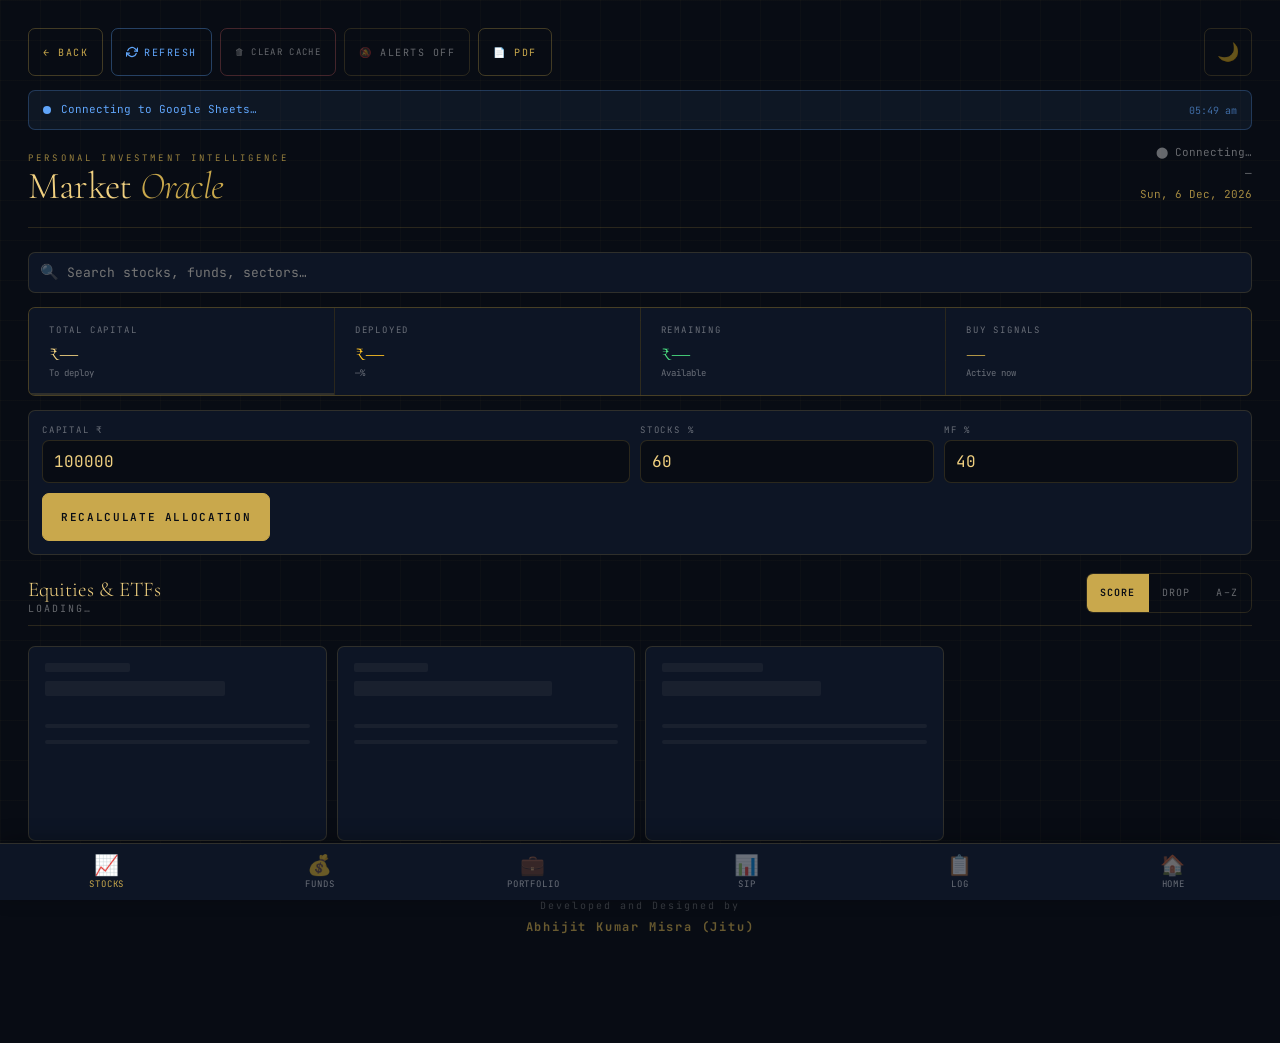
==== index.html @ 78a0cca8 "Add files via upload" ====
<!DOCTYPE html>
<html lang="en">
<head>
<meta charset="UTF-8">
<meta name="viewport" content="width=device-width, initial-scale=1.0, maximum-scale=1.0, user-scalable=no">
<meta name="theme-color" content="#080c14" id="themeColorMeta">
<meta name="apple-mobile-web-app-capable" content="yes">
<meta name="apple-mobile-web-app-status-bar-style" content="black-translucent">
<meta name="apple-mobile-web-app-title" content="Market Oracle">
<title>Market Oracle — Abhijit Kumar Misra</title>
<link rel="manifest" href="manifest.json">
<script>
// Issue #14 fix — apply theme before first paint to prevent flash
(function(){
  var t=localStorage.getItem('mo_theme');
  if(t==='light') document.documentElement.setAttribute('data-theme','light');
})();
</script>
<link href="https://fonts.googleapis.com/css2?family=Cormorant+Garamond:ital,wght@0,300;0,400;0,600;1,300&family=JetBrains+Mono:wght@300;400;500&display=swap" rel="stylesheet">
<style>
/* ── TOKENS: DARK THEME ─────────────────────────────────────── */
:root{
  --bg:#080c14;--bg2:#0d1525;--bg3:#111d30;
  --border:rgba(201,168,76,0.18);
  --gold:#c9a84c;--gold2:#f0d080;
  --dim:rgba(255,255,255,0.38);--text:#e8e0d0;
  --green:#00e676;--green2:#4ade80;
  --yellow:#fbbf24;--red:#f87171;--blue:#60a5fa;
  --card-bg:var(--bg2);
  --mono:'JetBrains Mono',monospace;
  --serif:'Cormorant Garamond',serif;
  --radius:7px;--tap:48px;
  --shadow:0 4px 24px rgba(0,0,0,0.45);
}
/* ── LIGHT THEME ─────────────────────────────────────────────── */
[data-theme="light"]{
  --bg:#f0ede6;--bg2:#faf8f4;--bg3:#ffffff;
  --border:rgba(139,101,30,0.18);
  --gold:#8b651e;--gold2:#6b4e12;
  --dim:rgba(0,0,0,0.42);--text:#1a1410;
  --green:#1a7a3f;--green2:#1e6b38;
  --yellow:#b45309;--red:#b91c1c;--blue:#1d4ed8;
  --card-bg:#ffffff;
  --shadow:0 4px 24px rgba(0,0,0,0.10);
}
[data-theme="light"] body::before{
  background-image:
    linear-gradient(rgba(139,101,30,0.04)1px,transparent 1px),
    linear-gradient(90deg,rgba(139,101,30,0.04)1px,transparent 1px);
}

/* ── RESET ──────────────────────────────────────────────────── */
*,*::before,*::after{box-sizing:border-box;margin:0;padding:0;-webkit-tap-highlight-color:transparent}
html{scroll-behavior:smooth;-webkit-text-size-adjust:100%}
body{
  background:var(--bg);color:var(--text);
  font-family:var(--mono);font-size:14px;
  min-height:100vh;overflow-x:hidden;
  -webkit-font-smoothing:antialiased;
  transition:background 0.3s,color 0.3s;
  padding-bottom:72px; /* space for bottom nav */
}
body::before{
  content:'';position:fixed;inset:0;
  background-image:
    linear-gradient(rgba(201,168,76,0.03)1px,transparent 1px),
    linear-gradient(90deg,rgba(201,168,76,0.03)1px,transparent 1px);
  background-size:40px 40px;pointer-events:none;z-index:0;
  transition:opacity 0.3s;
}
button,a{-webkit-tap-highlight-color:transparent;touch-action:manipulation}
input,select{font-size:16px!important}
@media(prefers-reduced-motion:reduce){*{animation-duration:0.01ms!important;transition-duration:0.01ms!important}}

/* ── LAYOUT ─────────────────────────────────────────────────── */
.app{position:relative;z-index:1;max-width:1400px;margin:0 auto;padding:14px 12px 20px}
@media(min-width:600px){.app{padding:20px 20px 20px}}
@media(min-width:1024px){.app{padding:28px 28px 28px}}

/* ── PULL TO REFRESH ────────────────────────────────────────── */
.ptr-indicator{
  display:flex;align-items:center;justify-content:center;gap:8px;
  height:0;overflow:hidden;transition:height 0.2s;
  font-size:11px;color:var(--dim);letter-spacing:0.1em;
}
.ptr-indicator.active{height:40px}
.ptr-spin{animation:spin 1s linear infinite}
@keyframes spin{to{transform:rotate(360deg)}}
@keyframes pulse{0%,100%{opacity:1}50%{opacity:0.3}}
@keyframes fadeUp{from{opacity:0;transform:translateY(12px)}to{opacity:1;transform:translateY(0)}}
@keyframes shimmer{to{transform:translateX(100%)}}
@keyframes slideDown{from{opacity:0;transform:translateY(-8px)}to{opacity:1;transform:translateY(0)}}

/* ── TOP BAR ────────────────────────────────────────────────── */
.top-bar{
  display:flex;align-items:center;gap:8px;
  margin-bottom:14px;flex-wrap:wrap;
}
.nav-btn{
  display:inline-flex;align-items:center;justify-content:center;gap:6px;
  background:transparent;border:1px solid var(--border);color:var(--dim);
  font-family:var(--mono);font-size:10px;letter-spacing:0.15em;
  text-transform:uppercase;padding:0 14px;height:var(--tap);
  border-radius:var(--radius);cursor:pointer;text-decoration:none;
  transition:all 0.2s;white-space:nowrap;
}
.nav-btn:active{opacity:0.7;transform:scale(0.96)}
.nav-btn.back{border-color:rgba(201,168,76,0.3);color:var(--gold)}
.nav-btn.refresh{border-color:rgba(96,165,250,0.35);color:var(--blue)}
.nav-btn.refresh.spinning svg{animation:spin 0.8s linear infinite}
.theme-btn{
  margin-left:auto;background:transparent;border:1px solid var(--border);
  color:var(--dim);font-size:18px;width:var(--tap);height:var(--tap);
  border-radius:var(--radius);cursor:pointer;transition:all 0.2s;
  display:flex;align-items:center;justify-content:center;
}
.theme-btn:active{transform:scale(0.92)}

/* ── CONNECTION BAR ─────────────────────────────────────────── */
.conn-bar{
  display:flex;align-items:center;gap:10px;
  padding:10px 14px;border-radius:var(--radius);
  margin-bottom:12px;font-size:11px;border:1px solid;
  transition:all 0.35s;min-height:40px;
}
.conn-bar.connected{background:rgba(0,230,118,0.07);border-color:rgba(0,230,118,0.25);color:var(--green2)}
.conn-bar.loading{background:rgba(96,165,250,0.07);border-color:rgba(96,165,250,0.25);color:var(--blue)}
.conn-bar.error{background:rgba(248,113,113,0.07);border-color:rgba(248,113,113,0.25);color:var(--red)}
.conn-dot{width:8px;height:8px;border-radius:50%;flex-shrink:0}
.conn-bar.connected .conn-dot{background:var(--green);box-shadow:0 0 8px var(--green);animation:pulse 2s infinite}
.conn-bar.loading .conn-dot{background:var(--blue);animation:pulse 0.6s infinite}
.conn-bar.error .conn-dot{background:var(--red)}
.conn-msg{flex:1;line-height:1.4}
.conn-time{font-size:10px;opacity:0.6;flex-shrink:0}

/* ── AGE WARNING ─────────────────────────────────────────────── */
.age-warn{display:none;background:rgba(248,113,113,0.08);border:1px solid rgba(248,113,113,0.25);border-radius:var(--radius);padding:10px 14px;margin-bottom:12px;font-size:11px;color:var(--red);line-height:1.5}
.age-warn.show{display:block}

/* ── HEADER ─────────────────────────────────────────────────── */
header{display:flex;flex-direction:column;gap:6px;padding-bottom:16px;border-bottom:1px solid var(--border);margin-bottom:18px}
@media(min-width:600px){header{flex-direction:row;align-items:flex-end;justify-content:space-between;padding-bottom:22px;margin-bottom:24px}}
.brand-eyebrow{font-size:9px;letter-spacing:0.35em;text-transform:uppercase;color:var(--gold);opacity:0.75;margin-bottom:3px}
h1{font-family:var(--serif);font-size:30px;font-weight:300;letter-spacing:-0.02em;line-height:1;color:var(--gold2)}
@media(min-width:600px){h1{font-size:38px}}
h1 em{font-style:italic;color:var(--gold)}
.header-meta{font-size:11px;color:var(--dim);line-height:1.9}
@media(min-width:600px){.header-meta{text-align:right}}
.live-dot{display:inline-block;width:7px;height:7px;background:var(--green);border-radius:50%;margin-right:5px;box-shadow:0 0 8px var(--green);animation:pulse 2s infinite}

/* ── SEARCH BAR ──────────────────────────────────────────────── */
.search-wrap{position:relative;margin-bottom:14px}
.search-input{
  width:100%;background:var(--bg2);border:1px solid var(--border);
  color:var(--text);font-family:var(--mono);font-size:13px!important;
  padding:11px 14px 11px 38px;border-radius:var(--radius);outline:none;
  transition:border-color 0.2s;
}
.search-input:focus{border-color:var(--gold)}
.search-icon{position:absolute;left:12px;top:50%;transform:translateY(-50%);color:var(--dim);pointer-events:none;font-size:15px}
.search-clear{position:absolute;right:12px;top:50%;transform:translateY(-50%);background:none;border:none;color:var(--dim);cursor:pointer;font-size:16px;padding:4px;display:none}
.search-clear.show{display:block}

/* ── CAPITAL BANNER ─────────────────────────────────────────── */
.capital-banner{display:grid;grid-template-columns:1fr 1fr;gap:1px;background:var(--border);border:1px solid var(--border);border-radius:var(--radius);margin-bottom:14px;overflow:hidden}
@media(min-width:600px){.capital-banner{grid-template-columns:repeat(4,1fr)}}
.cap-cell{background:var(--card-bg);padding:13px 14px;position:relative;transition:background 0.3s}
@media(min-width:600px){.cap-cell{padding:16px 20px}}
.cap-label{font-size:9px;letter-spacing:0.2em;text-transform:uppercase;color:var(--dim);margin-bottom:5px}
.cap-value{font-family:var(--serif);font-size:20px;font-weight:300;color:var(--gold2);line-height:1}
@media(min-width:600px){.cap-value{font-size:24px}}
.cap-value.green{color:var(--green2)}.cap-value.yellow{color:var(--yellow)}.cap-value.gold{color:var(--gold)}
.cap-sub{font-size:9px;color:var(--dim);margin-top:2px}
.cap-bar{position:absolute;bottom:0;left:0;right:0;height:2px;background:var(--border)}
.cap-bar-fill{height:100%;background:linear-gradient(90deg,var(--gold),var(--gold2));transition:width 1s cubic-bezier(0.4,0,0.2,1)}

/* ── CAPITAL EDITOR ─────────────────────────────────────────── */
.cap-edit{background:var(--card-bg);border:1px solid var(--border);border-radius:var(--radius);padding:13px;margin-bottom:18px;transition:background 0.3s}
.cap-fields{display:grid;grid-template-columns:1fr 1fr;gap:10px;margin-bottom:10px}
@media(min-width:480px){.cap-fields{grid-template-columns:2fr 1fr 1fr}}
.cap-field label{font-size:9px;letter-spacing:0.2em;color:var(--dim);text-transform:uppercase;display:block;margin-bottom:4px}
.cap-input{width:100%;background:var(--bg);border:1px solid var(--border);color:var(--gold2);font-family:var(--mono);padding:10px 11px;border-radius:var(--radius);outline:none;transition:border-color 0.2s,background 0.3s}
.cap-input:focus{border-color:var(--gold)}

/* ── BUTTONS ────────────────────────────────────────────────── */
.btn{display:inline-flex;align-items:center;justify-content:center;background:transparent;border:1px solid var(--gold);color:var(--gold);font-family:var(--mono);font-size:11px;letter-spacing:0.15em;text-transform:uppercase;padding:0 18px;height:var(--tap);border-radius:var(--radius);cursor:pointer;transition:all 0.2s;white-space:nowrap;width:100%}
.btn:active{opacity:0.75;transform:scale(0.97)}
.btn.primary{background:var(--gold);color:#080c14;font-weight:600}
.btn.primary:active{background:var(--gold2)}
@media(min-width:480px){.btn{width:auto}}

/* ── SECTION HEAD ───────────────────────────────────────────── */
.section-head{display:flex;flex-direction:column;gap:8px;margin-bottom:12px;padding-bottom:10px;border-bottom:1px solid var(--border)}
@media(min-width:600px){.section-head{flex-direction:row;align-items:baseline;flex-wrap:wrap;gap:12px}}
.section-title{font-family:var(--serif);font-size:19px;font-weight:300;color:var(--gold2)}
@media(min-width:600px){.section-title{font-size:21px}}
.section-badge{font-size:10px;letter-spacing:0.2em;color:var(--dim);text-transform:uppercase}
.section-actions{display:flex;gap:8px;align-items:center;flex-wrap:wrap}
@media(min-width:600px){.section-actions{margin-left:auto}}

/* ── SORT TABS ──────────────────────────────────────────────── */
.sort-tabs{display:flex;border:1px solid var(--border);border-radius:var(--radius);overflow:hidden}
.sort-tab{background:transparent;border:none;color:var(--dim);font-family:var(--mono);font-size:10px;letter-spacing:0.12em;text-transform:uppercase;padding:0 13px;height:38px;cursor:pointer;transition:all 0.15s}
.sort-tab.active{background:var(--gold);color:#080c14;font-weight:600}
.sort-tab:active{opacity:0.7}

/* ── CARDS GRID ─────────────────────────────────────────────── */
.cards-grid{display:grid;grid-template-columns:1fr;gap:10px;margin-bottom:36px}
@media(min-width:520px){.cards-grid{grid-template-columns:repeat(2,1fr)}}
@media(min-width:860px){.cards-grid{grid-template-columns:repeat(3,1fr)}}
@media(min-width:1200px){.cards-grid{grid-template-columns:repeat(4,1fr)}}

/* ── CARD ───────────────────────────────────────────────────── */
.card{
  background:var(--card-bg);border:1px solid var(--border);
  border-radius:var(--radius);overflow:hidden;
  transition:transform 0.2s,box-shadow 0.2s,background 0.3s;
  animation:fadeUp 0.4s ease both;
  box-shadow:var(--shadow);
}
@media(hover:hover){.card:hover{transform:translateY(-2px);box-shadow:0 10px 36px rgba(0,0,0,0.5);border-color:rgba(201,168,76,0.32)}}
[data-theme="light"] .card:hover{box-shadow:0 8px 28px rgba(0,0,0,0.14)}
.card.strong-buy{border-left:3px solid var(--green)}.card.buy{border-left:3px solid var(--green2)}
.card.watch{border-left:3px solid var(--yellow)}.card.avoid{border-left:3px solid var(--red)}
.card-top{padding:13px 14px 10px;border-bottom:1px solid var(--border);display:flex;justify-content:space-between;align-items:flex-start;gap:8px}
.card-symbol{font-size:10px;color:var(--gold);letter-spacing:0.15em}
.card-name{font-family:var(--serif);font-size:15px;color:var(--text);margin-top:2px;line-height:1.25}
.card-sector{font-size:10px;color:var(--dim);margin-top:2px}
.card-age{font-size:9px;color:var(--dim);opacity:0.5;margin-top:1px}
.signal-badge{font-size:9px;font-weight:600;letter-spacing:0.07em;padding:5px 9px;border-radius:3px;white-space:nowrap;text-transform:uppercase;flex-shrink:0;line-height:1}
.signal-badge.strong-buy{background:rgba(0,230,118,0.13);color:var(--green);border:1px solid rgba(0,230,118,0.28)}
.signal-badge.buy{background:rgba(74,222,128,0.10);color:var(--green2);border:1px solid rgba(74,222,128,0.22)}
.signal-badge.watch{background:rgba(251,191,36,0.10);color:var(--yellow);border:1px solid rgba(251,191,36,0.22)}
.signal-badge.avoid{background:rgba(248,113,113,0.10);color:var(--red);border:1px solid rgba(248,113,113,0.22)}
.card-body{padding:12px 14px}
.metrics-row{display:grid;grid-template-columns:repeat(3,1fr);gap:10px;margin-bottom:11px}
.metric-label{font-size:9px;letter-spacing:0.15em;color:var(--dim);text-transform:uppercase;margin-bottom:2px}
.metric-value{font-size:13px;color:var(--text)}
.metric-value.up{color:var(--green2)}.metric-value.down{color:var(--red)}.metric-value.gold{color:var(--gold)}
.score-row{display:flex;align-items:center;gap:10px;margin-bottom:11px}
.score-label{font-size:9px;color:var(--dim);width:50px;flex-shrink:0}
.score-track{flex:1;height:5px;background:rgba(128,128,128,0.15);border-radius:3px;overflow:hidden}
.score-fill{height:100%;border-radius:3px;transition:width 1.1s cubic-bezier(0.4,0,0.2,1)}
.score-num{font-size:13px;font-weight:500;width:28px;text-align:right}
.range-row{margin-bottom:11px}
.range-label{font-size:9px;color:var(--dim);letter-spacing:0.15em;margin-bottom:4px}
.range-track{height:4px;background:rgba(128,128,128,0.15);border-radius:2px;position:relative;margin:3px 0}
.range-fill{position:absolute;top:0;height:100%;background:linear-gradient(90deg,var(--red),var(--yellow),var(--green));border-radius:2px;width:100%}
.range-cursor{position:absolute;top:-4px;width:3px;height:12px;background:var(--gold2);border-radius:1px;transform:translateX(-50%)}
.range-ends{display:flex;justify-content:space-between;font-size:9px;color:var(--dim);margin-top:2px}
.card-footer{padding:9px 14px;background:rgba(0,0,0,0.12);display:flex;justify-content:space-between;align-items:center;border-top:1px solid var(--border)}
[data-theme="light"] .card-footer{background:rgba(0,0,0,0.04)}
.alloc-val{font-size:12px;color:var(--gold);font-weight:500}
.alloc-sub{font-size:9px;color:var(--dim);display:block}
.invest-btn{font-family:var(--mono);font-size:10px;letter-spacing:0.08em;text-transform:uppercase;padding:0 13px;height:34px;border-radius:4px;cursor:pointer;transition:all 0.15s;white-space:nowrap;border:1px solid}
.invest-btn:active{transform:scale(0.95)}
/* Signal-specific invest button styles */
.invest-btn.do-invest{background:rgba(0,230,118,0.08);border-color:rgba(0,230,118,0.28);color:var(--green2)}
.invest-btn.do-invest:active{background:rgba(0,230,118,0.2)}
.invest-btn.do-watch{background:rgba(251,191,36,0.08);border-color:rgba(251,191,36,0.28);color:var(--yellow)}
.invest-btn.do-watch:active{background:rgba(251,191,36,0.18)}
.invest-btn.do-avoid{background:rgba(248,113,113,0.06);border-color:rgba(248,113,113,0.2);color:var(--red);opacity:0.7}
/* Score reason row */
.reason-row{display:flex;flex-wrap:wrap;gap:5px;margin-bottom:10px}
.reason-pill{font-size:9px;padding:3px 8px;border-radius:12px;border:1px solid var(--border);color:var(--dim);background:rgba(128,128,128,0.07);white-space:nowrap}
.reason-pill.good{border-color:rgba(74,222,128,0.3);color:var(--green2);background:rgba(74,222,128,0.06)}
.reason-pill.bad{border-color:rgba(248,113,113,0.3);color:var(--red);background:rgba(248,113,113,0.06)}
.reason-pill.neutral{border-color:rgba(251,191,36,0.3);color:var(--yellow);background:rgba(251,191,36,0.06)}
/* Action row in footer */
.card-action-wrap{display:flex;flex-direction:column;align-items:flex-end;gap:4px}
.card-action-hint{font-size:9px;color:var(--dim);opacity:0.7;text-align:right;max-width:130px;line-height:1.3}

/* ── SECTOR SUMMARY ─────────────────────────────────────────── */
.sector-bar{margin-bottom:20px}
.sector-title{font-size:10px;letter-spacing:0.2em;text-transform:uppercase;color:var(--dim);margin-bottom:8px}
.sector-pills{display:flex;flex-wrap:wrap;gap:6px}
.sector-pill{font-size:10px;padding:5px 11px;border-radius:20px;border:1px solid var(--border);color:var(--dim);background:var(--bg2);transition:background 0.3s}
.sector-pill.highlight{border-color:var(--gold);color:var(--gold);background:rgba(201,168,76,0.08)}

/* ── SKELETON ───────────────────────────────────────────────── */
.skel{background:var(--card-bg);border:1px solid var(--border);border-radius:var(--radius);padding:16px;height:195px;position:relative;overflow:hidden}
.skel::after{content:'';position:absolute;inset:0;background:linear-gradient(90deg,transparent,rgba(128,128,128,0.06),transparent);animation:shimmer 1.3s infinite;transform:translateX(-100%)}
.skel-line{background:rgba(128,128,128,0.1);border-radius:2px;margin-bottom:9px}

/* ── LOG TABLE ──────────────────────────────────────────────── */
.log-section{margin-top:36px;margin-bottom:12px}
.log-scroll{overflow-x:auto;-webkit-overflow-scrolling:touch;border-radius:var(--radius);border:1px solid var(--border)}
.log-table{width:100%;border-collapse:collapse;font-size:11px;min-width:500px}
.log-table th{text-align:left;padding:9px 12px;font-size:9px;letter-spacing:0.2em;text-transform:uppercase;color:var(--dim);border-bottom:1px solid var(--border);white-space:nowrap;background:var(--bg2);transition:background 0.3s}
.log-table td{padding:9px 12px;border-bottom:1px solid rgba(128,128,128,0.08)}
.log-table tr:last-child td{border-bottom:none}
.log-table tr:hover td{background:rgba(201,168,76,0.04)}

/* ── EMPTY STATE ────────────────────────────────────────────── */
.empty{text-align:center;padding:44px 20px;color:var(--dim);grid-column:1/-1}
.empty-icon{font-size:30px;margin-bottom:8px}
.empty p{font-family:var(--serif);font-size:15px;line-height:1.6}

/* ── BOTTOM NAV ─────────────────────────────────────────────── */
.bottom-nav{
  position:fixed;bottom:0;left:0;right:0;z-index:500;
  background:var(--bg2);border-top:1px solid var(--border);
  display:flex;align-items:stretch;
  padding-bottom:env(safe-area-inset-bottom,0px);
  transition:background 0.3s;
  box-shadow:0 -4px 20px rgba(0,0,0,0.3);
}
[data-theme="light"] .bottom-nav{box-shadow:0 -4px 20px rgba(0,0,0,0.08)}
.bnav-btn{
  flex:1;display:flex;flex-direction:column;align-items:center;justify-content:center;
  gap:3px;background:transparent;border:none;
  color:var(--dim);font-family:var(--mono);font-size:9px;
  letter-spacing:0.1em;text-transform:uppercase;
  padding:10px 4px;cursor:pointer;transition:color 0.2s;
  min-height:56px;text-decoration:none;
}
.bnav-btn:active{opacity:0.6}
.bnav-btn.active{color:var(--gold)}
.bnav-btn.active .bnav-icon{color:var(--gold)}
.bnav-icon{font-size:20px;line-height:1}
.bnav-dot{
  position:absolute;top:8px;right:calc(50% - 16px);
  width:7px;height:7px;background:var(--green);
  border-radius:50%;box-shadow:0 0 6px var(--green);
  animation:pulse 2s infinite;display:none;
}
.bnav-dot.show{display:block}

/* ── SECTIONS (tab content) ─────────────────────────────────── */
.tab-section{display:none}
.tab-section.active{display:block;animation:fadeUp 0.3s ease}

/* ── TOAST ──────────────────────────────────────────────────── */
#toast{
  position:fixed;bottom:72px;left:50%;
  transform:translateX(-50%) translateY(20px);
  background:var(--bg3);border:1px solid var(--gold);
  color:var(--gold2);font-size:12px;padding:11px 20px;
  border-radius:var(--radius);opacity:0;
  transition:all 0.3s cubic-bezier(0.4,0,0.2,1);
  z-index:9999;pointer-events:none;max-width:88vw;
  text-align:center;box-shadow:var(--shadow);
}
#toast.show{transform:translateX(-50%) translateY(0);opacity:1}

/* ── FOOTER ─────────────────────────────────────────────────── */
.footer-brand{text-align:center;margin-top:36px;padding:18px 0 4px;border-top:1px solid var(--border);font-size:10px;color:var(--dim);opacity:0.5;letter-spacing:0.2em;line-height:1.9}
.footer-brand strong{color:var(--gold);font-weight:700;display:block;font-size:12px;letter-spacing:0.15em;margin-top:1px;opacity:1}

/* ── SIP OVERLAY ────────────────────────────────────────────── */
#sipOverlay{display:none;position:fixed;inset:0;background:var(--bg);z-index:2000;overflow-y:auto;-webkit-overflow-scrolling:touch;transition:background 0.3s}
.sip-inner{max-width:800px;margin:0 auto;padding:18px 12px 100px}
@media(min-width:600px){.sip-inner{padding:32px 24px 100px}}
.sip-head{display:flex;justify-content:space-between;align-items:flex-start;margin-bottom:20px;padding-bottom:18px;border-bottom:1px solid var(--border)}
.sip-eyebrow{font-size:9px;letter-spacing:0.3em;color:var(--gold);opacity:0.75;text-transform:uppercase;margin-bottom:5px}
.sip-title{font-family:var(--serif);font-size:26px;font-weight:300;color:var(--gold2);line-height:1}
@media(min-width:480px){.sip-title{font-size:32px}}
.sip-title em{font-style:italic;color:var(--gold)}
.sip-results{display:grid;grid-template-columns:1fr;gap:1px;background:var(--border);border:1px solid var(--border);border-radius:var(--radius);overflow:hidden;margin-bottom:20px}
@media(min-width:480px){.sip-results{grid-template-columns:repeat(3,1fr)}}
.sip-cell{background:var(--card-bg);padding:14px 16px;transition:background 0.3s}
.sip-cell-label{font-size:9px;letter-spacing:0.2em;text-transform:uppercase;color:var(--dim);margin-bottom:7px}
.sip-cell-value{font-family:var(--serif);font-size:22px;font-weight:300;line-height:1}
@media(min-width:480px){.sip-cell-value{font-size:26px}}
.sip-cell-sub{font-size:10px;color:var(--dim);margin-top:3px}
.sip-form{display:grid;grid-template-columns:1fr 1fr;gap:11px;margin-bottom:18px}
@media(min-width:600px){.sip-form{grid-template-columns:repeat(4,1fr)}}
.sip-field label{font-size:9px;letter-spacing:0.2em;color:var(--dim);text-transform:uppercase;display:block;margin-bottom:4px}
.sip-input{width:100%;background:var(--bg);border:1px solid var(--border);color:var(--text);font-family:var(--mono);padding:11px 12px;border-radius:var(--radius);outline:none;transition:border-color 0.2s,background 0.3s}
.sip-input:focus{border-color:var(--gold)}
.sip-presets{display:flex;flex-wrap:wrap;gap:7px;margin-bottom:20px}
.sip-preset{background:transparent;border:1px solid var(--border);color:var(--dim);font-family:var(--mono);font-size:10px;padding:8px 12px;border-radius:var(--radius);cursor:pointer;transition:all 0.15s}
.sip-preset:active{border-color:var(--gold);color:var(--gold)}
.sip-table-wrap{overflow-x:auto;-webkit-overflow-scrolling:touch;border-radius:var(--radius);border:1px solid var(--border);margin-bottom:20px}
.sip-section-title{font-family:var(--serif);font-size:16px;color:var(--gold2);font-weight:300;margin-bottom:11px;padding-bottom:9px;border-bottom:1px solid var(--border)}
.disclaimer{background:rgba(201,168,76,0.04);border:1px solid rgba(201,168,76,0.12);border-radius:var(--radius);padding:13px;font-size:11px;color:var(--dim);line-height:1.7}

/* ── VS LUMPSUM ─────────────────────────────────────────────── */
.vs-grid{display:grid;grid-template-columns:1fr 1fr;gap:1px;background:var(--border);border:1px solid var(--border);border-radius:var(--radius);overflow:hidden;margin-bottom:20px}
.vs-cell{background:var(--card-bg);padding:14px 16px;text-align:center;transition:background 0.3s}
.vs-label{font-size:9px;letter-spacing:0.2em;text-transform:uppercase;color:var(--dim);margin-bottom:7px}
.vs-value{font-family:var(--serif);font-size:20px;font-weight:300}
.vs-sub{font-size:10px;color:var(--dim);margin-top:3px}
.vs-winner{border-bottom:2px solid var(--green2)}
/* ── PORTFOLIO ───────────────────────────────────────────────── */
.port-banner{display:grid;grid-template-columns:1fr 1fr;gap:1px;background:var(--border);border:1px solid var(--border);border-radius:var(--radius);margin-bottom:16px;overflow:hidden}
@media(min-width:600px){.port-banner{grid-template-columns:repeat(4,1fr)}}
.port-cell{background:var(--card-bg);padding:13px 14px;transition:background 0.3s}
.port-label{font-size:9px;letter-spacing:0.2em;text-transform:uppercase;color:var(--dim);margin-bottom:5px}
.port-value{font-family:var(--serif);font-size:22px;font-weight:300;color:var(--gold2);line-height:1}
.port-value.green{color:var(--green2)}.port-value.gold{color:var(--gold)}
.port-value.profit{color:var(--green2)}.port-value.loss{color:var(--red)}
.port-sub{font-size:9px;color:var(--dim);margin-top:2px}
.port-add-wrap{background:var(--card-bg);border:1px solid var(--border);border-radius:var(--radius);padding:14px;margin-bottom:20px;transition:background 0.3s}
.port-form{display:grid;grid-template-columns:1fr 1fr;gap:10px;margin-bottom:12px}
@media(min-width:600px){.port-form{grid-template-columns:repeat(3,1fr)}}
@media(min-width:900px){.port-form{grid-template-columns:repeat(6,1fr)}}
.port-field label{font-size:9px;letter-spacing:0.2em;color:var(--dim);text-transform:uppercase;display:block;margin-bottom:4px}
.pt-profit{color:var(--green2)}.pt-loss{color:var(--red)}
.pt-del{background:transparent;border:none;color:var(--dim);font-size:14px;cursor:pointer;padding:4px 6px;border-radius:3px;transition:color 0.15s}
.pt-del:hover{color:var(--red)}
</style>
</head>
<body>
<div class="app">

  <!-- PULL TO REFRESH -->
  <div class="ptr-indicator" id="ptrIndicator">
    <svg class="ptr-spin" width="14" height="14" viewBox="0 0 24 24" fill="none" stroke="currentColor" stroke-width="2.5"><path d="M23 4v6h-6"/><path d="M1 20v-6h6"/><path d="M3.51 9a9 9 0 0 1 14.85-3.36L23 10M1 14l4.64 4.36A9 9 0 0 0 20.49 15"/></svg>
    Refreshing…
  </div>

  <!-- TOP BAR -->
  <div class="top-bar">
    <a class="nav-btn back" href="https://jitu85.github.io/Abhijit-Misra/" target="_blank">← Back</a>
    <button class="nav-btn refresh" id="refreshBtn" onclick="fetchLiveData(true)">
      <svg width="12" height="12" viewBox="0 0 24 24" fill="none" stroke="currentColor" stroke-width="2.5" stroke-linecap="round">
        <path d="M23 4v6h-6"/><path d="M1 20v-6h6"/>
        <path d="M3.51 9a9 9 0 0 1 14.85-3.36L23 10M1 14l4.64 4.36A9 9 0 0 0 20.49 15"/>
      </svg>
      Refresh
    </button>
    <button class="nav-btn" onclick="clearCache()" style="font-size:9px;color:var(--dim);border-color:rgba(248,113,113,0.25)">🗑 Clear Cache</button>
    <button class="nav-btn" id="notifBtn" onclick="toggleNotif()" style="border-color:var(--border);color:var(--dim)">🔕 Alerts Off</button>
    <button class="nav-btn" onclick="exportPDF()" style="border-color:rgba(201,168,76,0.3);color:var(--gold)">📄 PDF</button>
    <button class="theme-btn" id="themeBtn" onclick="toggleTheme()" title="Toggle theme">🌙</button>
  </div>

  <!-- CONNECTION BAR -->
  <div class="conn-bar loading" id="connBar">
    <div class="conn-dot"></div>
    <div class="conn-msg" id="connMsg">Connecting to Google Sheets…</div>
    <div class="conn-time" id="connTime"></div>
  </div>

  <!-- AGE WARNING -->
  <div class="age-warn" id="ageWarn"></div>

  <!-- HEADER -->
  <header>
    <div>
      <div class="brand-eyebrow">Personal Investment Intelligence</div>
      <h1>Market <em>Oracle</em></h1>
    </div>
    <div class="header-meta">
      <div id="liveStatus">⬤ Connecting…</div>
      <div id="lastRefreshTime">—</div>
      <div id="currentTime" style="color:var(--gold);opacity:0.8"></div>
    </div>
  </header>

  <!-- SEARCH -->
  <div class="search-wrap">
    <span class="search-icon">🔍</span>
    <input class="search-input" id="searchInput" type="search" placeholder="Search stocks, funds, sectors…" oninput="handleSearch(this.value)" autocomplete="off">
    <button class="search-clear" id="searchClear" onclick="clearSearch()">✕</button>
  </div>

  <!-- CAPITAL BANNER -->
  <div class="capital-banner">
    <div class="cap-cell">
      <div class="cap-label">Total Capital</div>
      <div class="cap-value" id="capTotal">₹—</div>
      <div class="cap-sub">To deploy</div>
      <div class="cap-bar"><div class="cap-bar-fill" id="deployedBar" style="width:0%"></div></div>
    </div>
    <div class="cap-cell">
      <div class="cap-label">Deployed</div>
      <div class="cap-value yellow" id="capDeployed">₹—</div>
      <div class="cap-sub" id="capDeployedPct">—%</div>
    </div>
    <div class="cap-cell">
      <div class="cap-label">Remaining</div>
      <div class="cap-value green" id="capRemaining">₹—</div>
      <div class="cap-sub">Available</div>
    </div>
    <div class="cap-cell">
      <div class="cap-label">Buy Signals</div>
      <div class="cap-value gold" id="capSignals">—</div>
      <div class="cap-sub">Active now</div>
    </div>
  </div>

  <!-- CAPITAL EDITOR -->
  <div class="cap-edit">
    <div class="cap-fields">
      <div class="cap-field">
        <label>Capital ₹</label>
        <input class="cap-input" id="totalCapital" type="number" value="100000" inputmode="numeric">
      </div>
      <div class="cap-field">
        <label>Stocks %</label>
        <input class="cap-input" id="stockPct" type="number" value="60" min="0" max="100" inputmode="numeric">
      </div>
      <div class="cap-field">
        <label>MF %</label>
        <input class="cap-input" id="mfPct" type="number" value="40" min="0" max="100" inputmode="numeric">
      </div>
    </div>
    <button class="btn primary" onclick="recalcCapital()">Recalculate Allocation</button>
  </div>

  <!-- TAB: STOCKS -->
  <div class="tab-section active" id="tab-stocks">
    <div class="section-head">
      <div>
        <div class="section-title">Equities &amp; ETFs</div>
        <div class="section-badge" id="stockCount">Loading…</div>
      </div>
      <div class="section-actions">
        <div class="sort-tabs">
          <button class="sort-tab active" onclick="sortSection('stocks','score',this)">Score</button>
          <button class="sort-tab" onclick="sortSection('stocks','drop',this)">Drop</button>
          <button class="sort-tab" onclick="sortSection('stocks','name',this)">A–Z</button>
        </div>
      </div>
    </div>
    <div class="sector-bar" id="stockSectors"></div>
    <div class="cards-grid" id="stockCards">
      <div class="skel"><div class="skel-line" style="height:9px;width:32%"></div><div class="skel-line" style="height:15px;width:68%;margin-top:8px"></div><div class="skel-line" style="height:4px;width:100%;margin-top:28px"></div><div class="skel-line" style="height:4px;width:100%;margin-top:12px"></div></div>
      <div class="skel"><div class="skel-line" style="height:9px;width:28%"></div><div class="skel-line" style="height:15px;width:75%;margin-top:8px"></div><div class="skel-line" style="height:4px;width:100%;margin-top:28px"></div><div class="skel-line" style="height:4px;width:100%;margin-top:12px"></div></div>
      <div class="skel"><div class="skel-line" style="height:9px;width:38%"></div><div class="skel-line" style="height:15px;width:60%;margin-top:8px"></div><div class="skel-line" style="height:4px;width:100%;margin-top:28px"></div><div class="skel-line" style="height:4px;width:100%;margin-top:12px"></div></div>
    </div>
  </div>

  <!-- TAB: MUTUAL FUNDS -->
  <div class="tab-section" id="tab-mf">
    <div class="section-head">
      <div>
        <div class="section-title">Mutual Funds</div>
        <div class="section-badge" id="mfCount">Loading…</div>
      </div>
      <div class="section-actions">
        <div class="sort-tabs">
          <button class="sort-tab active" onclick="sortSection('mfs','score',this)">Score</button>
          <button class="sort-tab" onclick="sortSection('mfs','cagr',this)">CAGR</button>
          <button class="sort-tab" onclick="sortSection('mfs','name',this)">A–Z</button>
        </div>
      </div>
    </div>
    <div class="sector-bar" id="mfCategories"></div>
    <div class="cards-grid" id="mfCards">
      <div class="skel"><div class="skel-line" style="height:9px;width:24%"></div><div class="skel-line" style="height:15px;width:82%;margin-top:8px"></div><div class="skel-line" style="height:4px;width:100%;margin-top:28px"></div><div class="skel-line" style="height:4px;width:100%;margin-top:12px"></div></div>
      <div class="skel"><div class="skel-line" style="height:9px;width:28%"></div><div class="skel-line" style="height:15px;width:78%;margin-top:8px"></div><div class="skel-line" style="height:4px;width:100%;margin-top:28px"></div><div class="skel-line" style="height:4px;width:100%;margin-top:12px"></div></div>
      <div class="skel"><div class="skel-line" style="height:9px;width:20%"></div><div class="skel-line" style="height:15px;width:88%;margin-top:8px"></div><div class="skel-line" style="height:4px;width:100%;margin-top:28px"></div><div class="skel-line" style="height:4px;width:100%;margin-top:12px"></div></div>
    </div>
  </div>

  <!-- TAB: LOG -->
  <div class="tab-section" id="tab-log">
    <div class="log-section">
      <div class="section-head">
        <div>
          <div class="section-title">Decision Log</div>
          <div class="section-badge" id="logCount">0 entries</div>
        </div>
        <div class="section-actions">
          <button class="btn" style="height:36px;font-size:10px" onclick="clearLocalLog()">Clear Local</button>
        <button class="btn" style="height:36px;font-size:10px;border-color:var(--blue);color:var(--blue)" onclick="exportLogCSV()">⬇ Export CSV</button>
        </div>
      </div>
      <div class="log-scroll">
        <table class="log-table">
          <thead><tr><th>Time</th><th>Type</th><th>Name</th><th>Price</th><th>Score</th><th>Signal</th><th>Action</th></tr></thead>
          <tbody id="logBody"></tbody>
        </table>
      </div>
      <div class="empty" id="logEmpty">
        <div class="empty-icon">📋</div>
        <p>No decisions yet.<br>Tap Invest on any card to record.</p>
      </div>
    </div>
  </div>

  <!-- TAB: PORTFOLIO -->
  <div class="tab-section" id="tab-portfolio">

    <!-- PORTFOLIO SUMMARY BANNER -->
    <div class="port-banner">
      <div class="port-cell">
        <div class="port-label">Total Invested</div>
        <div class="port-value" id="pt_invested">₹0</div>
        <div class="port-sub">Across all holdings</div>
      </div>
      <div class="port-cell">
        <div class="port-label">Current Value</div>
        <div class="port-value green" id="pt_value">₹0</div>
        <div class="port-sub">At live prices</div>
      </div>
      <div class="port-cell">
        <div class="port-label">Total P&amp;L</div>
        <div class="port-value" id="pt_pnl">₹0</div>
        <div class="port-sub" id="pt_pnl_pct">0.00%</div>
      </div>
      <div class="port-cell">
        <div class="port-label">Holdings</div>
        <div class="port-value gold" id="pt_count">0</div>
        <div class="port-sub">Instruments</div>
      </div>
    </div>

    <!-- ADD HOLDING FORM -->
    <div class="port-add-wrap">
      <div class="section-head" style="margin-bottom:12px">
        <div>
          <div class="section-title">Add Holding</div>
          <div class="section-badge">Enter your actual investment</div>
        </div>
      </div>
      <div class="port-form">
        <div class="port-field">
          <label>Type</label>
          <select id="pt_type" class="cap-input" onchange="updatePortSymbolHint()">
            <option value="Stock">Stock / ETF</option>
            <option value="MF">Mutual Fund</option>
          </select>
        </div>
        <div class="port-field">
          <label>Symbol / AMFI Code</label>
          <input id="pt_symbol" class="cap-input" placeholder="e.g. NSE:RELIANCE or 122639" autocomplete="off">
        </div>
        <div class="port-field">
          <label>Name</label>
          <input id="pt_name" class="cap-input" placeholder="e.g. Reliance Industries">
        </div>
        <div class="port-field">
          <label>Buy Price ₹</label>
          <input id="pt_buyprice" class="cap-input" type="number" inputmode="decimal" placeholder="2450.00">
        </div>
        <div class="port-field">
          <label>Quantity / Units</label>
          <input id="pt_qty" class="cap-input" type="number" inputmode="decimal" placeholder="10">
        </div>
        <div class="port-field">
          <label>Buy Date</label>
          <input id="pt_date" class="cap-input" type="date">
        </div>
      </div>
      <button class="btn primary" style="margin-top:4px" onclick="addHolding()">+ Add to Portfolio</button>
    </div>

    <!-- HOLDINGS TABLE -->
    <div class="section-head" style="margin-top:24px">
      <div>
        <div class="section-title">My Holdings</div>
        <div class="section-badge" id="pt_holdings_count">0 holdings</div>
      </div>
      <div class="section-actions">
        <button class="btn" style="height:36px;font-size:10px;border-color:var(--gold);color:var(--gold)" onclick="exportPDF()">📄 PDF Report</button>
        <button class="btn" style="height:36px;font-size:10px;border-color:var(--blue);color:var(--blue)" onclick="exportPortfolioCSV()">⬇ Export CSV</button>
        <button class="btn" style="height:36px;font-size:10px" onclick="clearPortfolio()">Clear All</button>
      </div>
    </div>

    <div class="log-scroll">
      <table class="log-table" id="ptTable">
        <thead>
          <tr>
            <th>Name</th>
            <th>Type</th>
            <th>Buy ₹</th>
            <th>Qty</th>
            <th>Invested</th>
            <th>Current ₹</th>
            <th>Value</th>
            <th>P&amp;L</th>
            <th>Return %</th>
            <th>Signal</th>
            <th></th>
          </tr>
        </thead>
        <tbody id="ptBody"></tbody>
      </table>
    </div>
    <div class="empty" id="ptEmpty">
      <div class="empty-icon">💼</div>
      <p>No holdings yet.<br>Add your first investment above.</p>
    </div>

  </div><!-- /tab-portfolio -->

  <!-- FOOTER -->
  <div class="footer-brand">
    Developed and Designed by
    <strong>Abhijit Kumar Misra (Jitu)</strong>
  </div>

</div><!-- .app -->

<!-- BOTTOM NAV -->
<nav class="bottom-nav">
  <button class="bnav-btn active" id="bn-stocks" onclick="showTab('stocks')">
    <div class="bnav-icon">📈</div>
    <span>Stocks</span>
    <div class="bnav-dot" id="stockDot"></div>
  </button>
  <button class="bnav-btn" id="bn-mf" onclick="showTab('mf')">
    <div class="bnav-icon">💰</div>
    <span>Funds</span>
    <div class="bnav-dot" id="mfDot"></div>
  </button>
  <button class="bnav-btn" id="bn-portfolio" onclick="showTab('portfolio')">
    <div class="bnav-icon">💼</div>
    <span>Portfolio</span>
  </button>
  <button class="bnav-btn" id="bn-sip" onclick="openSIP()">
    <div class="bnav-icon">📊</div>
    <span>SIP</span>
  </button>
  <button class="bnav-btn" id="bn-log" onclick="showTab('log')">
    <div class="bnav-icon">📋</div>
    <span>Log</span>
  </button>
  <a class="bnav-btn" href="https://jitu85.github.io/Abhijit-Misra/" target="_blank">
    <div class="bnav-icon">🏠</div>
    <span>Home</span>
  </a>
</nav>

<!-- SIP OVERLAY -->
<div id="sipOverlay">
  <div class="sip-inner">
    <div class="sip-head">
      <div>
        <div class="sip-eyebrow">Systematic Investment Plan</div>
        <div class="sip-title">SIP <em>Calculator</em></div>
      </div>
      <button class="btn" onclick="closeSIP()" style="height:42px;min-width:76px;flex-shrink:0">✕ Close</button>
    </div>

    <div class="sip-form">
      <div class="sip-field"><label>Monthly SIP ₹</label><input class="sip-input" id="sip_amount" type="number" value="5000" inputmode="numeric" oninput="calcSIP()"></div>
      <div class="sip-field"><label>Annual Return %</label><input class="sip-input" id="sip_rate" type="number" value="12" step="0.5" inputmode="decimal" oninput="calcSIP()"></div>
      <div class="sip-field"><label>Period (Years)</label><input class="sip-input" id="sip_years" type="number" value="10" inputmode="numeric" oninput="calcSIP()"></div>
      <div class="sip-field"><label>Step-Up % / Year</label><input class="sip-input" id="sip_stepup" type="number" value="0" step="5" inputmode="decimal" oninput="calcSIP()"></div>
    </div>

    <div class="sip-results">
      <div class="sip-cell"><div class="sip-cell-label">Amount Invested</div><div class="sip-cell-value" id="sip_invested" style="color:var(--text)">₹0</div><div class="sip-cell-sub" id="sip_months_label">over 0 months</div></div>
      <div class="sip-cell"><div class="sip-cell-label">Estimated Wealth</div><div class="sip-cell-value" id="sip_wealth" style="color:var(--green2)">₹0</div><div class="sip-cell-sub">Corpus at maturity</div></div>
      <div class="sip-cell"><div class="sip-cell-label">Estimated Gains</div><div class="sip-cell-value" id="sip_gains" style="color:var(--gold)">₹0</div><div class="sip-cell-sub" id="sip_gain_pct">0% ROI</div></div>
    </div>

    <!-- SIP vs LUMPSUM -->
    <div class="sip-section-title">SIP vs Lump Sum Comparison</div>
    <div class="vs-grid">
      <div class="vs-cell" id="vs_sip_cell">
        <div class="vs-label">SIP Corpus</div>
        <div class="vs-value" id="vs_sip" style="color:var(--green2)">₹0</div>
        <div class="vs-sub">Monthly instalments</div>
      </div>
      <div class="vs-cell" id="vs_ls_cell">
        <div class="vs-label">Lump Sum Corpus</div>
        <div class="vs-value" id="vs_ls" style="color:var(--blue)">₹0</div>
        <div class="vs-sub">One-time investment</div>
      </div>
    </div>
    <div id="vs_verdict" style="font-size:11px;color:var(--dim);margin-bottom:20px;padding:10px 14px;border-radius:var(--radius);background:rgba(201,168,76,0.05);border:1px solid var(--border)"></div>

    <div class="sip-section-title">Growth Visualisation</div>
    <div id="sipChart" style="margin-bottom:20px;background:var(--card-bg);border:1px solid var(--border);border-radius:var(--radius);padding:14px 10px 6px;min-height:140px"></div>

    <div class="sip-section-title">Year-by-Year Projection</div>
    <div class="sip-table-wrap">
      <table class="log-table">
        <thead><tr><th>Year</th><th>Annual SIP</th><th>Total Invested</th><th>Corpus</th><th>Gains</th><th>ROI %</th></tr></thead>
        <tbody id="sipTableBody"></tbody>
      </table>
    </div>

    <div class="sip-section-title">Goal-Based SIP — How much do I need to invest?</div>
    <div style="display:grid;grid-template-columns:1fr 1fr;gap:11px;margin-bottom:20px;background:var(--card-bg);border:1px solid var(--border);border-radius:var(--radius);padding:16px">
      <div class="sip-field">
        <label>Target Corpus ₹</label>
        <input class="sip-input" id="goal_amount" type="number" placeholder="e.g. 5000000" inputmode="numeric" oninput="calcGoalSIP(parseFloat(document.getElementById('sip_rate').value)||12, parseInt(document.getElementById('sip_years').value)||10)">
      </div>
      <div class="sip-field">
        <label>Monthly SIP Needed</label>
        <div id="goal_monthly" style="font-family:var(--serif);font-size:22px;color:var(--gold2);font-weight:300;padding-top:8px">Enter target above</div>
      </div>
    </div>

    <div class="sip-section-title">Quick Scenarios</div>
    <div class="sip-presets">
      <button class="sip-preset" onclick="sipPreset(5000,12,10,0)">₹5K · 10Y · 12%</button>
      <button class="sip-preset" onclick="sipPreset(10000,12,15,10)">₹10K · 15Y + 10% step-up</button>
      <button class="sip-preset" onclick="sipPreset(25000,15,20,0)">₹25K · 20Y · 15%</button>
      <button class="sip-preset" onclick="sipPreset(50000,18,25,10)">₹50K · 25Y · 18% + 10%</button>
      <button class="sip-preset" onclick="sipPreset(1000,12,30,0)">₹1K · 30Y (power of time)</button>
    </div>

    <div class="disclaimer">⚠️ <strong style="color:var(--gold)">Disclaimer:</strong> These are approximate projections based on a constant assumed return rate. Actual mutual fund returns vary with market conditions. Past performance is not indicative of future results. Please consult a SEBI-registered financial adviser before making any investment decision.</div>

    <div class="footer-brand" style="margin-top:32px">Developed and Designed by <strong>Abhijit Kumar Misra (Jitu)</strong></div>
  </div>
</div>

<div id="toast"></div>

<script>
'use strict';
// ================================================================
//  CONSTANTS
// ================================================================
const WEB_APP_URL  = 'https://script.google.com/macros/s/AKfycbx_LTPZ_alAT0q623_aO3DSGJ4WTe9xzoJ-u1sh1vQLVNWlaubkBrM5ruiQ_yUCs9RX/exec';
const SCORE_STRONG = 80;
const SCORE_BUY    = 65;
const SCORE_WATCH  = 45;
const FETCH_TIMEOUT= 30000;
const MAX_RETRIES  = 3;
const LOG_LIMIT    = 100;
const LS_LOG='mo_log',LS_CAP='mo_cap',LS_CACHE='mo_cache',LS_THEME='mo_theme';

// ================================================================
//  STATE
// ================================================================
let liveData=null;
let localLog=safeParseLS(LS_LOG,[]);
let capLocal=safeParseLS(LS_CAP,{total:100000,stockPct:60,mfPct:40});
let sortState={stocks:'score',mfs:'score'};
let currentTab='stocks',searchQ='',_jpTimer=null,_retryCount=0,_searchTimer=null;
let isDark=localStorage.getItem(LS_THEME)!=='light';

function safeParseLS(key,fb){try{const v=localStorage.getItem(key);return v?JSON.parse(v):fb;}catch(e){return fb;}}
function safeSaveLS(key,val){try{localStorage.setItem(key,JSON.stringify(val));return true;}catch(e){console.warn('LS quota:',key);return false;}}

// ================================================================
//  BOOT
// ================================================================
(function boot(){
  // Validate and clear corrupted cache before anything else
  const raw=localStorage.getItem(LS_CACHE);
  if(raw){
    try{
      const p=JSON.parse(raw);
      if(!p||!p.timestamp||(!Array.isArray(p.stocks)&&!Array.isArray(p.mfs))){
        localStorage.removeItem(LS_CACHE);
        console.warn('Market Oracle: corrupted cache cleared on boot');
      }
    } catch(e){
      localStorage.removeItem(LS_CACHE);
      console.warn('Market Oracle: unparseable cache cleared on boot');
    }
  }
  applyTheme(isDark);
  document.getElementById('totalCapital').value=capLocal.total;
  document.getElementById('stockPct').value=capLocal.stockPct;
  document.getElementById('mfPct').value=capLocal.mfPct;
  updateTime();setInterval(updateTime,60000);
  calcSIP();initPullToRefresh();initSwipeGestures();fetchLiveData(false);
})();

// ── THEME ────────────────────────────────────────────────────────
function applyTheme(dark){
  isDark=dark;
  document.documentElement.setAttribute('data-theme',dark?'dark':'light');
  document.getElementById('themeBtn').textContent=dark?'🌙':'☀️';
  document.getElementById('themeColorMeta').content=dark?'#080c14':'#f0ede6';
  safeSaveLS(LS_THEME,dark?'dark':'light');
}
function toggleTheme(){applyTheme(!isDark);haptic();toast(isDark?'🌙 Dark mode':'☀️ Light mode');}

// ── HAPTIC #15 ────────────────────────────────────────────────────
function haptic(ms=10){try{navigator.vibrate?.(ms);}catch(e){}}

// ── SWIPE GESTURES #16 ───────────────────────────────────────────
function initSwipeGestures(){
  let x0=0;
  const tabs=['stocks','mf'];
  document.addEventListener('touchstart',e=>{x0=e.touches[0].clientX;},{passive:true});
  document.addEventListener('touchend',e=>{
    const dx=e.changedTouches[0].clientX-x0;
    if(Math.abs(dx)<80)return;
    const i=tabs.indexOf(currentTab);
    if(dx<0&&i<tabs.length-1){showTab(tabs[i+1]);haptic();}
    else if(dx>0&&i>0){showTab(tabs[i-1]);haptic();}
  },{passive:true});
}

// ── PULL TO REFRESH ───────────────────────────────────────────────
function initPullToRefresh(){
  let startY=0,pulling=false;
  document.addEventListener('touchstart',e=>{startY=e.touches[0].clientY;},{passive:true});
  document.addEventListener('touchmove',e=>{
    if(window.scrollY===0&&e.touches[0].clientY-startY>60&&!pulling){
      pulling=true;document.getElementById('ptrIndicator').classList.add('active');
    }
  },{passive:true});
  document.addEventListener('touchend',()=>{
    if(pulling){pulling=false;document.getElementById('ptrIndicator').classList.remove('active');haptic(20);fetchLiveData(true);}
  },{passive:true});
}

// ── JSONP FETCH with retry #24 ───────────────────────────────────
// ── Fixed callback name — survives Google redirect ────────────────
// Dynamic names like __mo_cb_1234567 get lost when Google silently
// redirects script.google.com → script.googleusercontent.com.
// A fixed named function on window is always available.
const JSONP_CB = 'marketOracleCallback';

function fetchLiveData(forceRefresh, _attempt){
  const attempt = _attempt || 1;
  if(attempt > MAX_RETRIES){
    spinning(false);
    useCacheOrError('Could not reach Google Sheets after '+MAX_RETRIES+' attempts.');
    return;
  }
  if(attempt===1){
    setConn('loading', forceRefresh?'Fetching latest prices…':'Connecting to Google Sheets…');
    spinning(true);
  } else {
    setConn('loading','Retrying… (attempt '+attempt+'/'+MAX_RETRIES+')');
  }

  // Remove any previous JSONP script tag
  const old = document.getElementById('__mo_jsonp');
  if(old) old.remove();

  // Clear previous timer
  if(_jpTimer) clearTimeout(_jpTimer);

  // Build URL with fixed callback name
  const url = WEB_APP_URL
    + '?callback=' + JSONP_CB
    + '&action='   + (forceRefresh?'refresh':'read')
    + '&t='        + Date.now();

  // Timeout — 20s per attempt, then retry with backoff
  _jpTimer = setTimeout(()=>{
    const el = document.getElementById('__mo_jsonp');
    if(el) el.remove();
    window[JSONP_CB] = null;
    setTimeout(()=>fetchLiveData(forceRefresh, attempt+1), attempt*2000);
  }, 20000);

  // Define callback BEFORE injecting script tag — fixed name survives redirect
  window[JSONP_CB] = function(data){
    clearTimeout(_jpTimer);
    spinning(false);
    const el = document.getElementById('__mo_jsonp');
    if(el) el.remove();
    window[JSONP_CB] = null;
    try{
      if(!data || data.error){
        useCacheOrError((data&&data.message)||'Apps Script returned an error');
        return;
      }
      liveData = data;
      safeSaveLS(LS_CACHE, data);
      renderAll();
      const ts = new Date(data.timestamp);
      setConn('connected','🟢 Live · Google Sheets');
      document.getElementById('lastRefreshTime').textContent =
        'Updated '+ts.toLocaleTimeString('en-IN',{hour:'2-digit',minute:'2-digit'});
      document.getElementById('liveStatus').innerHTML =
        '<span class="live-dot"></span>Live';
      checkAge(ts);
      toast('✓ '+(liveData.stocks||[]).length+' stocks · '+(liveData.mfs||[]).length+' funds loaded');
      markSignalDots(liveData);
    } catch(err){
      console.error('Market Oracle render error:',err);
      setConn('error','✗ Render error: '+err.message+' — tap Refresh');
      toast('❌ '+err.message);
    }
  };

  // Inject script tag — browser executes JSONP response
  const script    = document.createElement('script');
  script.id       = '__mo_jsonp';
  script.async    = true;
  script.src      = url;
  script.onerror  = ()=>{
    clearTimeout(_jpTimer);
    window[JSONP_CB] = null;
    setTimeout(()=>fetchLiveData(forceRefresh, attempt+1), attempt*2000);
  };
  document.head.appendChild(script);
}
function useCacheOrError(msg){
  const raw=localStorage.getItem(LS_CACHE);
  if(raw){
    try{
      const parsed=JSON.parse(raw);
      // Validate cache has expected structure
      if(!parsed||typeof parsed!=='object'||!parsed.timestamp){
        throw new Error('Invalid cache structure');
      }
      liveData=parsed;
      renderAll();
      setConn('error','⚠ '+msg+' — showing cached data');
      checkAge(new Date(parsed.timestamp));
    } catch(e){
      // Cache is corrupted — wipe it and show clean error
      localStorage.removeItem(LS_CACHE);
      setConn('error','✗ Cache was corrupted and has been cleared. Tap Refresh to reload live data.');
      document.getElementById('stockCards').innerHTML=emptyHtml('Cache cleared — tap ⟳ Refresh to load live data');
      document.getElementById('mfCards').innerHTML=emptyHtml('Cache cleared — tap ⟳ Refresh to load live data');
      toast('🗑 Corrupted cache cleared — tap Refresh');
    }
  } else {
    setConn('error','✗ '+msg+' — tap Refresh to retry');
    document.getElementById('stockCards').innerHTML=emptyHtml('Tap ⟳ Refresh to load live data');
    document.getElementById('mfCards').innerHTML=emptyHtml('Tap ⟳ Refresh to load live data');
  }
}
function clearCache(){
  localStorage.removeItem(LS_CACHE);
  liveData=null;
  haptic(15);
  toast('🗑 Cache cleared — fetching fresh data…');
  setTimeout(()=>fetchLiveData(false),400);
}

function checkAge(ts){
  const h=(Date.now()-ts)/3600000,el=document.getElementById('ageWarn');
  if(h>2){el.className='age-warn show';el.textContent='⚠ Data is '+(h<24?Math.round(h)+'h':Math.round(h/24)+'d')+' old — pull down or tap Refresh.';}
  else el.className='age-warn';
}
function markSignalDots(data){
  document.getElementById('stockDot').className='bnav-dot'+((data.stocks||[]).some(s=>Number(s.score||0)>=SCORE_BUY)?' show':'');
  document.getElementById('mfDot').className='bnav-dot'+((data.mfs||[]).some(m=>Number(m.score||0)>=SCORE_BUY)?' show':'');
}

// ── CAPITAL ALLOCATION #5 ─────────────────────────────────────────
function computeAllocs(stocks,mfs){
  const tot=capLocal.total||100000;
  allocGroup(stocks,tot*(capLocal.stockPct||60)/100);
  allocGroup(mfs,   tot*(capLocal.mfPct||40)/100);
}
function allocGroup(items,budget){
  items.forEach(i=>i._alloc=0);
  const el=items.filter(i=>Number(i.score||0)>=SCORE_BUY);
  const total=el.reduce((s,i)=>s+Number(i.score||0),0);
  if(!total)return;
  el.forEach(i=>{i._alloc=Math.round((Number(i.score)/total)*budget);});
}

// ── RENDER ────────────────────────────────────────────────────────
function renderAll(){
  if(!liveData)return;
  // Defensive: handle case where stocks/mfs might be nested in capital
  if(!Array.isArray(liveData.stocks) && Array.isArray(liveData.capital?.stocks)){
    liveData.stocks = liveData.capital.stocks;
  }
  if(!Array.isArray(liveData.mfs) && Array.isArray(liveData.capital?.mfs)){
    liveData.mfs = liveData.capital.mfs;
  }
  // Ensure stocks and mfs are always arrays
  if(!Array.isArray(liveData.stocks)) liveData.stocks=[];
  if(!Array.isArray(liveData.mfs))    liveData.mfs=[];
  if(!Array.isArray(liveData.log))    liveData.log=[];

  computeAllocs(liveData.stocks, liveData.mfs);
  renderBanner();
  renderStocks();
  renderMFs();
  renderLog();
}

function renderBanner(){
  const cap = liveData.capital||{};
  const tot = capLocal.total || Number(cap.total)||0;
  // deployed may be an object from formula error — coerce safely
  const dep = typeof cap.deployed==='number' ? cap.deployed :
              typeof cap.deployed==='object' ? 0 : Number(cap.deployed)||0;
  const pct = tot>0 ? Math.round(dep/tot*100) : 0;
  const sigs= [...(liveData.stocks||[]),...(liveData.mfs||[])]
              .filter(x=>Number(x.score||0)>=SCORE_BUY).length;
  set('capTotal',    fmt(tot));
  set('capDeployed', fmt(dep));
  set('capDeployedPct', pct+'%');
  set('capRemaining', fmt(Math.max(0,tot-dep)));
  set('capSignals',  String(sigs));
  document.getElementById('deployedBar').style.width=pct+'%';
}
function renderStocks(){
  let arr=[...(liveData?.stocks||[])];
  if(searchQ)arr=arr.filter(s=>
    sanitize(s.name).toLowerCase().includes(searchQ)||
    sanitize(s.symbol).toLowerCase().includes(searchQ)||
    sanitize(s.sector||'').toLowerCase().includes(searchQ));
  arr=sortArr(arr,sortState.stocks); // #1 fix: 2 args only
  set('stockCount',arr.length+' instruments');
  renderSectorPills('stockSectors',[...new Set((liveData?.stocks||[]).map(s=>s.sector).filter(Boolean))]);
  document.getElementById('stockCards').innerHTML=arr.length?arr.map(stockCard).join(''):emptyHtml(searchQ?'No results for "'+searchQ+'"':'Run Refresh All in Apps Script');
}
function renderMFs(){
  let arr=[...(liveData?.mfs||[])];
  if(searchQ)arr=arr.filter(m=>
    sanitize(m.name).toLowerCase().includes(searchQ)||
    sanitize(m.category||'').toLowerCase().includes(searchQ)||
    String(m.code||'').includes(searchQ));
  arr=sortArr(arr,sortState.mfs); // #1 fix: 2 args only
  set('mfCount',arr.length+' schemes');
  renderSectorPills('mfCategories',[...new Set((liveData?.mfs||[]).map(m=>m.category).filter(Boolean))]);
  document.getElementById('mfCards').innerHTML=arr.length?arr.map(mfCard).join(''):emptyHtml(searchQ?'No results for "'+searchQ+'"':'Run Refresh All in Apps Script');
}
function renderSectorPills(id,sectors){
  const el=document.getElementById(id);if(!sectors.length){el.innerHTML='';return;}
  el.innerHTML='<div class="sector-title">Filter by sector</div><div class="sector-pills">'+
    sectors.map(s=>`<span class="sector-pill ${searchQ===s.toLowerCase()?'highlight':''}" onclick="filterBySector(${JSON.stringify(s)})">${sanitize(s)}</span>`).join('')+'</div>';
}
function filterBySector(s){
  const q=s.toLowerCase();searchQ=searchQ===q?'':q;
  document.getElementById('searchInput').value=searchQ;
  document.getElementById('searchClear').className='search-clear'+(searchQ?' show':'');
  if(liveData){renderStocks();renderMFs();}
}
function emptyHtml(msg){return`<div class="empty"><div class="empty-icon">📊</div><p>${sanitize(msg)}</p></div>`;}

// ── SORT #1 fix: clean 2-arg function ─────────────────────────────
function sortSection(type,by,btn){
  sortState[type]=by;
  btn.closest('.sort-tabs').querySelectorAll('.sort-tab').forEach(t=>t.classList.remove('active'));
  btn.classList.add('active');haptic(6);
  if(liveData){if(type==='stocks')renderStocks();else renderMFs();}
}
function sortArr(arr,by){
  const c=[...arr];
  if(by==='score')return c.sort((a,b)=>Number(b.score||0)-Number(a.score||0));
  if(by==='name') return c.sort((a,b)=>(a.name||'').localeCompare(b.name||''));
  if(by==='drop') return c.sort((a,b)=>{const d=x=>x.high52&&x.price?((x.high52-x.price)/x.high52*100):0;return d(b)-d(a);});
  if(by==='cagr') return c.sort((a,b)=>Number(b.cagr1y||0)-Number(a.cagr1y||0));
  return c;
}

// ── SEARCH #9 debounce ────────────────────────────────────────────
function handleSearch(val){
  document.getElementById('searchClear').className='search-clear'+(val?' show':'');
  clearTimeout(_searchTimer);
  _searchTimer=setTimeout(()=>{searchQ=val.toLowerCase().trim();if(liveData){renderStocks();renderMFs();}},150);
}
function clearSearch(){
  searchQ='';document.getElementById('searchInput').value='';
  document.getElementById('searchClear').className='search-clear';
  clearTimeout(_searchTimer);if(liveData){renderStocks();renderMFs();}
}

// ── TABS ──────────────────────────────────────────────────────────
function showTab(name){
  currentTab=name;
  document.querySelectorAll('.tab-section').forEach(s=>s.classList.remove('active'));
  document.querySelectorAll('.bnav-btn').forEach(b=>b.classList.remove('active'));
  document.getElementById('tab-'+name)?.classList.add('active');
  document.getElementById('bn-'+name)?.classList.add('active');
  window.scrollTo({top:0,behavior:'smooth'});
}

// ── LOG ───────────────────────────────────────────────────────────
function renderLog(){
  const sheetLog=(liveData?.log||[]).map(e=>({...e,src:'sheet'}));
  const all=[...localLog,...sheetLog].sort((a,b)=>new Date(b.time)-new Date(a.time)).slice(0,80);
  set('logCount',all.length+' entries');
  const body=document.getElementById('logBody'),empty=document.getElementById('logEmpty');
  if(!all.length){body.innerHTML='';empty.style.display='block';return;}
  empty.style.display='none';
  body.innerHTML=all.map(e=>`<tr>
    <td style="color:var(--dim);white-space:nowrap">${fmtTime(e.time)}</td>
    <td>${sanitize(e.type||'')}</td>
    <td><strong>${sanitize(e.code||e.symbol||'')}</strong><br>
      <span style="color:var(--dim);font-size:10px">${sanitize(trunc(e.name||'',20))}</span></td>
    <td style="color:var(--gold)">₹${sanitize(String(e.price||'—'))}</td>
    <td style="color:${scol(Number(e.score||0))}">${Number(e.score||0)}</td>
    <td style="white-space:nowrap">${sanitize(e.signal||'—')}</td>
    <td style="color:var(--green2)">${sanitize(e.action||'')}</td>
  </tr>`).join('');
}
function recordInvest(type,code,name,price,score){
  haptic(15);
  const sg=sigInfo(score);
  localLog.unshift({time:new Date().toISOString(),type,code,name,
    price:Number(price).toFixed(2),score,signal:sg.icon+' '+sg.label,action:'🟢 INVESTED',src:'local'});
  const trimmed=localLog.slice(0,LOG_LIMIT);
  if(safeSaveLS(LS_LOG,trimmed))localLog=trimmed;
  renderLog();toast('✓ Recorded: '+name);
}
function clearLocalLog(){if(!confirm('Clear local investment log?'))return;localLog=[];localStorage.removeItem(LS_LOG);renderLog();toast('Local log cleared');}

// ── CAPITAL #22 validated ─────────────────────────────────────────
function recalcCapital(){
  const rawTotal=parseFloat(document.getElementById('totalCapital').value);
  const rawStock=parseFloat(document.getElementById('stockPct').value);
  const rawMF   =parseFloat(document.getElementById('mfPct').value);
  if(isNaN(rawTotal)||rawTotal<=0){toast('❌ Capital must be positive');return;}
  if(isNaN(rawStock)||rawStock<0||rawStock>100){toast('❌ Stocks % must be 0–100');return;}
  if(isNaN(rawMF)||rawMF<0||rawMF>100){toast('❌ MF % must be 0–100');return;}
  if(rawStock+rawMF>100){toast('❌ Stocks%+MF% cannot exceed 100%');return;}
  capLocal={total:rawTotal,stockPct:rawStock,mfPct:rawMF};
  safeSaveLS(LS_CAP,capLocal);if(liveData)renderAll();haptic(10);toast('Capital updated');
}

// ── SIP CALCULATOR ────────────────────────────────────────────────
function openSIP(){document.getElementById('sipOverlay').style.display='block';document.body.style.overflow='hidden';calcSIP();haptic(10);}
function closeSIP(){document.getElementById('sipOverlay').style.display='none';document.body.style.overflow='';}
function sipPreset(a,r,y,s){set('sip_amount',a);set('sip_rate',r);set('sip_years',y);set('sip_stepup',s);calcSIP();haptic(6);}
function calcSIP(){
  const monthly=parseFloat(document.getElementById('sip_amount').value)||0;
  const rate   =parseFloat(document.getElementById('sip_rate').value)||12;
  const years  =parseInt(document.getElementById('sip_years').value)||10;
  const stepup =parseFloat(document.getElementById('sip_stepup').value)||0;
  const r=rate/12/100;
  let corpus=0,invested=0,rows='',sip=monthly;
  for(let y=1;y<=years;y++){
    const yrSIP=sip*12;
    for(let m=0;m<12;m++){corpus=(corpus+sip)*(1+r);invested+=sip;}
    const gains=corpus-invested;
    const roi=invested>0?((gains/invested)*100).toFixed(1):0;
    rows+=`<tr><td>Yr ${y}</td><td>₹${Math.round(yrSIP).toLocaleString('en-IN')}</td><td>₹${Math.round(invested).toLocaleString('en-IN')}</td><td style="color:var(--green2)">₹${Math.round(corpus).toLocaleString('en-IN')}</td><td style="color:var(--gold)">₹${Math.round(gains).toLocaleString('en-IN')}</td><td style="color:${gains>0?'var(--green2)':'var(--red)'}">${roi}%</td></tr>`;
    if(stepup>0)sip*=(1+stepup/100);
  }
  const gains=corpus-invested,roi=invested>0?((gains/invested)*100).toFixed(1):0;
  set('sip_invested','₹'+Math.round(invested).toLocaleString('en-IN'));
  set('sip_wealth','₹'+Math.round(corpus).toLocaleString('en-IN'));
  set('sip_gains','₹'+Math.round(gains).toLocaleString('en-IN'));
  set('sip_months_label','over '+(years*12)+' months');
  set('sip_gain_pct',roi+'% ROI');
  document.getElementById('sipTableBody').innerHTML=rows;
  // #2 fix — fair lump sum: same principal invested at start
  const lsCorpus=invested*Math.pow(1+rate/100,years);
  const sipWins=corpus>lsCorpus;
  set('vs_sip','₹'+Math.round(corpus).toLocaleString('en-IN'));
  set('vs_ls','₹'+Math.round(lsCorpus).toLocaleString('en-IN'));
  document.getElementById('vs_sip_cell').className='vs-cell'+(sipWins?' vs-winner':'');
  document.getElementById('vs_ls_cell').className='vs-cell'+(sipWins?'':'vs-winner');
  set('vs_verdict',sipWins
    ?'✅ SIP wins by ₹'+Math.round(Math.abs(corpus-lsCorpus)).toLocaleString('en-IN')+' — rupee cost averaging beats lump sum over '+years+' years.'
    :'✅ Lump Sum wins by ₹'+Math.round(Math.abs(lsCorpus-corpus)).toLocaleString('en-IN')+' — investing ₹'+Math.round(invested).toLocaleString('en-IN')+' upfront compounds longer.');
  calcGoalSIP(rate,years);
  setTimeout(drawSIPChart,50); // draw after DOM updates
}
// #30 Goal-based reverse SIP
function calcGoalSIP(rate,years){
  const goalEl=document.getElementById('goal_amount');if(!goalEl)return;
  const goal=parseFloat(goalEl.value)||0;
  if(!goal){set('goal_monthly','Enter target above');return;}
  const r=rate/12/100,n=years*12;
  const needed=goal*r/(Math.pow(1+r,n)-1);
  set('goal_monthly','₹'+Math.round(needed).toLocaleString('en-IN')+' / month');
}

// ================================================================
//  SCORE REASON PILLS
// ================================================================
function stockReasons(s){
  const r=[],p=Number(s.price||0),h=Number(s.high52||0),l=Number(s.low52||0),pe=Number(s.pe||0);
  if(h&&l&&h>l){const pos=(p-l)/(h-l)*100;
    if(pos<=25)r.push({t:'Near 52W low ✓',c:'good'});
    else if(pos<=55)r.push({t:'Mid 52W range',c:'neutral'});
    else r.push({t:'Near 52W high',c:'bad'});}
  if(h&&p){const drop=((h-p)/h*100);
    if(drop>=30)r.push({t:'−'+drop.toFixed(0)+'% from peak ✓',c:'good'});
    else if(drop>=15)r.push({t:'−'+drop.toFixed(0)+'% correction',c:'neutral'});
    else r.push({t:'−'+drop.toFixed(0)+'% from peak',c:'bad'});}
  if(pe>0){
    if(pe<=15)r.push({t:'P/E '+pe+' (low) ✓',c:'good'});
    else if(pe<=28)r.push({t:'P/E '+pe+' (fair)',c:'neutral'});
    else r.push({t:'P/E '+pe+' (high)',c:'bad'});}
  return r;
}
function mfReasons(m){
  const r=[],nav=Number(m.nav||0),l=Number(m.low1y||0),h=Number(m.high1y||0);
  const c1=Number(m.cagr1y||0),c3=Number(m.cagr3y||0);
  if(h&&l&&h>l){const pos=(nav-l)/(h-l)*100;
    if(pos<=25)r.push({t:'Near 1Y low ✓',c:'good'});
    else if(pos<=55)r.push({t:'Mid 1Y range',c:'neutral'});
    else r.push({t:'Near 1Y high',c:'bad'});}
  if(c1){if(c1>=18)r.push({t:'1Y CAGR '+c1.toFixed(1)+'% ✓',c:'good'});
    else if(c1>=10)r.push({t:'1Y CAGR '+c1.toFixed(1)+'%',c:'neutral'});
    else r.push({t:'1Y CAGR '+c1.toFixed(1)+'% (low)',c:'bad'});}
  if(c3){if(c3>=14)r.push({t:'3Y CAGR '+c3.toFixed(1)+'% ✓',c:'good'});
    else if(c3>=8)r.push({t:'3Y CAGR '+c3.toFixed(1)+'%',c:'neutral'});
    else r.push({t:'3Y CAGR '+c3.toFixed(1)+'% (low)',c:'bad'});}
  return r;
}
function reasonPills(reasons){
  if(!reasons.length)return'';
  return'<div class="reason-row">'+reasons.map(r=>`<span class="reason-pill ${r.c}">${sanitize(r.t)}</span>`).join('')+'</div>';
}

// ================================================================
//  INVEST FOOTER — signal-aware, no Invest button for AVOID
// ================================================================
function investFooter(type,code,name,price,sc,sg){
  const c=escQ(code||''),n=escQ(name||'');
  const alloc=sg.cls!=='avoid'?`<div><div class="alloc-val">${price>0&&sg.cls!=='avoid'?fmt(sc):'₹0'}</div><span class="alloc-sub">suggested</span></div>`:'<div></div>';
  if(sg.cls==='strong-buy')return alloc+`<div class="card-action-wrap"><button class="invest-btn do-invest" onclick="recordInvest('${type}','${c}','${n}',${price},${sc})">✓ Record Investment</button><span class="card-action-hint">Score ${sc}/100 — Strong entry signal</span></div>`;
  if(sg.cls==='buy')return alloc+`<div class="card-action-wrap"><button class="invest-btn do-invest" onclick="recordInvest('${type}','${c}','${n}',${price},${sc})">✓ Record Investment</button><span class="card-action-hint">Score ${sc}/100 — Good entry point</span></div>`;
  if(sg.cls==='watch')return alloc+`<div class="card-action-wrap"><button class="invest-btn do-watch" onclick="recordInvest('${type}','${c}','${n}',${price},${sc})">⏳ Add to Watchlist</button><span class="card-action-hint">Score ${sc}/100 — Wait for better entry</span></div>`;
  return'<div></div><div class="card-action-wrap"><span class="card-action-hint" style="color:var(--red);opacity:1;font-size:10px">Score '+sc+'/100<br>Not recommended now</span></div>';
}

// ================================================================
//  CARD HTML
// ================================================================
function stockCard(s,i){
  const sc=Number(s.score||0),sg=sigInfo(sc),col=scol(sc);
  const drop=s.high52&&s.price?((s.high52-s.price)/s.high52*100).toFixed(1):'—';
  const pos=(s.high52&&s.low52&&s.high52>s.low52)?clamp((Number(s.price)-s.low52)/(s.high52-s.low52)*100,5,95):50;
  const age=s.updated?ageLabel(s.updated):'';
  const pills=reasonPills(stockReasons(s));
  return`<div class="card ${sg.cls}" style="animation-delay:${Math.min(i,7)*0.05}s">
  <div class="card-top"><div style="min-width:0">
    <div class="card-symbol">${sanitize(s.symbol||'')}</div>
    <div class="card-name">${sanitize(s.name||'')}</div>
    <div class="card-sector">${sanitize(s.sector||'')}</div>
    ${age?`<div class="card-age">${age}</div>`:''}
  </div><div class="signal-badge ${sg.cls}">${sg.icon}&nbsp;${sg.label}</div></div>
  <div class="card-body">
    <div class="metrics-row">
      <div><div class="metric-label">Price</div><div class="metric-value gold">₹${s.price?Number(s.price).toLocaleString('en-IN'):'—'}</div></div>
      <div><div class="metric-label">P/E</div><div class="metric-value">${s.pe||'—'}</div></div>
      <div><div class="metric-label">Drop</div><div class="metric-value ${parseFloat(drop)>15?'up':'down'}">${drop}%</div></div>
    </div>
    ${pills}
    <div class="range-row"><div class="range-label">52W Range</div>
      <div class="range-track"><div class="range-fill"></div><div class="range-cursor" style="left:${pos}%"></div></div>
      <div class="range-ends"><span>₹${s.low52?Number(s.low52).toLocaleString('en-IN'):'—'}</span><span>₹${s.high52?Number(s.high52).toLocaleString('en-IN'):'—'}</span></div>
    </div>
    <div class="score-row"><div class="score-label">Buy Score</div>
      <div class="score-track"><div class="score-fill" style="width:${sc}%;background:${col}"></div></div>
      <div class="score-num" style="color:${col}">${sc}</div>
    </div>
  </div>
  <div class="card-footer">${investFooter('Stock',s.symbol,s.name,s.price||0,sc,sg)}</div>
</div>`;
}

function mfCard(m,i){
  const sc=Number(m.score||0),sg=sigInfo(sc),col=scol(sc);
  const pos=(m.high1y&&m.low1y&&m.high1y>m.low1y)?clamp((Number(m.nav)-m.low1y)/(m.high1y-m.low1y)*100,5,95):50;
  const age=m.updated?ageLabel(m.updated):'';
  const pills=reasonPills(mfReasons(m));
  return`<div class="card ${sg.cls}" style="animation-delay:${Math.min(i,7)*0.05}s">
  <div class="card-top"><div style="min-width:0">
    <div class="card-symbol">AMFI · ${sanitize(String(m.code||''))}</div>
    <div class="card-name">${sanitize(m.name||'')}</div>
    <div class="card-sector">${sanitize(m.category||'')}</div>
    ${age?`<div class="card-age">NAV ${age}</div>`:''}
  </div><div class="signal-badge ${sg.cls}">${sg.icon}&nbsp;${sg.label}</div></div>
  <div class="card-body">
    <div class="metrics-row">
      <div><div class="metric-label">NAV</div><div class="metric-value gold">₹${m.nav||'—'}</div></div>
      <div><div class="metric-label">1Y CAGR</div><div class="metric-value ${Number(m.cagr1y||0)>=12?'up':'down'}">${m.cagr1y?Number(m.cagr1y).toFixed(1)+'%':'—'}</div></div>
      <div><div class="metric-label">3Y CAGR</div><div class="metric-value ${Number(m.cagr3y||0)>=10?'up':'down'}">${m.cagr3y?Number(m.cagr3y).toFixed(1)+'%':'—'}</div></div>
    </div>
    ${pills}
    <div class="range-row"><div class="range-label">1Y NAV Range</div>
      <div class="range-track"><div class="range-fill"></div><div class="range-cursor" style="left:${pos}%"></div></div>
      <div class="range-ends"><span>₹${m.low1y||'—'}</span><span>₹${m.high1y||'—'}</span></div>
    </div>
    <div class="score-row"><div class="score-label">Buy Score</div>
      <div class="score-track"><div class="score-fill" style="width:${sc}%;background:${col}"></div></div>
      <div class="score-num" style="color:${col}">${sc}</div>
    </div>
  </div>
  <div class="card-footer">${investFooter('MF',m.code,m.name,m.nav||0,sc,sg)}</div>
</div>`;
}

// ================================================================
//  ENHANCEMENT #13 — SIP Growth Chart (SVG sparkline)
// ================================================================
function drawSIPChart(){
  const monthly=parseFloat(document.getElementById('sip_amount').value)||0;
  const rate   =parseFloat(document.getElementById('sip_rate').value)||12;
  const years  =parseInt(document.getElementById('sip_years').value)||10;
  const stepup =parseFloat(document.getElementById('sip_stepup').value)||0;
  const r=rate/12/100;
  let corpus=0,invested=0,sip=monthly;
  const pts=[],inv=[];
  for(let y=1;y<=years;y++){
    for(let m=0;m<12;m++){corpus=(corpus+sip)*(1+r);invested+=sip;}
    pts.push(corpus);inv.push(invested);
    if(stepup>0)sip*=(1+stepup/100);
  }
  const el=document.getElementById('sipChart');
  if(!el)return;
  const W=el.clientWidth||320,H=120;
  const max=Math.max(...pts),min=0;
  const px=(v,i)=>Math.round((i/(years-1||1))*W);
  const py=v=>Math.round(H-((v-min)/(max-min||1))*H*0.9)-4;
  const corpusPath=pts.map((v,i)=>(i===0?'M':'L')+px(v,i)+' '+py(v)).join(' ');
  const investPath=inv.map((v,i)=>(i===0?'M':'L')+px(v,i)+' '+py(v)).join(' ');
  el.innerHTML=`<svg width="100%" height="${H+20}" viewBox="0 0 ${W} ${H+20}" style="overflow:visible">
    <defs>
      <linearGradient id="cg" x1="0" y1="0" x2="0" y2="1">
        <stop offset="0%" stop-color="var(--green2)" stop-opacity="0.3"/>
        <stop offset="100%" stop-color="var(--green2)" stop-opacity="0"/>
      </linearGradient>
    </defs>
    <path d="${corpusPath} L${W} ${H} L0 ${H} Z" fill="url(#cg)"/>
    <path d="${investPath}" fill="none" stroke="var(--gold)" stroke-width="1.5" stroke-dasharray="4 3" opacity="0.7"/>
    <path d="${corpusPath}" fill="none" stroke="var(--green2)" stroke-width="2"/>
    <text x="4" y="${H+14}" font-size="9" fill="var(--green2)" font-family="var(--mono)">Corpus</text>
    <text x="60" y="${H+14}" font-size="9" fill="var(--gold)" font-family="var(--mono)">─ ─ Invested</text>
    <text x="${W-2}" y="${H+14}" font-size="9" fill="var(--dim)" font-family="var(--mono)" text-anchor="end">Yr ${years}</text>
  </svg>`;
}

// ================================================================
//  ENHANCEMENT #12 — Export Decision Log as CSV
// ================================================================
function exportLogCSV(){
  if(!localLog.length&&!(liveData?.log||[]).length){toast('No log entries to export');return;}
  const sheetLog=(liveData?.log||[]).map(e=>({...e,src:'sheet'}));
  const all=[...localLog,...sheetLog].sort((a,b)=>new Date(b.time)-new Date(a.time));
  const header='Time,Type,Symbol/Code,Name,Price/NAV,Score,Signal,Action\n';
  const rows=all.map(e=>[
    fmtTime(e.time),e.type||'',e.code||e.symbol||'',
    (e.name||'').replace(/,/g,' '),e.price||'',e.score||'',
    (e.signal||'').replace(/,/g,' '),(e.action||'').replace(/,/g,' ')
  ].join(',')).join('\n');
  const blob=new Blob([header+rows],{type:'text/csv'});
  const url=URL.createObjectURL(blob);
  const a=document.createElement('a');
  a.href=url;a.download='MarketOracle_Log_'+new Date().toISOString().slice(0,10)+'.csv';
  document.body.appendChild(a);a.click();document.body.removeChild(a);
  URL.revokeObjectURL(url);
  toast('✓ Log exported as CSV');haptic(15);
}

// ================================================================
//  PORTFOLIO TRACKER #18
// ================================================================
const LS_PORT = 'mo_portfolio';
let portfolio  = safeParseLS(LS_PORT, []);

function updatePortSymbolHint(){
  const type = document.getElementById('pt_type').value;
  document.getElementById('pt_symbol').placeholder =
    type === 'MF' ? 'AMFI Code e.g. 122639' : 'e.g. NSE:RELIANCE';
}

function addHolding(){
  const type     = document.getElementById('pt_type').value;
  const symbol   = document.getElementById('pt_symbol').value.trim();
  const name     = document.getElementById('pt_name').value.trim();
  const buyPrice = parseFloat(document.getElementById('pt_buyprice').value);
  const qty      = parseFloat(document.getElementById('pt_qty').value);
  const date     = document.getElementById('pt_date').value;

  if(!symbol)    { toast('❌ Symbol or AMFI Code required'); return; }
  if(!name)      { toast('❌ Name required'); return; }
  if(!buyPrice||buyPrice<=0){ toast('❌ Buy price must be positive'); return; }
  if(!qty||qty<=0)          { toast('❌ Quantity must be positive'); return; }

  const holding = {
    id      : Date.now(),
    type, symbol, name,
    buyPrice, qty,
    date    : date || new Date().toISOString().slice(0,10),
    invested: Math.round(buyPrice * qty * 100) / 100,
  };

  portfolio.push(holding);
  safeSaveLS(LS_PORT, portfolio);
  renderPortfolio();
  haptic(15);
  toast('✓ Added: ' + name);

  // Clear form
  ['pt_symbol','pt_name','pt_buyprice','pt_qty','pt_date'].forEach(id=>{
    const el=document.getElementById(id); if(el) el.value='';
  });
}

function removeHolding(id){
  portfolio = portfolio.filter(h => h.id !== id);
  safeSaveLS(LS_PORT, portfolio);
  renderPortfolio();
  haptic(10);
  toast('Holding removed');
}

function clearPortfolio(){
  if(!confirm('Clear all portfolio holdings? This cannot be undone.')) return;
  portfolio = [];
  localStorage.removeItem(LS_PORT);
  renderPortfolio();
  toast('Portfolio cleared');
}

// ── GET LIVE PRICE FOR A HOLDING ──────────────────────────────────
function getLivePrice(holding){
  if(!liveData) return null;
  if(holding.type === 'Stock'){
    const match = (liveData.stocks||[]).find(s =>
      s.symbol && s.symbol.toUpperCase() === holding.symbol.toUpperCase());
    return match ? Number(match.price||0) : null;
  } else {
    const match = (liveData.mfs||[]).find(m =>
      String(m.code||'').trim() === String(holding.symbol||'').trim());
    return match ? Number(match.nav||0) : null;
  }
}

// ── GET LIVE SIGNAL FOR A HOLDING ────────────────────────────────
function getLiveSignal(holding){
  if(!liveData) return null;
  if(holding.type === 'Stock'){
    const match = (liveData.stocks||[]).find(s =>
      s.symbol && s.symbol.toUpperCase() === holding.symbol.toUpperCase());
    return match ? match.signal : null;
  } else {
    const match = (liveData.mfs||[]).find(m =>
      String(m.code||'').trim() === String(holding.symbol||'').trim());
    return match ? match.signal : null;
  }
}

// ── RENDER PORTFOLIO ──────────────────────────────────────────────
function renderPortfolio(){
  const body   = document.getElementById('ptBody');
  const empty  = document.getElementById('ptEmpty');
  const count  = document.getElementById('pt_holdings_count');

  count.textContent = portfolio.length + ' holdings';

  if(!portfolio.length){
    body.innerHTML = '';
    empty.style.display = 'block';
    updatePortBanner(0,0);
    return;
  }
  empty.style.display = 'none';

  let totalInvested = 0, totalValue = 0;

  body.innerHTML = portfolio.map(h => {
    const livePrice  = getLivePrice(h);
    const liveSignal = getLiveSignal(h);
    const invested   = h.buyPrice * h.qty;
    const curPrice   = livePrice || h.buyPrice; // fallback to buy price if no live data
    const curValue   = curPrice * h.qty;
    const pnl        = curValue - invested;
    const pnlPct     = invested > 0 ? (pnl/invested*100) : 0;
    const isProfit   = pnl >= 0;

    totalInvested += invested;
    totalValue    += curValue;

    const priceDisplay = livePrice
      ? `₹${Number(livePrice).toLocaleString('en-IN')}`
      : `<span style="color:var(--dim);font-size:10px">—</span>`;

    const signalDisplay = liveSignal
      ? `<span style="font-size:10px">${sanitize(liveSignal)}</span>`
      : `<span style="color:var(--dim);font-size:10px">—</span>`;

    return `<tr>
      <td>
        <strong style="font-size:12px">${sanitize(h.name)}</strong><br>
        <span style="color:var(--dim);font-size:10px">${sanitize(h.symbol)} · ${sanitize(h.date)}</span>
      </td>
      <td style="font-size:11px">${sanitize(h.type)}</td>
      <td style="color:var(--gold)">₹${Number(h.buyPrice).toLocaleString('en-IN')}</td>
      <td>${Number(h.qty).toLocaleString('en-IN')}</td>
      <td>₹${Math.round(invested).toLocaleString('en-IN')}</td>
      <td>${priceDisplay}</td>
      <td style="color:var(--text)">₹${Math.round(curValue).toLocaleString('en-IN')}</td>
      <td class="${isProfit?'pt-profit':'pt-loss'}">
        ${isProfit?'+':''}₹${Math.round(pnl).toLocaleString('en-IN')}
      </td>
      <td class="${isProfit?'pt-profit':'pt-loss'}" style="font-weight:500">
        ${isProfit?'+':''}${pnlPct.toFixed(2)}%
      </td>
      <td>${signalDisplay}</td>
      <td><button class="pt-del" onclick="removeHolding(${h.id})" title="Remove">🗑</button></td>
    </tr>`;
  }).join('');

  updatePortBanner(totalInvested, totalValue);
}

function updatePortBanner(invested, value){
  const pnl    = value - invested;
  const pnlPct = invested > 0 ? (pnl/invested*100) : 0;
  const isProfit = pnl >= 0;

  set('pt_invested', fmt(invested));
  set('pt_value',    fmt(value));
  set('pt_count',    String(portfolio.length));

  const pnlEl    = document.getElementById('pt_pnl');
  const pnlPctEl = document.getElementById('pt_pnl_pct');
  if(pnlEl){
    pnlEl.textContent = (isProfit?'+':'')+fmt(pnl);
    pnlEl.className   = 'port-value '+(isProfit?'profit':'loss');
  }
  if(pnlPctEl){
    pnlPctEl.textContent = (isProfit?'+':'')+pnlPct.toFixed(2)+'%';
    pnlPctEl.style.color = isProfit?'var(--green2)':'var(--red)';
  }

  const valEl = document.getElementById('pt_value');
  if(valEl) valEl.className = 'port-value '+(isProfit?'green':'loss');
}

// ================================================================
//  EXPORT HELPERS — with branding
// ================================================================
function csvBranding(){
  return 'Market Oracle — Personal Investment Dashboard\n' +
    'Developed and Designed by: Abhijit Kumar Misra (Jitu)\n' +
    'Website: https://jitu85.github.io/market\n' +
    'Generated: ' + new Date().toLocaleString('en-IN') + '\n' +
    'Disclaimer: For personal reference only. Not financial advice.\n\n';
}
function csvCell(s){ const v=String(s||'').replace(/"/g,'""'); return (v.includes(',')||v.includes('"'))?'"'+v+'"':v; }
function today(){ return new Date().toISOString().slice(0,10); }
function downloadCSV(data, filename){
  const blob=new Blob(['\uFEFF'+data],{type:'text/csv;charset=utf-8'});
  const url=URL.createObjectURL(blob);
  const a=document.createElement('a');
  a.href=url; a.download=filename+'.csv';
  document.body.appendChild(a); a.click();
  document.body.removeChild(a); URL.revokeObjectURL(url);
  toast('✓ Exported: '+filename+'.csv'); haptic(15);
}

// ── PORTFOLIO CSV with branding ───────────────────────────────────
function exportPortfolioCSV(){
  if(!portfolio.length){ toast('No holdings to export'); return; }
  const hdr = 'Name,Type,Symbol,Buy Price,Qty,Invested,Current Price,Current Value,P&L,Return %,Buy Date\n';
  const rows = portfolio.map(h=>{
    const lp=getLivePrice(h)||h.buyPrice, cv=lp*h.qty;
    const pnl=cv-(h.buyPrice*h.qty);
    const ret=h.buyPrice>0?(pnl/(h.buyPrice*h.qty)*100).toFixed(2):0;
    return [csvCell(h.name),h.type,h.symbol,h.buyPrice,h.qty,
      Math.round(h.buyPrice*h.qty),lp,Math.round(cv),Math.round(pnl),ret,h.date].join(',');
  }).join('\n');
  downloadCSV(csvBranding()+hdr+rows, 'MarketOracle_Portfolio_'+today());
}

// ── DECISION LOG CSV with branding ───────────────────────────────
function exportLogCSV(){
  const sheetLog=(liveData?.log||[]).map(e=>({...e,src:'sheet'}));
  const all=[...localLog,...sheetLog].sort((a,b)=>new Date(b.time)-new Date(a.time));
  if(!all.length){ toast('No log entries to export'); return; }
  const hdr='Time,Type,Symbol,Name,Price,Score,Signal,Action\n';
  const rows=all.map(e=>[
    fmtTime(e.time),e.type||'',e.code||e.symbol||'',
    csvCell(e.name||''),e.price||'',e.score||'',
    csvCell((e.signal||'').replace(/[⚡✅👁⛔🟢]/g,'')),
    csvCell(e.action||'')
  ].join(',')).join('\n');
  downloadCSV(csvBranding()+hdr+rows, 'MarketOracle_Log_'+today());
}

// ================================================================
//  #19 — BROWSER PUSH NOTIFICATIONS
// ================================================================
const LS_NOTIF='mo_notif';
let notifEnabled=localStorage.getItem(LS_NOTIF)==='true';

async function toggleNotif(){
  haptic(10);
  if(!('Notification' in window)){ toast('⚠ Notifications not supported'); return; }
  if(notifEnabled && Notification.permission==='granted'){
    notifEnabled=false; safeSaveLS(LS_NOTIF,false);
    toast('🔕 Notifications disabled'); updateNotifBtn(); return;
  }
  if(Notification.permission==='denied'){
    toast('⚠ Blocked in browser settings — please enable manually'); return;
  }
  const perm=await Notification.requestPermission();
  if(perm==='granted'){
    notifEnabled=true; safeSaveLS(LS_NOTIF,true);
    sendNotif('Market Oracle','✅ Notifications active — you will be alerted on buy signals.','📈');
    toast('✅ Notifications enabled');
  } else {
    notifEnabled=false; toast('Notifications not granted');
  }
  updateNotifBtn();
}

function updateNotifBtn(){
  const btn=document.getElementById('notifBtn');
  if(!btn)return;
  const on=notifEnabled && Notification.permission==='granted';
  btn.textContent=on?'🔔 Alerts On':'🔕 Alerts Off';
  btn.style.borderColor=on?'var(--green2)':'var(--border)';
  btn.style.color=on?'var(--green2)':'var(--dim)';
}

function sendNotif(title,body,icon='📈'){
  if(!notifEnabled||Notification.permission!=='granted')return;
  try{
    new Notification(title,{body,tag:'market-oracle',renotify:true,
      icon:'data:image/svg+xml,<svg xmlns="http://www.w3.org/2000/svg" viewBox="0 0 100 100"><text y="80" font-size="80">'+icon+'</text></svg>'});
  }catch(e){}
}

function checkAndNotify(data){
  if(!notifEnabled||Notification.permission!=='granted')return;
  const sb=[...(data.stocks||[]),...(data.mfs||[])].filter(x=>Number(x.score||0)>=SCORE_STRONG);
  const b =[...(data.stocks||[]),...(data.mfs||[])].filter(x=>Number(x.score||0)>=SCORE_BUY&&Number(x.score||0)<SCORE_STRONG);
  if(sb.length){
    sendNotif('⚡ Strong Buy Signal — Market Oracle',
      sb.map(x=>x.name||x.symbol||x.code).slice(0,3).join(', ')+(sb.length>3?' +'+(sb.length-3)+' more':''),'⚡');
  } else if(b.length){
    sendNotif('✅ Buy Signal — Market Oracle',
      b.map(x=>x.name||x.symbol||x.code).slice(0,3).join(', ')+(b.length>3?' +'+(b.length-3)+' more':''),'✅');
  }
}

// ================================================================
//  #20 — PDF INVESTMENT REPORT
// ================================================================
function exportPDF(){
  const now=new Date().toLocaleString('en-IN');
  let portRows='',portTotInv=0,portTotVal=0;
  portfolio.forEach(h=>{
    const lp=getLivePrice(h)||h.buyPrice,cv=lp*h.qty;
    const pnl=cv-(h.buyPrice*h.qty);
    const ret=h.buyPrice>0?(pnl/(h.buyPrice*h.qty)*100).toFixed(2):0;
    portTotInv+=h.buyPrice*h.qty; portTotVal+=cv;
    const c=pnl>=0?'#1a7a3f':'#b91c1c';
    portRows+=`<tr><td>${h.name}<br><small style="color:#888">${h.symbol} · ${h.date}</small></td><td>${h.type}</td><td>₹${Number(h.buyPrice).toLocaleString('en-IN')}</td><td>${h.qty}</td><td>₹${Math.round(h.buyPrice*h.qty).toLocaleString('en-IN')}</td><td>₹${lp?Number(lp).toLocaleString('en-IN'):'—'}</td><td>₹${Math.round(cv).toLocaleString('en-IN')}</td><td style="color:${c};font-weight:600">${pnl>=0?'+':''}₹${Math.round(pnl).toLocaleString('en-IN')}</td><td style="color:${c};font-weight:600">${pnl>=0?'+':''}${ret}%</td></tr>`;
  });
  if(!portRows) portRows='<tr><td colspan="9" style="text-align:center;color:#888;padding:20px">No holdings recorded</td></tr>';

  let sRows='',mRows='';
  (liveData?.stocks||[]).forEach(s=>{
    const sc=Number(s.score||0),sg=sigInfo(sc);
    const c=sc>=SCORE_BUY?'#1a7a3f':sc>=SCORE_WATCH?'#b45309':'#b91c1c';
    sRows+=`<tr><td>${s.symbol||''}</td><td>${s.name||''}</td><td>${s.sector||''}</td><td>₹${s.price?Number(s.price).toLocaleString('en-IN'):'—'}</td><td>${s.pe||'—'}</td><td><span style="background:${c};color:#fff;padding:2px 8px;border-radius:3px;font-size:10px">${sg.icon} ${sg.label}</span></td><td style="font-weight:700;color:${c}">${sc}/100</td></tr>`;
  });
  (liveData?.mfs||[]).forEach(m=>{
    const sc=Number(m.score||0),sg=sigInfo(sc);
    const c=sc>=SCORE_BUY?'#1a7a3f':sc>=SCORE_WATCH?'#b45309':'#b91c1c';
    mRows+=`<tr><td>${m.code||''}</td><td>${m.name||''}</td><td>${m.category||''}</td><td>₹${m.nav||'—'}</td><td>${m.cagr1y?Number(m.cagr1y).toFixed(1)+'%':'—'}</td><td><span style="background:${c};color:#fff;padding:2px 8px;border-radius:3px;font-size:10px">${sg.icon} ${sg.label}</span></td><td style="font-weight:700;color:${c}">${sc}/100</td></tr>`;
  });
  if(!sRows) sRows='<tr><td colspan="7" style="text-align:center;color:#888;padding:16px">No data — refresh dashboard first</td></tr>';
  if(!mRows) mRows='<tr><td colspan="7" style="text-align:center;color:#888;padding:16px">No data — refresh dashboard first</td></tr>';

  const pnl=portTotVal-portTotInv;
  const ret=portTotInv>0?(pnl/portTotInv*100).toFixed(2):0;
  const pc=pnl>=0?'#1a7a3f':'#b91c1c';

  const html=`<!DOCTYPE html><html><head><meta charset="UTF-8">
<title>Market Oracle Report ${today()}</title>
<style>
*{box-sizing:border-box;margin:0;padding:0}
body{font-family:'Segoe UI',Arial,sans-serif;font-size:12px;color:#1a1410;background:#fff;padding:32px}
.cover{text-align:center;padding:36px 0 28px;border-bottom:3px solid #c9a84c;margin-bottom:24px}
.logo{font-size:34px;font-weight:300;font-family:Georgia,serif;color:#6b4e12;letter-spacing:-1px}
.logo em{font-style:italic;color:#c9a84c}
.brand{font-size:13px;color:#888;margin-top:6px;letter-spacing:2px}
.brand strong{color:#6b4e12;font-weight:700}
.meta{font-size:11px;color:#aaa;margin-top:6px}
.disc{font-size:10px;color:#bbb;margin-top:6px;font-style:italic}
h2{font-family:Georgia,serif;font-size:17px;font-weight:400;color:#6b4e12;margin:22px 0 10px;padding-bottom:5px;border-bottom:1px solid #e8e0d0}
.sum{display:grid;grid-template-columns:repeat(4,1fr);gap:8px;margin-bottom:18px}
.sc{background:#faf8f4;border:1px solid #e8e0d0;border-radius:4px;padding:10px 12px}
.sl{font-size:9px;letter-spacing:2px;text-transform:uppercase;color:#888;margin-bottom:4px}
.sv{font-family:Georgia,serif;font-size:19px;font-weight:400;color:#6b4e12}
.sv.p{color:#1a7a3f}.sv.l{color:#b91c1c}
table{width:100%;border-collapse:collapse;margin-bottom:14px;font-size:11px}
th{background:#080c14;color:#f0d080;padding:7px 8px;text-align:left;font-size:9px;letter-spacing:1.5px;text-transform:uppercase}
td{padding:7px 8px;border-bottom:1px solid #f0ede6;vertical-align:middle}
tr:nth-child(even) td{background:#faf8f4}
.foot{text-align:center;margin-top:28px;padding-top:14px;border-top:1px solid #e8e0d0;font-size:10px;color:#aaa}
.foot strong{color:#6b4e12}
@media print{body{padding:16px}}
</style></head><body>
<div class="cover">
  <div class="logo">Market <em>Oracle</em></div>
  <div class="brand">Developed and Designed by <strong>Abhijit Kumar Misra (Jitu)</strong></div>
  <div class="meta">Investment Report &nbsp;·&nbsp; Generated ${now}</div>
  <div class="disc">For personal reference only. Not financial advice. Consult a SEBI-registered adviser before investing.</div>
</div>
<h2>Portfolio Summary</h2>
<div class="sum">
  <div class="sc"><div class="sl">Total Invested</div><div class="sv">₹${Math.round(portTotInv).toLocaleString('en-IN')}</div></div>
  <div class="sc"><div class="sl">Current Value</div><div class="sv ${pnl>=0?'p':'l'}">₹${Math.round(portTotVal).toLocaleString('en-IN')}</div></div>
  <div class="sc"><div class="sl">Total P&amp;L</div><div class="sv ${pnl>=0?'p':'l'}">${pnl>=0?'+':''}₹${Math.round(pnl).toLocaleString('en-IN')}</div></div>
  <div class="sc"><div class="sl">Overall Return</div><div class="sv ${pnl>=0?'p':'l'}">${pnl>=0?'+':''}${ret}%</div></div>
</div>
<h2>Holdings — P&amp;L Detail</h2>
<table><thead><tr><th>Name</th><th>Type</th><th>Buy ₹</th><th>Qty</th><th>Invested</th><th>Current ₹</th><th>Value</th><th>P&amp;L</th><th>Return</th></tr></thead><tbody>${portRows}</tbody></table>
<h2>Equity &amp; ETF Watchlist</h2>
<table><thead><tr><th>Symbol</th><th>Name</th><th>Sector</th><th>Price ₹</th><th>P/E</th><th>Signal</th><th>Score</th></tr></thead><tbody>${sRows}</tbody></table>
<h2>Mutual Fund Watchlist</h2>
<table><thead><tr><th>Code</th><th>Scheme Name</th><th>Category</th><th>NAV ₹</th><th>1Y CAGR</th><th>Signal</th><th>Score</th></tr></thead><tbody>${mRows}</tbody></table>
<div class="foot">Market Oracle &nbsp;·&nbsp; <strong>Abhijit Kumar Misra (Jitu)</strong> &nbsp;·&nbsp;
jitu85.github.io/market &nbsp;·&nbsp; Generated ${now}</div>
</body></html>`;

  const win=window.open('','_blank');
  if(!win){ toast('⚠ Allow popups for PDF export'); return; }
  win.document.write(html); win.document.close();
  setTimeout(()=>{ win.focus(); win.print(); },600);
  toast('📄 PDF report ready — use Print → Save as PDF'); haptic(15);
}

// ================================================================
//  CONNECT NOTIFICATIONS + PORTFOLIO TO LIVE REFRESH
// ================================================================
const _origMarkDots=markSignalDots;
function markSignalDots(data){ _origMarkDots(data); checkAndNotify(data); }

const _origRenderAll=renderAll;
function renderAll(){ _origRenderAll(); if(portfolio.length)renderPortfolio(); }

// ================================================================
//  HELPERS
// ================================================================
function sanitize(s){return String(s||'').replace(/&/g,'&amp;').replace(/</g,'&lt;').replace(/>/g,'&gt;').replace(/"/g,'&quot;').replace(/'/g,'&#39;');}
function escQ(s){return String(s||'').replace(/'/g,"\\'");}
function sigInfo(s){if(s>=SCORE_STRONG)return{label:'STRONG BUY',cls:'strong-buy',icon:'⚡'};if(s>=SCORE_BUY)return{label:'BUY',cls:'buy',icon:'✅'};if(s>=SCORE_WATCH)return{label:'WATCH',cls:'watch',icon:'👁'};return{label:'AVOID',cls:'avoid',icon:'⛔'};}
function scol(s){if(s>=SCORE_STRONG)return'var(--green)';if(s>=SCORE_BUY)return'var(--green2)';if(s>=SCORE_WATCH)return'var(--yellow)';return'var(--red)';}
function fmt(n){return n?'₹'+Math.round(n).toLocaleString('en-IN'):'₹0';}
function set(id,v){const el=document.getElementById(id);if(!el)return;if(el.tagName==='INPUT'||el.tagName==='SELECT')el.value=v;else el.textContent=v;}
function fmtTime(t){try{const d=new Date(t);return d.toLocaleDateString('en-IN',{day:'numeric',month:'short'})+' '+d.toLocaleTimeString('en-IN',{hour:'2-digit',minute:'2-digit'});}catch(e){return t||'';}}
function ageLabel(iso){try{const diff=(Date.now()-new Date(iso))/60000;if(diff<60)return Math.round(diff)+'m ago';if(diff<1440)return Math.round(diff/60)+'h ago';return new Date(iso).toLocaleDateString('en-IN');}catch(e){return '';}}
function trunc(s,n){return String(s||'').length>n?String(s).slice(0,n)+'…':String(s||'');}
function clamp(v,a,b){return Math.min(b,Math.max(a,v));}
function updateTime(){set('currentTime',new Date().toLocaleDateString('en-IN',{weekday:'short',day:'numeric',month:'short',year:'numeric'}));}
function setConn(state,msg){const b=document.getElementById('connBar');if(!b)return;b.className='conn-bar '+state;set('connMsg',msg);set('connTime',new Date().toLocaleTimeString('en-IN',{hour:'2-digit',minute:'2-digit'}));}
function spinning(on){document.getElementById('refreshBtn')?.classList.toggle('spinning',on);}
function toast(msg){const el=document.getElementById('toast');if(!el)return;el.textContent=msg;el.classList.add('show');setTimeout(()=>el.classList.remove('show'),3000);}

// ================================================================
//  BOOT
// ================================================================
(function init(){
  renderPortfolio();
  updateNotifBtn();
  if('serviceWorker' in navigator) navigator.serviceWorker.register('sw.js').catch(()=>{});
})();
</script>
</body>
</html>
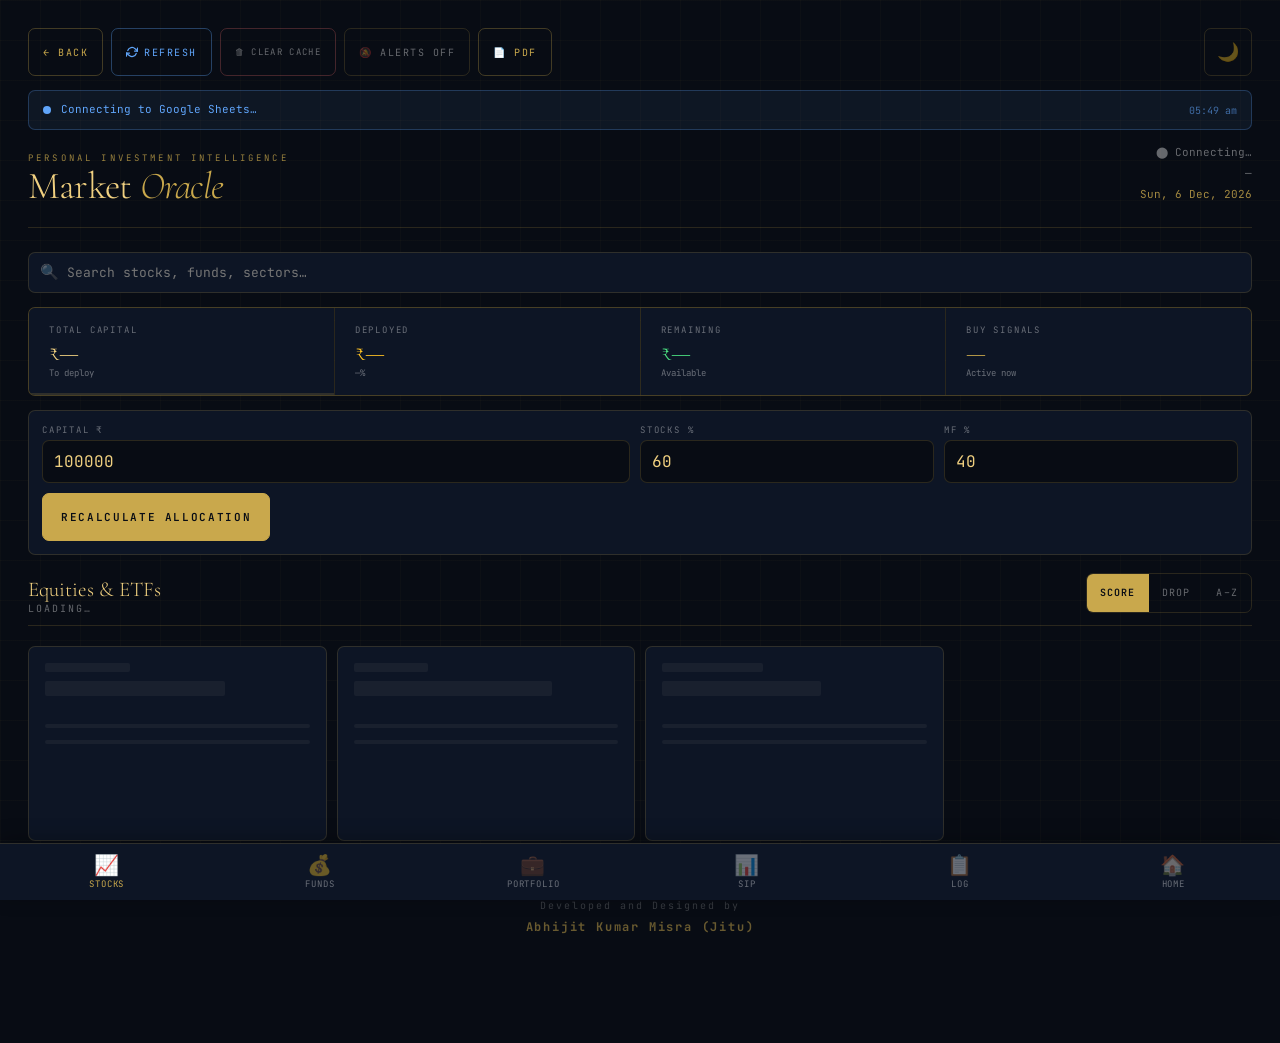
==== commit 44eb03a2: "Add files via upload" ====
--- a/index.html
+++ b/index.html
@@ -802,7 +802,7 @@
 // ================================================================
 //  CONSTANTS
 // ================================================================
-const WEB_APP_URL  = 'https://script.google.com/macros/s/AKfycbx_LTPZ_alAT0q623_aO3DSGJ4WTe9xzoJ-u1sh1vQLVNWlaubkBrM5ruiQ_yUCs9RX/exec';
+const WEB_APP_URL  = 'https://script.google.com/macros/s/AKfycbx12Imd-9SJ_-wh4NbaY2Xd62oTQQ_Gd_vsKi6ixq5SiJ9zMv193qlMKXcvtPyD2cCg/exec';
 const SCORE_STRONG = 80;
 const SCORE_BUY    = 65;
 const SCORE_WATCH  = 45;
@@ -892,89 +892,120 @@
 }
 
 // ── JSONP FETCH with retry #24 ───────────────────────────────────
-// ── Fixed callback name — survives Google redirect ────────────────
-// Dynamic names like __mo_cb_1234567 get lost when Google silently
-// redirects script.google.com → script.googleusercontent.com.
-// A fixed named function on window is always available.
+// ================================================================
+//  FETCH STRATEGY — Dual mode: fetch() first, JSONP fallback
+//  fetch() works when Apps Script sends CORS headers (it does).
+//  JSONP is the fallback if fetch() is blocked by the browser.
+// ================================================================
 const JSONP_CB = 'marketOracleCallback';
 
-function fetchLiveData(forceRefresh, _attempt){
+async function fetchLiveData(forceRefresh, _attempt){
   const attempt = _attempt || 1;
   if(attempt > MAX_RETRIES){
     spinning(false);
-    useCacheOrError('Could not reach Google Sheets after '+MAX_RETRIES+' attempts.');
+    useCacheOrError('Could not reach Google Sheets after ' + MAX_RETRIES + ' attempts.');
     return;
   }
-  if(attempt===1){
-    setConn('loading', forceRefresh?'Fetching latest prices…':'Connecting to Google Sheets…');
+
+  if(attempt === 1){
+    setConn('loading', forceRefresh ? 'Fetching latest prices…' : 'Connecting to Google Sheets…');
     spinning(true);
   } else {
-    setConn('loading','Retrying… (attempt '+attempt+'/'+MAX_RETRIES+')');
+    setConn('loading', 'Retrying… (attempt ' + attempt + '/' + MAX_RETRIES + ')');
   }
 
-  // Remove any previous JSONP script tag
+  const base = WEB_APP_URL
+    + '?action=' + (forceRefresh ? 'refresh' : 'read')
+    + '&t=' + Date.now();
+
+  // ── Strategy 1: fetch() with no-cors mode ────────────────────
+  // Google Apps Script follows a redirect which strips CORS headers.
+  // We use no-cors to get an opaque response, then fall to JSONP
+  // which returns actual data via script tag execution.
+
+  // ── Strategy 2: JSONP via script tag ─────────────────────────
+  // This is the reliable method for Apps Script + GitHub Pages.
+  // We use a fixed callback name that survives Google's redirect.
+  jsonpFetch(base, attempt, forceRefresh);
+}
+
+function jsonpFetch(base, attempt, forceRefresh){
+  // Remove previous script tag
   const old = document.getElementById('__mo_jsonp');
   if(old) old.remove();
-
-  // Clear previous timer
   if(_jpTimer) clearTimeout(_jpTimer);
 
-  // Build URL with fixed callback name
-  const url = WEB_APP_URL
-    + '?callback=' + JSONP_CB
-    + '&action='   + (forceRefresh?'refresh':'read')
-    + '&t='        + Date.now();
-
-  // Timeout — 20s per attempt, then retry with backoff
+  const url = base + '&callback=' + JSONP_CB;
+
+  // Timeout
   _jpTimer = setTimeout(()=>{
     const el = document.getElementById('__mo_jsonp');
     if(el) el.remove();
     window[JSONP_CB] = null;
-    setTimeout(()=>fetchLiveData(forceRefresh, attempt+1), attempt*2000);
-  }, 20000);
-
-  // Define callback BEFORE injecting script tag — fixed name survives redirect
+    setTimeout(()=>fetchLiveData(forceRefresh, attempt + 1), attempt * 3000);
+  }, 25000);
+
+  // Fixed global callback — always available, survives any redirect
   window[JSONP_CB] = function(data){
     clearTimeout(_jpTimer);
     spinning(false);
     const el = document.getElementById('__mo_jsonp');
     if(el) el.remove();
     window[JSONP_CB] = null;
-    try{
-      if(!data || data.error){
-        useCacheOrError((data&&data.message)||'Apps Script returned an error');
-        return;
-      }
-      liveData = data;
-      safeSaveLS(LS_CACHE, data);
-      renderAll();
-      const ts = new Date(data.timestamp);
-      setConn('connected','🟢 Live · Google Sheets');
-      document.getElementById('lastRefreshTime').textContent =
-        'Updated '+ts.toLocaleTimeString('en-IN',{hour:'2-digit',minute:'2-digit'});
-      document.getElementById('liveStatus').innerHTML =
-        '<span class="live-dot"></span>Live';
-      checkAge(ts);
-      toast('✓ '+(liveData.stocks||[]).length+' stocks · '+(liveData.mfs||[]).length+' funds loaded');
-      markSignalDots(liveData);
-    } catch(err){
-      console.error('Market Oracle render error:',err);
-      setConn('error','✗ Render error: '+err.message+' — tap Refresh');
-      toast('❌ '+err.message);
-    }
+    handleData(data);
   };
 
-  // Inject script tag — browser executes JSONP response
   const script    = document.createElement('script');
   script.id       = '__mo_jsonp';
   script.async    = true;
+  script.defer    = false;
   script.src      = url;
-  script.onerror  = ()=>{
+  script.onerror  = function(){
     clearTimeout(_jpTimer);
+    spinning(false);
     window[JSONP_CB] = null;
-    setTimeout(()=>fetchLiveData(forceRefresh, attempt+1), attempt*2000);
+    setTimeout(()=>fetchLiveData(forceRefresh, attempt + 1), attempt * 3000);
   };
   document.head.appendChild(script);
+}
+
+function handleData(data){
+  try{
+    if(!data || data.error){
+      useCacheOrError((data && data.message) || 'Apps Script returned an error');
+      return;
+    }
+
+    // Normalise — stocks/mfs may be at top level or inside capital
+    if(!Array.isArray(data.stocks) && Array.isArray(data.capital && data.capital.stocks)){
+      data.stocks = data.capital.stocks;
+    }
+    if(!Array.isArray(data.mfs) && Array.isArray(data.capital && data.capital.mfs)){
+      data.mfs = data.capital.mfs;
+    }
+    data.stocks = Array.isArray(data.stocks) ? data.stocks : [];
+    data.mfs    = Array.isArray(data.mfs)    ? data.mfs    : [];
+    data.log    = Array.isArray(data.log)    ? data.log    : [];
+
+    liveData = data;
+    safeSaveLS(LS_CACHE, data);
+    renderAll();
+
+    const ts = new Date(data.timestamp);
+    setConn('connected', '🟢 Live · Google Sheets');
+    document.getElementById('lastRefreshTime').textContent =
+      'Updated ' + ts.toLocaleTimeString('en-IN', {hour:'2-digit', minute:'2-digit'});
+    document.getElementById('liveStatus').innerHTML =
+      '<span class="live-dot"></span>Live';
+    checkAge(ts);
+    toast('✓ ' + data.stocks.length + ' stocks · ' + data.mfs.length + ' funds loaded');
+    markSignalDots(data);
+
+  } catch(err){
+    console.error('Market Oracle render error:', err);
+    setConn('error', '✗ Render error: ' + err.message + ' — tap Refresh');
+    toast('❌ ' + err.message);
+  }
 }
 function useCacheOrError(msg){
   const raw=localStorage.getItem(LS_CACHE);
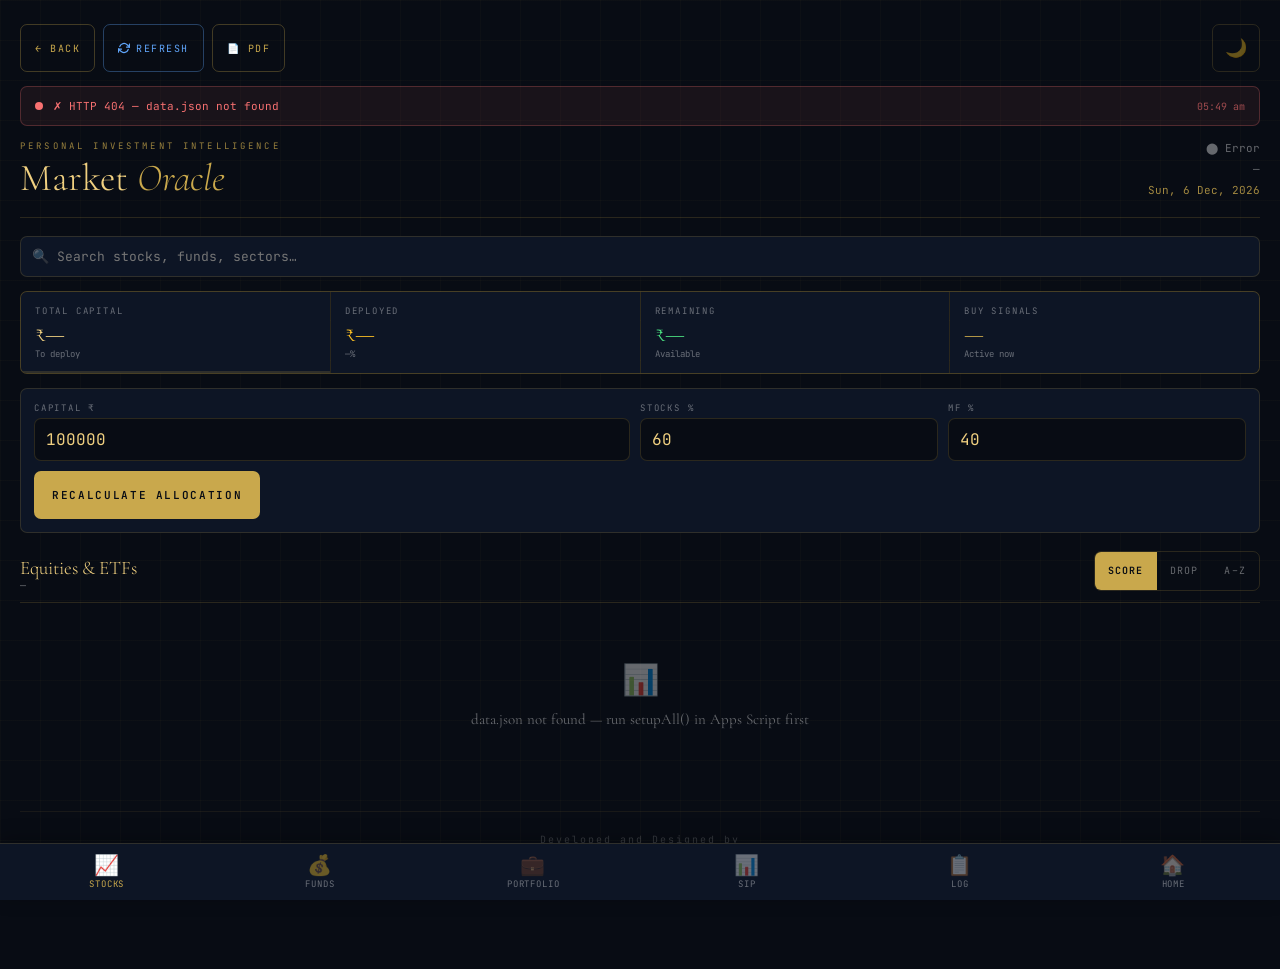
==== commit b5768d01: "Add files via upload" ====
--- a/index.html
+++ b/index.html
@@ -2,23 +2,16 @@
 <html lang="en">
 <head>
 <meta charset="UTF-8">
-<meta name="viewport" content="width=device-width, initial-scale=1.0, maximum-scale=1.0, user-scalable=no">
-<meta name="theme-color" content="#080c14" id="themeColorMeta">
+<meta name="viewport" content="width=device-width,initial-scale=1,maximum-scale=1,user-scalable=no">
+<meta name="theme-color" content="#080c14" id="themeColor">
 <meta name="apple-mobile-web-app-capable" content="yes">
-<meta name="apple-mobile-web-app-status-bar-style" content="black-translucent">
-<meta name="apple-mobile-web-app-title" content="Market Oracle">
 <title>Market Oracle — Abhijit Kumar Misra</title>
-<link rel="manifest" href="manifest.json">
 <script>
-// Issue #14 fix — apply theme before first paint to prevent flash
-(function(){
-  var t=localStorage.getItem('mo_theme');
-  if(t==='light') document.documentElement.setAttribute('data-theme','light');
-})();
+// Apply theme before paint — prevents flash
+(function(){ if(localStorage.getItem('mo_theme')==='light') document.documentElement.setAttribute('data-theme','light'); })();
 </script>
-<link href="https://fonts.googleapis.com/css2?family=Cormorant+Garamond:ital,wght@0,300;0,400;0,600;1,300&family=JetBrains+Mono:wght@300;400;500&display=swap" rel="stylesheet">
+<link href="https://fonts.googleapis.com/css2?family=Cormorant+Garamond:ital,wght@0,300;0,400;1,300&family=JetBrains+Mono:wght@300;400;500&display=swap" rel="stylesheet">
 <style>
-/* ── TOKENS: DARK THEME ─────────────────────────────────────── */
 :root{
   --bg:#080c14;--bg2:#0d1525;--bg3:#111d30;
   --border:rgba(201,168,76,0.18);
@@ -26,773 +19,454 @@
   --dim:rgba(255,255,255,0.38);--text:#e8e0d0;
   --green:#00e676;--green2:#4ade80;
   --yellow:#fbbf24;--red:#f87171;--blue:#60a5fa;
-  --card-bg:var(--bg2);
   --mono:'JetBrains Mono',monospace;
   --serif:'Cormorant Garamond',serif;
-  --radius:7px;--tap:48px;
-  --shadow:0 4px 24px rgba(0,0,0,0.45);
-}
-/* ── LIGHT THEME ─────────────────────────────────────────────── */
-[data-theme="light"]{
-  --bg:#f0ede6;--bg2:#faf8f4;--bg3:#ffffff;
+  --r:7px;--tap:48px;
+}
+[data-theme=light]{
+  --bg:#f0ede6;--bg2:#faf8f4;--bg3:#fff;
   --border:rgba(139,101,30,0.18);
   --gold:#8b651e;--gold2:#6b4e12;
   --dim:rgba(0,0,0,0.42);--text:#1a1410;
   --green:#1a7a3f;--green2:#1e6b38;
   --yellow:#b45309;--red:#b91c1c;--blue:#1d4ed8;
-  --card-bg:#ffffff;
-  --shadow:0 4px 24px rgba(0,0,0,0.10);
-}
-[data-theme="light"] body::before{
-  background-image:
-    linear-gradient(rgba(139,101,30,0.04)1px,transparent 1px),
-    linear-gradient(90deg,rgba(139,101,30,0.04)1px,transparent 1px);
-}
-
-/* ── RESET ──────────────────────────────────────────────────── */
+}
 *,*::before,*::after{box-sizing:border-box;margin:0;padding:0;-webkit-tap-highlight-color:transparent}
-html{scroll-behavior:smooth;-webkit-text-size-adjust:100%}
-body{
-  background:var(--bg);color:var(--text);
-  font-family:var(--mono);font-size:14px;
-  min-height:100vh;overflow-x:hidden;
-  -webkit-font-smoothing:antialiased;
-  transition:background 0.3s,color 0.3s;
-  padding-bottom:72px; /* space for bottom nav */
-}
-body::before{
-  content:'';position:fixed;inset:0;
-  background-image:
-    linear-gradient(rgba(201,168,76,0.03)1px,transparent 1px),
-    linear-gradient(90deg,rgba(201,168,76,0.03)1px,transparent 1px);
-  background-size:40px 40px;pointer-events:none;z-index:0;
-  transition:opacity 0.3s;
-}
+html{-webkit-text-size-adjust:100%}
+body{background:var(--bg);color:var(--text);font-family:var(--mono);font-size:14px;min-height:100vh;overflow-x:hidden;-webkit-font-smoothing:antialiased;padding-bottom:68px}
+body::before{content:'';position:fixed;inset:0;background:linear-gradient(rgba(201,168,76,0.03)1px,transparent 1px),linear-gradient(90deg,rgba(201,168,76,0.03)1px,transparent 1px);background-size:40px 40px;pointer-events:none;z-index:0}
 button,a{-webkit-tap-highlight-color:transparent;touch-action:manipulation}
 input,select{font-size:16px!important}
-@media(prefers-reduced-motion:reduce){*{animation-duration:0.01ms!important;transition-duration:0.01ms!important}}
-
-/* ── LAYOUT ─────────────────────────────────────────────────── */
 .app{position:relative;z-index:1;max-width:1400px;margin:0 auto;padding:14px 12px 20px}
-@media(min-width:600px){.app{padding:20px 20px 20px}}
-@media(min-width:1024px){.app{padding:28px 28px 28px}}
-
-/* ── PULL TO REFRESH ────────────────────────────────────────── */
-.ptr-indicator{
-  display:flex;align-items:center;justify-content:center;gap:8px;
-  height:0;overflow:hidden;transition:height 0.2s;
-  font-size:11px;color:var(--dim);letter-spacing:0.1em;
-}
-.ptr-indicator.active{height:40px}
-.ptr-spin{animation:spin 1s linear infinite}
+@media(min-width:600px){.app{padding:24px 20px}}
+
+/* TOP BAR */
+.topbar{display:flex;gap:8px;margin-bottom:14px;flex-wrap:wrap;align-items:center}
+.tbtn{display:inline-flex;align-items:center;justify-content:center;gap:6px;background:transparent;border:1px solid var(--border);color:var(--dim);font-family:var(--mono);font-size:10px;letter-spacing:0.15em;text-transform:uppercase;padding:0 14px;height:var(--tap);border-radius:var(--r);cursor:pointer;text-decoration:none;transition:all 0.2s;white-space:nowrap}
+.tbtn:active{opacity:0.7;transform:scale(0.96)}
+.tbtn.back{border-color:rgba(201,168,76,0.3);color:var(--gold)}
+.tbtn.refresh{border-color:rgba(96,165,250,0.35);color:var(--blue)}
+.tbtn.refresh.spin svg{animation:spin 0.8s linear infinite}
+.tbtn.pdf{border-color:rgba(201,168,76,0.3);color:var(--gold)}
+.theme-btn{background:transparent;border:1px solid var(--border);color:var(--dim);font-size:18px;width:var(--tap);height:var(--tap);border-radius:var(--r);cursor:pointer;display:flex;align-items:center;justify-content:center;margin-left:auto}
 @keyframes spin{to{transform:rotate(360deg)}}
 @keyframes pulse{0%,100%{opacity:1}50%{opacity:0.3}}
-@keyframes fadeUp{from{opacity:0;transform:translateY(12px)}to{opacity:1;transform:translateY(0)}}
+@keyframes fadeUp{from{opacity:0;transform:translateY(10px)}to{opacity:1;transform:translateY(0)}}
 @keyframes shimmer{to{transform:translateX(100%)}}
-@keyframes slideDown{from{opacity:0;transform:translateY(-8px)}to{opacity:1;transform:translateY(0)}}
-
-/* ── TOP BAR ────────────────────────────────────────────────── */
-.top-bar{
-  display:flex;align-items:center;gap:8px;
-  margin-bottom:14px;flex-wrap:wrap;
-}
-.nav-btn{
-  display:inline-flex;align-items:center;justify-content:center;gap:6px;
-  background:transparent;border:1px solid var(--border);color:var(--dim);
-  font-family:var(--mono);font-size:10px;letter-spacing:0.15em;
-  text-transform:uppercase;padding:0 14px;height:var(--tap);
-  border-radius:var(--radius);cursor:pointer;text-decoration:none;
-  transition:all 0.2s;white-space:nowrap;
-}
-.nav-btn:active{opacity:0.7;transform:scale(0.96)}
-.nav-btn.back{border-color:rgba(201,168,76,0.3);color:var(--gold)}
-.nav-btn.refresh{border-color:rgba(96,165,250,0.35);color:var(--blue)}
-.nav-btn.refresh.spinning svg{animation:spin 0.8s linear infinite}
-.theme-btn{
-  margin-left:auto;background:transparent;border:1px solid var(--border);
-  color:var(--dim);font-size:18px;width:var(--tap);height:var(--tap);
-  border-radius:var(--radius);cursor:pointer;transition:all 0.2s;
-  display:flex;align-items:center;justify-content:center;
-}
-.theme-btn:active{transform:scale(0.92)}
-
-/* ── CONNECTION BAR ─────────────────────────────────────────── */
-.conn-bar{
-  display:flex;align-items:center;gap:10px;
-  padding:10px 14px;border-radius:var(--radius);
-  margin-bottom:12px;font-size:11px;border:1px solid;
-  transition:all 0.35s;min-height:40px;
-}
-.conn-bar.connected{background:rgba(0,230,118,0.07);border-color:rgba(0,230,118,0.25);color:var(--green2)}
-.conn-bar.loading{background:rgba(96,165,250,0.07);border-color:rgba(96,165,250,0.25);color:var(--blue)}
-.conn-bar.error{background:rgba(248,113,113,0.07);border-color:rgba(248,113,113,0.25);color:var(--red)}
-.conn-dot{width:8px;height:8px;border-radius:50%;flex-shrink:0}
-.conn-bar.connected .conn-dot{background:var(--green);box-shadow:0 0 8px var(--green);animation:pulse 2s infinite}
-.conn-bar.loading .conn-dot{background:var(--blue);animation:pulse 0.6s infinite}
-.conn-bar.error .conn-dot{background:var(--red)}
-.conn-msg{flex:1;line-height:1.4}
-.conn-time{font-size:10px;opacity:0.6;flex-shrink:0}
-
-/* ── AGE WARNING ─────────────────────────────────────────────── */
-.age-warn{display:none;background:rgba(248,113,113,0.08);border:1px solid rgba(248,113,113,0.25);border-radius:var(--radius);padding:10px 14px;margin-bottom:12px;font-size:11px;color:var(--red);line-height:1.5}
-.age-warn.show{display:block}
-
-/* ── HEADER ─────────────────────────────────────────────────── */
+
+/* STATUS BAR */
+.status-bar{display:flex;align-items:center;gap:10px;padding:10px 14px;border-radius:var(--r);margin-bottom:12px;font-size:11px;border:1px solid;min-height:40px;transition:all 0.3s}
+.status-bar.live{background:rgba(0,230,118,0.07);border-color:rgba(0,230,118,0.25);color:var(--green2)}
+.status-bar.loading{background:rgba(96,165,250,0.07);border-color:rgba(96,165,250,0.25);color:var(--blue)}
+.status-bar.error{background:rgba(248,113,113,0.07);border-color:rgba(248,113,113,0.25);color:var(--red)}
+.sdot{width:8px;height:8px;border-radius:50%;flex-shrink:0}
+.status-bar.live .sdot{background:var(--green);box-shadow:0 0 8px var(--green);animation:pulse 2s infinite}
+.status-bar.loading .sdot{background:var(--blue);animation:pulse 0.6s infinite}
+.status-bar.error .sdot{background:var(--red)}
+.smsg{flex:1}.stime{font-size:10px;opacity:0.6}
+
+/* HEADER */
 header{display:flex;flex-direction:column;gap:6px;padding-bottom:16px;border-bottom:1px solid var(--border);margin-bottom:18px}
-@media(min-width:600px){header{flex-direction:row;align-items:flex-end;justify-content:space-between;padding-bottom:22px;margin-bottom:24px}}
-.brand-eyebrow{font-size:9px;letter-spacing:0.35em;text-transform:uppercase;color:var(--gold);opacity:0.75;margin-bottom:3px}
-h1{font-family:var(--serif);font-size:30px;font-weight:300;letter-spacing:-0.02em;line-height:1;color:var(--gold2)}
+@media(min-width:600px){header{flex-direction:row;align-items:flex-end;justify-content:space-between}}
+.eyebrow{font-size:9px;letter-spacing:0.35em;text-transform:uppercase;color:var(--gold);opacity:0.75;margin-bottom:3px}
+h1{font-family:var(--serif);font-size:30px;font-weight:300;color:var(--gold2)}
 @media(min-width:600px){h1{font-size:38px}}
 h1 em{font-style:italic;color:var(--gold)}
-.header-meta{font-size:11px;color:var(--dim);line-height:1.9}
-@media(min-width:600px){.header-meta{text-align:right}}
-.live-dot{display:inline-block;width:7px;height:7px;background:var(--green);border-radius:50%;margin-right:5px;box-shadow:0 0 8px var(--green);animation:pulse 2s infinite}
-
-/* ── SEARCH BAR ──────────────────────────────────────────────── */
+.hmeta{font-size:11px;color:var(--dim);line-height:1.9}
+@media(min-width:600px){.hmeta{text-align:right}}
+.ldot{display:inline-block;width:7px;height:7px;background:var(--green);border-radius:50%;margin-right:5px;box-shadow:0 0 8px var(--green);animation:pulse 2s infinite}
+
+/* SEARCH */
 .search-wrap{position:relative;margin-bottom:14px}
-.search-input{
-  width:100%;background:var(--bg2);border:1px solid var(--border);
-  color:var(--text);font-family:var(--mono);font-size:13px!important;
-  padding:11px 14px 11px 38px;border-radius:var(--radius);outline:none;
-  transition:border-color 0.2s;
-}
-.search-input:focus{border-color:var(--gold)}
-.search-icon{position:absolute;left:12px;top:50%;transform:translateY(-50%);color:var(--dim);pointer-events:none;font-size:15px}
-.search-clear{position:absolute;right:12px;top:50%;transform:translateY(-50%);background:none;border:none;color:var(--dim);cursor:pointer;font-size:16px;padding:4px;display:none}
-.search-clear.show{display:block}
-
-/* ── CAPITAL BANNER ─────────────────────────────────────────── */
-.capital-banner{display:grid;grid-template-columns:1fr 1fr;gap:1px;background:var(--border);border:1px solid var(--border);border-radius:var(--radius);margin-bottom:14px;overflow:hidden}
-@media(min-width:600px){.capital-banner{grid-template-columns:repeat(4,1fr)}}
-.cap-cell{background:var(--card-bg);padding:13px 14px;position:relative;transition:background 0.3s}
-@media(min-width:600px){.cap-cell{padding:16px 20px}}
-.cap-label{font-size:9px;letter-spacing:0.2em;text-transform:uppercase;color:var(--dim);margin-bottom:5px}
-.cap-value{font-family:var(--serif);font-size:20px;font-weight:300;color:var(--gold2);line-height:1}
-@media(min-width:600px){.cap-value{font-size:24px}}
-.cap-value.green{color:var(--green2)}.cap-value.yellow{color:var(--yellow)}.cap-value.gold{color:var(--gold)}
-.cap-sub{font-size:9px;color:var(--dim);margin-top:2px}
-.cap-bar{position:absolute;bottom:0;left:0;right:0;height:2px;background:var(--border)}
-.cap-bar-fill{height:100%;background:linear-gradient(90deg,var(--gold),var(--gold2));transition:width 1s cubic-bezier(0.4,0,0.2,1)}
-
-/* ── CAPITAL EDITOR ─────────────────────────────────────────── */
-.cap-edit{background:var(--card-bg);border:1px solid var(--border);border-radius:var(--radius);padding:13px;margin-bottom:18px;transition:background 0.3s}
+.search-inp{width:100%;background:var(--bg2);border:1px solid var(--border);color:var(--text);font-family:var(--mono);font-size:13px!important;padding:11px 14px 11px 36px;border-radius:var(--r);outline:none;transition:border-color 0.2s}
+.search-inp:focus{border-color:var(--gold)}
+.sico{position:absolute;left:12px;top:50%;transform:translateY(-50%);color:var(--dim);pointer-events:none}
+.sclr{position:absolute;right:12px;top:50%;transform:translateY(-50%);background:none;border:none;color:var(--dim);cursor:pointer;font-size:16px;display:none}
+.sclr.show{display:block}
+
+/* CAPITAL BANNER */
+.cap-banner{display:grid;grid-template-columns:1fr 1fr;gap:1px;background:var(--border);border:1px solid var(--border);border-radius:var(--r);margin-bottom:14px;overflow:hidden}
+@media(min-width:600px){.cap-banner{grid-template-columns:repeat(4,1fr)}}
+.cap-cell{background:var(--bg2);padding:13px 14px;transition:background 0.3s}
+.clbl{font-size:9px;letter-spacing:0.2em;text-transform:uppercase;color:var(--dim);margin-bottom:5px}
+.cval{font-family:var(--serif);font-size:20px;font-weight:300;color:var(--gold2);line-height:1}
+@media(min-width:600px){.cval{font-size:24px}}
+.cval.g{color:var(--green2)}.cval.y{color:var(--yellow)}.cval.gold{color:var(--gold)}
+.csub{font-size:9px;color:var(--dim);margin-top:2px}
+.cbar{position:absolute;bottom:0;left:0;right:0;height:2px;background:var(--border)}
+.cbar-fill{height:100%;background:linear-gradient(90deg,var(--gold),var(--gold2));transition:width 1s}
+
+/* CAPITAL EDITOR */
+.cap-edit{background:var(--bg2);border:1px solid var(--border);border-radius:var(--r);padding:13px;margin-bottom:18px}
 .cap-fields{display:grid;grid-template-columns:1fr 1fr;gap:10px;margin-bottom:10px}
 @media(min-width:480px){.cap-fields{grid-template-columns:2fr 1fr 1fr}}
-.cap-field label{font-size:9px;letter-spacing:0.2em;color:var(--dim);text-transform:uppercase;display:block;margin-bottom:4px}
-.cap-input{width:100%;background:var(--bg);border:1px solid var(--border);color:var(--gold2);font-family:var(--mono);padding:10px 11px;border-radius:var(--radius);outline:none;transition:border-color 0.2s,background 0.3s}
-.cap-input:focus{border-color:var(--gold)}
-
-/* ── BUTTONS ────────────────────────────────────────────────── */
-.btn{display:inline-flex;align-items:center;justify-content:center;background:transparent;border:1px solid var(--gold);color:var(--gold);font-family:var(--mono);font-size:11px;letter-spacing:0.15em;text-transform:uppercase;padding:0 18px;height:var(--tap);border-radius:var(--radius);cursor:pointer;transition:all 0.2s;white-space:nowrap;width:100%}
-.btn:active{opacity:0.75;transform:scale(0.97)}
-.btn.primary{background:var(--gold);color:#080c14;font-weight:600}
-.btn.primary:active{background:var(--gold2)}
+.cf label{font-size:9px;letter-spacing:0.2em;color:var(--dim);text-transform:uppercase;display:block;margin-bottom:4px}
+.cap-inp{width:100%;background:var(--bg);border:1px solid var(--border);color:var(--gold2);font-family:var(--mono);padding:10px 11px;border-radius:var(--r);outline:none}
+.cap-inp:focus{border-color:var(--gold)}
+.btn{display:inline-flex;align-items:center;justify-content:center;background:var(--gold);color:#080c14;font-family:var(--mono);font-size:11px;letter-spacing:0.15em;text-transform:uppercase;padding:0 18px;height:var(--tap);border-radius:var(--r);cursor:pointer;border:none;font-weight:600;width:100%}
+.btn:active{opacity:0.8;transform:scale(0.97)}
 @media(min-width:480px){.btn{width:auto}}
 
-/* ── SECTION HEAD ───────────────────────────────────────────── */
-.section-head{display:flex;flex-direction:column;gap:8px;margin-bottom:12px;padding-bottom:10px;border-bottom:1px solid var(--border)}
-@media(min-width:600px){.section-head{flex-direction:row;align-items:baseline;flex-wrap:wrap;gap:12px}}
-.section-title{font-family:var(--serif);font-size:19px;font-weight:300;color:var(--gold2)}
-@media(min-width:600px){.section-title{font-size:21px}}
-.section-badge{font-size:10px;letter-spacing:0.2em;color:var(--dim);text-transform:uppercase}
-.section-actions{display:flex;gap:8px;align-items:center;flex-wrap:wrap}
-@media(min-width:600px){.section-actions{margin-left:auto}}
-
-/* ── SORT TABS ──────────────────────────────────────────────── */
-.sort-tabs{display:flex;border:1px solid var(--border);border-radius:var(--radius);overflow:hidden}
-.sort-tab{background:transparent;border:none;color:var(--dim);font-family:var(--mono);font-size:10px;letter-spacing:0.12em;text-transform:uppercase;padding:0 13px;height:38px;cursor:pointer;transition:all 0.15s}
-.sort-tab.active{background:var(--gold);color:#080c14;font-weight:600}
-.sort-tab:active{opacity:0.7}
-
-/* ── CARDS GRID ─────────────────────────────────────────────── */
-.cards-grid{display:grid;grid-template-columns:1fr;gap:10px;margin-bottom:36px}
-@media(min-width:520px){.cards-grid{grid-template-columns:repeat(2,1fr)}}
-@media(min-width:860px){.cards-grid{grid-template-columns:repeat(3,1fr)}}
-@media(min-width:1200px){.cards-grid{grid-template-columns:repeat(4,1fr)}}
-
-/* ── CARD ───────────────────────────────────────────────────── */
-.card{
-  background:var(--card-bg);border:1px solid var(--border);
-  border-radius:var(--radius);overflow:hidden;
-  transition:transform 0.2s,box-shadow 0.2s,background 0.3s;
-  animation:fadeUp 0.4s ease both;
-  box-shadow:var(--shadow);
-}
-@media(hover:hover){.card:hover{transform:translateY(-2px);box-shadow:0 10px 36px rgba(0,0,0,0.5);border-color:rgba(201,168,76,0.32)}}
-[data-theme="light"] .card:hover{box-shadow:0 8px 28px rgba(0,0,0,0.14)}
-.card.strong-buy{border-left:3px solid var(--green)}.card.buy{border-left:3px solid var(--green2)}
-.card.watch{border-left:3px solid var(--yellow)}.card.avoid{border-left:3px solid var(--red)}
-.card-top{padding:13px 14px 10px;border-bottom:1px solid var(--border);display:flex;justify-content:space-between;align-items:flex-start;gap:8px}
-.card-symbol{font-size:10px;color:var(--gold);letter-spacing:0.15em}
-.card-name{font-family:var(--serif);font-size:15px;color:var(--text);margin-top:2px;line-height:1.25}
-.card-sector{font-size:10px;color:var(--dim);margin-top:2px}
-.card-age{font-size:9px;color:var(--dim);opacity:0.5;margin-top:1px}
-.signal-badge{font-size:9px;font-weight:600;letter-spacing:0.07em;padding:5px 9px;border-radius:3px;white-space:nowrap;text-transform:uppercase;flex-shrink:0;line-height:1}
-.signal-badge.strong-buy{background:rgba(0,230,118,0.13);color:var(--green);border:1px solid rgba(0,230,118,0.28)}
-.signal-badge.buy{background:rgba(74,222,128,0.10);color:var(--green2);border:1px solid rgba(74,222,128,0.22)}
-.signal-badge.watch{background:rgba(251,191,36,0.10);color:var(--yellow);border:1px solid rgba(251,191,36,0.22)}
-.signal-badge.avoid{background:rgba(248,113,113,0.10);color:var(--red);border:1px solid rgba(248,113,113,0.22)}
-.card-body{padding:12px 14px}
-.metrics-row{display:grid;grid-template-columns:repeat(3,1fr);gap:10px;margin-bottom:11px}
-.metric-label{font-size:9px;letter-spacing:0.15em;color:var(--dim);text-transform:uppercase;margin-bottom:2px}
-.metric-value{font-size:13px;color:var(--text)}
-.metric-value.up{color:var(--green2)}.metric-value.down{color:var(--red)}.metric-value.gold{color:var(--gold)}
-.score-row{display:flex;align-items:center;gap:10px;margin-bottom:11px}
-.score-label{font-size:9px;color:var(--dim);width:50px;flex-shrink:0}
-.score-track{flex:1;height:5px;background:rgba(128,128,128,0.15);border-radius:3px;overflow:hidden}
-.score-fill{height:100%;border-radius:3px;transition:width 1.1s cubic-bezier(0.4,0,0.2,1)}
-.score-num{font-size:13px;font-weight:500;width:28px;text-align:right}
-.range-row{margin-bottom:11px}
-.range-label{font-size:9px;color:var(--dim);letter-spacing:0.15em;margin-bottom:4px}
-.range-track{height:4px;background:rgba(128,128,128,0.15);border-radius:2px;position:relative;margin:3px 0}
-.range-fill{position:absolute;top:0;height:100%;background:linear-gradient(90deg,var(--red),var(--yellow),var(--green));border-radius:2px;width:100%}
-.range-cursor{position:absolute;top:-4px;width:3px;height:12px;background:var(--gold2);border-radius:1px;transform:translateX(-50%)}
-.range-ends{display:flex;justify-content:space-between;font-size:9px;color:var(--dim);margin-top:2px}
-.card-footer{padding:9px 14px;background:rgba(0,0,0,0.12);display:flex;justify-content:space-between;align-items:center;border-top:1px solid var(--border)}
-[data-theme="light"] .card-footer{background:rgba(0,0,0,0.04)}
-.alloc-val{font-size:12px;color:var(--gold);font-weight:500}
-.alloc-sub{font-size:9px;color:var(--dim);display:block}
-.invest-btn{font-family:var(--mono);font-size:10px;letter-spacing:0.08em;text-transform:uppercase;padding:0 13px;height:34px;border-radius:4px;cursor:pointer;transition:all 0.15s;white-space:nowrap;border:1px solid}
-.invest-btn:active{transform:scale(0.95)}
-/* Signal-specific invest button styles */
-.invest-btn.do-invest{background:rgba(0,230,118,0.08);border-color:rgba(0,230,118,0.28);color:var(--green2)}
-.invest-btn.do-invest:active{background:rgba(0,230,118,0.2)}
-.invest-btn.do-watch{background:rgba(251,191,36,0.08);border-color:rgba(251,191,36,0.28);color:var(--yellow)}
-.invest-btn.do-watch:active{background:rgba(251,191,36,0.18)}
-.invest-btn.do-avoid{background:rgba(248,113,113,0.06);border-color:rgba(248,113,113,0.2);color:var(--red);opacity:0.7}
-/* Score reason row */
-.reason-row{display:flex;flex-wrap:wrap;gap:5px;margin-bottom:10px}
-.reason-pill{font-size:9px;padding:3px 8px;border-radius:12px;border:1px solid var(--border);color:var(--dim);background:rgba(128,128,128,0.07);white-space:nowrap}
-.reason-pill.good{border-color:rgba(74,222,128,0.3);color:var(--green2);background:rgba(74,222,128,0.06)}
-.reason-pill.bad{border-color:rgba(248,113,113,0.3);color:var(--red);background:rgba(248,113,113,0.06)}
-.reason-pill.neutral{border-color:rgba(251,191,36,0.3);color:var(--yellow);background:rgba(251,191,36,0.06)}
-/* Action row in footer */
-.card-action-wrap{display:flex;flex-direction:column;align-items:flex-end;gap:4px}
-.card-action-hint{font-size:9px;color:var(--dim);opacity:0.7;text-align:right;max-width:130px;line-height:1.3}
-
-/* ── SECTOR SUMMARY ─────────────────────────────────────────── */
-.sector-bar{margin-bottom:20px}
-.sector-title{font-size:10px;letter-spacing:0.2em;text-transform:uppercase;color:var(--dim);margin-bottom:8px}
-.sector-pills{display:flex;flex-wrap:wrap;gap:6px}
-.sector-pill{font-size:10px;padding:5px 11px;border-radius:20px;border:1px solid var(--border);color:var(--dim);background:var(--bg2);transition:background 0.3s}
-.sector-pill.highlight{border-color:var(--gold);color:var(--gold);background:rgba(201,168,76,0.08)}
-
-/* ── SKELETON ───────────────────────────────────────────────── */
-.skel{background:var(--card-bg);border:1px solid var(--border);border-radius:var(--radius);padding:16px;height:195px;position:relative;overflow:hidden}
+/* SECTION */
+.sec-head{display:flex;flex-direction:column;gap:8px;margin-bottom:12px;padding-bottom:10px;border-bottom:1px solid var(--border)}
+@media(min-width:600px){.sec-head{flex-direction:row;align-items:baseline;flex-wrap:wrap}}
+.sec-title{font-family:var(--serif);font-size:19px;font-weight:300;color:var(--gold2)}
+.sec-badge{font-size:10px;letter-spacing:0.2em;color:var(--dim);text-transform:uppercase}
+.sec-actions{display:flex;gap:8px;align-items:center}
+@media(min-width:600px){.sec-actions{margin-left:auto}}
+.sort-tabs{display:flex;border:1px solid var(--border);border-radius:var(--r);overflow:hidden}
+.stab{background:transparent;border:none;color:var(--dim);font-family:var(--mono);font-size:10px;letter-spacing:0.12em;text-transform:uppercase;padding:0 13px;height:38px;cursor:pointer;transition:all 0.15s}
+.stab.on{background:var(--gold);color:#080c14;font-weight:600}
+
+/* CARDS */
+.cards{display:grid;grid-template-columns:1fr;gap:10px;margin-bottom:36px}
+@media(min-width:520px){.cards{grid-template-columns:repeat(2,1fr)}}
+@media(min-width:860px){.cards{grid-template-columns:repeat(3,1fr)}}
+@media(min-width:1200px){.cards{grid-template-columns:repeat(4,1fr)}}
+.card{background:var(--bg2);border:1px solid var(--border);border-radius:var(--r);overflow:hidden;transition:transform 0.2s,box-shadow 0.2s;animation:fadeUp 0.4s ease both}
+@media(hover:hover){.card:hover{transform:translateY(-2px);box-shadow:0 10px 30px rgba(0,0,0,0.4)}}
+.card.sb{border-left:3px solid var(--green)}.card.b{border-left:3px solid var(--green2)}.card.w{border-left:3px solid var(--yellow)}.card.a{border-left:3px solid var(--red)}
+.ctop{padding:13px 14px 10px;border-bottom:1px solid var(--border);display:flex;justify-content:space-between;align-items:flex-start;gap:8px}
+.csym{font-size:10px;color:var(--gold);letter-spacing:0.15em}
+.cname{font-family:var(--serif);font-size:15px;color:var(--text);margin-top:2px;line-height:1.25}
+.csec{font-size:10px;color:var(--dim);margin-top:2px}
+.cage{font-size:9px;color:var(--dim);opacity:0.5;margin-top:1px}
+.sig{font-size:9px;font-weight:600;letter-spacing:0.07em;padding:5px 9px;border-radius:3px;white-space:nowrap;text-transform:uppercase;flex-shrink:0}
+.sig.sb{background:rgba(0,230,118,0.13);color:var(--green);border:1px solid rgba(0,230,118,0.3)}
+.sig.b{background:rgba(74,222,128,0.10);color:var(--green2);border:1px solid rgba(74,222,128,0.25)}
+.sig.w{background:rgba(251,191,36,0.10);color:var(--yellow);border:1px solid rgba(251,191,36,0.25)}
+.sig.a{background:rgba(248,113,113,0.10);color:var(--red);border:1px solid rgba(248,113,113,0.25)}
+.cbody{padding:12px 14px}
+.mrow{display:grid;grid-template-columns:repeat(3,1fr);gap:10px;margin-bottom:11px}
+.ml{font-size:9px;letter-spacing:0.15em;color:var(--dim);text-transform:uppercase;margin-bottom:2px}
+.mv{font-size:13px;color:var(--text)}
+.mv.up{color:var(--green2)}.mv.dn{color:var(--red)}.mv.gold{color:var(--gold)}
+.rrow{margin-bottom:11px}
+.rl{font-size:9px;color:var(--dim);letter-spacing:0.15em;margin-bottom:4px}
+.rtrack{height:4px;background:rgba(128,128,128,0.15);border-radius:2px;position:relative;margin:3px 0}
+.rfill{position:absolute;top:0;height:100%;background:linear-gradient(90deg,var(--red),var(--yellow),var(--green));border-radius:2px;width:100%}
+.rcursor{position:absolute;top:-4px;width:3px;height:12px;background:var(--gold2);border-radius:1px;transform:translateX(-50%)}
+.rends{display:flex;justify-content:space-between;font-size:9px;color:var(--dim);margin-top:2px}
+.srow{display:flex;align-items:center;gap:10px;margin-bottom:11px}
+.slbl{font-size:9px;color:var(--dim);width:50px;flex-shrink:0}
+.strack{flex:1;height:5px;background:rgba(128,128,128,0.15);border-radius:3px;overflow:hidden}
+.sfill{height:100%;border-radius:3px;transition:width 1.1s cubic-bezier(0.4,0,0.2,1)}
+.snum{font-size:13px;font-weight:500;width:28px;text-align:right}
+.rpill-row{display:flex;flex-wrap:wrap;gap:5px;margin-bottom:10px}
+.rpill{font-size:9px;padding:3px 8px;border-radius:12px;border:1px solid var(--border);color:var(--dim);background:rgba(128,128,128,0.07);white-space:nowrap}
+.rpill.g{border-color:rgba(74,222,128,0.3);color:var(--green2);background:rgba(74,222,128,0.06)}
+.rpill.r{border-color:rgba(248,113,113,0.3);color:var(--red);background:rgba(248,113,113,0.06)}
+.rpill.n{border-color:rgba(251,191,36,0.3);color:var(--yellow);background:rgba(251,191,36,0.06)}
+.cfoot{padding:9px 14px;background:rgba(0,0,0,0.12);display:flex;justify-content:space-between;align-items:center;border-top:1px solid var(--border)}
+[data-theme=light] .cfoot{background:rgba(0,0,0,0.04)}
+.aval{font-size:12px;color:var(--gold);font-weight:500}
+.asub{font-size:9px;color:var(--dim);display:block}
+.caw{display:flex;flex-direction:column;align-items:flex-end;gap:4px}
+.cah{font-size:9px;color:var(--dim);opacity:0.7;text-align:right;max-width:130px;line-height:1.3}
+.ibtn{font-family:var(--mono);font-size:10px;letter-spacing:0.08em;text-transform:uppercase;padding:0 13px;height:34px;border-radius:4px;cursor:pointer;transition:all 0.15s;white-space:nowrap;border:1px solid}
+.ibtn:active{transform:scale(0.95)}
+.ibtn.ib{background:rgba(0,230,118,0.08);border-color:rgba(0,230,118,0.28);color:var(--green2)}
+.ibtn.iw{background:rgba(251,191,36,0.08);border-color:rgba(251,191,36,0.28);color:var(--yellow)}
+
+/* SKELETON */
+.skel{background:var(--bg2);border:1px solid var(--border);border-radius:var(--r);padding:16px;height:195px;position:relative;overflow:hidden}
 .skel::after{content:'';position:absolute;inset:0;background:linear-gradient(90deg,transparent,rgba(128,128,128,0.06),transparent);animation:shimmer 1.3s infinite;transform:translateX(-100%)}
-.skel-line{background:rgba(128,128,128,0.1);border-radius:2px;margin-bottom:9px}
-
-/* ── LOG TABLE ──────────────────────────────────────────────── */
-.log-section{margin-top:36px;margin-bottom:12px}
-.log-scroll{overflow-x:auto;-webkit-overflow-scrolling:touch;border-radius:var(--radius);border:1px solid var(--border)}
-.log-table{width:100%;border-collapse:collapse;font-size:11px;min-width:500px}
-.log-table th{text-align:left;padding:9px 12px;font-size:9px;letter-spacing:0.2em;text-transform:uppercase;color:var(--dim);border-bottom:1px solid var(--border);white-space:nowrap;background:var(--bg2);transition:background 0.3s}
-.log-table td{padding:9px 12px;border-bottom:1px solid rgba(128,128,128,0.08)}
-.log-table tr:last-child td{border-bottom:none}
-.log-table tr:hover td{background:rgba(201,168,76,0.04)}
-
-/* ── EMPTY STATE ────────────────────────────────────────────── */
+.sl{background:rgba(128,128,128,0.1);border-radius:2px;margin-bottom:9px}
+
+/* PORTFOLIO */
+.port-banner{display:grid;grid-template-columns:1fr 1fr;gap:1px;background:var(--border);border:1px solid var(--border);border-radius:var(--r);margin-bottom:14px;overflow:hidden}
+@media(min-width:600px){.port-banner{grid-template-columns:repeat(4,1fr)}}
+.port-cell{background:var(--bg2);padding:13px 14px}
+.port-add{background:var(--bg2);border:1px solid var(--border);border-radius:var(--r);padding:14px;margin-bottom:18px}
+.pform{display:grid;grid-template-columns:1fr 1fr;gap:10px;margin-bottom:12px}
+@media(min-width:600px){.pform{grid-template-columns:repeat(3,1fr)}}
+@media(min-width:900px){.pform{grid-template-columns:repeat(6,1fr)}}
+.pf label{font-size:9px;letter-spacing:0.2em;color:var(--dim);text-transform:uppercase;display:block;margin-bottom:4px}
+.pt-profit{color:var(--green2)}.pt-loss{color:var(--red)}
+.pt-del{background:transparent;border:none;color:var(--dim);font-size:14px;cursor:pointer;padding:4px 6px;border-radius:3px}
+.pt-del:hover{color:var(--red)}
+
+/* LOG */
+.log-wrap{overflow-x:auto;-webkit-overflow-scrolling:touch;border-radius:var(--r);border:1px solid var(--border)}
+.log-tbl{width:100%;border-collapse:collapse;font-size:11px;min-width:500px}
+.log-tbl th{text-align:left;padding:9px 12px;font-size:9px;letter-spacing:0.2em;text-transform:uppercase;color:var(--dim);border-bottom:1px solid var(--border);white-space:nowrap;background:var(--bg2)}
+.log-tbl td{padding:9px 12px;border-bottom:1px solid rgba(128,128,128,0.08)}
+.log-tbl tr:last-child td{border-bottom:none}
+.log-tbl tr:hover td{background:rgba(201,168,76,0.04)}
+
+/* EMPTY */
 .empty{text-align:center;padding:44px 20px;color:var(--dim);grid-column:1/-1}
 .empty-icon{font-size:30px;margin-bottom:8px}
 .empty p{font-family:var(--serif);font-size:15px;line-height:1.6}
 
-/* ── BOTTOM NAV ─────────────────────────────────────────────── */
-.bottom-nav{
-  position:fixed;bottom:0;left:0;right:0;z-index:500;
-  background:var(--bg2);border-top:1px solid var(--border);
-  display:flex;align-items:stretch;
-  padding-bottom:env(safe-area-inset-bottom,0px);
-  transition:background 0.3s;
-  box-shadow:0 -4px 20px rgba(0,0,0,0.3);
-}
-[data-theme="light"] .bottom-nav{box-shadow:0 -4px 20px rgba(0,0,0,0.08)}
-.bnav-btn{
-  flex:1;display:flex;flex-direction:column;align-items:center;justify-content:center;
-  gap:3px;background:transparent;border:none;
-  color:var(--dim);font-family:var(--mono);font-size:9px;
-  letter-spacing:0.1em;text-transform:uppercase;
-  padding:10px 4px;cursor:pointer;transition:color 0.2s;
-  min-height:56px;text-decoration:none;
-}
-.bnav-btn:active{opacity:0.6}
-.bnav-btn.active{color:var(--gold)}
-.bnav-btn.active .bnav-icon{color:var(--gold)}
-.bnav-icon{font-size:20px;line-height:1}
-.bnav-dot{
-  position:absolute;top:8px;right:calc(50% - 16px);
-  width:7px;height:7px;background:var(--green);
-  border-radius:50%;box-shadow:0 0 6px var(--green);
-  animation:pulse 2s infinite;display:none;
-}
-.bnav-dot.show{display:block}
-
-/* ── SECTIONS (tab content) ─────────────────────────────────── */
-.tab-section{display:none}
-.tab-section.active{display:block;animation:fadeUp 0.3s ease}
-
-/* ── TOAST ──────────────────────────────────────────────────── */
-#toast{
-  position:fixed;bottom:72px;left:50%;
-  transform:translateX(-50%) translateY(20px);
-  background:var(--bg3);border:1px solid var(--gold);
-  color:var(--gold2);font-size:12px;padding:11px 20px;
-  border-radius:var(--radius);opacity:0;
-  transition:all 0.3s cubic-bezier(0.4,0,0.2,1);
-  z-index:9999;pointer-events:none;max-width:88vw;
-  text-align:center;box-shadow:var(--shadow);
-}
-#toast.show{transform:translateX(-50%) translateY(0);opacity:1}
-
-/* ── FOOTER ─────────────────────────────────────────────────── */
-.footer-brand{text-align:center;margin-top:36px;padding:18px 0 4px;border-top:1px solid var(--border);font-size:10px;color:var(--dim);opacity:0.5;letter-spacing:0.2em;line-height:1.9}
-.footer-brand strong{color:var(--gold);font-weight:700;display:block;font-size:12px;letter-spacing:0.15em;margin-top:1px;opacity:1}
-
-/* ── SIP OVERLAY ────────────────────────────────────────────── */
-#sipOverlay{display:none;position:fixed;inset:0;background:var(--bg);z-index:2000;overflow-y:auto;-webkit-overflow-scrolling:touch;transition:background 0.3s}
-.sip-inner{max-width:800px;margin:0 auto;padding:18px 12px 100px}
-@media(min-width:600px){.sip-inner{padding:32px 24px 100px}}
+/* BOTTOM NAV */
+.bnav{position:fixed;bottom:0;left:0;right:0;z-index:500;background:var(--bg2);border-top:1px solid var(--border);display:flex;align-items:stretch;padding-bottom:env(safe-area-inset-bottom,0px);box-shadow:0 -4px 20px rgba(0,0,0,0.3)}
+[data-theme=light] .bnav{box-shadow:0 -4px 20px rgba(0,0,0,0.08)}
+.nb{flex:1;display:flex;flex-direction:column;align-items:center;justify-content:center;gap:3px;background:transparent;border:none;color:var(--dim);font-family:var(--mono);font-size:9px;letter-spacing:0.1em;text-transform:uppercase;padding:10px 4px;cursor:pointer;min-height:56px;text-decoration:none;position:relative}
+.nb:active{opacity:0.6}.nb.on{color:var(--gold)}
+.nb-icon{font-size:20px;line-height:1}
+.nbdot{position:absolute;top:8px;right:calc(50% - 16px);width:7px;height:7px;background:var(--green);border-radius:50%;box-shadow:0 0 6px var(--green);animation:pulse 2s infinite;display:none}
+.nbdot.show{display:block}
+
+/* TABS */
+.tab{display:none}.tab.on{display:block;animation:fadeUp 0.3s ease}
+
+/* SIP OVERLAY */
+#sipOverlay{display:none;position:fixed;inset:0;background:var(--bg);z-index:2000;overflow-y:auto;-webkit-overflow-scrolling:touch}
+.sip-inner{max-width:800px;margin:0 auto;padding:20px 14px 80px}
+@media(min-width:600px){.sip-inner{padding:32px 24px 80px}}
 .sip-head{display:flex;justify-content:space-between;align-items:flex-start;margin-bottom:20px;padding-bottom:18px;border-bottom:1px solid var(--border)}
-.sip-eyebrow{font-size:9px;letter-spacing:0.3em;color:var(--gold);opacity:0.75;text-transform:uppercase;margin-bottom:5px}
 .sip-title{font-family:var(--serif);font-size:26px;font-weight:300;color:var(--gold2);line-height:1}
-@media(min-width:480px){.sip-title{font-size:32px}}
 .sip-title em{font-style:italic;color:var(--gold)}
-.sip-results{display:grid;grid-template-columns:1fr;gap:1px;background:var(--border);border:1px solid var(--border);border-radius:var(--radius);overflow:hidden;margin-bottom:20px}
-@media(min-width:480px){.sip-results{grid-template-columns:repeat(3,1fr)}}
-.sip-cell{background:var(--card-bg);padding:14px 16px;transition:background 0.3s}
-.sip-cell-label{font-size:9px;letter-spacing:0.2em;text-transform:uppercase;color:var(--dim);margin-bottom:7px}
-.sip-cell-value{font-family:var(--serif);font-size:22px;font-weight:300;line-height:1}
-@media(min-width:480px){.sip-cell-value{font-size:26px}}
-.sip-cell-sub{font-size:10px;color:var(--dim);margin-top:3px}
+.sip-res{display:grid;grid-template-columns:1fr;gap:1px;background:var(--border);border:1px solid var(--border);border-radius:var(--r);overflow:hidden;margin-bottom:20px}
+@media(min-width:480px){.sip-res{grid-template-columns:repeat(3,1fr)}}
+.sip-cell{background:var(--bg2);padding:14px 16px}
 .sip-form{display:grid;grid-template-columns:1fr 1fr;gap:11px;margin-bottom:18px}
 @media(min-width:600px){.sip-form{grid-template-columns:repeat(4,1fr)}}
-.sip-field label{font-size:9px;letter-spacing:0.2em;color:var(--dim);text-transform:uppercase;display:block;margin-bottom:4px}
-.sip-input{width:100%;background:var(--bg);border:1px solid var(--border);color:var(--text);font-family:var(--mono);padding:11px 12px;border-radius:var(--radius);outline:none;transition:border-color 0.2s,background 0.3s}
-.sip-input:focus{border-color:var(--gold)}
+.sip-f label{font-size:9px;letter-spacing:0.2em;color:var(--dim);text-transform:uppercase;display:block;margin-bottom:4px}
+.sip-inp{width:100%;background:var(--bg);border:1px solid var(--border);color:var(--text);font-family:var(--mono);padding:11px 12px;border-radius:var(--r);outline:none;transition:border-color 0.2s}
+.sip-inp:focus{border-color:var(--gold)}
+.vs-grid{display:grid;grid-template-columns:1fr 1fr;gap:1px;background:var(--border);border:1px solid var(--border);border-radius:var(--r);overflow:hidden;margin-bottom:20px}
+.vs-cell{background:var(--bg2);padding:14px 16px;text-align:center}
+.vs-win{border-bottom:2px solid var(--green2)}
 .sip-presets{display:flex;flex-wrap:wrap;gap:7px;margin-bottom:20px}
-.sip-preset{background:transparent;border:1px solid var(--border);color:var(--dim);font-family:var(--mono);font-size:10px;padding:8px 12px;border-radius:var(--radius);cursor:pointer;transition:all 0.15s}
-.sip-preset:active{border-color:var(--gold);color:var(--gold)}
-.sip-table-wrap{overflow-x:auto;-webkit-overflow-scrolling:touch;border-radius:var(--radius);border:1px solid var(--border);margin-bottom:20px}
-.sip-section-title{font-family:var(--serif);font-size:16px;color:var(--gold2);font-weight:300;margin-bottom:11px;padding-bottom:9px;border-bottom:1px solid var(--border)}
-.disclaimer{background:rgba(201,168,76,0.04);border:1px solid rgba(201,168,76,0.12);border-radius:var(--radius);padding:13px;font-size:11px;color:var(--dim);line-height:1.7}
-
-/* ── VS LUMPSUM ─────────────────────────────────────────────── */
-.vs-grid{display:grid;grid-template-columns:1fr 1fr;gap:1px;background:var(--border);border:1px solid var(--border);border-radius:var(--radius);overflow:hidden;margin-bottom:20px}
-.vs-cell{background:var(--card-bg);padding:14px 16px;text-align:center;transition:background 0.3s}
-.vs-label{font-size:9px;letter-spacing:0.2em;text-transform:uppercase;color:var(--dim);margin-bottom:7px}
-.vs-value{font-family:var(--serif);font-size:20px;font-weight:300}
-.vs-sub{font-size:10px;color:var(--dim);margin-top:3px}
-.vs-winner{border-bottom:2px solid var(--green2)}
-/* ── PORTFOLIO ───────────────────────────────────────────────── */
-.port-banner{display:grid;grid-template-columns:1fr 1fr;gap:1px;background:var(--border);border:1px solid var(--border);border-radius:var(--radius);margin-bottom:16px;overflow:hidden}
-@media(min-width:600px){.port-banner{grid-template-columns:repeat(4,1fr)}}
-.port-cell{background:var(--card-bg);padding:13px 14px;transition:background 0.3s}
-.port-label{font-size:9px;letter-spacing:0.2em;text-transform:uppercase;color:var(--dim);margin-bottom:5px}
-.port-value{font-family:var(--serif);font-size:22px;font-weight:300;color:var(--gold2);line-height:1}
-.port-value.green{color:var(--green2)}.port-value.gold{color:var(--gold)}
-.port-value.profit{color:var(--green2)}.port-value.loss{color:var(--red)}
-.port-sub{font-size:9px;color:var(--dim);margin-top:2px}
-.port-add-wrap{background:var(--card-bg);border:1px solid var(--border);border-radius:var(--radius);padding:14px;margin-bottom:20px;transition:background 0.3s}
-.port-form{display:grid;grid-template-columns:1fr 1fr;gap:10px;margin-bottom:12px}
-@media(min-width:600px){.port-form{grid-template-columns:repeat(3,1fr)}}
-@media(min-width:900px){.port-form{grid-template-columns:repeat(6,1fr)}}
-.port-field label{font-size:9px;letter-spacing:0.2em;color:var(--dim);text-transform:uppercase;display:block;margin-bottom:4px}
-.pt-profit{color:var(--green2)}.pt-loss{color:var(--red)}
-.pt-del{background:transparent;border:none;color:var(--dim);font-size:14px;cursor:pointer;padding:4px 6px;border-radius:3px;transition:color 0.15s}
-.pt-del:hover{color:var(--red)}
+.spreset{background:transparent;border:1px solid var(--border);color:var(--dim);font-family:var(--mono);font-size:10px;padding:8px 12px;border-radius:var(--r);cursor:pointer;transition:all 0.15s}
+.spreset:active{border-color:var(--gold);color:var(--gold)}
+.disc{background:rgba(201,168,76,0.04);border:1px solid rgba(201,168,76,0.12);border-radius:var(--r);padding:13px;font-size:11px;color:var(--dim);line-height:1.7}
+.stitle{font-family:var(--serif);font-size:16px;color:var(--gold2);font-weight:300;margin-bottom:11px;padding-bottom:9px;border-bottom:1px solid var(--border)}
+.tw{overflow-x:auto;-webkit-overflow-scrolling:touch;border-radius:var(--r);border:1px solid var(--border);margin-bottom:20px}
+.chart-box{background:var(--bg2);border:1px solid var(--border);border-radius:var(--r);padding:14px 10px 6px;min-height:140px;margin-bottom:20px}
+
+/* TOAST */
+#toast{position:fixed;bottom:72px;left:50%;transform:translateX(-50%) translateY(20px);background:var(--bg3);border:1px solid var(--gold);color:var(--gold2);font-size:12px;padding:11px 20px;border-radius:var(--r);opacity:0;transition:all 0.3s cubic-bezier(0.4,0,0.2,1);z-index:9999;pointer-events:none;max-width:88vw;text-align:center;box-shadow:0 8px 24px rgba(0,0,0,0.5)}
+#toast.show{transform:translateX(-50%) translateY(0);opacity:1}
+
+/* FOOTER */
+.footer{text-align:center;margin-top:36px;padding:18px 0 4px;border-top:1px solid var(--border);font-size:10px;color:var(--dim);opacity:0.5;letter-spacing:0.2em;line-height:1.9}
+.footer strong{color:var(--gold);font-weight:700;display:block;font-size:12px;letter-spacing:0.15em;margin-top:1px;opacity:1}
 </style>
 </head>
 <body>
 <div class="app">
 
-  <!-- PULL TO REFRESH -->
-  <div class="ptr-indicator" id="ptrIndicator">
-    <svg class="ptr-spin" width="14" height="14" viewBox="0 0 24 24" fill="none" stroke="currentColor" stroke-width="2.5"><path d="M23 4v6h-6"/><path d="M1 20v-6h6"/><path d="M3.51 9a9 9 0 0 1 14.85-3.36L23 10M1 14l4.64 4.36A9 9 0 0 0 20.49 15"/></svg>
-    Refreshing…
-  </div>
-
-  <!-- TOP BAR -->
-  <div class="top-bar">
-    <a class="nav-btn back" href="https://jitu85.github.io/Abhijit-Misra/" target="_blank">← Back</a>
-    <button class="nav-btn refresh" id="refreshBtn" onclick="fetchLiveData(true)">
-      <svg width="12" height="12" viewBox="0 0 24 24" fill="none" stroke="currentColor" stroke-width="2.5" stroke-linecap="round">
-        <path d="M23 4v6h-6"/><path d="M1 20v-6h6"/>
-        <path d="M3.51 9a9 9 0 0 1 14.85-3.36L23 10M1 14l4.64 4.36A9 9 0 0 0 20.49 15"/>
-      </svg>
-      Refresh
-    </button>
-    <button class="nav-btn" onclick="clearCache()" style="font-size:9px;color:var(--dim);border-color:rgba(248,113,113,0.25)">🗑 Clear Cache</button>
-    <button class="nav-btn" id="notifBtn" onclick="toggleNotif()" style="border-color:var(--border);color:var(--dim)">🔕 Alerts Off</button>
-    <button class="nav-btn" onclick="exportPDF()" style="border-color:rgba(201,168,76,0.3);color:var(--gold)">📄 PDF</button>
-    <button class="theme-btn" id="themeBtn" onclick="toggleTheme()" title="Toggle theme">🌙</button>
-  </div>
-
-  <!-- CONNECTION BAR -->
-  <div class="conn-bar loading" id="connBar">
-    <div class="conn-dot"></div>
-    <div class="conn-msg" id="connMsg">Connecting to Google Sheets…</div>
-    <div class="conn-time" id="connTime"></div>
-  </div>
-
-  <!-- AGE WARNING -->
-  <div class="age-warn" id="ageWarn"></div>
-
-  <!-- HEADER -->
-  <header>
-    <div>
-      <div class="brand-eyebrow">Personal Investment Intelligence</div>
-      <h1>Market <em>Oracle</em></h1>
-    </div>
-    <div class="header-meta">
-      <div id="liveStatus">⬤ Connecting…</div>
-      <div id="lastRefreshTime">—</div>
-      <div id="currentTime" style="color:var(--gold);opacity:0.8"></div>
-    </div>
-  </header>
-
-  <!-- SEARCH -->
-  <div class="search-wrap">
-    <span class="search-icon">🔍</span>
-    <input class="search-input" id="searchInput" type="search" placeholder="Search stocks, funds, sectors…" oninput="handleSearch(this.value)" autocomplete="off">
-    <button class="search-clear" id="searchClear" onclick="clearSearch()">✕</button>
-  </div>
-
-  <!-- CAPITAL BANNER -->
-  <div class="capital-banner">
-    <div class="cap-cell">
-      <div class="cap-label">Total Capital</div>
-      <div class="cap-value" id="capTotal">₹—</div>
-      <div class="cap-sub">To deploy</div>
-      <div class="cap-bar"><div class="cap-bar-fill" id="deployedBar" style="width:0%"></div></div>
-    </div>
-    <div class="cap-cell">
-      <div class="cap-label">Deployed</div>
-      <div class="cap-value yellow" id="capDeployed">₹—</div>
-      <div class="cap-sub" id="capDeployedPct">—%</div>
-    </div>
-    <div class="cap-cell">
-      <div class="cap-label">Remaining</div>
-      <div class="cap-value green" id="capRemaining">₹—</div>
-      <div class="cap-sub">Available</div>
-    </div>
-    <div class="cap-cell">
-      <div class="cap-label">Buy Signals</div>
-      <div class="cap-value gold" id="capSignals">—</div>
-      <div class="cap-sub">Active now</div>
-    </div>
-  </div>
-
-  <!-- CAPITAL EDITOR -->
-  <div class="cap-edit">
-    <div class="cap-fields">
-      <div class="cap-field">
-        <label>Capital ₹</label>
-        <input class="cap-input" id="totalCapital" type="number" value="100000" inputmode="numeric">
-      </div>
-      <div class="cap-field">
-        <label>Stocks %</label>
-        <input class="cap-input" id="stockPct" type="number" value="60" min="0" max="100" inputmode="numeric">
-      </div>
-      <div class="cap-field">
-        <label>MF %</label>
-        <input class="cap-input" id="mfPct" type="number" value="40" min="0" max="100" inputmode="numeric">
+<!-- TOP BAR -->
+<div class="topbar">
+  <a class="tbtn back" href="https://jitu85.github.io/Abhijit-Misra/" target="_blank">← Back</a>
+  <button class="tbtn refresh" id="refreshBtn" onclick="loadData(true)">
+    <svg width="12" height="12" viewBox="0 0 24 24" fill="none" stroke="currentColor" stroke-width="2.5" stroke-linecap="round"><path d="M23 4v6h-6"/><path d="M1 20v-6h6"/><path d="M3.51 9a9 9 0 0 1 14.85-3.36L23 10M1 14l4.64 4.36A9 9 0 0 0 20.49 15"/></svg>
+    Refresh
+  </button>
+  <button class="tbtn pdf" onclick="exportPDF()">📄 PDF</button>
+  <button class="theme-btn" id="themeBtn" onclick="toggleTheme()">🌙</button>
+</div>
+
+<!-- STATUS BAR -->
+<div class="status-bar loading" id="statusBar">
+  <div class="sdot"></div>
+  <div class="smsg" id="statusMsg">Loading live data…</div>
+  <div class="stime" id="statusTime"></div>
+</div>
+
+<!-- HEADER -->
+<header>
+  <div>
+    <div class="eyebrow">Personal Investment Intelligence</div>
+    <h1>Market <em>Oracle</em></h1>
+  </div>
+  <div class="hmeta">
+    <div id="liveStatus">⬤ Loading…</div>
+    <div id="lastUpdate">—</div>
+    <div id="curTime" style="color:var(--gold);opacity:0.8"></div>
+  </div>
+</header>
+
+<!-- SEARCH -->
+<div class="search-wrap">
+  <span class="sico">🔍</span>
+  <input class="search-inp" id="searchInp" type="search" placeholder="Search stocks, funds, sectors…" oninput="handleSearch(this.value)" autocomplete="off">
+  <button class="sclr" id="searchClr" onclick="clearSearch()">✕</button>
+</div>
+
+<!-- CAPITAL BANNER -->
+<div class="cap-banner">
+  <div class="cap-cell" style="position:relative">
+    <div class="clbl">Total Capital</div>
+    <div class="cval" id="capTotal">₹—</div>
+    <div class="csub">To deploy</div>
+    <div class="cbar"><div class="cbar-fill" id="capBar" style="width:0%"></div></div>
+  </div>
+  <div class="cap-cell">
+    <div class="clbl">Deployed</div>
+    <div class="cval y" id="capDep">₹—</div>
+    <div class="csub" id="capDepPct">—%</div>
+  </div>
+  <div class="cap-cell">
+    <div class="clbl">Remaining</div>
+    <div class="cval g" id="capRem">₹—</div>
+    <div class="csub">Available</div>
+  </div>
+  <div class="cap-cell">
+    <div class="clbl">Buy Signals</div>
+    <div class="cval gold" id="capSigs">—</div>
+    <div class="csub">Active now</div>
+  </div>
+</div>
+
+<!-- CAPITAL EDITOR -->
+<div class="cap-edit">
+  <div class="cap-fields">
+    <div class="cf"><label>Capital ₹</label><input class="cap-inp" id="capAmt" type="number" value="100000" inputmode="numeric"></div>
+    <div class="cf"><label>Stocks %</label><input class="cap-inp" id="capSPct" type="number" value="60" min="0" max="100" inputmode="numeric"></div>
+    <div class="cf"><label>MF %</label><input class="cap-inp" id="capMPct" type="number" value="40" min="0" max="100" inputmode="numeric"></div>
+  </div>
+  <button class="btn" onclick="recalcCap()">Recalculate Allocation</button>
+</div>
+
+<!-- STOCKS TAB -->
+<div class="tab on" id="tab-stocks">
+  <div class="sec-head">
+    <div><div class="sec-title">Equities &amp; ETFs</div><div class="sec-badge" id="stockCnt">—</div></div>
+    <div class="sec-actions">
+      <div class="sort-tabs">
+        <button class="stab on" onclick="sortSec('stocks','score',this)">Score</button>
+        <button class="stab" onclick="sortSec('stocks','drop',this)">Drop</button>
+        <button class="stab" onclick="sortSec('stocks','name',this)">A–Z</button>
       </div>
     </div>
-    <button class="btn primary" onclick="recalcCapital()">Recalculate Allocation</button>
-  </div>
-
-  <!-- TAB: STOCKS -->
-  <div class="tab-section active" id="tab-stocks">
-    <div class="section-head">
-      <div>
-        <div class="section-title">Equities &amp; ETFs</div>
-        <div class="section-badge" id="stockCount">Loading…</div>
-      </div>
-      <div class="section-actions">
-        <div class="sort-tabs">
-          <button class="sort-tab active" onclick="sortSection('stocks','score',this)">Score</button>
-          <button class="sort-tab" onclick="sortSection('stocks','drop',this)">Drop</button>
-          <button class="sort-tab" onclick="sortSection('stocks','name',this)">A–Z</button>
-        </div>
+  </div>
+  <div class="cards" id="stockCards">
+    <div class="skel"><div class="sl" style="height:9px;width:35%"></div><div class="sl" style="height:15px;width:70%;margin-top:8px"></div><div class="sl" style="height:4px;width:100%;margin-top:28px"></div></div>
+    <div class="skel"><div class="sl" style="height:9px;width:28%"></div><div class="sl" style="height:15px;width:65%;margin-top:8px"></div><div class="sl" style="height:4px;width:100%;margin-top:28px"></div></div>
+    <div class="skel"><div class="sl" style="height:9px;width:40%"></div><div class="sl" style="height:15px;width:75%;margin-top:8px"></div><div class="sl" style="height:4px;width:100%;margin-top:28px"></div></div>
+  </div>
+</div>
+
+<!-- FUNDS TAB -->
+<div class="tab" id="tab-mf">
+  <div class="sec-head">
+    <div><div class="sec-title">Mutual Funds</div><div class="sec-badge" id="mfCnt">—</div></div>
+    <div class="sec-actions">
+      <div class="sort-tabs">
+        <button class="stab on" onclick="sortSec('mfs','score',this)">Score</button>
+        <button class="stab" onclick="sortSec('mfs','cagr',this)">CAGR</button>
+        <button class="stab" onclick="sortSec('mfs','name',this)">A–Z</button>
       </div>
     </div>
-    <div class="sector-bar" id="stockSectors"></div>
-    <div class="cards-grid" id="stockCards">
-      <div class="skel"><div class="skel-line" style="height:9px;width:32%"></div><div class="skel-line" style="height:15px;width:68%;margin-top:8px"></div><div class="skel-line" style="height:4px;width:100%;margin-top:28px"></div><div class="skel-line" style="height:4px;width:100%;margin-top:12px"></div></div>
-      <div class="skel"><div class="skel-line" style="height:9px;width:28%"></div><div class="skel-line" style="height:15px;width:75%;margin-top:8px"></div><div class="skel-line" style="height:4px;width:100%;margin-top:28px"></div><div class="skel-line" style="height:4px;width:100%;margin-top:12px"></div></div>
-      <div class="skel"><div class="skel-line" style="height:9px;width:38%"></div><div class="skel-line" style="height:15px;width:60%;margin-top:8px"></div><div class="skel-line" style="height:4px;width:100%;margin-top:28px"></div><div class="skel-line" style="height:4px;width:100%;margin-top:12px"></div></div>
+  </div>
+  <div class="cards" id="mfCards">
+    <div class="skel"><div class="sl" style="height:9px;width:25%"></div><div class="sl" style="height:15px;width:80%;margin-top:8px"></div><div class="sl" style="height:4px;width:100%;margin-top:28px"></div></div>
+    <div class="skel"><div class="sl" style="height:9px;width:22%"></div><div class="sl" style="height:15px;width:85%;margin-top:8px"></div><div class="sl" style="height:4px;width:100%;margin-top:28px"></div></div>
+    <div class="skel"><div class="sl" style="height:9px;width:30%"></div><div class="sl" style="height:15px;width:78%;margin-top:8px"></div><div class="sl" style="height:4px;width:100%;margin-top:28px"></div></div>
+  </div>
+</div>
+
+<!-- PORTFOLIO TAB -->
+<div class="tab" id="tab-portfolio">
+  <div class="port-banner">
+    <div class="port-cell"><div class="clbl">Total Invested</div><div class="cval" id="ptInv">₹0</div><div class="csub">All holdings</div></div>
+    <div class="port-cell"><div class="clbl">Current Value</div><div class="cval g" id="ptVal">₹0</div><div class="csub">At live prices</div></div>
+    <div class="port-cell"><div class="clbl">Total P&amp;L</div><div class="cval" id="ptPnl">₹0</div><div class="csub" id="ptPnlPct">0.00%</div></div>
+    <div class="port-cell"><div class="clbl">Holdings</div><div class="cval gold" id="ptCnt">0</div><div class="csub">Instruments</div></div>
+  </div>
+  <div class="port-add">
+    <div class="sec-title" style="margin-bottom:12px">Add Holding</div>
+    <div class="pform">
+      <div class="pf"><label>Type</label><select id="ptType" class="cap-inp" onchange="updatePortHint()"><option value="Stock">Stock / ETF</option><option value="MF">Mutual Fund</option></select></div>
+      <div class="pf"><label>Symbol / Code</label><input id="ptSym" class="cap-inp" placeholder="NSE:RELIANCE"></div>
+      <div class="pf"><label>Name</label><input id="ptNm" class="cap-inp" placeholder="Reliance Industries"></div>
+      <div class="pf"><label>Buy Price ₹</label><input id="ptBuy" class="cap-inp" type="number" inputmode="decimal"></div>
+      <div class="pf"><label>Qty / Units</label><input id="ptQty" class="cap-inp" type="number" inputmode="decimal"></div>
+      <div class="pf"><label>Buy Date</label><input id="ptDate" class="cap-inp" type="date"></div>
     </div>
-  </div>
-
-  <!-- TAB: MUTUAL FUNDS -->
-  <div class="tab-section" id="tab-mf">
-    <div class="section-head">
-      <div>
-        <div class="section-title">Mutual Funds</div>
-        <div class="section-badge" id="mfCount">Loading…</div>
-      </div>
-      <div class="section-actions">
-        <div class="sort-tabs">
-          <button class="sort-tab active" onclick="sortSection('mfs','score',this)">Score</button>
-          <button class="sort-tab" onclick="sortSection('mfs','cagr',this)">CAGR</button>
-          <button class="sort-tab" onclick="sortSection('mfs','name',this)">A–Z</button>
-        </div>
-      </div>
+    <button class="btn" onclick="addHolding()">+ Add to Portfolio</button>
+  </div>
+  <div class="sec-head">
+    <div><div class="sec-title">My Holdings</div><div class="sec-badge" id="ptHCnt">0 holdings</div></div>
+    <div class="sec-actions">
+      <button class="tbtn" onclick="exportPortCSV()" style="height:36px;font-size:9px;border-color:var(--blue);color:var(--blue)">⬇ CSV</button>
+      <button class="tbtn" onclick="clearPortfolio()" style="height:36px;font-size:9px">Clear</button>
     </div>
-    <div class="sector-bar" id="mfCategories"></div>
-    <div class="cards-grid" id="mfCards">
-      <div class="skel"><div class="skel-line" style="height:9px;width:24%"></div><div class="skel-line" style="height:15px;width:82%;margin-top:8px"></div><div class="skel-line" style="height:4px;width:100%;margin-top:28px"></div><div class="skel-line" style="height:4px;width:100%;margin-top:12px"></div></div>
-      <div class="skel"><div class="skel-line" style="height:9px;width:28%"></div><div class="skel-line" style="height:15px;width:78%;margin-top:8px"></div><div class="skel-line" style="height:4px;width:100%;margin-top:28px"></div><div class="skel-line" style="height:4px;width:100%;margin-top:12px"></div></div>
-      <div class="skel"><div class="skel-line" style="height:9px;width:20%"></div><div class="skel-line" style="height:15px;width:88%;margin-top:8px"></div><div class="skel-line" style="height:4px;width:100%;margin-top:28px"></div><div class="skel-line" style="height:4px;width:100%;margin-top:12px"></div></div>
+  </div>
+  <div class="log-wrap"><table class="log-tbl" id="ptTbl">
+    <thead><tr><th>Name</th><th>Type</th><th>Buy ₹</th><th>Qty</th><th>Invested</th><th>Live ₹</th><th>Value</th><th>P&amp;L</th><th>Return</th><th>Signal</th><th></th></tr></thead>
+    <tbody id="ptBody"></tbody>
+  </table></div>
+  <div class="empty" id="ptEmpty"><div class="empty-icon">💼</div><p>No holdings yet.<br>Add your first investment above.</p></div>
+</div>
+
+<!-- LOG TAB -->
+<div class="tab" id="tab-log">
+  <div class="sec-head">
+    <div><div class="sec-title">Decision Log</div><div class="sec-badge" id="logCnt">0 entries</div></div>
+    <div class="sec-actions">
+      <button class="tbtn" onclick="exportLogCSV()" style="height:36px;font-size:9px;border-color:var(--blue);color:var(--blue)">⬇ CSV</button>
+      <button class="tbtn" onclick="clearLog()" style="height:36px;font-size:9px">Clear</button>
     </div>
   </div>
-
-  <!-- TAB: LOG -->
-  <div class="tab-section" id="tab-log">
-    <div class="log-section">
-      <div class="section-head">
-        <div>
-          <div class="section-title">Decision Log</div>
-          <div class="section-badge" id="logCount">0 entries</div>
-        </div>
-        <div class="section-actions">
-          <button class="btn" style="height:36px;font-size:10px" onclick="clearLocalLog()">Clear Local</button>
-        <button class="btn" style="height:36px;font-size:10px;border-color:var(--blue);color:var(--blue)" onclick="exportLogCSV()">⬇ Export CSV</button>
-        </div>
-      </div>
-      <div class="log-scroll">
-        <table class="log-table">
-          <thead><tr><th>Time</th><th>Type</th><th>Name</th><th>Price</th><th>Score</th><th>Signal</th><th>Action</th></tr></thead>
-          <tbody id="logBody"></tbody>
-        </table>
-      </div>
-      <div class="empty" id="logEmpty">
-        <div class="empty-icon">📋</div>
-        <p>No decisions yet.<br>Tap Invest on any card to record.</p>
-      </div>
-    </div>
-  </div>
-
-  <!-- TAB: PORTFOLIO -->
-  <div class="tab-section" id="tab-portfolio">
-
-    <!-- PORTFOLIO SUMMARY BANNER -->
-    <div class="port-banner">
-      <div class="port-cell">
-        <div class="port-label">Total Invested</div>
-        <div class="port-value" id="pt_invested">₹0</div>
-        <div class="port-sub">Across all holdings</div>
-      </div>
-      <div class="port-cell">
-        <div class="port-label">Current Value</div>
-        <div class="port-value green" id="pt_value">₹0</div>
-        <div class="port-sub">At live prices</div>
-      </div>
-      <div class="port-cell">
-        <div class="port-label">Total P&amp;L</div>
-        <div class="port-value" id="pt_pnl">₹0</div>
-        <div class="port-sub" id="pt_pnl_pct">0.00%</div>
-      </div>
-      <div class="port-cell">
-        <div class="port-label">Holdings</div>
-        <div class="port-value gold" id="pt_count">0</div>
-        <div class="port-sub">Instruments</div>
-      </div>
-    </div>
-
-    <!-- ADD HOLDING FORM -->
-    <div class="port-add-wrap">
-      <div class="section-head" style="margin-bottom:12px">
-        <div>
-          <div class="section-title">Add Holding</div>
-          <div class="section-badge">Enter your actual investment</div>
-        </div>
-      </div>
-      <div class="port-form">
-        <div class="port-field">
-          <label>Type</label>
-          <select id="pt_type" class="cap-input" onchange="updatePortSymbolHint()">
-            <option value="Stock">Stock / ETF</option>
-            <option value="MF">Mutual Fund</option>
-          </select>
-        </div>
-        <div class="port-field">
-          <label>Symbol / AMFI Code</label>
-          <input id="pt_symbol" class="cap-input" placeholder="e.g. NSE:RELIANCE or 122639" autocomplete="off">
-        </div>
-        <div class="port-field">
-          <label>Name</label>
-          <input id="pt_name" class="cap-input" placeholder="e.g. Reliance Industries">
-        </div>
-        <div class="port-field">
-          <label>Buy Price ₹</label>
-          <input id="pt_buyprice" class="cap-input" type="number" inputmode="decimal" placeholder="2450.00">
-        </div>
-        <div class="port-field">
-          <label>Quantity / Units</label>
-          <input id="pt_qty" class="cap-input" type="number" inputmode="decimal" placeholder="10">
-        </div>
-        <div class="port-field">
-          <label>Buy Date</label>
-          <input id="pt_date" class="cap-input" type="date">
-        </div>
-      </div>
-      <button class="btn primary" style="margin-top:4px" onclick="addHolding()">+ Add to Portfolio</button>
-    </div>
-
-    <!-- HOLDINGS TABLE -->
-    <div class="section-head" style="margin-top:24px">
-      <div>
-        <div class="section-title">My Holdings</div>
-        <div class="section-badge" id="pt_holdings_count">0 holdings</div>
-      </div>
-      <div class="section-actions">
-        <button class="btn" style="height:36px;font-size:10px;border-color:var(--gold);color:var(--gold)" onclick="exportPDF()">📄 PDF Report</button>
-        <button class="btn" style="height:36px;font-size:10px;border-color:var(--blue);color:var(--blue)" onclick="exportPortfolioCSV()">⬇ Export CSV</button>
-        <button class="btn" style="height:36px;font-size:10px" onclick="clearPortfolio()">Clear All</button>
-      </div>
-    </div>
-
-    <div class="log-scroll">
-      <table class="log-table" id="ptTable">
-        <thead>
-          <tr>
-            <th>Name</th>
-            <th>Type</th>
-            <th>Buy ₹</th>
-            <th>Qty</th>
-            <th>Invested</th>
-            <th>Current ₹</th>
-            <th>Value</th>
-            <th>P&amp;L</th>
-            <th>Return %</th>
-            <th>Signal</th>
-            <th></th>
-          </tr>
-        </thead>
-        <tbody id="ptBody"></tbody>
-      </table>
-    </div>
-    <div class="empty" id="ptEmpty">
-      <div class="empty-icon">💼</div>
-      <p>No holdings yet.<br>Add your first investment above.</p>
-    </div>
-
-  </div><!-- /tab-portfolio -->
-
-  <!-- FOOTER -->
-  <div class="footer-brand">
-    Developed and Designed by
-    <strong>Abhijit Kumar Misra (Jitu)</strong>
-  </div>
-
-</div><!-- .app -->
+  <div class="log-wrap"><table class="log-tbl">
+    <thead><tr><th>Time</th><th>Type</th><th>Name</th><th>Price</th><th>Score</th><th>Signal</th><th>Action</th></tr></thead>
+    <tbody id="logBody"></tbody>
+  </table></div>
+  <div class="empty" id="logEmpty"><div class="empty-icon">📋</div><p>No decisions yet.<br>Tap Invest on any card.</p></div>
+</div>
+
+<div class="footer">Developed and Designed by<strong>Abhijit Kumar Misra (Jitu)</strong></div>
+</div>
 
 <!-- BOTTOM NAV -->
-<nav class="bottom-nav">
-  <button class="bnav-btn active" id="bn-stocks" onclick="showTab('stocks')">
-    <div class="bnav-icon">📈</div>
-    <span>Stocks</span>
-    <div class="bnav-dot" id="stockDot"></div>
-  </button>
-  <button class="bnav-btn" id="bn-mf" onclick="showTab('mf')">
-    <div class="bnav-icon">💰</div>
-    <span>Funds</span>
-    <div class="bnav-dot" id="mfDot"></div>
-  </button>
-  <button class="bnav-btn" id="bn-portfolio" onclick="showTab('portfolio')">
-    <div class="bnav-icon">💼</div>
-    <span>Portfolio</span>
-  </button>
-  <button class="bnav-btn" id="bn-sip" onclick="openSIP()">
-    <div class="bnav-icon">📊</div>
-    <span>SIP</span>
-  </button>
-  <button class="bnav-btn" id="bn-log" onclick="showTab('log')">
-    <div class="bnav-icon">📋</div>
-    <span>Log</span>
-  </button>
-  <a class="bnav-btn" href="https://jitu85.github.io/Abhijit-Misra/" target="_blank">
-    <div class="bnav-icon">🏠</div>
-    <span>Home</span>
-  </a>
+<nav class="bnav">
+  <button class="nb on" id="nb-stocks" onclick="showTab('stocks')"><div class="nb-icon">📈</div><span>Stocks</span><div class="nbdot" id="dotS"></div></button>
+  <button class="nb" id="nb-mf" onclick="showTab('mf')"><div class="nb-icon">💰</div><span>Funds</span><div class="nbdot" id="dotM"></div></button>
+  <button class="nb" id="nb-portfolio" onclick="showTab('portfolio')"><div class="nb-icon">💼</div><span>Portfolio</span></button>
+  <button class="nb" id="nb-sip" onclick="openSIP()"><div class="nb-icon">📊</div><span>SIP</span></button>
+  <button class="nb" id="nb-log" onclick="showTab('log')"><div class="nb-icon">📋</div><span>Log</span></button>
+  <a class="nb" href="https://jitu85.github.io/Abhijit-Misra/" target="_blank"><div class="nb-icon">🏠</div><span>Home</span></a>
 </nav>
 
 <!-- SIP OVERLAY -->
 <div id="sipOverlay">
-  <div class="sip-inner">
-    <div class="sip-head">
-      <div>
-        <div class="sip-eyebrow">Systematic Investment Plan</div>
-        <div class="sip-title">SIP <em>Calculator</em></div>
-      </div>
-      <button class="btn" onclick="closeSIP()" style="height:42px;min-width:76px;flex-shrink:0">✕ Close</button>
-    </div>
-
-    <div class="sip-form">
-      <div class="sip-field"><label>Monthly SIP ₹</label><input class="sip-input" id="sip_amount" type="number" value="5000" inputmode="numeric" oninput="calcSIP()"></div>
-      <div class="sip-field"><label>Annual Return %</label><input class="sip-input" id="sip_rate" type="number" value="12" step="0.5" inputmode="decimal" oninput="calcSIP()"></div>
-      <div class="sip-field"><label>Period (Years)</label><input class="sip-input" id="sip_years" type="number" value="10" inputmode="numeric" oninput="calcSIP()"></div>
-      <div class="sip-field"><label>Step-Up % / Year</label><input class="sip-input" id="sip_stepup" type="number" value="0" step="5" inputmode="decimal" oninput="calcSIP()"></div>
-    </div>
-
-    <div class="sip-results">
-      <div class="sip-cell"><div class="sip-cell-label">Amount Invested</div><div class="sip-cell-value" id="sip_invested" style="color:var(--text)">₹0</div><div class="sip-cell-sub" id="sip_months_label">over 0 months</div></div>
-      <div class="sip-cell"><div class="sip-cell-label">Estimated Wealth</div><div class="sip-cell-value" id="sip_wealth" style="color:var(--green2)">₹0</div><div class="sip-cell-sub">Corpus at maturity</div></div>
-      <div class="sip-cell"><div class="sip-cell-label">Estimated Gains</div><div class="sip-cell-value" id="sip_gains" style="color:var(--gold)">₹0</div><div class="sip-cell-sub" id="sip_gain_pct">0% ROI</div></div>
-    </div>
-
-    <!-- SIP vs LUMPSUM -->
-    <div class="sip-section-title">SIP vs Lump Sum Comparison</div>
-    <div class="vs-grid">
-      <div class="vs-cell" id="vs_sip_cell">
-        <div class="vs-label">SIP Corpus</div>
-        <div class="vs-value" id="vs_sip" style="color:var(--green2)">₹0</div>
-        <div class="vs-sub">Monthly instalments</div>
-      </div>
-      <div class="vs-cell" id="vs_ls_cell">
-        <div class="vs-label">Lump Sum Corpus</div>
-        <div class="vs-value" id="vs_ls" style="color:var(--blue)">₹0</div>
-        <div class="vs-sub">One-time investment</div>
-      </div>
-    </div>
-    <div id="vs_verdict" style="font-size:11px;color:var(--dim);margin-bottom:20px;padding:10px 14px;border-radius:var(--radius);background:rgba(201,168,76,0.05);border:1px solid var(--border)"></div>
-
-    <div class="sip-section-title">Growth Visualisation</div>
-    <div id="sipChart" style="margin-bottom:20px;background:var(--card-bg);border:1px solid var(--border);border-radius:var(--radius);padding:14px 10px 6px;min-height:140px"></div>
-
-    <div class="sip-section-title">Year-by-Year Projection</div>
-    <div class="sip-table-wrap">
-      <table class="log-table">
-        <thead><tr><th>Year</th><th>Annual SIP</th><th>Total Invested</th><th>Corpus</th><th>Gains</th><th>ROI %</th></tr></thead>
-        <tbody id="sipTableBody"></tbody>
-      </table>
-    </div>
-
-    <div class="sip-section-title">Goal-Based SIP — How much do I need to invest?</div>
-    <div style="display:grid;grid-template-columns:1fr 1fr;gap:11px;margin-bottom:20px;background:var(--card-bg);border:1px solid var(--border);border-radius:var(--radius);padding:16px">
-      <div class="sip-field">
-        <label>Target Corpus ₹</label>
-        <input class="sip-input" id="goal_amount" type="number" placeholder="e.g. 5000000" inputmode="numeric" oninput="calcGoalSIP(parseFloat(document.getElementById('sip_rate').value)||12, parseInt(document.getElementById('sip_years').value)||10)">
-      </div>
-      <div class="sip-field">
-        <label>Monthly SIP Needed</label>
-        <div id="goal_monthly" style="font-family:var(--serif);font-size:22px;color:var(--gold2);font-weight:300;padding-top:8px">Enter target above</div>
-      </div>
-    </div>
-
-    <div class="sip-section-title">Quick Scenarios</div>
-    <div class="sip-presets">
-      <button class="sip-preset" onclick="sipPreset(5000,12,10,0)">₹5K · 10Y · 12%</button>
-      <button class="sip-preset" onclick="sipPreset(10000,12,15,10)">₹10K · 15Y + 10% step-up</button>
-      <button class="sip-preset" onclick="sipPreset(25000,15,20,0)">₹25K · 20Y · 15%</button>
-      <button class="sip-preset" onclick="sipPreset(50000,18,25,10)">₹50K · 25Y · 18% + 10%</button>
-      <button class="sip-preset" onclick="sipPreset(1000,12,30,0)">₹1K · 30Y (power of time)</button>
-    </div>
-
-    <div class="disclaimer">⚠️ <strong style="color:var(--gold)">Disclaimer:</strong> These are approximate projections based on a constant assumed return rate. Actual mutual fund returns vary with market conditions. Past performance is not indicative of future results. Please consult a SEBI-registered financial adviser before making any investment decision.</div>
-
-    <div class="footer-brand" style="margin-top:32px">Developed and Designed by <strong>Abhijit Kumar Misra (Jitu)</strong></div>
-  </div>
+<div class="sip-inner">
+  <div class="sip-head">
+    <div><div class="eyebrow" style="margin-bottom:5px">Systematic Investment Plan</div><div class="sip-title">SIP <em>Calculator</em></div></div>
+    <button class="btn" onclick="closeSIP()" style="min-width:76px;flex-shrink:0">✕ Close</button>
+  </div>
+  <div class="sip-form">
+    <div class="sip-f"><label>Monthly SIP ₹</label><input class="sip-inp" id="sipAmt" type="number" value="5000" inputmode="numeric" oninput="calcSIP()"></div>
+    <div class="sip-f"><label>Annual Return %</label><input class="sip-inp" id="sipRate" type="number" value="12" step="0.5" oninput="calcSIP()"></div>
+    <div class="sip-f"><label>Period (Years)</label><input class="sip-inp" id="sipYrs" type="number" value="10" oninput="calcSIP()"></div>
+    <div class="sip-f"><label>Step-Up % / Year</label><input class="sip-inp" id="sipStep" type="number" value="0" step="5" oninput="calcSIP()"></div>
+  </div>
+  <div class="sip-res">
+    <div class="sip-cell"><div class="clbl">Amount Invested</div><div class="cval" id="sipInv" style="font-size:22px">₹0</div><div class="csub" id="sipMo">over 0 months</div></div>
+    <div class="sip-cell"><div class="clbl">Estimated Wealth</div><div class="cval g" id="sipWlth" style="font-size:22px">₹0</div><div class="csub">Corpus at maturity</div></div>
+    <div class="sip-cell"><div class="clbl">Estimated Gains</div><div class="cval gold" id="sipGain" style="font-size:22px">₹0</div><div class="csub" id="sipROI">0% ROI</div></div>
+  </div>
+  <div class="stitle">Growth Visualisation</div>
+  <div class="chart-box" id="sipChart"></div>
+  <div class="stitle">SIP vs Lump Sum</div>
+  <div class="vs-grid">
+    <div class="vs-cell" id="vsSIPCell"><div class="clbl">SIP Corpus</div><div class="cval g" id="vsSIP" style="font-size:20px">₹0</div><div class="csub">Monthly instalments</div></div>
+    <div class="vs-cell" id="vsLSCell"><div class="clbl">Lump Sum Corpus</div><div class="cval" id="vsLS" style="color:var(--blue);font-size:20px">₹0</div><div class="csub">One-time investment</div></div>
+  </div>
+  <div id="vsVerdict" style="font-size:11px;color:var(--dim);margin-bottom:20px;padding:10px 14px;border-radius:var(--r);background:rgba(201,168,76,0.05);border:1px solid var(--border)"></div>
+  <div class="stitle">Goal-Based SIP</div>
+  <div style="display:grid;grid-template-columns:1fr 1fr;gap:11px;margin-bottom:20px;background:var(--bg2);border:1px solid var(--border);border-radius:var(--r);padding:14px">
+    <div class="sip-f"><label>Target Corpus ₹</label><input class="sip-inp" id="goalAmt" type="number" placeholder="5000000" inputmode="numeric" oninput="calcGoal()"></div>
+    <div class="sip-f"><label>Monthly SIP Needed</label><div id="goalResult" style="font-family:var(--serif);font-size:20px;color:var(--gold2);font-weight:300;padding-top:8px">Enter target above</div></div>
+  </div>
+  <div class="stitle">Year-by-Year Projection</div>
+  <div class="tw"><table class="log-tbl"><thead><tr><th>Year</th><th>Annual SIP</th><th>Total Invested</th><th>Corpus</th><th>Gains</th><th>ROI %</th></tr></thead><tbody id="sipTbl"></tbody></table></div>
+  <div class="stitle">Quick Scenarios</div>
+  <div class="sip-presets">
+    <button class="spreset" onclick="sipPreset(5000,12,10,0)">₹5K · 10Y · 12%</button>
+    <button class="spreset" onclick="sipPreset(10000,12,15,10)">₹10K · 15Y + 10% step-up</button>
+    <button class="spreset" onclick="sipPreset(25000,15,20,0)">₹25K · 20Y · 15%</button>
+    <button class="spreset" onclick="sipPreset(50000,18,25,10)">₹50K · 25Y · 18%</button>
+    <button class="spreset" onclick="sipPreset(1000,12,30,0)">₹1K · 30Y (power of time)</button>
+  </div>
+  <div class="disc">⚠️ <strong style="color:var(--gold)">Disclaimer:</strong> Approximate projections only. Actual returns vary. Past performance is not indicative of future results. Consult a SEBI-registered adviser before investing.</div>
+  <div class="footer" style="margin-top:32px">Developed and Designed by<strong>Abhijit Kumar Misra (Jitu)</strong></div>
+</div>
 </div>
 
 <div id="toast"></div>
@@ -800,1066 +474,564 @@
 <script>
 'use strict';
 // ================================================================
+//  DATA SOURCE — same-origin fetch, zero CORS issues
+// ================================================================
+const DATA_URL = './data.json';
+
+// ================================================================
 //  CONSTANTS
 // ================================================================
-const WEB_APP_URL  = 'https://script.google.com/macros/s/AKfycbx12Imd-9SJ_-wh4NbaY2Xd62oTQQ_Gd_vsKi6ixq5SiJ9zMv193qlMKXcvtPyD2cCg/exec';
-const SCORE_STRONG = 80;
-const SCORE_BUY    = 65;
-const SCORE_WATCH  = 45;
-const FETCH_TIMEOUT= 30000;
-const MAX_RETRIES  = 3;
-const LOG_LIMIT    = 100;
-const LS_LOG='mo_log',LS_CAP='mo_cap',LS_CACHE='mo_cache',LS_THEME='mo_theme';
+const SB=80,BUY=65,WATCH=45;
+const LS_LOG='mo_log',LS_CAP='mo_cap',LS_PORT='mo_port',LS_THEME='mo_theme';
 
 // ================================================================
 //  STATE
 // ================================================================
-let liveData=null;
-let localLog=safeParseLS(LS_LOG,[]);
-let capLocal=safeParseLS(LS_CAP,{total:100000,stockPct:60,mfPct:40});
-let sortState={stocks:'score',mfs:'score'};
-let currentTab='stocks',searchQ='',_jpTimer=null,_retryCount=0,_searchTimer=null;
-let isDark=localStorage.getItem(LS_THEME)!=='light';
-
-function safeParseLS(key,fb){try{const v=localStorage.getItem(key);return v?JSON.parse(v):fb;}catch(e){return fb;}}
-function safeSaveLS(key,val){try{localStorage.setItem(key,JSON.stringify(val));return true;}catch(e){console.warn('LS quota:',key);return false;}}
+let D      = null;  // live data
+let log    = sls(LS_LOG,[]);
+let cap    = sls(LS_CAP,{total:100000,sp:60,mp:40});
+let port   = sls(LS_PORT,[]);
+let srt    = {stocks:'score',mfs:'score'};
+let tab    = 'stocks';
+let q      = '';
+let dark   = localStorage.getItem(LS_THEME)!=='light';
+let sqTimer= null;
+
+// ── safe localStorage ──────────────────────────────────────────
+function sls(k,fb){try{const v=localStorage.getItem(k);return v?JSON.parse(v):fb;}catch(e){return fb;}}
+function svls(k,v){try{localStorage.setItem(k,JSON.stringify(v));}catch(e){}}
 
 // ================================================================
 //  BOOT
 // ================================================================
 (function boot(){
-  // Validate and clear corrupted cache before anything else
-  const raw=localStorage.getItem(LS_CACHE);
-  if(raw){
-    try{
-      const p=JSON.parse(raw);
-      if(!p||!p.timestamp||(!Array.isArray(p.stocks)&&!Array.isArray(p.mfs))){
-        localStorage.removeItem(LS_CACHE);
-        console.warn('Market Oracle: corrupted cache cleared on boot');
-      }
-    } catch(e){
-      localStorage.removeItem(LS_CACHE);
-      console.warn('Market Oracle: unparseable cache cleared on boot');
+  applyTheme(dark);
+  setV('capAmt',cap.total); setV('capSPct',cap.sp); setV('capMPct',cap.mp);
+  updateTime(); setInterval(updateTime,60000);
+  calcSIP(); renderPortfolio(); renderLog();
+  loadData(false);
+  initPTR(); initSwipe();
+})();
+
+// ================================================================
+//  LOAD DATA — simple fetch from ./data.json
+// ================================================================
+async function loadData(force){
+  setStatus('loading', force?'Fetching latest data…':'Loading data…');
+  spinning(true);
+  try {
+    // Add timestamp to bust cache when forced
+    const url = force ? DATA_URL+'?t='+Date.now() : DATA_URL;
+    const res = await fetch(url, {
+      cache: force ? 'no-store' : 'default',
+    });
+    if(!res.ok) throw new Error('HTTP '+res.status+' — data.json not found');
+    const data = await res.json();
+    if(!data||!data.timestamp) throw new Error('Invalid data format');
+
+    D = data;
+    D.stocks = Array.isArray(D.stocks)?D.stocks:[];
+    D.mfs    = Array.isArray(D.mfs)   ?D.mfs   :[];
+    D.log    = Array.isArray(D.log)   ?D.log   :[];
+
+    renderAll();
+    const ts = new Date(D.timestamp);
+    setStatus('live','🟢 Live data — updated by Google Sheets');
+    setV('lastUpdate','Updated '+ts.toLocaleTimeString('en-IN',{hour:'2-digit',minute:'2-digit'}));
+    setEl('liveStatus','<span class="ldot"></span>Live');
+    checkAge(ts);
+    toast('✓ '+D.stocks.length+' stocks · '+D.mfs.length+' funds loaded');
+    signalDots();
+
+  } catch(err){
+    setStatus('error','✗ '+err.message);
+    setEl('liveStatus','⬤ Error');
+    // Show helpful message if first load
+    if(!D){
+      setEl('stockCards',emptyH('data.json not found — run setupAll() in Apps Script first'));
+      setEl('mfCards',emptyH('data.json not found — run setupAll() in Apps Script first'));
     }
+  } finally { spinning(false); }
+}
+
+function checkAge(ts){
+  const h=(Date.now()-ts)/3600000;
+  if(h>2) toast('⚠ Data is '+Math.round(h)+'h old — Apps Script may not be running');
+}
+
+function signalDots(){
+  const hasBS=(D.stocks||[]).some(s=>s.score>=BUY);
+  const hasBM=(D.mfs||[]).some(m=>m.score>=BUY);
+  document.getElementById('dotS').className='nbdot'+(hasBS?' show':'');
+  document.getElementById('dotM').className='nbdot'+(hasBM?' show':'');
+}
+
+// ================================================================
+//  RENDER
+// ================================================================
+function renderAll(){
+  if(!D)return;
+  computeAllocs();
+  renderBanner();
+  renderStocks();
+  renderMFs();
+  renderLog();
+  renderPortfolio();
+}
+
+function renderBanner(){
+  const tot=cap.total||0;
+  const dep=[...( D.stocks||[]),...(D.mfs||[])].reduce((s,i)=>s+(i._alloc||0),0);
+  const pct=tot>0?Math.round(dep/tot*100):0;
+  const sigs=[...(D.stocks||[]),...(D.mfs||[])].filter(x=>x.score>=BUY).length;
+  setEl('capTotal',fmt(tot)); setEl('capDep',fmt(dep));
+  setEl('capDepPct',pct+'%'); setEl('capRem',fmt(Math.max(0,tot-dep)));
+  setEl('capSigs',String(sigs));
+  document.getElementById('capBar').style.width=pct+'%';
+}
+
+function computeAllocs(){
+  alloc(D.stocks||[],cap.total*(cap.sp/100));
+  alloc(D.mfs||[],   cap.total*(cap.mp/100));
+}
+function alloc(arr,budget){
+  arr.forEach(x=>x._alloc=0);
+  const el=arr.filter(x=>x.score>=BUY);
+  const tot=el.reduce((s,x)=>s+x.score,0);
+  if(!tot)return;
+  el.forEach(x=>{x._alloc=Math.round((x.score/tot)*budget);});
+}
+
+function renderStocks(){
+  let a=[...(D.stocks||[])];
+  if(q) a=a.filter(s=>sch(s.name)||sch(s.symbol)||sch(s.sector));
+  a=sorted(a,srt.stocks);
+  setEl('stockCnt',a.length+' instruments');
+  setEl('stockCards',a.length?a.map(stockCard).join(''):emptyH(q?'No results':'No data yet'));
+}
+function renderMFs(){
+  let a=[...(D.mfs||[])];
+  if(q) a=a.filter(m=>sch(m.name)||sch(m.category)||sch(m.code));
+  a=sorted(a,srt.mfs);
+  setEl('mfCnt',a.length+' schemes');
+  setEl('mfCards',a.length?a.map(mfCard).join(''):emptyH(q?'No results':'No data yet'));
+}
+function sch(s){return String(s||'').toLowerCase().includes(q);}
+
+// ── STOCK CARD ───────────────────────────────────────────────────
+function stockCard(s,i){
+  const sc=s.score||0,sg=sig(sc),col=scol(sc);
+  const drop=s.high52&&s.price?((s.high52-s.price)/s.high52*100).toFixed(1):'—';
+  const pos=(s.high52&&s.low52&&s.high52>s.low52)?clamp((s.price-s.low52)/(s.high52-s.low52)*100,5,95):50;
+  const age=s.updated?ageLbl(s.updated):'';
+  const pills=stockPills(s);
+  const foot=footerHTML('Stock',s.symbol,s.name,s.price||0,sc,sg,s._alloc||0);
+  return`<div class="card ${sg.c}" style="animation-delay:${Math.min(i,7)*0.05}s">
+  <div class="ctop"><div style="min-width:0">
+    <div class="csym">${esc(s.symbol)}</div><div class="cname">${esc(s.name)}</div>
+    <div class="csec">${esc(s.sector)}</div>${age?`<div class="cage">${age}</div>`:''}
+  </div><div class="sig ${sg.c}">${sg.i}&nbsp;${sg.l}</div></div>
+  <div class="cbody">
+    <div class="mrow">
+      <div><div class="ml">Price</div><div class="mv gold">₹${s.price?n(s.price):'—'}</div></div>
+      <div><div class="ml">P/E</div><div class="mv">${s.pe||'—'}</div></div>
+      <div><div class="ml">Drop</div><div class="mv ${parseFloat(drop)>15?'up':'dn'}">${drop}%</div></div>
+    </div>
+    ${pills}
+    <div class="rrow"><div class="rl">52W Range</div>
+      <div class="rtrack"><div class="rfill"></div><div class="rcursor" style="left:${pos}%"></div></div>
+      <div class="rends"><span>₹${s.low52?n(s.low52):'—'}</span><span>₹${s.high52?n(s.high52):'—'}</span></div>
+    </div>
+    <div class="srow"><div class="slbl">Buy Score</div>
+      <div class="strack"><div class="sfill" style="width:${sc}%;background:${col}"></div></div>
+      <div class="snum" style="color:${col}">${sc}</div>
+    </div>
+  </div>
+  <div class="cfoot">${foot}</div></div>`;
+}
+
+// ── MF CARD ──────────────────────────────────────────────────────
+function mfCard(m,i){
+  const sc=m.score||0,sg=sig(sc),col=scol(sc);
+  const pos=(m.high1y&&m.low1y&&m.high1y>m.low1y)?clamp((m.nav-m.low1y)/(m.high1y-m.low1y)*100,5,95):50;
+  const age=m.updated?ageLbl(m.updated):'';
+  const pills=mfPills(m);
+  const foot=footerHTML('MF',m.code,m.name,m.nav||0,sc,sg,m._alloc||0);
+  return`<div class="card ${sg.c}" style="animation-delay:${Math.min(i,7)*0.05}s">
+  <div class="ctop"><div style="min-width:0">
+    <div class="csym">AMFI · ${esc(String(m.code))}</div><div class="cname">${esc(m.name)}</div>
+    <div class="csec">${esc(m.category)}</div>${age?`<div class="cage">NAV ${age}</div>`:''}
+  </div><div class="sig ${sg.c}">${sg.i}&nbsp;${sg.l}</div></div>
+  <div class="cbody">
+    <div class="mrow">
+      <div><div class="ml">NAV</div><div class="mv gold">₹${m.nav||'—'}</div></div>
+      <div><div class="ml">1Y CAGR</div><div class="mv ${(m.cagr1y||0)>=12?'up':'dn'}">${m.cagr1y?m.cagr1y.toFixed(1)+'%':'—'}</div></div>
+      <div><div class="ml">3Y CAGR</div><div class="mv ${(m.cagr3y||0)>=10?'up':'dn'}">${m.cagr3y?m.cagr3y.toFixed(1)+'%':'—'}</div></div>
+    </div>
+    ${pills}
+    <div class="rrow"><div class="rl">1Y NAV Range</div>
+      <div class="rtrack"><div class="rfill"></div><div class="rcursor" style="left:${pos}%"></div></div>
+      <div class="rends"><span>₹${m.low1y||'—'}</span><span>₹${m.high1y||'—'}</span></div>
+    </div>
+    <div class="srow"><div class="slbl">Buy Score</div>
+      <div class="strack"><div class="sfill" style="width:${sc}%;background:${col}"></div></div>
+      <div class="snum" style="color:${col}">${sc}</div>
+    </div>
+  </div>
+  <div class="cfoot">${foot}</div></div>`;
+}
+
+// ── REASON PILLS ─────────────────────────────────────────────────
+function stockPills(s){
+  const r=[];
+  if(s.high52&&s.low52&&s.high52>s.low52){
+    const p=(s.price-s.low52)/(s.high52-s.low52)*100;
+    if(p<=25)r.push(['Near 52W low ✓','g']);
+    else if(p<=55)r.push(['Mid 52W range','n']);
+    else r.push(['Near 52W high','r']);
   }
-  applyTheme(isDark);
-  document.getElementById('totalCapital').value=capLocal.total;
-  document.getElementById('stockPct').value=capLocal.stockPct;
-  document.getElementById('mfPct').value=capLocal.mfPct;
-  updateTime();setInterval(updateTime,60000);
-  calcSIP();initPullToRefresh();initSwipeGestures();fetchLiveData(false);
-})();
-
-// ── THEME ────────────────────────────────────────────────────────
-function applyTheme(dark){
-  isDark=dark;
-  document.documentElement.setAttribute('data-theme',dark?'dark':'light');
-  document.getElementById('themeBtn').textContent=dark?'🌙':'☀️';
-  document.getElementById('themeColorMeta').content=dark?'#080c14':'#f0ede6';
-  safeSaveLS(LS_THEME,dark?'dark':'light');
-}
-function toggleTheme(){applyTheme(!isDark);haptic();toast(isDark?'🌙 Dark mode':'☀️ Light mode');}
-
-// ── HAPTIC #15 ────────────────────────────────────────────────────
+  if(s.high52&&s.price){
+    const d=((s.high52-s.price)/s.high52*100);
+    if(d>=30)r.push(['−'+d.toFixed(0)+'% from peak ✓','g']);
+    else if(d>=15)r.push(['−'+d.toFixed(0)+'% correction','n']);
+    else r.push(['−'+d.toFixed(0)+'% from peak','r']);
+  }
+  if(s.pe>0){
+    if(s.pe<=15)r.push(['P/E '+s.pe+' (low) ✓','g']);
+    else if(s.pe<=28)r.push(['P/E '+s.pe+' (fair)','n']);
+    else r.push(['P/E '+s.pe+' (high)','r']);
+  }
+  return r.length?'<div class="rpill-row">'+r.map(([t,c])=>`<span class="rpill ${c}">${t}</span>`).join('')+'</div>':'';
+}
+function mfPills(m){
+  const r=[];
+  if(m.high1y&&m.low1y&&m.high1y>m.low1y){
+    const p=(m.nav-m.low1y)/(m.high1y-m.low1y)*100;
+    if(p<=25)r.push(['Near 1Y low ✓','g']);
+    else if(p<=55)r.push(['Mid 1Y range','n']);
+    else r.push(['Near 1Y high','r']);
+  }
+  if(m.cagr1y){if(m.cagr1y>=18)r.push(['1Y CAGR '+m.cagr1y.toFixed(1)+'% ✓','g']);else if(m.cagr1y>=10)r.push(['1Y CAGR '+m.cagr1y.toFixed(1)+'%','n']);else r.push(['1Y CAGR '+m.cagr1y.toFixed(1)+'% (low)','r']);}
+  if(m.cagr3y){if(m.cagr3y>=14)r.push(['3Y CAGR '+m.cagr3y.toFixed(1)+'% ✓','g']);else if(m.cagr3y>=8)r.push(['3Y CAGR '+m.cagr3y.toFixed(1)+'%','n']);else r.push(['3Y CAGR '+m.cagr3y.toFixed(1)+'% (low)','r']);}
+  return r.length?'<div class="rpill-row">'+r.map(([t,c])=>`<span class="rpill ${c}">${t}</span>`).join('')+'</div>':'';
+}
+
+// ── CARD FOOTER ───────────────────────────────────────────────────
+function footerHTML(type,code,name,price,sc,sg,alloc){
+  const c=eQ(code),nm=eQ(name);
+  const aDiv=`<div><div class="aval">${alloc>0?fmt(alloc):'₹0'}</div><span class="asub">recommended</span></div>`;
+  if(sg.c==='sb'||sg.c==='b') return aDiv+`<div class="caw"><button class="ibtn ib" onclick="recInvest('${type}','${c}','${nm}',${price},${sc})">✓ Record Investment</button><span class="cah">Score ${sc}/100 — ${sg.c==='sb'?'Strong entry':'Good entry'}</span></div>`;
+  if(sg.c==='w') return aDiv+`<div class="caw"><button class="ibtn iw" onclick="recInvest('${type}','${c}','${nm}',${price},${sc})">⏳ Add to Watchlist</button><span class="cah">Score ${sc}/100 — Wait for better entry</span></div>`;
+  return`<div></div><div class="caw"><span class="cah" style="color:var(--red);opacity:1;font-size:10px">Score ${sc}/100<br>Not recommended now</span></div>`;
+}
+
+// ================================================================
+//  SORT, SEARCH, TABS
+// ================================================================
+function sortSec(type,by,btn){
+  srt[type]=by;
+  btn.closest('.sort-tabs').querySelectorAll('.stab').forEach(t=>t.classList.remove('on'));
+  btn.classList.add('on');
+  if(D){if(type==='stocks')renderStocks();else renderMFs();}
+}
+function sorted(arr,by){
+  const c=[...arr];
+  if(by==='score')return c.sort((a,b)=>b.score-a.score);
+  if(by==='name') return c.sort((a,b)=>(a.name||'').localeCompare(b.name||''));
+  if(by==='drop') return c.sort((a,b)=>{const d=x=>x.high52&&x.price?((x.high52-x.price)/x.high52*100):0;return d(b)-d(a);});
+  if(by==='cagr') return c.sort((a,b)=>(b.cagr1y||0)-(a.cagr1y||0));
+  return c;
+}
+function handleSearch(v){
+  document.getElementById('searchClr').className='sclr'+(v?' show':'');
+  clearTimeout(sqTimer);
+  sqTimer=setTimeout(()=>{q=v.toLowerCase().trim();if(D){renderStocks();renderMFs();}},150);
+}
+function clearSearch(){q='';setV('searchInp','');document.getElementById('searchClr').className='sclr';if(D){renderStocks();renderMFs();}}
+function showTab(name){
+  tab=name;
+  document.querySelectorAll('.tab').forEach(t=>t.classList.remove('on'));
+  document.querySelectorAll('.nb').forEach(b=>b.classList.remove('on'));
+  document.getElementById('tab-'+name).classList.add('on');
+  document.getElementById('nb-'+name)?.classList.add('on');
+  window.scrollTo({top:0,behavior:'smooth'});
+}
+
+// ================================================================
+//  LOG
+// ================================================================
+function renderLog(){
+  const shLog=(D?.log||[]);
+  const all=[...log,...shLog].sort((a,b)=>new Date(b.time)-new Date(a.time)).slice(0,80);
+  setEl('logCnt',all.length+' entries');
+  const body=document.getElementById('logBody'),emp=document.getElementById('logEmpty');
+  if(!all.length){body.innerHTML='';emp.style.display='block';return;}
+  emp.style.display='none';
+  body.innerHTML=all.map(e=>`<tr>
+    <td style="color:var(--dim);white-space:nowrap">${fmtT(e.time)}</td>
+    <td>${esc(e.type||'')}</td>
+    <td><strong>${esc(e.code||e.symbol||'')}</strong><br><span style="color:var(--dim);font-size:10px">${esc(trunc(e.name||'',20))}</span></td>
+    <td style="color:var(--gold)">₹${esc(String(e.price||'—'))}</td>
+    <td style="color:${scol(e.score||0)}">${e.score||'—'}</td>
+    <td style="white-space:nowrap">${esc(e.signal||'—')}</td>
+    <td style="color:var(--green2)">${esc(e.action||'')}</td>
+  </tr>`).join('');
+}
+function recInvest(type,code,name,price,score){
+  haptic(15);
+  const sg=sig(score);
+  log.unshift({time:new Date().toISOString(),type,code,name,price:Number(price).toFixed(2),score,signal:sg.i+' '+sg.l,action:'🟢 INVESTED',src:'local'});
+  svls(LS_LOG,log.slice(0,100));renderLog();
+  toast('✓ Recorded: '+name);
+}
+function clearLog(){if(!confirm('Clear local log?'))return;log=[];localStorage.removeItem(LS_LOG);renderLog();}
+function exportLogCSV(){
+  const all=[...log,...(D?.log||[])].sort((a,b)=>new Date(b.time)-new Date(a.time));
+  if(!all.length){toast('No entries');return;}
+  const hdr=csvBrand()+'Time,Type,Code,Name,Price,Score,Signal,Action\n';
+  const rows=all.map(e=>[fmtT(e.time),e.type||'',e.code||'',cv(e.name||''),e.price||'',e.score||'',cv((e.signal||'').replace(/[⚡✅👁⛔🟢]/g,'')),cv(e.action||'')].join(',')).join('\n');
+  dlCSV(hdr+rows,'MarketOracle_Log_'+today());
+}
+
+// ================================================================
+//  PORTFOLIO
+// ================================================================
+function updatePortHint(){
+  const t=document.getElementById('ptType').value;
+  document.getElementById('ptSym').placeholder=t==='MF'?'AMFI Code e.g. 122639':'e.g. NSE:RELIANCE';
+}
+function getLivePrice(h){
+  if(!D)return null;
+  if(h.type==='Stock'){const m=(D.stocks||[]).find(s=>s.symbol?.toUpperCase()===h.symbol?.toUpperCase());return m?Number(m.price||0):null;}
+  else{const m=(D.mfs||[]).find(m=>String(m.code||'').trim()===String(h.symbol||'').trim());return m?Number(m.nav||0):null;}
+}
+function getLiveSig(h){
+  if(!D)return null;
+  if(h.type==='Stock'){const m=(D.stocks||[]).find(s=>s.symbol?.toUpperCase()===h.symbol?.toUpperCase());return m?m.signal:null;}
+  else{const m=(D.mfs||[]).find(m=>String(m.code||'').trim()===String(h.symbol||'').trim());return m?m.signal:null;}
+}
+function addHolding(){
+  const type=document.getElementById('ptType').value;
+  const sym =document.getElementById('ptSym').value.trim();
+  const nm  =document.getElementById('ptNm').value.trim();
+  const buy =parseFloat(document.getElementById('ptBuy').value);
+  const qty =parseFloat(document.getElementById('ptQty').value);
+  const dt  =document.getElementById('ptDate').value;
+  if(!sym){toast('❌ Symbol required');return;}
+  if(!nm){toast('❌ Name required');return;}
+  if(!buy||buy<=0){toast('❌ Buy price must be positive');return;}
+  if(!qty||qty<=0){toast('❌ Quantity must be positive');return;}
+  port.push({id:Date.now(),type,symbol:sym,name:nm,buyPrice:buy,qty,date:dt||new Date().toISOString().slice(0,10)});
+  svls(LS_PORT,port);renderPortfolio();haptic(15);toast('✓ Added: '+nm);
+  ['ptSym','ptNm','ptBuy','ptQty','ptDate'].forEach(id=>{const el=document.getElementById(id);if(el)el.value='';});
+}
+function removeHolding(id){port=port.filter(h=>h.id!==id);svls(LS_PORT,port);renderPortfolio();toast('Holding removed');}
+function clearPortfolio(){if(!confirm('Clear all holdings?'))return;port=[];localStorage.removeItem(LS_PORT);renderPortfolio();}
+function renderPortfolio(){
+  const body=document.getElementById('ptBody'),emp=document.getElementById('ptEmpty');
+  setEl('ptHCnt',port.length+' holdings');
+  if(!port.length){body.innerHTML='';emp.style.display='block';updatePortBanner(0,0);return;}
+  emp.style.display='none';
+  let totInv=0,totVal=0;
+  body.innerHTML=port.map(h=>{
+    const lp=getLivePrice(h)||h.buyPrice;
+    const inv=h.buyPrice*h.qty,cv2=lp*h.qty,pnl=cv2-inv;
+    const ret=inv>0?(pnl/inv*100):0;const isP=pnl>=0;
+    totInv+=inv;totVal+=cv2;
+    const lsig=getLiveSig(h);
+    return`<tr>
+      <td><strong style="font-size:12px">${esc(h.name)}</strong><br><span style="color:var(--dim);font-size:10px">${esc(h.symbol)} · ${esc(h.date)}</span></td>
+      <td style="font-size:11px">${esc(h.type)}</td>
+      <td style="color:var(--gold)">₹${n(h.buyPrice)}</td>
+      <td>${n(h.qty)}</td>
+      <td>₹${Math.round(inv).toLocaleString('en-IN')}</td>
+      <td>${lp?'₹'+n(lp):'<span style="color:var(--dim)">—</span>'}</td>
+      <td>₹${Math.round(cv2).toLocaleString('en-IN')}</td>
+      <td class="${isP?'pt-profit':'pt-loss'}">${isP?'+':''}₹${Math.round(pnl).toLocaleString('en-IN')}</td>
+      <td class="${isP?'pt-profit':'pt-loss'}" style="font-weight:500">${isP?'+':''}${ret.toFixed(2)}%</td>
+      <td style="font-size:10px">${lsig?esc(lsig):'—'}</td>
+      <td><button class="pt-del" onclick="removeHolding(${h.id})">🗑</button></td>
+    </tr>`;
+  }).join('');
+  updatePortBanner(totInv,totVal);
+}
+function updatePortBanner(inv,val){
+  const pnl=val-inv,ret=inv>0?(pnl/inv*100):0,isP=pnl>=0;
+  setEl('ptInv',fmt(inv));setEl('ptVal',fmt(val));setEl('ptCnt',String(port.length));
+  const pel=document.getElementById('ptPnl');
+  if(pel){pel.textContent=(isP?'+':'')+fmt(pnl);pel.className='cval '+(isP?'g':'');}
+  const ppel=document.getElementById('ptPnlPct');
+  if(ppel){ppel.textContent=(isP?'+':'')+ret.toFixed(2)+'%';ppel.style.color=isP?'var(--green2)':'var(--red)';}
+}
+function exportPortCSV(){
+  if(!port.length){toast('No holdings');return;}
+  const hdr=csvBrand()+'Name,Type,Symbol,Buy Price,Qty,Invested,Live Price,Value,P&L,Return %,Date\n';
+  const rows=port.map(h=>{const lp=getLivePrice(h)||h.buyPrice,cv2=lp*h.qty,pnl=cv2-(h.buyPrice*h.qty),ret=h.buyPrice>0?(pnl/(h.buyPrice*h.qty)*100).toFixed(2):0;return[cv(h.name),h.type,h.symbol,h.buyPrice,h.qty,Math.round(h.buyPrice*h.qty),lp,Math.round(cv2),Math.round(pnl),ret,h.date].join(',');}).join('\n');
+  dlCSV(hdr+rows,'MarketOracle_Portfolio_'+today());
+}
+
+// ================================================================
+//  CAPITAL
+// ================================================================
+function recalcCap(){
+  const t=parseFloat(document.getElementById('capAmt').value);
+  const s=parseFloat(document.getElementById('capSPct').value);
+  const m=parseFloat(document.getElementById('capMPct').value);
+  if(isNaN(t)||t<=0){toast('❌ Capital must be positive');return;}
+  if(isNaN(s)||s<0||s>100){toast('❌ Stocks % must be 0–100');return;}
+  if(isNaN(m)||m<0||m>100){toast('❌ MF % must be 0–100');return;}
+  if(s+m>100){toast('❌ Total allocation cannot exceed 100%');return;}
+  cap={total:t,sp:s,mp:m};svls(LS_CAP,cap);
+  if(D)renderAll();haptic(10);toast('Capital updated');
+}
+
+// ================================================================
+//  SIP CALCULATOR
+// ================================================================
+function openSIP(){document.getElementById('sipOverlay').style.display='block';document.body.style.overflow='hidden';calcSIP();haptic(10);}
+function closeSIP(){document.getElementById('sipOverlay').style.display='none';document.body.style.overflow='';}
+function sipPreset(a,r,y,s){setV('sipAmt',a);setV('sipRate',r);setV('sipYrs',y);setV('sipStep',s);calcSIP();haptic(6);}
+function calcSIP(){
+  const mo=parseFloat(document.getElementById('sipAmt').value)||0;
+  const rt=parseFloat(document.getElementById('sipRate').value)||12;
+  const yr=parseInt(document.getElementById('sipYrs').value)||10;
+  const su=parseFloat(document.getElementById('sipStep').value)||0;
+  const r=rt/12/100;
+  let corpus=0,invested=0,rows='',sip=mo;
+  for(let y=1;y<=yr;y++){
+    const ys=sip*12;
+    for(let m=0;m<12;m++){corpus=(corpus+sip)*(1+r);invested+=sip;}
+    const g=corpus-invested,roi=invested>0?((g/invested)*100).toFixed(1):0;
+    rows+=`<tr><td>Yr ${y}</td><td>₹${Math.round(ys).toLocaleString('en-IN')}</td><td>₹${Math.round(invested).toLocaleString('en-IN')}</td><td style="color:var(--green2)">₹${Math.round(corpus).toLocaleString('en-IN')}</td><td style="color:var(--gold)">₹${Math.round(g).toLocaleString('en-IN')}</td><td style="color:${g>0?'var(--green2)':'var(--red)'}">${roi}%</td></tr>`;
+    if(su>0)sip*=(1+su/100);
+  }
+  const gains=corpus-invested,roi=invested>0?((gains/invested)*100).toFixed(1):0;
+  setEl('sipInv','₹'+Math.round(invested).toLocaleString('en-IN'));
+  setEl('sipWlth','₹'+Math.round(corpus).toLocaleString('en-IN'));
+  setEl('sipGain','₹'+Math.round(gains).toLocaleString('en-IN'));
+  setEl('sipMo','over '+(yr*12)+' months');
+  setEl('sipROI',roi+'% ROI');
+  document.getElementById('sipTbl').innerHTML=rows;
+  const ls=invested*Math.pow(1+rt/100,yr),sw=corpus>ls;
+  setEl('vsSIP','₹'+Math.round(corpus).toLocaleString('en-IN'));
+  setEl('vsLS','₹'+Math.round(ls).toLocaleString('en-IN'));
+  document.getElementById('vsSIPCell').className='vs-cell'+(sw?' vs-win':'');
+  document.getElementById('vsLSCell').className='vs-cell'+(sw?'':' vs-win');
+  setEl('vsVerdict',sw?'✅ SIP wins by ₹'+Math.round(Math.abs(corpus-ls)).toLocaleString('en-IN')+' — rupee cost averaging beats lump sum.':'✅ Lump Sum wins by ₹'+Math.round(Math.abs(ls-corpus)).toLocaleString('en-IN')+' — investing upfront compounds longer.');
+  calcGoal();
+  setTimeout(drawSIPChart,50);
+}
+function calcGoal(){
+  const rt=parseFloat(document.getElementById('sipRate').value)||12;
+  const yr=parseInt(document.getElementById('sipYrs').value)||10;
+  const goal=parseFloat(document.getElementById('goalAmt').value)||0;
+  if(!goal){setEl('goalResult','Enter target above');return;}
+  const r=rt/12/100,nm=yr*12;
+  const needed=goal*r/(Math.pow(1+r,nm)-1);
+  setEl('goalResult','₹'+Math.round(needed).toLocaleString('en-IN')+' / month');
+}
+function drawSIPChart(){
+  const mo=parseFloat(document.getElementById('sipAmt').value)||0;
+  const rt=parseFloat(document.getElementById('sipRate').value)||12;
+  const yr=parseInt(document.getElementById('sipYrs').value)||10;
+  const su=parseFloat(document.getElementById('sipStep').value)||0;
+  const r=rt/12/100;let corpus=0,invested=0,sip=mo;
+  const pts=[],inv=[];
+  for(let y=1;y<=yr;y++){for(let m=0;m<12;m++){corpus=(corpus+sip)*(1+r);invested+=sip;}pts.push(corpus);inv.push(invested);if(su>0)sip*=(1+su/100);}
+  const el=document.getElementById('sipChart');if(!el)return;
+  const W=el.clientWidth||300,H=110,max=Math.max(...pts),min=0;
+  const px=(_,i)=>Math.round((i/(yr-1||1))*W);
+  const py=v=>Math.round(H-((v-min)/(max-min||1))*H*0.88)-4;
+  const cp=pts.map((v,i)=>(i===0?'M':'L')+px(v,i)+' '+py(v)).join(' ');
+  const ip=inv.map((v,i)=>(i===0?'M':'L')+px(v,i)+' '+py(v)).join(' ');
+  el.innerHTML=`<svg width="100%" height="${H+20}" viewBox="0 0 ${W} ${H+20}" style="overflow:visible"><defs><linearGradient id="cg" x1="0" y1="0" x2="0" y2="1"><stop offset="0%" stop-color="var(--green2)" stop-opacity="0.3"/><stop offset="100%" stop-color="var(--green2)" stop-opacity="0"/></linearGradient></defs><path d="${cp} L${W} ${H} L0 ${H} Z" fill="url(#cg)"/><path d="${ip}" fill="none" stroke="var(--gold)" stroke-width="1.5" stroke-dasharray="4 3" opacity="0.7"/><path d="${cp}" fill="none" stroke="var(--green2)" stroke-width="2"/><text x="4" y="${H+14}" font-size="9" fill="var(--green2)" font-family="monospace">Corpus</text><text x="60" y="${H+14}" font-size="9" fill="var(--gold)" font-family="monospace">── Invested</text></svg>`;
+}
+
+// ================================================================
+//  PDF EXPORT
+// ================================================================
+function exportPDF(){
+  const now=new Date().toLocaleString('en-IN');
+  let portRows='',totInv=0,totVal=0;
+  port.forEach(h=>{
+    const lp=getLivePrice(h)||h.buyPrice,cv2=lp*h.qty,pnl=cv2-(h.buyPrice*h.qty),ret=h.buyPrice>0?(pnl/(h.buyPrice*h.qty)*100).toFixed(2):0;
+    totInv+=h.buyPrice*h.qty;totVal+=cv2;
+    const c=pnl>=0?'#1a7a3f':'#b91c1c';
+    portRows+=`<tr><td>${h.name}<br><small style="color:#888">${h.symbol} · ${h.date}</small></td><td>${h.type}</td><td>₹${h.buyPrice.toLocaleString('en-IN')}</td><td>${h.qty}</td><td>₹${Math.round(h.buyPrice*h.qty).toLocaleString('en-IN')}</td><td>₹${lp?lp.toLocaleString('en-IN'):'—'}</td><td>₹${Math.round(cv2).toLocaleString('en-IN')}</td><td style="color:${c};font-weight:600">${pnl>=0?'+':''}₹${Math.round(pnl).toLocaleString('en-IN')}</td><td style="color:${c}">${pnl>=0?'+':''}${ret}%</td></tr>`;
+  });
+  if(!portRows)portRows='<tr><td colspan="9" style="text-align:center;color:#888;padding:16px">No holdings recorded</td></tr>';
+  let sRows='',mRows='';
+  (D?.stocks||[]).forEach(s=>{const sc=s.score||0,sg2=sig(sc),c=sc>=BUY?'#1a7a3f':sc>=WATCH?'#b45309':'#b91c1c';sRows+=`<tr><td>${s.symbol}</td><td>${s.name}</td><td>${s.sector||''}</td><td>₹${s.price?s.price.toLocaleString('en-IN'):'—'}</td><td>${s.pe||'—'}</td><td><span style="background:${c};color:#fff;padding:2px 8px;border-radius:3px;font-size:10px">${sg2.i} ${sg2.l}</span></td><td style="color:${c};font-weight:700">${sc}/100</td></tr>`;});
+  (D?.mfs||[]).forEach(m=>{const sc=m.score||0,sg2=sig(sc),c=sc>=BUY?'#1a7a3f':sc>=WATCH?'#b45309':'#b91c1c';mRows+=`<tr><td>${m.code}</td><td>${m.name}</td><td>${m.category||''}</td><td>₹${m.nav||'—'}</td><td>${m.cagr1y?m.cagr1y.toFixed(1)+'%':'—'}</td><td><span style="background:${c};color:#fff;padding:2px 8px;border-radius:3px;font-size:10px">${sg2.i} ${sg2.l}</span></td><td style="color:${c};font-weight:700">${sc}/100</td></tr>`;});
+  if(!sRows)sRows='<tr><td colspan="7" style="text-align:center;color:#888">No data</td></tr>';
+  if(!mRows)mRows='<tr><td colspan="7" style="text-align:center;color:#888">No data</td></tr>';
+  const pnl=totVal-totInv,ret=totInv>0?(pnl/totInv*100).toFixed(2):0,isP=pnl>=0;
+  const html=`<!DOCTYPE html><html><head><meta charset="UTF-8"><title>Market Oracle Report ${today()}</title><style>*{box-sizing:border-box;margin:0;padding:0}body{font-family:'Segoe UI',Arial,sans-serif;font-size:12px;color:#1a1410;background:#fff;padding:32px}.cover{text-align:center;padding:36px 0 28px;border-bottom:3px solid #c9a84c;margin-bottom:24px}.logo{font-size:34px;font-weight:300;font-family:Georgia,serif;color:#6b4e12}.logo em{font-style:italic;color:#c9a84c}.brand{font-size:13px;color:#888;margin-top:6px;letter-spacing:2px}.brand strong{color:#6b4e12;font-weight:700}.meta{font-size:11px;color:#aaa;margin-top:6px}.disc{font-size:10px;color:#bbb;margin-top:6px;font-style:italic}h2{font-family:Georgia,serif;font-size:17px;font-weight:400;color:#6b4e12;margin:22px 0 10px;padding-bottom:5px;border-bottom:1px solid #e8e0d0}.sum{display:grid;grid-template-columns:repeat(4,1fr);gap:8px;margin-bottom:18px}.sc2{background:#faf8f4;border:1px solid #e8e0d0;border-radius:4px;padding:10px 12px}.sl2{font-size:9px;letter-spacing:2px;text-transform:uppercase;color:#888;margin-bottom:4px}.sv{font-family:Georgia,serif;font-size:19px;font-weight:400;color:#6b4e12}.sv.p{color:#1a7a3f}.sv.l{color:#b91c1c}table{width:100%;border-collapse:collapse;margin-bottom:14px;font-size:11px}th{background:#080c14;color:#f0d080;padding:7px 8px;text-align:left;font-size:9px;letter-spacing:1.5px;text-transform:uppercase}td{padding:7px 8px;border-bottom:1px solid #f0ede6;vertical-align:middle}tr:nth-child(even) td{background:#faf8f4}.foot{text-align:center;margin-top:28px;padding-top:14px;border-top:1px solid #e8e0d0;font-size:10px;color:#aaa}.foot strong{color:#6b4e12}</style></head><body>
+<div class="cover"><div class="logo">Market <em>Oracle</em></div><div class="brand">Developed and Designed by <strong>Abhijit Kumar Misra (Jitu)</strong></div><div class="meta">Investment Report · ${now}</div><div class="disc">For personal reference only. Not financial advice. Consult a SEBI-registered adviser.</div></div>
+<h2>Portfolio Summary</h2><div class="sum"><div class="sc2"><div class="sl2">Total Invested</div><div class="sv">₹${Math.round(totInv).toLocaleString('en-IN')}</div></div><div class="sc2"><div class="sl2">Current Value</div><div class="sv ${isP?'p':'l'}">₹${Math.round(totVal).toLocaleString('en-IN')}</div></div><div class="sc2"><div class="sl2">Total P&L</div><div class="sv ${isP?'p':'l'}">${isP?'+':''}₹${Math.round(pnl).toLocaleString('en-IN')}</div></div><div class="sc2"><div class="sl2">Overall Return</div><div class="sv ${isP?'p':'l'}">${isP?'+':''}${ret}%</div></div></div>
+<h2>Holdings — P&L Detail</h2><table><thead><tr><th>Name</th><th>Type</th><th>Buy ₹</th><th>Qty</th><th>Invested</th><th>Live ₹</th><th>Value</th><th>P&L</th><th>Return</th></tr></thead><tbody>${portRows}</tbody></table>
+<h2>Equity & ETF Watchlist</h2><table><thead><tr><th>Symbol</th><th>Name</th><th>Sector</th><th>Price ₹</th><th>P/E</th><th>Signal</th><th>Score</th></tr></thead><tbody>${sRows}</tbody></table>
+<h2>Mutual Fund Watchlist</h2><table><thead><tr><th>Code</th><th>Scheme Name</th><th>Category</th><th>NAV ₹</th><th>1Y CAGR</th><th>Signal</th><th>Score</th></tr></thead><tbody>${mRows}</tbody></table>
+<div class="foot">Market Oracle · <strong>Abhijit Kumar Misra (Jitu)</strong> · jitu85.github.io/market · ${now}</div>
+</body></html>`;
+  const win=window.open('','_blank');
+  if(!win){toast('⚠ Allow popups for PDF');return;}
+  win.document.write(html);win.document.close();
+  setTimeout(()=>{win.focus();win.print();},600);
+  toast('📄 PDF ready — use Print → Save as PDF');haptic(15);
+}
+
+// ================================================================
+//  HELPERS
+// ================================================================
+function sig(s){if(s>=SB)return{l:'STRONG BUY',c:'sb',i:'⚡'};if(s>=BUY)return{l:'BUY',c:'b',i:'✅'};if(s>=WATCH)return{l:'WATCH',c:'w',i:'👁'};return{l:'AVOID',c:'a',i:'⛔'};}
+function scol(s){if(s>=SB)return'var(--green)';if(s>=BUY)return'var(--green2)';if(s>=WATCH)return'var(--yellow)';return'var(--red)';}
+function fmt(v){return v?'₹'+Math.round(v).toLocaleString('en-IN'):'₹0';}
+function n(v){return Number(v).toLocaleString('en-IN');}
+function esc(s){return String(s||'').replace(/&/g,'&amp;').replace(/</g,'&lt;').replace(/>/g,'&gt;').replace(/"/g,'&quot;').replace(/'/g,'&#39;');}
+function eQ(s){return String(s||'').replace(/'/g,"\\'");}
+function trunc(s,n2){return String(s||'').length>n2?String(s).slice(0,n2)+'…':String(s||'');}
+function clamp(v,a,b){return Math.min(b,Math.max(a,v));}
+function setEl(id,v){const e=document.getElementById(id);if(e)e.innerHTML=v;}
+function setV(id,v){const e=document.getElementById(id);if(e){if(e.tagName==='INPUT'||e.tagName==='SELECT')e.value=v;else e.textContent=v;}}
+function fmtT(t){try{const d=new Date(t);return d.toLocaleDateString('en-IN',{day:'numeric',month:'short'})+' '+d.toLocaleTimeString('en-IN',{hour:'2-digit',minute:'2-digit'});}catch(e){return t||'';}}
+function ageLbl(iso){try{const diff=(Date.now()-new Date(iso))/60000;if(diff<60)return Math.round(diff)+'m ago';if(diff<1440)return Math.round(diff/60)+'h ago';return new Date(iso).toLocaleDateString('en-IN');}catch(e){return '';}}
+function updateTime(){setV('curTime',new Date().toLocaleDateString('en-IN',{weekday:'short',day:'numeric',month:'short',year:'numeric'}));}
+function setStatus(state,msg){const b=document.getElementById('statusBar');if(!b)return;b.className='status-bar '+state;setEl('statusMsg',msg);setV('statusTime',new Date().toLocaleTimeString('en-IN',{hour:'2-digit',minute:'2-digit'}));}
+function spinning(on){document.getElementById('refreshBtn')?.classList.toggle('spin',on);}
 function haptic(ms=10){try{navigator.vibrate?.(ms);}catch(e){}}
-
-// ── SWIPE GESTURES #16 ───────────────────────────────────────────
-function initSwipeGestures(){
-  let x0=0;
-  const tabs=['stocks','mf'];
+function toast(msg){const e=document.getElementById('toast');if(!e)return;e.textContent=msg;e.classList.add('show');setTimeout(()=>e.classList.remove('show'),3000);}
+function emptyH(msg){return`<div class="empty"><div class="empty-icon">📊</div><p>${esc(msg)}</p></div>`;}
+function applyTheme(d){dark=d;document.documentElement.setAttribute('data-theme',d?'dark':'light');const b=document.getElementById('themeBtn');if(b)b.textContent=d?'🌙':'☀️';svls(LS_THEME,d?'dark':'light');}
+function toggleTheme(){applyTheme(!dark);haptic();toast(dark?'🌙 Dark mode':'☀️ Light mode');}
+function today(){return new Date().toISOString().slice(0,10);}
+function csvBrand(){return'Market Oracle — Personal Investment Dashboard\nDeveloped and Designed by: Abhijit Kumar Misra (Jitu)\nWebsite: https://jitu85.github.io/market\nGenerated: '+new Date().toLocaleString('en-IN')+'\nDisclaimer: For personal reference only. Not financial advice.\n\n';}
+function cv(s){const v=String(s||'').replace(/"/g,'""');return(v.includes(',')||v.includes('"'))?'"'+v+'"':v;}
+function dlCSV(data,fn){const blob=new Blob(['\uFEFF'+data],{type:'text/csv;charset=utf-8'});const url=URL.createObjectURL(blob);const a=document.createElement('a');a.href=url;a.download=fn+'.csv';document.body.appendChild(a);a.click();document.body.removeChild(a);URL.revokeObjectURL(url);toast('✓ Exported: '+fn+'.csv');haptic(15);}
+
+// ── PULL TO REFRESH ───────────────────────────────────────────────
+function initPTR(){
+  let sy=0,pulling=false;
+  document.addEventListener('touchstart',e=>{sy=e.touches[0].clientY;},{passive:true});
+  document.addEventListener('touchmove',e=>{if(window.scrollY===0&&e.touches[0].clientY-sy>60&&!pulling){pulling=true;}},{passive:true});
+  document.addEventListener('touchend',()=>{if(pulling){pulling=false;haptic(20);loadData(true);}},{passive:true});
+}
+
+// ── SWIPE TO SWITCH TABS ─────────────────────────────────────────
+function initSwipe(){
+  let x0=0;const tabs=['stocks','mf'];
   document.addEventListener('touchstart',e=>{x0=e.touches[0].clientX;},{passive:true});
   document.addEventListener('touchend',e=>{
     const dx=e.changedTouches[0].clientX-x0;
     if(Math.abs(dx)<80)return;
-    const i=tabs.indexOf(currentTab);
+    const i=tabs.indexOf(tab);
     if(dx<0&&i<tabs.length-1){showTab(tabs[i+1]);haptic();}
     else if(dx>0&&i>0){showTab(tabs[i-1]);haptic();}
   },{passive:true});
 }
 
-// ── PULL TO REFRESH ───────────────────────────────────────────────
-function initPullToRefresh(){
-  let startY=0,pulling=false;
-  document.addEventListener('touchstart',e=>{startY=e.touches[0].clientY;},{passive:true});
-  document.addEventListener('touchmove',e=>{
-    if(window.scrollY===0&&e.touches[0].clientY-startY>60&&!pulling){
-      pulling=true;document.getElementById('ptrIndicator').classList.add('active');
-    }
-  },{passive:true});
-  document.addEventListener('touchend',()=>{
-    if(pulling){pulling=false;document.getElementById('ptrIndicator').classList.remove('active');haptic(20);fetchLiveData(true);}
-  },{passive:true});
-}
-
-// ── JSONP FETCH with retry #24 ───────────────────────────────────
-// ================================================================
-//  FETCH STRATEGY — Dual mode: fetch() first, JSONP fallback
-//  fetch() works when Apps Script sends CORS headers (it does).
-//  JSONP is the fallback if fetch() is blocked by the browser.
-// ================================================================
-const JSONP_CB = 'marketOracleCallback';
-
-async function fetchLiveData(forceRefresh, _attempt){
-  const attempt = _attempt || 1;
-  if(attempt > MAX_RETRIES){
-    spinning(false);
-    useCacheOrError('Could not reach Google Sheets after ' + MAX_RETRIES + ' attempts.');
-    return;
-  }
-
-  if(attempt === 1){
-    setConn('loading', forceRefresh ? 'Fetching latest prices…' : 'Connecting to Google Sheets…');
-    spinning(true);
-  } else {
-    setConn('loading', 'Retrying… (attempt ' + attempt + '/' + MAX_RETRIES + ')');
-  }
-
-  const base = WEB_APP_URL
-    + '?action=' + (forceRefresh ? 'refresh' : 'read')
-    + '&t=' + Date.now();
-
-  // ── Strategy 1: fetch() with no-cors mode ────────────────────
-  // Google Apps Script follows a redirect which strips CORS headers.
-  // We use no-cors to get an opaque response, then fall to JSONP
-  // which returns actual data via script tag execution.
-
-  // ── Strategy 2: JSONP via script tag ─────────────────────────
-  // This is the reliable method for Apps Script + GitHub Pages.
-  // We use a fixed callback name that survives Google's redirect.
-  jsonpFetch(base, attempt, forceRefresh);
-}
-
-function jsonpFetch(base, attempt, forceRefresh){
-  // Remove previous script tag
-  const old = document.getElementById('__mo_jsonp');
-  if(old) old.remove();
-  if(_jpTimer) clearTimeout(_jpTimer);
-
-  const url = base + '&callback=' + JSONP_CB;
-
-  // Timeout
-  _jpTimer = setTimeout(()=>{
-    const el = document.getElementById('__mo_jsonp');
-    if(el) el.remove();
-    window[JSONP_CB] = null;
-    setTimeout(()=>fetchLiveData(forceRefresh, attempt + 1), attempt * 3000);
-  }, 25000);
-
-  // Fixed global callback — always available, survives any redirect
-  window[JSONP_CB] = function(data){
-    clearTimeout(_jpTimer);
-    spinning(false);
-    const el = document.getElementById('__mo_jsonp');
-    if(el) el.remove();
-    window[JSONP_CB] = null;
-    handleData(data);
-  };
-
-  const script    = document.createElement('script');
-  script.id       = '__mo_jsonp';
-  script.async    = true;
-  script.defer    = false;
-  script.src      = url;
-  script.onerror  = function(){
-    clearTimeout(_jpTimer);
-    spinning(false);
-    window[JSONP_CB] = null;
-    setTimeout(()=>fetchLiveData(forceRefresh, attempt + 1), attempt * 3000);
-  };
-  document.head.appendChild(script);
-}
-
-function handleData(data){
-  try{
-    if(!data || data.error){
-      useCacheOrError((data && data.message) || 'Apps Script returned an error');
-      return;
-    }
-
-    // Normalise — stocks/mfs may be at top level or inside capital
-    if(!Array.isArray(data.stocks) && Array.isArray(data.capital && data.capital.stocks)){
-      data.stocks = data.capital.stocks;
-    }
-    if(!Array.isArray(data.mfs) && Array.isArray(data.capital && data.capital.mfs)){
-      data.mfs = data.capital.mfs;
-    }
-    data.stocks = Array.isArray(data.stocks) ? data.stocks : [];
-    data.mfs    = Array.isArray(data.mfs)    ? data.mfs    : [];
-    data.log    = Array.isArray(data.log)    ? data.log    : [];
-
-    liveData = data;
-    safeSaveLS(LS_CACHE, data);
-    renderAll();
-
-    const ts = new Date(data.timestamp);
-    setConn('connected', '🟢 Live · Google Sheets');
-    document.getElementById('lastRefreshTime').textContent =
-      'Updated ' + ts.toLocaleTimeString('en-IN', {hour:'2-digit', minute:'2-digit'});
-    document.getElementById('liveStatus').innerHTML =
-      '<span class="live-dot"></span>Live';
-    checkAge(ts);
-    toast('✓ ' + data.stocks.length + ' stocks · ' + data.mfs.length + ' funds loaded');
-    markSignalDots(data);
-
-  } catch(err){
-    console.error('Market Oracle render error:', err);
-    setConn('error', '✗ Render error: ' + err.message + ' — tap Refresh');
-    toast('❌ ' + err.message);
-  }
-}
-function useCacheOrError(msg){
-  const raw=localStorage.getItem(LS_CACHE);
-  if(raw){
-    try{
-      const parsed=JSON.parse(raw);
-      // Validate cache has expected structure
-      if(!parsed||typeof parsed!=='object'||!parsed.timestamp){
-        throw new Error('Invalid cache structure');
-      }
-      liveData=parsed;
-      renderAll();
-      setConn('error','⚠ '+msg+' — showing cached data');
-      checkAge(new Date(parsed.timestamp));
-    } catch(e){
-      // Cache is corrupted — wipe it and show clean error
-      localStorage.removeItem(LS_CACHE);
-      setConn('error','✗ Cache was corrupted and has been cleared. Tap Refresh to reload live data.');
-      document.getElementById('stockCards').innerHTML=emptyHtml('Cache cleared — tap ⟳ Refresh to load live data');
-      document.getElementById('mfCards').innerHTML=emptyHtml('Cache cleared — tap ⟳ Refresh to load live data');
-      toast('🗑 Corrupted cache cleared — tap Refresh');
-    }
-  } else {
-    setConn('error','✗ '+msg+' — tap Refresh to retry');
-    document.getElementById('stockCards').innerHTML=emptyHtml('Tap ⟳ Refresh to load live data');
-    document.getElementById('mfCards').innerHTML=emptyHtml('Tap ⟳ Refresh to load live data');
-  }
-}
-function clearCache(){
-  localStorage.removeItem(LS_CACHE);
-  liveData=null;
-  haptic(15);
-  toast('🗑 Cache cleared — fetching fresh data…');
-  setTimeout(()=>fetchLiveData(false),400);
-}
-
-function checkAge(ts){
-  const h=(Date.now()-ts)/3600000,el=document.getElementById('ageWarn');
-  if(h>2){el.className='age-warn show';el.textContent='⚠ Data is '+(h<24?Math.round(h)+'h':Math.round(h/24)+'d')+' old — pull down or tap Refresh.';}
-  else el.className='age-warn';
-}
-function markSignalDots(data){
-  document.getElementById('stockDot').className='bnav-dot'+((data.stocks||[]).some(s=>Number(s.score||0)>=SCORE_BUY)?' show':'');
-  document.getElementById('mfDot').className='bnav-dot'+((data.mfs||[]).some(m=>Number(m.score||0)>=SCORE_BUY)?' show':'');
-}
-
-// ── CAPITAL ALLOCATION #5 ─────────────────────────────────────────
-function computeAllocs(stocks,mfs){
-  const tot=capLocal.total||100000;
-  allocGroup(stocks,tot*(capLocal.stockPct||60)/100);
-  allocGroup(mfs,   tot*(capLocal.mfPct||40)/100);
-}
-function allocGroup(items,budget){
-  items.forEach(i=>i._alloc=0);
-  const el=items.filter(i=>Number(i.score||0)>=SCORE_BUY);
-  const total=el.reduce((s,i)=>s+Number(i.score||0),0);
-  if(!total)return;
-  el.forEach(i=>{i._alloc=Math.round((Number(i.score)/total)*budget);});
-}
-
-// ── RENDER ────────────────────────────────────────────────────────
-function renderAll(){
-  if(!liveData)return;
-  // Defensive: handle case where stocks/mfs might be nested in capital
-  if(!Array.isArray(liveData.stocks) && Array.isArray(liveData.capital?.stocks)){
-    liveData.stocks = liveData.capital.stocks;
-  }
-  if(!Array.isArray(liveData.mfs) && Array.isArray(liveData.capital?.mfs)){
-    liveData.mfs = liveData.capital.mfs;
-  }
-  // Ensure stocks and mfs are always arrays
-  if(!Array.isArray(liveData.stocks)) liveData.stocks=[];
-  if(!Array.isArray(liveData.mfs))    liveData.mfs=[];
-  if(!Array.isArray(liveData.log))    liveData.log=[];
-
-  computeAllocs(liveData.stocks, liveData.mfs);
-  renderBanner();
-  renderStocks();
-  renderMFs();
-  renderLog();
-}
-
-function renderBanner(){
-  const cap = liveData.capital||{};
-  const tot = capLocal.total || Number(cap.total)||0;
-  // deployed may be an object from formula error — coerce safely
-  const dep = typeof cap.deployed==='number' ? cap.deployed :
-              typeof cap.deployed==='object' ? 0 : Number(cap.deployed)||0;
-  const pct = tot>0 ? Math.round(dep/tot*100) : 0;
-  const sigs= [...(liveData.stocks||[]),...(liveData.mfs||[])]
-              .filter(x=>Number(x.score||0)>=SCORE_BUY).length;
-  set('capTotal',    fmt(tot));
-  set('capDeployed', fmt(dep));
-  set('capDeployedPct', pct+'%');
-  set('capRemaining', fmt(Math.max(0,tot-dep)));
-  set('capSignals',  String(sigs));
-  document.getElementById('deployedBar').style.width=pct+'%';
-}
-function renderStocks(){
-  let arr=[...(liveData?.stocks||[])];
-  if(searchQ)arr=arr.filter(s=>
-    sanitize(s.name).toLowerCase().includes(searchQ)||
-    sanitize(s.symbol).toLowerCase().includes(searchQ)||
-    sanitize(s.sector||'').toLowerCase().includes(searchQ));
-  arr=sortArr(arr,sortState.stocks); // #1 fix: 2 args only
-  set('stockCount',arr.length+' instruments');
-  renderSectorPills('stockSectors',[...new Set((liveData?.stocks||[]).map(s=>s.sector).filter(Boolean))]);
-  document.getElementById('stockCards').innerHTML=arr.length?arr.map(stockCard).join(''):emptyHtml(searchQ?'No results for "'+searchQ+'"':'Run Refresh All in Apps Script');
-}
-function renderMFs(){
-  let arr=[...(liveData?.mfs||[])];
-  if(searchQ)arr=arr.filter(m=>
-    sanitize(m.name).toLowerCase().includes(searchQ)||
-    sanitize(m.category||'').toLowerCase().includes(searchQ)||
-    String(m.code||'').includes(searchQ));
-  arr=sortArr(arr,sortState.mfs); // #1 fix: 2 args only
-  set('mfCount',arr.length+' schemes');
-  renderSectorPills('mfCategories',[...new Set((liveData?.mfs||[]).map(m=>m.category).filter(Boolean))]);
-  document.getElementById('mfCards').innerHTML=arr.length?arr.map(mfCard).join(''):emptyHtml(searchQ?'No results for "'+searchQ+'"':'Run Refresh All in Apps Script');
-}
-function renderSectorPills(id,sectors){
-  const el=document.getElementById(id);if(!sectors.length){el.innerHTML='';return;}
-  el.innerHTML='<div class="sector-title">Filter by sector</div><div class="sector-pills">'+
-    sectors.map(s=>`<span class="sector-pill ${searchQ===s.toLowerCase()?'highlight':''}" onclick="filterBySector(${JSON.stringify(s)})">${sanitize(s)}</span>`).join('')+'</div>';
-}
-function filterBySector(s){
-  const q=s.toLowerCase();searchQ=searchQ===q?'':q;
-  document.getElementById('searchInput').value=searchQ;
-  document.getElementById('searchClear').className='search-clear'+(searchQ?' show':'');
-  if(liveData){renderStocks();renderMFs();}
-}
-function emptyHtml(msg){return`<div class="empty"><div class="empty-icon">📊</div><p>${sanitize(msg)}</p></div>`;}
-
-// ── SORT #1 fix: clean 2-arg function ─────────────────────────────
-function sortSection(type,by,btn){
-  sortState[type]=by;
-  btn.closest('.sort-tabs').querySelectorAll('.sort-tab').forEach(t=>t.classList.remove('active'));
-  btn.classList.add('active');haptic(6);
-  if(liveData){if(type==='stocks')renderStocks();else renderMFs();}
-}
-function sortArr(arr,by){
-  const c=[...arr];
-  if(by==='score')return c.sort((a,b)=>Number(b.score||0)-Number(a.score||0));
-  if(by==='name') return c.sort((a,b)=>(a.name||'').localeCompare(b.name||''));
-  if(by==='drop') return c.sort((a,b)=>{const d=x=>x.high52&&x.price?((x.high52-x.price)/x.high52*100):0;return d(b)-d(a);});
-  if(by==='cagr') return c.sort((a,b)=>Number(b.cagr1y||0)-Number(a.cagr1y||0));
-  return c;
-}
-
-// ── SEARCH #9 debounce ────────────────────────────────────────────
-function handleSearch(val){
-  document.getElementById('searchClear').className='search-clear'+(val?' show':'');
-  clearTimeout(_searchTimer);
-  _searchTimer=setTimeout(()=>{searchQ=val.toLowerCase().trim();if(liveData){renderStocks();renderMFs();}},150);
-}
-function clearSearch(){
-  searchQ='';document.getElementById('searchInput').value='';
-  document.getElementById('searchClear').className='search-clear';
-  clearTimeout(_searchTimer);if(liveData){renderStocks();renderMFs();}
-}
-
-// ── TABS ──────────────────────────────────────────────────────────
-function showTab(name){
-  currentTab=name;
-  document.querySelectorAll('.tab-section').forEach(s=>s.classList.remove('active'));
-  document.querySelectorAll('.bnav-btn').forEach(b=>b.classList.remove('active'));
-  document.getElementById('tab-'+name)?.classList.add('active');
-  document.getElementById('bn-'+name)?.classList.add('active');
-  window.scrollTo({top:0,behavior:'smooth'});
-}
-
-// ── LOG ───────────────────────────────────────────────────────────
-function renderLog(){
-  const sheetLog=(liveData?.log||[]).map(e=>({...e,src:'sheet'}));
-  const all=[...localLog,...sheetLog].sort((a,b)=>new Date(b.time)-new Date(a.time)).slice(0,80);
-  set('logCount',all.length+' entries');
-  const body=document.getElementById('logBody'),empty=document.getElementById('logEmpty');
-  if(!all.length){body.innerHTML='';empty.style.display='block';return;}
-  empty.style.display='none';
-  body.innerHTML=all.map(e=>`<tr>
-    <td style="color:var(--dim);white-space:nowrap">${fmtTime(e.time)}</td>
-    <td>${sanitize(e.type||'')}</td>
-    <td><strong>${sanitize(e.code||e.symbol||'')}</strong><br>
-      <span style="color:var(--dim);font-size:10px">${sanitize(trunc(e.name||'',20))}</span></td>
-    <td style="color:var(--gold)">₹${sanitize(String(e.price||'—'))}</td>
-    <td style="color:${scol(Number(e.score||0))}">${Number(e.score||0)}</td>
-    <td style="white-space:nowrap">${sanitize(e.signal||'—')}</td>
-    <td style="color:var(--green2)">${sanitize(e.action||'')}</td>
-  </tr>`).join('');
-}
-function recordInvest(type,code,name,price,score){
-  haptic(15);
-  const sg=sigInfo(score);
-  localLog.unshift({time:new Date().toISOString(),type,code,name,
-    price:Number(price).toFixed(2),score,signal:sg.icon+' '+sg.label,action:'🟢 INVESTED',src:'local'});
-  const trimmed=localLog.slice(0,LOG_LIMIT);
-  if(safeSaveLS(LS_LOG,trimmed))localLog=trimmed;
-  renderLog();toast('✓ Recorded: '+name);
-}
-function clearLocalLog(){if(!confirm('Clear local investment log?'))return;localLog=[];localStorage.removeItem(LS_LOG);renderLog();toast('Local log cleared');}
-
-// ── CAPITAL #22 validated ─────────────────────────────────────────
-function recalcCapital(){
-  const rawTotal=parseFloat(document.getElementById('totalCapital').value);
-  const rawStock=parseFloat(document.getElementById('stockPct').value);
-  const rawMF   =parseFloat(document.getElementById('mfPct').value);
-  if(isNaN(rawTotal)||rawTotal<=0){toast('❌ Capital must be positive');return;}
-  if(isNaN(rawStock)||rawStock<0||rawStock>100){toast('❌ Stocks % must be 0–100');return;}
-  if(isNaN(rawMF)||rawMF<0||rawMF>100){toast('❌ MF % must be 0–100');return;}
-  if(rawStock+rawMF>100){toast('❌ Stocks%+MF% cannot exceed 100%');return;}
-  capLocal={total:rawTotal,stockPct:rawStock,mfPct:rawMF};
-  safeSaveLS(LS_CAP,capLocal);if(liveData)renderAll();haptic(10);toast('Capital updated');
-}
-
-// ── SIP CALCULATOR ────────────────────────────────────────────────
-function openSIP(){document.getElementById('sipOverlay').style.display='block';document.body.style.overflow='hidden';calcSIP();haptic(10);}
-function closeSIP(){document.getElementById('sipOverlay').style.display='none';document.body.style.overflow='';}
-function sipPreset(a,r,y,s){set('sip_amount',a);set('sip_rate',r);set('sip_years',y);set('sip_stepup',s);calcSIP();haptic(6);}
-function calcSIP(){
-  const monthly=parseFloat(document.getElementById('sip_amount').value)||0;
-  const rate   =parseFloat(document.getElementById('sip_rate').value)||12;
-  const years  =parseInt(document.getElementById('sip_years').value)||10;
-  const stepup =parseFloat(document.getElementById('sip_stepup').value)||0;
-  const r=rate/12/100;
-  let corpus=0,invested=0,rows='',sip=monthly;
-  for(let y=1;y<=years;y++){
-    const yrSIP=sip*12;
-    for(let m=0;m<12;m++){corpus=(corpus+sip)*(1+r);invested+=sip;}
-    const gains=corpus-invested;
-    const roi=invested>0?((gains/invested)*100).toFixed(1):0;
-    rows+=`<tr><td>Yr ${y}</td><td>₹${Math.round(yrSIP).toLocaleString('en-IN')}</td><td>₹${Math.round(invested).toLocaleString('en-IN')}</td><td style="color:var(--green2)">₹${Math.round(corpus).toLocaleString('en-IN')}</td><td style="color:var(--gold)">₹${Math.round(gains).toLocaleString('en-IN')}</td><td style="color:${gains>0?'var(--green2)':'var(--red)'}">${roi}%</td></tr>`;
-    if(stepup>0)sip*=(1+stepup/100);
-  }
-  const gains=corpus-invested,roi=invested>0?((gains/invested)*100).toFixed(1):0;
-  set('sip_invested','₹'+Math.round(invested).toLocaleString('en-IN'));
-  set('sip_wealth','₹'+Math.round(corpus).toLocaleString('en-IN'));
-  set('sip_gains','₹'+Math.round(gains).toLocaleString('en-IN'));
-  set('sip_months_label','over '+(years*12)+' months');
-  set('sip_gain_pct',roi+'% ROI');
-  document.getElementById('sipTableBody').innerHTML=rows;
-  // #2 fix — fair lump sum: same principal invested at start
-  const lsCorpus=invested*Math.pow(1+rate/100,years);
-  const sipWins=corpus>lsCorpus;
-  set('vs_sip','₹'+Math.round(corpus).toLocaleString('en-IN'));
-  set('vs_ls','₹'+Math.round(lsCorpus).toLocaleString('en-IN'));
-  document.getElementById('vs_sip_cell').className='vs-cell'+(sipWins?' vs-winner':'');
-  document.getElementById('vs_ls_cell').className='vs-cell'+(sipWins?'':'vs-winner');
-  set('vs_verdict',sipWins
-    ?'✅ SIP wins by ₹'+Math.round(Math.abs(corpus-lsCorpus)).toLocaleString('en-IN')+' — rupee cost averaging beats lump sum over '+years+' years.'
-    :'✅ Lump Sum wins by ₹'+Math.round(Math.abs(lsCorpus-corpus)).toLocaleString('en-IN')+' — investing ₹'+Math.round(invested).toLocaleString('en-IN')+' upfront compounds longer.');
-  calcGoalSIP(rate,years);
-  setTimeout(drawSIPChart,50); // draw after DOM updates
-}
-// #30 Goal-based reverse SIP
-function calcGoalSIP(rate,years){
-  const goalEl=document.getElementById('goal_amount');if(!goalEl)return;
-  const goal=parseFloat(goalEl.value)||0;
-  if(!goal){set('goal_monthly','Enter target above');return;}
-  const r=rate/12/100,n=years*12;
-  const needed=goal*r/(Math.pow(1+r,n)-1);
-  set('goal_monthly','₹'+Math.round(needed).toLocaleString('en-IN')+' / month');
-}
-
-// ================================================================
-//  SCORE REASON PILLS
-// ================================================================
-function stockReasons(s){
-  const r=[],p=Number(s.price||0),h=Number(s.high52||0),l=Number(s.low52||0),pe=Number(s.pe||0);
-  if(h&&l&&h>l){const pos=(p-l)/(h-l)*100;
-    if(pos<=25)r.push({t:'Near 52W low ✓',c:'good'});
-    else if(pos<=55)r.push({t:'Mid 52W range',c:'neutral'});
-    else r.push({t:'Near 52W high',c:'bad'});}
-  if(h&&p){const drop=((h-p)/h*100);
-    if(drop>=30)r.push({t:'−'+drop.toFixed(0)+'% from peak ✓',c:'good'});
-    else if(drop>=15)r.push({t:'−'+drop.toFixed(0)+'% correction',c:'neutral'});
-    else r.push({t:'−'+drop.toFixed(0)+'% from peak',c:'bad'});}
-  if(pe>0){
-    if(pe<=15)r.push({t:'P/E '+pe+' (low) ✓',c:'good'});
-    else if(pe<=28)r.push({t:'P/E '+pe+' (fair)',c:'neutral'});
-    else r.push({t:'P/E '+pe+' (high)',c:'bad'});}
-  return r;
-}
-function mfReasons(m){
-  const r=[],nav=Number(m.nav||0),l=Number(m.low1y||0),h=Number(m.high1y||0);
-  const c1=Number(m.cagr1y||0),c3=Number(m.cagr3y||0);
-  if(h&&l&&h>l){const pos=(nav-l)/(h-l)*100;
-    if(pos<=25)r.push({t:'Near 1Y low ✓',c:'good'});
-    else if(pos<=55)r.push({t:'Mid 1Y range',c:'neutral'});
-    else r.push({t:'Near 1Y high',c:'bad'});}
-  if(c1){if(c1>=18)r.push({t:'1Y CAGR '+c1.toFixed(1)+'% ✓',c:'good'});
-    else if(c1>=10)r.push({t:'1Y CAGR '+c1.toFixed(1)+'%',c:'neutral'});
-    else r.push({t:'1Y CAGR '+c1.toFixed(1)+'% (low)',c:'bad'});}
-  if(c3){if(c3>=14)r.push({t:'3Y CAGR '+c3.toFixed(1)+'% ✓',c:'good'});
-    else if(c3>=8)r.push({t:'3Y CAGR '+c3.toFixed(1)+'%',c:'neutral'});
-    else r.push({t:'3Y CAGR '+c3.toFixed(1)+'% (low)',c:'bad'});}
-  return r;
-}
-function reasonPills(reasons){
-  if(!reasons.length)return'';
-  return'<div class="reason-row">'+reasons.map(r=>`<span class="reason-pill ${r.c}">${sanitize(r.t)}</span>`).join('')+'</div>';
-}
-
-// ================================================================
-//  INVEST FOOTER — signal-aware, no Invest button for AVOID
-// ================================================================
-function investFooter(type,code,name,price,sc,sg){
-  const c=escQ(code||''),n=escQ(name||'');
-  const alloc=sg.cls!=='avoid'?`<div><div class="alloc-val">${price>0&&sg.cls!=='avoid'?fmt(sc):'₹0'}</div><span class="alloc-sub">suggested</span></div>`:'<div></div>';
-  if(sg.cls==='strong-buy')return alloc+`<div class="card-action-wrap"><button class="invest-btn do-invest" onclick="recordInvest('${type}','${c}','${n}',${price},${sc})">✓ Record Investment</button><span class="card-action-hint">Score ${sc}/100 — Strong entry signal</span></div>`;
-  if(sg.cls==='buy')return alloc+`<div class="card-action-wrap"><button class="invest-btn do-invest" onclick="recordInvest('${type}','${c}','${n}',${price},${sc})">✓ Record Investment</button><span class="card-action-hint">Score ${sc}/100 — Good entry point</span></div>`;
-  if(sg.cls==='watch')return alloc+`<div class="card-action-wrap"><button class="invest-btn do-watch" onclick="recordInvest('${type}','${c}','${n}',${price},${sc})">⏳ Add to Watchlist</button><span class="card-action-hint">Score ${sc}/100 — Wait for better entry</span></div>`;
-  return'<div></div><div class="card-action-wrap"><span class="card-action-hint" style="color:var(--red);opacity:1;font-size:10px">Score '+sc+'/100<br>Not recommended now</span></div>';
-}
-
-// ================================================================
-//  CARD HTML
-// ================================================================
-function stockCard(s,i){
-  const sc=Number(s.score||0),sg=sigInfo(sc),col=scol(sc);
-  const drop=s.high52&&s.price?((s.high52-s.price)/s.high52*100).toFixed(1):'—';
-  const pos=(s.high52&&s.low52&&s.high52>s.low52)?clamp((Number(s.price)-s.low52)/(s.high52-s.low52)*100,5,95):50;
-  const age=s.updated?ageLabel(s.updated):'';
-  const pills=reasonPills(stockReasons(s));
-  return`<div class="card ${sg.cls}" style="animation-delay:${Math.min(i,7)*0.05}s">
-  <div class="card-top"><div style="min-width:0">
-    <div class="card-symbol">${sanitize(s.symbol||'')}</div>
-    <div class="card-name">${sanitize(s.name||'')}</div>
-    <div class="card-sector">${sanitize(s.sector||'')}</div>
-    ${age?`<div class="card-age">${age}</div>`:''}
-  </div><div class="signal-badge ${sg.cls}">${sg.icon}&nbsp;${sg.label}</div></div>
-  <div class="card-body">
-    <div class="metrics-row">
-      <div><div class="metric-label">Price</div><div class="metric-value gold">₹${s.price?Number(s.price).toLocaleString('en-IN'):'—'}</div></div>
-      <div><div class="metric-label">P/E</div><div class="metric-value">${s.pe||'—'}</div></div>
-      <div><div class="metric-label">Drop</div><div class="metric-value ${parseFloat(drop)>15?'up':'down'}">${drop}%</div></div>
-    </div>
-    ${pills}
-    <div class="range-row"><div class="range-label">52W Range</div>
-      <div class="range-track"><div class="range-fill"></div><div class="range-cursor" style="left:${pos}%"></div></div>
-      <div class="range-ends"><span>₹${s.low52?Number(s.low52).toLocaleString('en-IN'):'—'}</span><span>₹${s.high52?Number(s.high52).toLocaleString('en-IN'):'—'}</span></div>
-    </div>
-    <div class="score-row"><div class="score-label">Buy Score</div>
-      <div class="score-track"><div class="score-fill" style="width:${sc}%;background:${col}"></div></div>
-      <div class="score-num" style="color:${col}">${sc}</div>
-    </div>
-  </div>
-  <div class="card-footer">${investFooter('Stock',s.symbol,s.name,s.price||0,sc,sg)}</div>
-</div>`;
-}
-
-function mfCard(m,i){
-  const sc=Number(m.score||0),sg=sigInfo(sc),col=scol(sc);
-  const pos=(m.high1y&&m.low1y&&m.high1y>m.low1y)?clamp((Number(m.nav)-m.low1y)/(m.high1y-m.low1y)*100,5,95):50;
-  const age=m.updated?ageLabel(m.updated):'';
-  const pills=reasonPills(mfReasons(m));
-  return`<div class="card ${sg.cls}" style="animation-delay:${Math.min(i,7)*0.05}s">
-  <div class="card-top"><div style="min-width:0">
-    <div class="card-symbol">AMFI · ${sanitize(String(m.code||''))}</div>
-    <div class="card-name">${sanitize(m.name||'')}</div>
-    <div class="card-sector">${sanitize(m.category||'')}</div>
-    ${age?`<div class="card-age">NAV ${age}</div>`:''}
-  </div><div class="signal-badge ${sg.cls}">${sg.icon}&nbsp;${sg.label}</div></div>
-  <div class="card-body">
-    <div class="metrics-row">
-      <div><div class="metric-label">NAV</div><div class="metric-value gold">₹${m.nav||'—'}</div></div>
-      <div><div class="metric-label">1Y CAGR</div><div class="metric-value ${Number(m.cagr1y||0)>=12?'up':'down'}">${m.cagr1y?Number(m.cagr1y).toFixed(1)+'%':'—'}</div></div>
-      <div><div class="metric-label">3Y CAGR</div><div class="metric-value ${Number(m.cagr3y||0)>=10?'up':'down'}">${m.cagr3y?Number(m.cagr3y).toFixed(1)+'%':'—'}</div></div>
-    </div>
-    ${pills}
-    <div class="range-row"><div class="range-label">1Y NAV Range</div>
-      <div class="range-track"><div class="range-fill"></div><div class="range-cursor" style="left:${pos}%"></div></div>
-      <div class="range-ends"><span>₹${m.low1y||'—'}</span><span>₹${m.high1y||'—'}</span></div>
-    </div>
-    <div class="score-row"><div class="score-label">Buy Score</div>
-      <div class="score-track"><div class="score-fill" style="width:${sc}%;background:${col}"></div></div>
-      <div class="score-num" style="color:${col}">${sc}</div>
-    </div>
-  </div>
-  <div class="card-footer">${investFooter('MF',m.code,m.name,m.nav||0,sc,sg)}</div>
-</div>`;
-}
-
-// ================================================================
-//  ENHANCEMENT #13 — SIP Growth Chart (SVG sparkline)
-// ================================================================
-function drawSIPChart(){
-  const monthly=parseFloat(document.getElementById('sip_amount').value)||0;
-  const rate   =parseFloat(document.getElementById('sip_rate').value)||12;
-  const years  =parseInt(document.getElementById('sip_years').value)||10;
-  const stepup =parseFloat(document.getElementById('sip_stepup').value)||0;
-  const r=rate/12/100;
-  let corpus=0,invested=0,sip=monthly;
-  const pts=[],inv=[];
-  for(let y=1;y<=years;y++){
-    for(let m=0;m<12;m++){corpus=(corpus+sip)*(1+r);invested+=sip;}
-    pts.push(corpus);inv.push(invested);
-    if(stepup>0)sip*=(1+stepup/100);
-  }
-  const el=document.getElementById('sipChart');
-  if(!el)return;
-  const W=el.clientWidth||320,H=120;
-  const max=Math.max(...pts),min=0;
-  const px=(v,i)=>Math.round((i/(years-1||1))*W);
-  const py=v=>Math.round(H-((v-min)/(max-min||1))*H*0.9)-4;
-  const corpusPath=pts.map((v,i)=>(i===0?'M':'L')+px(v,i)+' '+py(v)).join(' ');
-  const investPath=inv.map((v,i)=>(i===0?'M':'L')+px(v,i)+' '+py(v)).join(' ');
-  el.innerHTML=`<svg width="100%" height="${H+20}" viewBox="0 0 ${W} ${H+20}" style="overflow:visible">
-    <defs>
-      <linearGradient id="cg" x1="0" y1="0" x2="0" y2="1">
-        <stop offset="0%" stop-color="var(--green2)" stop-opacity="0.3"/>
-        <stop offset="100%" stop-color="var(--green2)" stop-opacity="0"/>
-      </linearGradient>
-    </defs>
-    <path d="${corpusPath} L${W} ${H} L0 ${H} Z" fill="url(#cg)"/>
-    <path d="${investPath}" fill="none" stroke="var(--gold)" stroke-width="1.5" stroke-dasharray="4 3" opacity="0.7"/>
-    <path d="${corpusPath}" fill="none" stroke="var(--green2)" stroke-width="2"/>
-    <text x="4" y="${H+14}" font-size="9" fill="var(--green2)" font-family="var(--mono)">Corpus</text>
-    <text x="60" y="${H+14}" font-size="9" fill="var(--gold)" font-family="var(--mono)">─ ─ Invested</text>
-    <text x="${W-2}" y="${H+14}" font-size="9" fill="var(--dim)" font-family="var(--mono)" text-anchor="end">Yr ${years}</text>
-  </svg>`;
-}
-
-// ================================================================
-//  ENHANCEMENT #12 — Export Decision Log as CSV
-// ================================================================
-function exportLogCSV(){
-  if(!localLog.length&&!(liveData?.log||[]).length){toast('No log entries to export');return;}
-  const sheetLog=(liveData?.log||[]).map(e=>({...e,src:'sheet'}));
-  const all=[...localLog,...sheetLog].sort((a,b)=>new Date(b.time)-new Date(a.time));
-  const header='Time,Type,Symbol/Code,Name,Price/NAV,Score,Signal,Action\n';
-  const rows=all.map(e=>[
-    fmtTime(e.time),e.type||'',e.code||e.symbol||'',
-    (e.name||'').replace(/,/g,' '),e.price||'',e.score||'',
-    (e.signal||'').replace(/,/g,' '),(e.action||'').replace(/,/g,' ')
-  ].join(',')).join('\n');
-  const blob=new Blob([header+rows],{type:'text/csv'});
-  const url=URL.createObjectURL(blob);
-  const a=document.createElement('a');
-  a.href=url;a.download='MarketOracle_Log_'+new Date().toISOString().slice(0,10)+'.csv';
-  document.body.appendChild(a);a.click();document.body.removeChild(a);
-  URL.revokeObjectURL(url);
-  toast('✓ Log exported as CSV');haptic(15);
-}
-
-// ================================================================
-//  PORTFOLIO TRACKER #18
-// ================================================================
-const LS_PORT = 'mo_portfolio';
-let portfolio  = safeParseLS(LS_PORT, []);
-
-function updatePortSymbolHint(){
-  const type = document.getElementById('pt_type').value;
-  document.getElementById('pt_symbol').placeholder =
-    type === 'MF' ? 'AMFI Code e.g. 122639' : 'e.g. NSE:RELIANCE';
-}
-
-function addHolding(){
-  const type     = document.getElementById('pt_type').value;
-  const symbol   = document.getElementById('pt_symbol').value.trim();
-  const name     = document.getElementById('pt_name').value.trim();
-  const buyPrice = parseFloat(document.getElementById('pt_buyprice').value);
-  const qty      = parseFloat(document.getElementById('pt_qty').value);
-  const date     = document.getElementById('pt_date').value;
-
-  if(!symbol)    { toast('❌ Symbol or AMFI Code required'); return; }
-  if(!name)      { toast('❌ Name required'); return; }
-  if(!buyPrice||buyPrice<=0){ toast('❌ Buy price must be positive'); return; }
-  if(!qty||qty<=0)          { toast('❌ Quantity must be positive'); return; }
-
-  const holding = {
-    id      : Date.now(),
-    type, symbol, name,
-    buyPrice, qty,
-    date    : date || new Date().toISOString().slice(0,10),
-    invested: Math.round(buyPrice * qty * 100) / 100,
-  };
-
-  portfolio.push(holding);
-  safeSaveLS(LS_PORT, portfolio);
-  renderPortfolio();
-  haptic(15);
-  toast('✓ Added: ' + name);
-
-  // Clear form
-  ['pt_symbol','pt_name','pt_buyprice','pt_qty','pt_date'].forEach(id=>{
-    const el=document.getElementById(id); if(el) el.value='';
-  });
-}
-
-function removeHolding(id){
-  portfolio = portfolio.filter(h => h.id !== id);
-  safeSaveLS(LS_PORT, portfolio);
-  renderPortfolio();
-  haptic(10);
-  toast('Holding removed');
-}
-
-function clearPortfolio(){
-  if(!confirm('Clear all portfolio holdings? This cannot be undone.')) return;
-  portfolio = [];
-  localStorage.removeItem(LS_PORT);
-  renderPortfolio();
-  toast('Portfolio cleared');
-}
-
-// ── GET LIVE PRICE FOR A HOLDING ──────────────────────────────────
-function getLivePrice(holding){
-  if(!liveData) return null;
-  if(holding.type === 'Stock'){
-    const match = (liveData.stocks||[]).find(s =>
-      s.symbol && s.symbol.toUpperCase() === holding.symbol.toUpperCase());
-    return match ? Number(match.price||0) : null;
-  } else {
-    const match = (liveData.mfs||[]).find(m =>
-      String(m.code||'').trim() === String(holding.symbol||'').trim());
-    return match ? Number(match.nav||0) : null;
-  }
-}
-
-// ── GET LIVE SIGNAL FOR A HOLDING ────────────────────────────────
-function getLiveSignal(holding){
-  if(!liveData) return null;
-  if(holding.type === 'Stock'){
-    const match = (liveData.stocks||[]).find(s =>
-      s.symbol && s.symbol.toUpperCase() === holding.symbol.toUpperCase());
-    return match ? match.signal : null;
-  } else {
-    const match = (liveData.mfs||[]).find(m =>
-      String(m.code||'').trim() === String(holding.symbol||'').trim());
-    return match ? match.signal : null;
-  }
-}
-
-// ── RENDER PORTFOLIO ──────────────────────────────────────────────
-function renderPortfolio(){
-  const body   = document.getElementById('ptBody');
-  const empty  = document.getElementById('ptEmpty');
-  const count  = document.getElementById('pt_holdings_count');
-
-  count.textContent = portfolio.length + ' holdings';
-
-  if(!portfolio.length){
-    body.innerHTML = '';
-    empty.style.display = 'block';
-    updatePortBanner(0,0);
-    return;
-  }
-  empty.style.display = 'none';
-
-  let totalInvested = 0, totalValue = 0;
-
-  body.innerHTML = portfolio.map(h => {
-    const livePrice  = getLivePrice(h);
-    const liveSignal = getLiveSignal(h);
-    const invested   = h.buyPrice * h.qty;
-    const curPrice   = livePrice || h.buyPrice; // fallback to buy price if no live data
-    const curValue   = curPrice * h.qty;
-    const pnl        = curValue - invested;
-    const pnlPct     = invested > 0 ? (pnl/invested*100) : 0;
-    const isProfit   = pnl >= 0;
-
-    totalInvested += invested;
-    totalValue    += curValue;
-
-    const priceDisplay = livePrice
-      ? `₹${Number(livePrice).toLocaleString('en-IN')}`
-      : `<span style="color:var(--dim);font-size:10px">—</span>`;
-
-    const signalDisplay = liveSignal
-      ? `<span style="font-size:10px">${sanitize(liveSignal)}</span>`
-      : `<span style="color:var(--dim);font-size:10px">—</span>`;
-
-    return `<tr>
-      <td>
-        <strong style="font-size:12px">${sanitize(h.name)}</strong><br>
-        <span style="color:var(--dim);font-size:10px">${sanitize(h.symbol)} · ${sanitize(h.date)}</span>
-      </td>
-      <td style="font-size:11px">${sanitize(h.type)}</td>
-      <td style="color:var(--gold)">₹${Number(h.buyPrice).toLocaleString('en-IN')}</td>
-      <td>${Number(h.qty).toLocaleString('en-IN')}</td>
-      <td>₹${Math.round(invested).toLocaleString('en-IN')}</td>
-      <td>${priceDisplay}</td>
-      <td style="color:var(--text)">₹${Math.round(curValue).toLocaleString('en-IN')}</td>
-      <td class="${isProfit?'pt-profit':'pt-loss'}">
-        ${isProfit?'+':''}₹${Math.round(pnl).toLocaleString('en-IN')}
-      </td>
-      <td class="${isProfit?'pt-profit':'pt-loss'}" style="font-weight:500">
-        ${isProfit?'+':''}${pnlPct.toFixed(2)}%
-      </td>
-      <td>${signalDisplay}</td>
-      <td><button class="pt-del" onclick="removeHolding(${h.id})" title="Remove">🗑</button></td>
-    </tr>`;
-  }).join('');
-
-  updatePortBanner(totalInvested, totalValue);
-}
-
-function updatePortBanner(invested, value){
-  const pnl    = value - invested;
-  const pnlPct = invested > 0 ? (pnl/invested*100) : 0;
-  const isProfit = pnl >= 0;
-
-  set('pt_invested', fmt(invested));
-  set('pt_value',    fmt(value));
-  set('pt_count',    String(portfolio.length));
-
-  const pnlEl    = document.getElementById('pt_pnl');
-  const pnlPctEl = document.getElementById('pt_pnl_pct');
-  if(pnlEl){
-    pnlEl.textContent = (isProfit?'+':'')+fmt(pnl);
-    pnlEl.className   = 'port-value '+(isProfit?'profit':'loss');
-  }
-  if(pnlPctEl){
-    pnlPctEl.textContent = (isProfit?'+':'')+pnlPct.toFixed(2)+'%';
-    pnlPctEl.style.color = isProfit?'var(--green2)':'var(--red)';
-  }
-
-  const valEl = document.getElementById('pt_value');
-  if(valEl) valEl.className = 'port-value '+(isProfit?'green':'loss');
-}
-
-// ================================================================
-//  EXPORT HELPERS — with branding
-// ================================================================
-function csvBranding(){
-  return 'Market Oracle — Personal Investment Dashboard\n' +
-    'Developed and Designed by: Abhijit Kumar Misra (Jitu)\n' +
-    'Website: https://jitu85.github.io/market\n' +
-    'Generated: ' + new Date().toLocaleString('en-IN') + '\n' +
-    'Disclaimer: For personal reference only. Not financial advice.\n\n';
-}
-function csvCell(s){ const v=String(s||'').replace(/"/g,'""'); return (v.includes(',')||v.includes('"'))?'"'+v+'"':v; }
-function today(){ return new Date().toISOString().slice(0,10); }
-function downloadCSV(data, filename){
-  const blob=new Blob(['\uFEFF'+data],{type:'text/csv;charset=utf-8'});
-  const url=URL.createObjectURL(blob);
-  const a=document.createElement('a');
-  a.href=url; a.download=filename+'.csv';
-  document.body.appendChild(a); a.click();
-  document.body.removeChild(a); URL.revokeObjectURL(url);
-  toast('✓ Exported: '+filename+'.csv'); haptic(15);
-}
-
-// ── PORTFOLIO CSV with branding ───────────────────────────────────
-function exportPortfolioCSV(){
-  if(!portfolio.length){ toast('No holdings to export'); return; }
-  const hdr = 'Name,Type,Symbol,Buy Price,Qty,Invested,Current Price,Current Value,P&L,Return %,Buy Date\n';
-  const rows = portfolio.map(h=>{
-    const lp=getLivePrice(h)||h.buyPrice, cv=lp*h.qty;
-    const pnl=cv-(h.buyPrice*h.qty);
-    const ret=h.buyPrice>0?(pnl/(h.buyPrice*h.qty)*100).toFixed(2):0;
-    return [csvCell(h.name),h.type,h.symbol,h.buyPrice,h.qty,
-      Math.round(h.buyPrice*h.qty),lp,Math.round(cv),Math.round(pnl),ret,h.date].join(',');
-  }).join('\n');
-  downloadCSV(csvBranding()+hdr+rows, 'MarketOracle_Portfolio_'+today());
-}
-
-// ── DECISION LOG CSV with branding ───────────────────────────────
-function exportLogCSV(){
-  const sheetLog=(liveData?.log||[]).map(e=>({...e,src:'sheet'}));
-  const all=[...localLog,...sheetLog].sort((a,b)=>new Date(b.time)-new Date(a.time));
-  if(!all.length){ toast('No log entries to export'); return; }
-  const hdr='Time,Type,Symbol,Name,Price,Score,Signal,Action\n';
-  const rows=all.map(e=>[
-    fmtTime(e.time),e.type||'',e.code||e.symbol||'',
-    csvCell(e.name||''),e.price||'',e.score||'',
-    csvCell((e.signal||'').replace(/[⚡✅👁⛔🟢]/g,'')),
-    csvCell(e.action||'')
-  ].join(',')).join('\n');
-  downloadCSV(csvBranding()+hdr+rows, 'MarketOracle_Log_'+today());
-}
-
-// ================================================================
-//  #19 — BROWSER PUSH NOTIFICATIONS
-// ================================================================
-const LS_NOTIF='mo_notif';
-let notifEnabled=localStorage.getItem(LS_NOTIF)==='true';
-
-async function toggleNotif(){
-  haptic(10);
-  if(!('Notification' in window)){ toast('⚠ Notifications not supported'); return; }
-  if(notifEnabled && Notification.permission==='granted'){
-    notifEnabled=false; safeSaveLS(LS_NOTIF,false);
-    toast('🔕 Notifications disabled'); updateNotifBtn(); return;
-  }
-  if(Notification.permission==='denied'){
-    toast('⚠ Blocked in browser settings — please enable manually'); return;
-  }
-  const perm=await Notification.requestPermission();
-  if(perm==='granted'){
-    notifEnabled=true; safeSaveLS(LS_NOTIF,true);
-    sendNotif('Market Oracle','✅ Notifications active — you will be alerted on buy signals.','📈');
-    toast('✅ Notifications enabled');
-  } else {
-    notifEnabled=false; toast('Notifications not granted');
-  }
-  updateNotifBtn();
-}
-
-function updateNotifBtn(){
-  const btn=document.getElementById('notifBtn');
-  if(!btn)return;
-  const on=notifEnabled && Notification.permission==='granted';
-  btn.textContent=on?'🔔 Alerts On':'🔕 Alerts Off';
-  btn.style.borderColor=on?'var(--green2)':'var(--border)';
-  btn.style.color=on?'var(--green2)':'var(--dim)';
-}
-
-function sendNotif(title,body,icon='📈'){
-  if(!notifEnabled||Notification.permission!=='granted')return;
-  try{
-    new Notification(title,{body,tag:'market-oracle',renotify:true,
-      icon:'data:image/svg+xml,<svg xmlns="http://www.w3.org/2000/svg" viewBox="0 0 100 100"><text y="80" font-size="80">'+icon+'</text></svg>'});
-  }catch(e){}
-}
-
-function checkAndNotify(data){
-  if(!notifEnabled||Notification.permission!=='granted')return;
-  const sb=[...(data.stocks||[]),...(data.mfs||[])].filter(x=>Number(x.score||0)>=SCORE_STRONG);
-  const b =[...(data.stocks||[]),...(data.mfs||[])].filter(x=>Number(x.score||0)>=SCORE_BUY&&Number(x.score||0)<SCORE_STRONG);
-  if(sb.length){
-    sendNotif('⚡ Strong Buy Signal — Market Oracle',
-      sb.map(x=>x.name||x.symbol||x.code).slice(0,3).join(', ')+(sb.length>3?' +'+(sb.length-3)+' more':''),'⚡');
-  } else if(b.length){
-    sendNotif('✅ Buy Signal — Market Oracle',
-      b.map(x=>x.name||x.symbol||x.code).slice(0,3).join(', ')+(b.length>3?' +'+(b.length-3)+' more':''),'✅');
-  }
-}
-
-// ================================================================
-//  #20 — PDF INVESTMENT REPORT
-// ================================================================
-function exportPDF(){
-  const now=new Date().toLocaleString('en-IN');
-  let portRows='',portTotInv=0,portTotVal=0;
-  portfolio.forEach(h=>{
-    const lp=getLivePrice(h)||h.buyPrice,cv=lp*h.qty;
-    const pnl=cv-(h.buyPrice*h.qty);
-    const ret=h.buyPrice>0?(pnl/(h.buyPrice*h.qty)*100).toFixed(2):0;
-    portTotInv+=h.buyPrice*h.qty; portTotVal+=cv;
-    const c=pnl>=0?'#1a7a3f':'#b91c1c';
-    portRows+=`<tr><td>${h.name}<br><small style="color:#888">${h.symbol} · ${h.date}</small></td><td>${h.type}</td><td>₹${Number(h.buyPrice).toLocaleString('en-IN')}</td><td>${h.qty}</td><td>₹${Math.round(h.buyPrice*h.qty).toLocaleString('en-IN')}</td><td>₹${lp?Number(lp).toLocaleString('en-IN'):'—'}</td><td>₹${Math.round(cv).toLocaleString('en-IN')}</td><td style="color:${c};font-weight:600">${pnl>=0?'+':''}₹${Math.round(pnl).toLocaleString('en-IN')}</td><td style="color:${c};font-weight:600">${pnl>=0?'+':''}${ret}%</td></tr>`;
-  });
-  if(!portRows) portRows='<tr><td colspan="9" style="text-align:center;color:#888;padding:20px">No holdings recorded</td></tr>';
-
-  let sRows='',mRows='';
-  (liveData?.stocks||[]).forEach(s=>{
-    const sc=Number(s.score||0),sg=sigInfo(sc);
-    const c=sc>=SCORE_BUY?'#1a7a3f':sc>=SCORE_WATCH?'#b45309':'#b91c1c';
-    sRows+=`<tr><td>${s.symbol||''}</td><td>${s.name||''}</td><td>${s.sector||''}</td><td>₹${s.price?Number(s.price).toLocaleString('en-IN'):'—'}</td><td>${s.pe||'—'}</td><td><span style="background:${c};color:#fff;padding:2px 8px;border-radius:3px;font-size:10px">${sg.icon} ${sg.label}</span></td><td style="font-weight:700;color:${c}">${sc}/100</td></tr>`;
-  });
-  (liveData?.mfs||[]).forEach(m=>{
-    const sc=Number(m.score||0),sg=sigInfo(sc);
-    const c=sc>=SCORE_BUY?'#1a7a3f':sc>=SCORE_WATCH?'#b45309':'#b91c1c';
-    mRows+=`<tr><td>${m.code||''}</td><td>${m.name||''}</td><td>${m.category||''}</td><td>₹${m.nav||'—'}</td><td>${m.cagr1y?Number(m.cagr1y).toFixed(1)+'%':'—'}</td><td><span style="background:${c};color:#fff;padding:2px 8px;border-radius:3px;font-size:10px">${sg.icon} ${sg.label}</span></td><td style="font-weight:700;color:${c}">${sc}/100</td></tr>`;
-  });
-  if(!sRows) sRows='<tr><td colspan="7" style="text-align:center;color:#888;padding:16px">No data — refresh dashboard first</td></tr>';
-  if(!mRows) mRows='<tr><td colspan="7" style="text-align:center;color:#888;padding:16px">No data — refresh dashboard first</td></tr>';
-
-  const pnl=portTotVal-portTotInv;
-  const ret=portTotInv>0?(pnl/portTotInv*100).toFixed(2):0;
-  const pc=pnl>=0?'#1a7a3f':'#b91c1c';
-
-  const html=`<!DOCTYPE html><html><head><meta charset="UTF-8">
-<title>Market Oracle Report ${today()}</title>
-<style>
-*{box-sizing:border-box;margin:0;padding:0}
-body{font-family:'Segoe UI',Arial,sans-serif;font-size:12px;color:#1a1410;background:#fff;padding:32px}
-.cover{text-align:center;padding:36px 0 28px;border-bottom:3px solid #c9a84c;margin-bottom:24px}
-.logo{font-size:34px;font-weight:300;font-family:Georgia,serif;color:#6b4e12;letter-spacing:-1px}
-.logo em{font-style:italic;color:#c9a84c}
-.brand{font-size:13px;color:#888;margin-top:6px;letter-spacing:2px}
-.brand strong{color:#6b4e12;font-weight:700}
-.meta{font-size:11px;color:#aaa;margin-top:6px}
-.disc{font-size:10px;color:#bbb;margin-top:6px;font-style:italic}
-h2{font-family:Georgia,serif;font-size:17px;font-weight:400;color:#6b4e12;margin:22px 0 10px;padding-bottom:5px;border-bottom:1px solid #e8e0d0}
-.sum{display:grid;grid-template-columns:repeat(4,1fr);gap:8px;margin-bottom:18px}
-.sc{background:#faf8f4;border:1px solid #e8e0d0;border-radius:4px;padding:10px 12px}
-.sl{font-size:9px;letter-spacing:2px;text-transform:uppercase;color:#888;margin-bottom:4px}
-.sv{font-family:Georgia,serif;font-size:19px;font-weight:400;color:#6b4e12}
-.sv.p{color:#1a7a3f}.sv.l{color:#b91c1c}
-table{width:100%;border-collapse:collapse;margin-bottom:14px;font-size:11px}
-th{background:#080c14;color:#f0d080;padding:7px 8px;text-align:left;font-size:9px;letter-spacing:1.5px;text-transform:uppercase}
-td{padding:7px 8px;border-bottom:1px solid #f0ede6;vertical-align:middle}
-tr:nth-child(even) td{background:#faf8f4}
-.foot{text-align:center;margin-top:28px;padding-top:14px;border-top:1px solid #e8e0d0;font-size:10px;color:#aaa}
-.foot strong{color:#6b4e12}
-@media print{body{padding:16px}}
-</style></head><body>
-<div class="cover">
-  <div class="logo">Market <em>Oracle</em></div>
-  <div class="brand">Developed and Designed by <strong>Abhijit Kumar Misra (Jitu)</strong></div>
-  <div class="meta">Investment Report &nbsp;·&nbsp; Generated ${now}</div>
-  <div class="disc">For personal reference only. Not financial advice. Consult a SEBI-registered adviser before investing.</div>
-</div>
-<h2>Portfolio Summary</h2>
-<div class="sum">
-  <div class="sc"><div class="sl">Total Invested</div><div class="sv">₹${Math.round(portTotInv).toLocaleString('en-IN')}</div></div>
-  <div class="sc"><div class="sl">Current Value</div><div class="sv ${pnl>=0?'p':'l'}">₹${Math.round(portTotVal).toLocaleString('en-IN')}</div></div>
-  <div class="sc"><div class="sl">Total P&amp;L</div><div class="sv ${pnl>=0?'p':'l'}">${pnl>=0?'+':''}₹${Math.round(pnl).toLocaleString('en-IN')}</div></div>
-  <div class="sc"><div class="sl">Overall Return</div><div class="sv ${pnl>=0?'p':'l'}">${pnl>=0?'+':''}${ret}%</div></div>
-</div>
-<h2>Holdings — P&amp;L Detail</h2>
-<table><thead><tr><th>Name</th><th>Type</th><th>Buy ₹</th><th>Qty</th><th>Invested</th><th>Current ₹</th><th>Value</th><th>P&amp;L</th><th>Return</th></tr></thead><tbody>${portRows}</tbody></table>
-<h2>Equity &amp; ETF Watchlist</h2>
-<table><thead><tr><th>Symbol</th><th>Name</th><th>Sector</th><th>Price ₹</th><th>P/E</th><th>Signal</th><th>Score</th></tr></thead><tbody>${sRows}</tbody></table>
-<h2>Mutual Fund Watchlist</h2>
-<table><thead><tr><th>Code</th><th>Scheme Name</th><th>Category</th><th>NAV ₹</th><th>1Y CAGR</th><th>Signal</th><th>Score</th></tr></thead><tbody>${mRows}</tbody></table>
-<div class="foot">Market Oracle &nbsp;·&nbsp; <strong>Abhijit Kumar Misra (Jitu)</strong> &nbsp;·&nbsp;
-jitu85.github.io/market &nbsp;·&nbsp; Generated ${now}</div>
-</body></html>`;
-
-  const win=window.open('','_blank');
-  if(!win){ toast('⚠ Allow popups for PDF export'); return; }
-  win.document.write(html); win.document.close();
-  setTimeout(()=>{ win.focus(); win.print(); },600);
-  toast('📄 PDF report ready — use Print → Save as PDF'); haptic(15);
-}
-
-// ================================================================
-//  CONNECT NOTIFICATIONS + PORTFOLIO TO LIVE REFRESH
-// ================================================================
-const _origMarkDots=markSignalDots;
-function markSignalDots(data){ _origMarkDots(data); checkAndNotify(data); }
-
-const _origRenderAll=renderAll;
-function renderAll(){ _origRenderAll(); if(portfolio.length)renderPortfolio(); }
-
-// ================================================================
-//  HELPERS
-// ================================================================
-function sanitize(s){return String(s||'').replace(/&/g,'&amp;').replace(/</g,'&lt;').replace(/>/g,'&gt;').replace(/"/g,'&quot;').replace(/'/g,'&#39;');}
-function escQ(s){return String(s||'').replace(/'/g,"\\'");}
-function sigInfo(s){if(s>=SCORE_STRONG)return{label:'STRONG BUY',cls:'strong-buy',icon:'⚡'};if(s>=SCORE_BUY)return{label:'BUY',cls:'buy',icon:'✅'};if(s>=SCORE_WATCH)return{label:'WATCH',cls:'watch',icon:'👁'};return{label:'AVOID',cls:'avoid',icon:'⛔'};}
-function scol(s){if(s>=SCORE_STRONG)return'var(--green)';if(s>=SCORE_BUY)return'var(--green2)';if(s>=SCORE_WATCH)return'var(--yellow)';return'var(--red)';}
-function fmt(n){return n?'₹'+Math.round(n).toLocaleString('en-IN'):'₹0';}
-function set(id,v){const el=document.getElementById(id);if(!el)return;if(el.tagName==='INPUT'||el.tagName==='SELECT')el.value=v;else el.textContent=v;}
-function fmtTime(t){try{const d=new Date(t);return d.toLocaleDateString('en-IN',{day:'numeric',month:'short'})+' '+d.toLocaleTimeString('en-IN',{hour:'2-digit',minute:'2-digit'});}catch(e){return t||'';}}
-function ageLabel(iso){try{const diff=(Date.now()-new Date(iso))/60000;if(diff<60)return Math.round(diff)+'m ago';if(diff<1440)return Math.round(diff/60)+'h ago';return new Date(iso).toLocaleDateString('en-IN');}catch(e){return '';}}
-function trunc(s,n){return String(s||'').length>n?String(s).slice(0,n)+'…':String(s||'');}
-function clamp(v,a,b){return Math.min(b,Math.max(a,v));}
-function updateTime(){set('currentTime',new Date().toLocaleDateString('en-IN',{weekday:'short',day:'numeric',month:'short',year:'numeric'}));}
-function setConn(state,msg){const b=document.getElementById('connBar');if(!b)return;b.className='conn-bar '+state;set('connMsg',msg);set('connTime',new Date().toLocaleTimeString('en-IN',{hour:'2-digit',minute:'2-digit'}));}
-function spinning(on){document.getElementById('refreshBtn')?.classList.toggle('spinning',on);}
-function toast(msg){const el=document.getElementById('toast');if(!el)return;el.textContent=msg;el.classList.add('show');setTimeout(()=>el.classList.remove('show'),3000);}
-
-// ================================================================
-//  BOOT
-// ================================================================
-(function init(){
-  renderPortfolio();
-  updateNotifBtn();
-  if('serviceWorker' in navigator) navigator.serviceWorker.register('sw.js').catch(()=>{});
-})();
+// PWA
+if('serviceWorker' in navigator) navigator.serviceWorker.register('sw.js').catch(()=>{});
 </script>
 </body>
-</html>+</html>
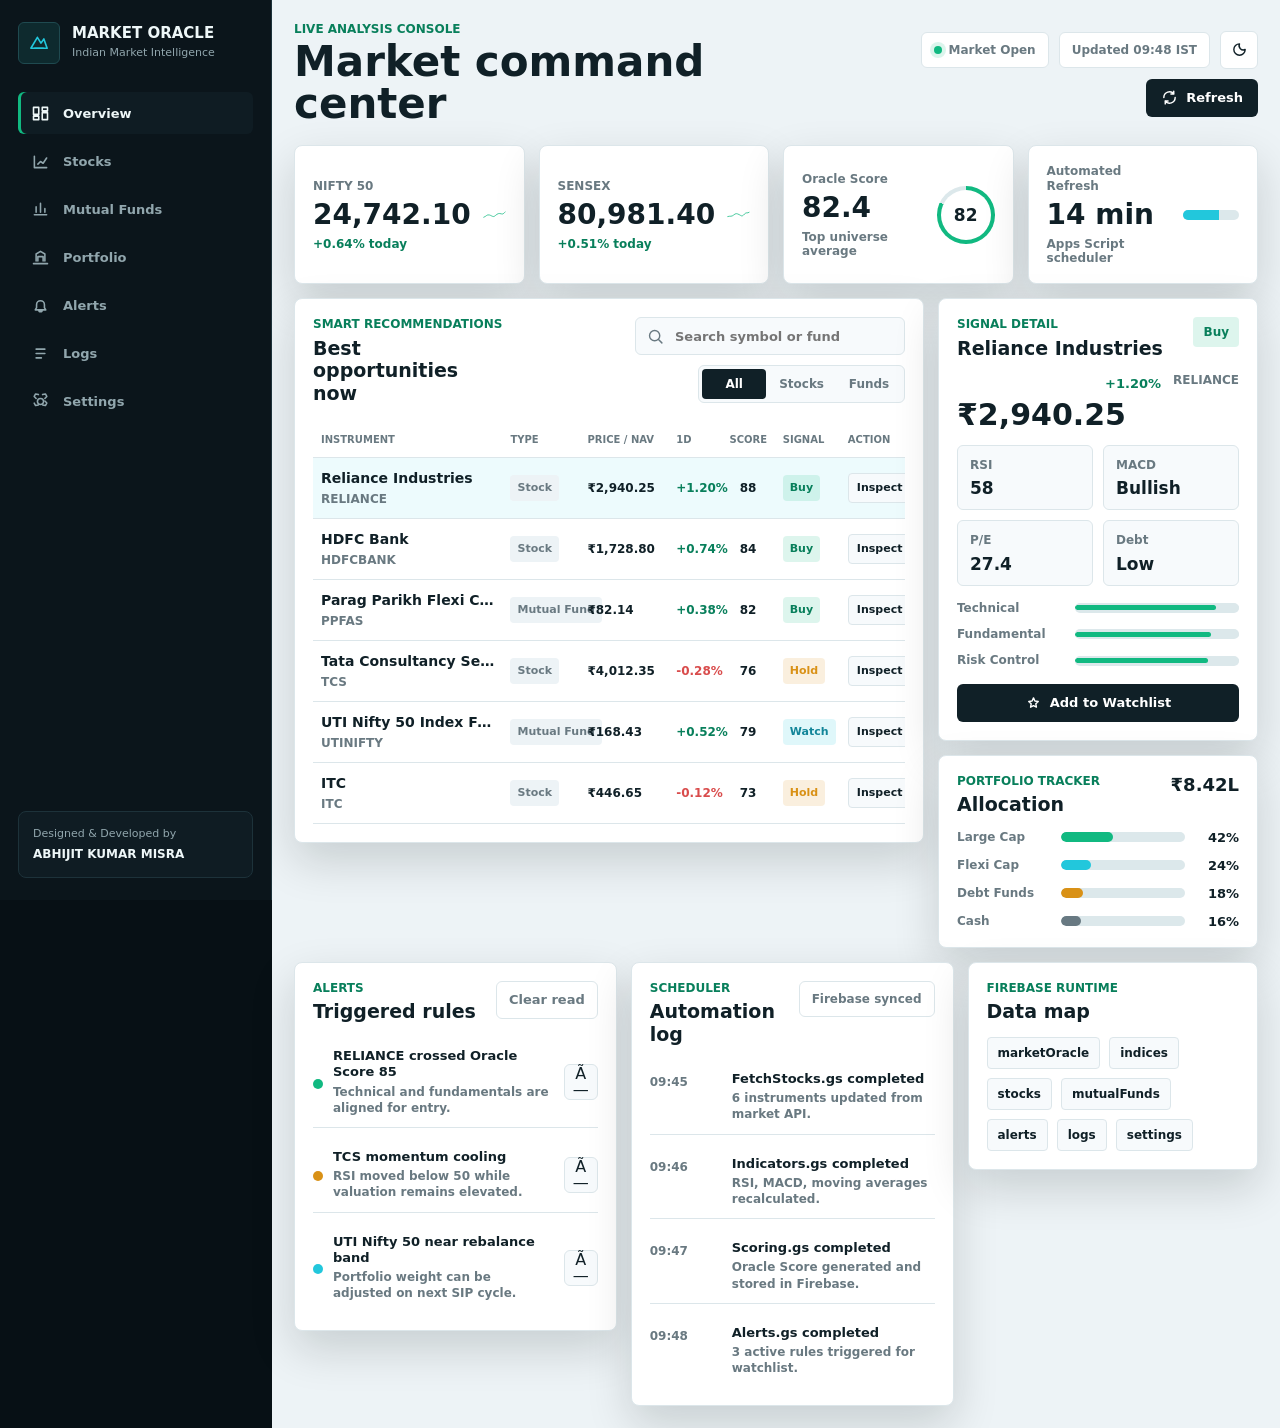
==== commit 953770d7: "Added manually after deleting manually" ====
--- a/index.html
+++ b/index.html
@@ -1,1037 +1,303 @@
-<!DOCTYPE html>
-<html lang="en">
-<head>
-<meta charset="UTF-8">
-<meta name="viewport" content="width=device-width,initial-scale=1,maximum-scale=1,user-scalable=no">
-<meta name="theme-color" content="#080c14" id="themeColor">
-<meta name="apple-mobile-web-app-capable" content="yes">
-<title>Market Oracle — Abhijit Kumar Misra</title>
-<script>
-// Apply theme before paint — prevents flash
-(function(){ if(localStorage.getItem('mo_theme')==='light') document.documentElement.setAttribute('data-theme','light'); })();
-</script>
-<link href="https://fonts.googleapis.com/css2?family=Cormorant+Garamond:ital,wght@0,300;0,400;1,300&family=JetBrains+Mono:wght@300;400;500&display=swap" rel="stylesheet">
-<style>
-:root{
-  --bg:#080c14;--bg2:#0d1525;--bg3:#111d30;
-  --border:rgba(201,168,76,0.18);
-  --gold:#c9a84c;--gold2:#f0d080;
-  --dim:rgba(255,255,255,0.38);--text:#e8e0d0;
-  --green:#00e676;--green2:#4ade80;
-  --yellow:#fbbf24;--red:#f87171;--blue:#60a5fa;
-  --mono:'JetBrains Mono',monospace;
-  --serif:'Cormorant Garamond',serif;
-  --r:7px;--tap:48px;
-}
-[data-theme=light]{
-  --bg:#f0ede6;--bg2:#faf8f4;--bg3:#fff;
-  --border:rgba(139,101,30,0.18);
-  --gold:#8b651e;--gold2:#6b4e12;
-  --dim:rgba(0,0,0,0.42);--text:#1a1410;
-  --green:#1a7a3f;--green2:#1e6b38;
-  --yellow:#b45309;--red:#b91c1c;--blue:#1d4ed8;
-}
-*,*::before,*::after{box-sizing:border-box;margin:0;padding:0;-webkit-tap-highlight-color:transparent}
-html{-webkit-text-size-adjust:100%}
-body{background:var(--bg);color:var(--text);font-family:var(--mono);font-size:14px;min-height:100vh;overflow-x:hidden;-webkit-font-smoothing:antialiased;padding-bottom:68px}
-body::before{content:'';position:fixed;inset:0;background:linear-gradient(rgba(201,168,76,0.03)1px,transparent 1px),linear-gradient(90deg,rgba(201,168,76,0.03)1px,transparent 1px);background-size:40px 40px;pointer-events:none;z-index:0}
-button,a{-webkit-tap-highlight-color:transparent;touch-action:manipulation}
-input,select{font-size:16px!important}
-.app{position:relative;z-index:1;max-width:1400px;margin:0 auto;padding:14px 12px 20px}
-@media(min-width:600px){.app{padding:24px 20px}}
-
-/* TOP BAR */
-.topbar{display:flex;gap:8px;margin-bottom:14px;flex-wrap:wrap;align-items:center}
-.tbtn{display:inline-flex;align-items:center;justify-content:center;gap:6px;background:transparent;border:1px solid var(--border);color:var(--dim);font-family:var(--mono);font-size:10px;letter-spacing:0.15em;text-transform:uppercase;padding:0 14px;height:var(--tap);border-radius:var(--r);cursor:pointer;text-decoration:none;transition:all 0.2s;white-space:nowrap}
-.tbtn:active{opacity:0.7;transform:scale(0.96)}
-.tbtn.back{border-color:rgba(201,168,76,0.3);color:var(--gold)}
-.tbtn.refresh{border-color:rgba(96,165,250,0.35);color:var(--blue)}
-.tbtn.refresh.spin svg{animation:spin 0.8s linear infinite}
-.tbtn.pdf{border-color:rgba(201,168,76,0.3);color:var(--gold)}
-.theme-btn{background:transparent;border:1px solid var(--border);color:var(--dim);font-size:18px;width:var(--tap);height:var(--tap);border-radius:var(--r);cursor:pointer;display:flex;align-items:center;justify-content:center;margin-left:auto}
-@keyframes spin{to{transform:rotate(360deg)}}
-@keyframes pulse{0%,100%{opacity:1}50%{opacity:0.3}}
-@keyframes fadeUp{from{opacity:0;transform:translateY(10px)}to{opacity:1;transform:translateY(0)}}
-@keyframes shimmer{to{transform:translateX(100%)}}
-
-/* STATUS BAR */
-.status-bar{display:flex;align-items:center;gap:10px;padding:10px 14px;border-radius:var(--r);margin-bottom:12px;font-size:11px;border:1px solid;min-height:40px;transition:all 0.3s}
-.status-bar.live{background:rgba(0,230,118,0.07);border-color:rgba(0,230,118,0.25);color:var(--green2)}
-.status-bar.loading{background:rgba(96,165,250,0.07);border-color:rgba(96,165,250,0.25);color:var(--blue)}
-.status-bar.error{background:rgba(248,113,113,0.07);border-color:rgba(248,113,113,0.25);color:var(--red)}
-.sdot{width:8px;height:8px;border-radius:50%;flex-shrink:0}
-.status-bar.live .sdot{background:var(--green);box-shadow:0 0 8px var(--green);animation:pulse 2s infinite}
-.status-bar.loading .sdot{background:var(--blue);animation:pulse 0.6s infinite}
-.status-bar.error .sdot{background:var(--red)}
-.smsg{flex:1}.stime{font-size:10px;opacity:0.6}
-
-/* HEADER */
-header{display:flex;flex-direction:column;gap:6px;padding-bottom:16px;border-bottom:1px solid var(--border);margin-bottom:18px}
-@media(min-width:600px){header{flex-direction:row;align-items:flex-end;justify-content:space-between}}
-.eyebrow{font-size:9px;letter-spacing:0.35em;text-transform:uppercase;color:var(--gold);opacity:0.75;margin-bottom:3px}
-h1{font-family:var(--serif);font-size:30px;font-weight:300;color:var(--gold2)}
-@media(min-width:600px){h1{font-size:38px}}
-h1 em{font-style:italic;color:var(--gold)}
-.hmeta{font-size:11px;color:var(--dim);line-height:1.9}
-@media(min-width:600px){.hmeta{text-align:right}}
-.ldot{display:inline-block;width:7px;height:7px;background:var(--green);border-radius:50%;margin-right:5px;box-shadow:0 0 8px var(--green);animation:pulse 2s infinite}
-
-/* SEARCH */
-.search-wrap{position:relative;margin-bottom:14px}
-.search-inp{width:100%;background:var(--bg2);border:1px solid var(--border);color:var(--text);font-family:var(--mono);font-size:13px!important;padding:11px 14px 11px 36px;border-radius:var(--r);outline:none;transition:border-color 0.2s}
-.search-inp:focus{border-color:var(--gold)}
-.sico{position:absolute;left:12px;top:50%;transform:translateY(-50%);color:var(--dim);pointer-events:none}
-.sclr{position:absolute;right:12px;top:50%;transform:translateY(-50%);background:none;border:none;color:var(--dim);cursor:pointer;font-size:16px;display:none}
-.sclr.show{display:block}
-
-/* CAPITAL BANNER */
-.cap-banner{display:grid;grid-template-columns:1fr 1fr;gap:1px;background:var(--border);border:1px solid var(--border);border-radius:var(--r);margin-bottom:14px;overflow:hidden}
-@media(min-width:600px){.cap-banner{grid-template-columns:repeat(4,1fr)}}
-.cap-cell{background:var(--bg2);padding:13px 14px;transition:background 0.3s}
-.clbl{font-size:9px;letter-spacing:0.2em;text-transform:uppercase;color:var(--dim);margin-bottom:5px}
-.cval{font-family:var(--serif);font-size:20px;font-weight:300;color:var(--gold2);line-height:1}
-@media(min-width:600px){.cval{font-size:24px}}
-.cval.g{color:var(--green2)}.cval.y{color:var(--yellow)}.cval.gold{color:var(--gold)}
-.csub{font-size:9px;color:var(--dim);margin-top:2px}
-.cbar{position:absolute;bottom:0;left:0;right:0;height:2px;background:var(--border)}
-.cbar-fill{height:100%;background:linear-gradient(90deg,var(--gold),var(--gold2));transition:width 1s}
-
-/* CAPITAL EDITOR */
-.cap-edit{background:var(--bg2);border:1px solid var(--border);border-radius:var(--r);padding:13px;margin-bottom:18px}
-.cap-fields{display:grid;grid-template-columns:1fr 1fr;gap:10px;margin-bottom:10px}
-@media(min-width:480px){.cap-fields{grid-template-columns:2fr 1fr 1fr}}
-.cf label{font-size:9px;letter-spacing:0.2em;color:var(--dim);text-transform:uppercase;display:block;margin-bottom:4px}
-.cap-inp{width:100%;background:var(--bg);border:1px solid var(--border);color:var(--gold2);font-family:var(--mono);padding:10px 11px;border-radius:var(--r);outline:none}
-.cap-inp:focus{border-color:var(--gold)}
-.btn{display:inline-flex;align-items:center;justify-content:center;background:var(--gold);color:#080c14;font-family:var(--mono);font-size:11px;letter-spacing:0.15em;text-transform:uppercase;padding:0 18px;height:var(--tap);border-radius:var(--r);cursor:pointer;border:none;font-weight:600;width:100%}
-.btn:active{opacity:0.8;transform:scale(0.97)}
-@media(min-width:480px){.btn{width:auto}}
-
-/* SECTION */
-.sec-head{display:flex;flex-direction:column;gap:8px;margin-bottom:12px;padding-bottom:10px;border-bottom:1px solid var(--border)}
-@media(min-width:600px){.sec-head{flex-direction:row;align-items:baseline;flex-wrap:wrap}}
-.sec-title{font-family:var(--serif);font-size:19px;font-weight:300;color:var(--gold2)}
-.sec-badge{font-size:10px;letter-spacing:0.2em;color:var(--dim);text-transform:uppercase}
-.sec-actions{display:flex;gap:8px;align-items:center}
-@media(min-width:600px){.sec-actions{margin-left:auto}}
-.sort-tabs{display:flex;border:1px solid var(--border);border-radius:var(--r);overflow:hidden}
-.stab{background:transparent;border:none;color:var(--dim);font-family:var(--mono);font-size:10px;letter-spacing:0.12em;text-transform:uppercase;padding:0 13px;height:38px;cursor:pointer;transition:all 0.15s}
-.stab.on{background:var(--gold);color:#080c14;font-weight:600}
-
-/* CARDS */
-.cards{display:grid;grid-template-columns:1fr;gap:10px;margin-bottom:36px}
-@media(min-width:520px){.cards{grid-template-columns:repeat(2,1fr)}}
-@media(min-width:860px){.cards{grid-template-columns:repeat(3,1fr)}}
-@media(min-width:1200px){.cards{grid-template-columns:repeat(4,1fr)}}
-.card{background:var(--bg2);border:1px solid var(--border);border-radius:var(--r);overflow:hidden;transition:transform 0.2s,box-shadow 0.2s;animation:fadeUp 0.4s ease both}
-@media(hover:hover){.card:hover{transform:translateY(-2px);box-shadow:0 10px 30px rgba(0,0,0,0.4)}}
-.card.sb{border-left:3px solid var(--green)}.card.b{border-left:3px solid var(--green2)}.card.w{border-left:3px solid var(--yellow)}.card.a{border-left:3px solid var(--red)}
-.ctop{padding:13px 14px 10px;border-bottom:1px solid var(--border);display:flex;justify-content:space-between;align-items:flex-start;gap:8px}
-.csym{font-size:10px;color:var(--gold);letter-spacing:0.15em}
-.cname{font-family:var(--serif);font-size:15px;color:var(--text);margin-top:2px;line-height:1.25}
-.csec{font-size:10px;color:var(--dim);margin-top:2px}
-.cage{font-size:9px;color:var(--dim);opacity:0.5;margin-top:1px}
-.sig{font-size:9px;font-weight:600;letter-spacing:0.07em;padding:5px 9px;border-radius:3px;white-space:nowrap;text-transform:uppercase;flex-shrink:0}
-.sig.sb{background:rgba(0,230,118,0.13);color:var(--green);border:1px solid rgba(0,230,118,0.3)}
-.sig.b{background:rgba(74,222,128,0.10);color:var(--green2);border:1px solid rgba(74,222,128,0.25)}
-.sig.w{background:rgba(251,191,36,0.10);color:var(--yellow);border:1px solid rgba(251,191,36,0.25)}
-.sig.a{background:rgba(248,113,113,0.10);color:var(--red);border:1px solid rgba(248,113,113,0.25)}
-.cbody{padding:12px 14px}
-.mrow{display:grid;grid-template-columns:repeat(3,1fr);gap:10px;margin-bottom:11px}
-.ml{font-size:9px;letter-spacing:0.15em;color:var(--dim);text-transform:uppercase;margin-bottom:2px}
-.mv{font-size:13px;color:var(--text)}
-.mv.up{color:var(--green2)}.mv.dn{color:var(--red)}.mv.gold{color:var(--gold)}
-.rrow{margin-bottom:11px}
-.rl{font-size:9px;color:var(--dim);letter-spacing:0.15em;margin-bottom:4px}
-.rtrack{height:4px;background:rgba(128,128,128,0.15);border-radius:2px;position:relative;margin:3px 0}
-.rfill{position:absolute;top:0;height:100%;background:linear-gradient(90deg,var(--red),var(--yellow),var(--green));border-radius:2px;width:100%}
-.rcursor{position:absolute;top:-4px;width:3px;height:12px;background:var(--gold2);border-radius:1px;transform:translateX(-50%)}
-.rends{display:flex;justify-content:space-between;font-size:9px;color:var(--dim);margin-top:2px}
-.srow{display:flex;align-items:center;gap:10px;margin-bottom:11px}
-.slbl{font-size:9px;color:var(--dim);width:50px;flex-shrink:0}
-.strack{flex:1;height:5px;background:rgba(128,128,128,0.15);border-radius:3px;overflow:hidden}
-.sfill{height:100%;border-radius:3px;transition:width 1.1s cubic-bezier(0.4,0,0.2,1)}
-.snum{font-size:13px;font-weight:500;width:28px;text-align:right}
-.rpill-row{display:flex;flex-wrap:wrap;gap:5px;margin-bottom:10px}
-.rpill{font-size:9px;padding:3px 8px;border-radius:12px;border:1px solid var(--border);color:var(--dim);background:rgba(128,128,128,0.07);white-space:nowrap}
-.rpill.g{border-color:rgba(74,222,128,0.3);color:var(--green2);background:rgba(74,222,128,0.06)}
-.rpill.r{border-color:rgba(248,113,113,0.3);color:var(--red);background:rgba(248,113,113,0.06)}
-.rpill.n{border-color:rgba(251,191,36,0.3);color:var(--yellow);background:rgba(251,191,36,0.06)}
-.cfoot{padding:9px 14px;background:rgba(0,0,0,0.12);display:flex;justify-content:space-between;align-items:center;border-top:1px solid var(--border)}
-[data-theme=light] .cfoot{background:rgba(0,0,0,0.04)}
-.aval{font-size:12px;color:var(--gold);font-weight:500}
-.asub{font-size:9px;color:var(--dim);display:block}
-.caw{display:flex;flex-direction:column;align-items:flex-end;gap:4px}
-.cah{font-size:9px;color:var(--dim);opacity:0.7;text-align:right;max-width:130px;line-height:1.3}
-.ibtn{font-family:var(--mono);font-size:10px;letter-spacing:0.08em;text-transform:uppercase;padding:0 13px;height:34px;border-radius:4px;cursor:pointer;transition:all 0.15s;white-space:nowrap;border:1px solid}
-.ibtn:active{transform:scale(0.95)}
-.ibtn.ib{background:rgba(0,230,118,0.08);border-color:rgba(0,230,118,0.28);color:var(--green2)}
-.ibtn.iw{background:rgba(251,191,36,0.08);border-color:rgba(251,191,36,0.28);color:var(--yellow)}
-
-/* SKELETON */
-.skel{background:var(--bg2);border:1px solid var(--border);border-radius:var(--r);padding:16px;height:195px;position:relative;overflow:hidden}
-.skel::after{content:'';position:absolute;inset:0;background:linear-gradient(90deg,transparent,rgba(128,128,128,0.06),transparent);animation:shimmer 1.3s infinite;transform:translateX(-100%)}
-.sl{background:rgba(128,128,128,0.1);border-radius:2px;margin-bottom:9px}
-
-/* PORTFOLIO */
-.port-banner{display:grid;grid-template-columns:1fr 1fr;gap:1px;background:var(--border);border:1px solid var(--border);border-radius:var(--r);margin-bottom:14px;overflow:hidden}
-@media(min-width:600px){.port-banner{grid-template-columns:repeat(4,1fr)}}
-.port-cell{background:var(--bg2);padding:13px 14px}
-.port-add{background:var(--bg2);border:1px solid var(--border);border-radius:var(--r);padding:14px;margin-bottom:18px}
-.pform{display:grid;grid-template-columns:1fr 1fr;gap:10px;margin-bottom:12px}
-@media(min-width:600px){.pform{grid-template-columns:repeat(3,1fr)}}
-@media(min-width:900px){.pform{grid-template-columns:repeat(6,1fr)}}
-.pf label{font-size:9px;letter-spacing:0.2em;color:var(--dim);text-transform:uppercase;display:block;margin-bottom:4px}
-.pt-profit{color:var(--green2)}.pt-loss{color:var(--red)}
-.pt-del{background:transparent;border:none;color:var(--dim);font-size:14px;cursor:pointer;padding:4px 6px;border-radius:3px}
-.pt-del:hover{color:var(--red)}
-
-/* LOG */
-.log-wrap{overflow-x:auto;-webkit-overflow-scrolling:touch;border-radius:var(--r);border:1px solid var(--border)}
-.log-tbl{width:100%;border-collapse:collapse;font-size:11px;min-width:500px}
-.log-tbl th{text-align:left;padding:9px 12px;font-size:9px;letter-spacing:0.2em;text-transform:uppercase;color:var(--dim);border-bottom:1px solid var(--border);white-space:nowrap;background:var(--bg2)}
-.log-tbl td{padding:9px 12px;border-bottom:1px solid rgba(128,128,128,0.08)}
-.log-tbl tr:last-child td{border-bottom:none}
-.log-tbl tr:hover td{background:rgba(201,168,76,0.04)}
-
-/* EMPTY */
-.empty{text-align:center;padding:44px 20px;color:var(--dim);grid-column:1/-1}
-.empty-icon{font-size:30px;margin-bottom:8px}
-.empty p{font-family:var(--serif);font-size:15px;line-height:1.6}
-
-/* BOTTOM NAV */
-.bnav{position:fixed;bottom:0;left:0;right:0;z-index:500;background:var(--bg2);border-top:1px solid var(--border);display:flex;align-items:stretch;padding-bottom:env(safe-area-inset-bottom,0px);box-shadow:0 -4px 20px rgba(0,0,0,0.3)}
-[data-theme=light] .bnav{box-shadow:0 -4px 20px rgba(0,0,0,0.08)}
-.nb{flex:1;display:flex;flex-direction:column;align-items:center;justify-content:center;gap:3px;background:transparent;border:none;color:var(--dim);font-family:var(--mono);font-size:9px;letter-spacing:0.1em;text-transform:uppercase;padding:10px 4px;cursor:pointer;min-height:56px;text-decoration:none;position:relative}
-.nb:active{opacity:0.6}.nb.on{color:var(--gold)}
-.nb-icon{font-size:20px;line-height:1}
-.nbdot{position:absolute;top:8px;right:calc(50% - 16px);width:7px;height:7px;background:var(--green);border-radius:50%;box-shadow:0 0 6px var(--green);animation:pulse 2s infinite;display:none}
-.nbdot.show{display:block}
-
-/* TABS */
-.tab{display:none}.tab.on{display:block;animation:fadeUp 0.3s ease}
-
-/* SIP OVERLAY */
-#sipOverlay{display:none;position:fixed;inset:0;background:var(--bg);z-index:2000;overflow-y:auto;-webkit-overflow-scrolling:touch}
-.sip-inner{max-width:800px;margin:0 auto;padding:20px 14px 80px}
-@media(min-width:600px){.sip-inner{padding:32px 24px 80px}}
-.sip-head{display:flex;justify-content:space-between;align-items:flex-start;margin-bottom:20px;padding-bottom:18px;border-bottom:1px solid var(--border)}
-.sip-title{font-family:var(--serif);font-size:26px;font-weight:300;color:var(--gold2);line-height:1}
-.sip-title em{font-style:italic;color:var(--gold)}
-.sip-res{display:grid;grid-template-columns:1fr;gap:1px;background:var(--border);border:1px solid var(--border);border-radius:var(--r);overflow:hidden;margin-bottom:20px}
-@media(min-width:480px){.sip-res{grid-template-columns:repeat(3,1fr)}}
-.sip-cell{background:var(--bg2);padding:14px 16px}
-.sip-form{display:grid;grid-template-columns:1fr 1fr;gap:11px;margin-bottom:18px}
-@media(min-width:600px){.sip-form{grid-template-columns:repeat(4,1fr)}}
-.sip-f label{font-size:9px;letter-spacing:0.2em;color:var(--dim);text-transform:uppercase;display:block;margin-bottom:4px}
-.sip-inp{width:100%;background:var(--bg);border:1px solid var(--border);color:var(--text);font-family:var(--mono);padding:11px 12px;border-radius:var(--r);outline:none;transition:border-color 0.2s}
-.sip-inp:focus{border-color:var(--gold)}
-.vs-grid{display:grid;grid-template-columns:1fr 1fr;gap:1px;background:var(--border);border:1px solid var(--border);border-radius:var(--r);overflow:hidden;margin-bottom:20px}
-.vs-cell{background:var(--bg2);padding:14px 16px;text-align:center}
-.vs-win{border-bottom:2px solid var(--green2)}
-.sip-presets{display:flex;flex-wrap:wrap;gap:7px;margin-bottom:20px}
-.spreset{background:transparent;border:1px solid var(--border);color:var(--dim);font-family:var(--mono);font-size:10px;padding:8px 12px;border-radius:var(--r);cursor:pointer;transition:all 0.15s}
-.spreset:active{border-color:var(--gold);color:var(--gold)}
-.disc{background:rgba(201,168,76,0.04);border:1px solid rgba(201,168,76,0.12);border-radius:var(--r);padding:13px;font-size:11px;color:var(--dim);line-height:1.7}
-.stitle{font-family:var(--serif);font-size:16px;color:var(--gold2);font-weight:300;margin-bottom:11px;padding-bottom:9px;border-bottom:1px solid var(--border)}
-.tw{overflow-x:auto;-webkit-overflow-scrolling:touch;border-radius:var(--r);border:1px solid var(--border);margin-bottom:20px}
-.chart-box{background:var(--bg2);border:1px solid var(--border);border-radius:var(--r);padding:14px 10px 6px;min-height:140px;margin-bottom:20px}
-
-/* TOAST */
-#toast{position:fixed;bottom:72px;left:50%;transform:translateX(-50%) translateY(20px);background:var(--bg3);border:1px solid var(--gold);color:var(--gold2);font-size:12px;padding:11px 20px;border-radius:var(--r);opacity:0;transition:all 0.3s cubic-bezier(0.4,0,0.2,1);z-index:9999;pointer-events:none;max-width:88vw;text-align:center;box-shadow:0 8px 24px rgba(0,0,0,0.5)}
-#toast.show{transform:translateX(-50%) translateY(0);opacity:1}
-
-/* FOOTER */
-.footer{text-align:center;margin-top:36px;padding:18px 0 4px;border-top:1px solid var(--border);font-size:10px;color:var(--dim);opacity:0.5;letter-spacing:0.2em;line-height:1.9}
-.footer strong{color:var(--gold);font-weight:700;display:block;font-size:12px;letter-spacing:0.15em;margin-top:1px;opacity:1}
-</style>
-</head>
-<body>
-<div class="app">
-
-<!-- TOP BAR -->
-<div class="topbar">
-  <a class="tbtn back" href="https://jitu85.github.io/Abhijit-Misra/" target="_blank">← Back</a>
-  <button class="tbtn refresh" id="refreshBtn" onclick="loadData(true)">
-    <svg width="12" height="12" viewBox="0 0 24 24" fill="none" stroke="currentColor" stroke-width="2.5" stroke-linecap="round"><path d="M23 4v6h-6"/><path d="M1 20v-6h6"/><path d="M3.51 9a9 9 0 0 1 14.85-3.36L23 10M1 14l4.64 4.36A9 9 0 0 0 20.49 15"/></svg>
-    Refresh
-  </button>
-  <button class="tbtn pdf" onclick="exportPDF()">📄 PDF</button>
-  <button class="theme-btn" id="themeBtn" onclick="toggleTheme()">🌙</button>
-</div>
-
-<!-- STATUS BAR -->
-<div class="status-bar loading" id="statusBar">
-  <div class="sdot"></div>
-  <div class="smsg" id="statusMsg">Loading live data…</div>
-  <div class="stime" id="statusTime"></div>
-</div>
-
-<!-- HEADER -->
-<header>
-  <div>
-    <div class="eyebrow">Personal Investment Intelligence</div>
-    <h1>Market <em>Oracle</em></h1>
-  </div>
-  <div class="hmeta">
-    <div id="liveStatus">⬤ Loading…</div>
-    <div id="lastUpdate">—</div>
-    <div id="curTime" style="color:var(--gold);opacity:0.8"></div>
-  </div>
-</header>
-
-<!-- SEARCH -->
-<div class="search-wrap">
-  <span class="sico">🔍</span>
-  <input class="search-inp" id="searchInp" type="search" placeholder="Search stocks, funds, sectors…" oninput="handleSearch(this.value)" autocomplete="off">
-  <button class="sclr" id="searchClr" onclick="clearSearch()">✕</button>
-</div>
-
-<!-- CAPITAL BANNER -->
-<div class="cap-banner">
-  <div class="cap-cell" style="position:relative">
-    <div class="clbl">Total Capital</div>
-    <div class="cval" id="capTotal">₹—</div>
-    <div class="csub">To deploy</div>
-    <div class="cbar"><div class="cbar-fill" id="capBar" style="width:0%"></div></div>
-  </div>
-  <div class="cap-cell">
-    <div class="clbl">Deployed</div>
-    <div class="cval y" id="capDep">₹—</div>
-    <div class="csub" id="capDepPct">—%</div>
-  </div>
-  <div class="cap-cell">
-    <div class="clbl">Remaining</div>
-    <div class="cval g" id="capRem">₹—</div>
-    <div class="csub">Available</div>
-  </div>
-  <div class="cap-cell">
-    <div class="clbl">Buy Signals</div>
-    <div class="cval gold" id="capSigs">—</div>
-    <div class="csub">Active now</div>
-  </div>
-</div>
-
-<!-- CAPITAL EDITOR -->
-<div class="cap-edit">
-  <div class="cap-fields">
-    <div class="cf"><label>Capital ₹</label><input class="cap-inp" id="capAmt" type="number" value="100000" inputmode="numeric"></div>
-    <div class="cf"><label>Stocks %</label><input class="cap-inp" id="capSPct" type="number" value="60" min="0" max="100" inputmode="numeric"></div>
-    <div class="cf"><label>MF %</label><input class="cap-inp" id="capMPct" type="number" value="40" min="0" max="100" inputmode="numeric"></div>
-  </div>
-  <button class="btn" onclick="recalcCap()">Recalculate Allocation</button>
-</div>
-
-<!-- STOCKS TAB -->
-<div class="tab on" id="tab-stocks">
-  <div class="sec-head">
-    <div><div class="sec-title">Equities &amp; ETFs</div><div class="sec-badge" id="stockCnt">—</div></div>
-    <div class="sec-actions">
-      <div class="sort-tabs">
-        <button class="stab on" onclick="sortSec('stocks','score',this)">Score</button>
-        <button class="stab" onclick="sortSec('stocks','drop',this)">Drop</button>
-        <button class="stab" onclick="sortSec('stocks','name',this)">A–Z</button>
-      </div>
+﻿<!doctype html>
+<html lang="en" data-theme="dark">
+  <head>
+    <meta charset="utf-8" />
+    <meta name="viewport" content="width=device-width, initial-scale=1" />
+    <meta
+      name="description"
+      content="MARKET ORACLE is an Indian stock and mutual fund analysis dashboard with scoring, alerts, and portfolio tracking."
+    />
+    <meta name="theme-color" content="#071015" />
+    <title>MARKET ORACLE</title>
+    <link rel="manifest" href="./manifest.webmanifest" />
+    <link rel="stylesheet" href="./styles.css?v=4" />
+  </head>
+  <body>
+    <div class="app-shell">
+      <aside class="sidebar" aria-label="Primary navigation">
+        <a class="brand" href="#overview" aria-label="MARKET ORACLE overview">
+          <span class="brand-mark" aria-hidden="true">
+            <svg viewBox="0 0 32 32" role="img">
+              <path d="M6 22.5 14 9l4.4 7.2L22 11l4 11.5H6Z" />
+              <path d="M10.8 22.5h10.4" />
+            </svg>
+          </span>
+          <span>
+            <strong>MARKET ORACLE</strong>
+            <small>Indian Market Intelligence</small>
+          </span>
+        </a>
+
+        <nav class="nav-list" aria-label="Dashboard sections">
+          <a class="nav-item is-active" href="#overview">
+            <svg viewBox="0 0 24 24" aria-hidden="true">
+              <path d="M4 13h6V5H4v8Zm0 6h6v-4H4v4Zm10 0h6v-8h-6v8Zm0-14v4h6V5h-6Z" />
+            </svg>
+            Overview
+          </a>
+          <a class="nav-item" href="#recommendations">
+            <svg viewBox="0 0 24 24" aria-hidden="true">
+              <path d="M5 19V6m0 13h14M9 15l3-3 3 2 4-6" />
+            </svg>
+            Stocks
+          </a>
+          <a class="nav-item" href="#recommendations">
+            <svg viewBox="0 0 24 24" aria-hidden="true">
+              <path d="M5 18h14M7 15V9m5 6V5m5 10v-4" />
+            </svg>
+            Mutual Funds
+          </a>
+          <a class="nav-item" href="#portfolio">
+            <svg viewBox="0 0 24 24" aria-hidden="true">
+              <path d="M4 19h16M7 16V8l5-3 5 3v8M9 16v-5h6v5" />
+            </svg>
+            Portfolio
+          </a>
+          <a class="nav-item" href="#alerts">
+            <svg viewBox="0 0 24 24" aria-hidden="true">
+              <path d="M6 17h12l-1.5-2.5V11a4.5 4.5 0 0 0-9 0v3.5L6 17Zm4 0a2 2 0 0 0 4 0" />
+            </svg>
+            Alerts
+          </a>
+          <a class="nav-item" href="#logs">
+            <svg viewBox="0 0 24 24" aria-hidden="true">
+              <path d="M7 7h10M7 12h10M7 17h6" />
+            </svg>
+            Logs
+          </a>
+          <a class="nav-item" href="#settings">
+            <svg viewBox="0 0 24 24" aria-hidden="true">
+              <path d="M12 8.5a3.5 3.5 0 1 0 0 7 3.5 3.5 0 0 0 0-7Z" />
+              <path d="m4.8 13.8 1.6 2.8 3.2-.7m4.8 0 3.2.7 1.6-2.8-2.2-2.4m0-2.8 2.2-2.4-1.6-2.8-3.2.7m-4.8 0-3.2-.7L4.8 6.2 7 8.6" />
+            </svg>
+            Settings
+          </a>
+        </nav>
+
+        <div class="designer-credit">
+          <span>Designed &amp; Developed by</span>
+          <strong>ABHIJIT KUMAR MISRA</strong>
+        </div>
+      </aside>
+
+      <main class="main">
+        <header class="topbar">
+          <div>
+            <p class="page-label">Live analysis console</p>
+            <h1>Market command center</h1>
+          </div>
+          <div class="topbar-actions">
+            <div class="status-pill" role="status">
+              <span class="status-dot" aria-hidden="true"></span>
+              <span id="marketStatus">Market Open</span>
+            </div>
+            <span class="last-refresh" id="lastRefresh">Updated 09:48 IST</span>
+            <button class="icon-button" id="themeToggle" type="button" aria-label="Toggle light and dark theme">
+              <svg viewBox="0 0 24 24" aria-hidden="true">
+                <path d="M12 4a8 8 0 1 0 8 8 6 6 0 0 1-8-8Z" />
+              </svg>
+            </button>
+            <button class="primary-button" id="refreshButton" type="button">
+              <svg viewBox="0 0 24 24" aria-hidden="true">
+                <path d="M20 12a8 8 0 0 1-14.2 5M4 12A8 8 0 0 1 18.2 7M18 3v4h-4M6 21v-4h4" />
+              </svg>
+              Refresh
+            </button>
+          </div>
+        </header>
+
+        <section class="metrics" id="overview" aria-label="Market overview">
+          <article class="metric-card">
+            <div>
+              <span>NIFTY 50</span>
+              <strong>24,742.10</strong>
+              <small class="positive">+0.64% today</small>
+            </div>
+            <svg class="sparkline" viewBox="0 0 120 48" aria-hidden="true">
+              <path d="M4 36 C18 31, 20 20, 34 24 S53 38, 65 27 84 14, 96 18 111 11, 116 8" />
+            </svg>
+          </article>
+          <article class="metric-card">
+            <div>
+              <span>SENSEX</span>
+              <strong>80,981.40</strong>
+              <small class="positive">+0.51% today</small>
+            </div>
+            <svg class="sparkline" viewBox="0 0 120 48" aria-hidden="true">
+              <path d="M4 32 C18 28, 24 34, 35 24 S52 16, 64 22 78 34, 91 20 104 18, 116 10" />
+            </svg>
+          </article>
+          <article class="metric-card">
+            <div>
+              <span>Oracle Score</span>
+              <strong id="averageScore">82.4</strong>
+              <small>Top universe average</small>
+            </div>
+            <div class="score-ring" style="--score: 82">
+              <span>82</span>
+            </div>
+          </article>
+          <article class="metric-card">
+            <div>
+              <span>Automated Refresh</span>
+              <strong id="refreshCountdown">14 min</strong>
+              <small>Apps Script scheduler</small>
+            </div>
+            <div class="refresh-meter" aria-hidden="true"><span></span></div>
+          </article>
+        </section>
+
+        <div class="content-grid">
+          <section class="panel recommendations-panel" id="recommendations">
+            <div class="panel-header">
+              <div>
+                <p class="section-label">Smart Recommendations</p>
+                <h2>Best opportunities now</h2>
+              </div>
+              <div class="tools">
+                <label class="search">
+                  <svg viewBox="0 0 24 24" aria-hidden="true">
+                    <path d="m21 21-4.4-4.4M10.8 18a7.2 7.2 0 1 1 0-14.4 7.2 7.2 0 0 1 0 14.4Z" />
+                  </svg>
+                  <input id="searchInput" type="search" placeholder="Search symbol or fund" />
+                </label>
+                <div class="segment" role="tablist" aria-label="Recommendation filter">
+                  <button class="is-active" type="button" data-filter="all">All</button>
+                  <button type="button" data-filter="stock">Stocks</button>
+                  <button type="button" data-filter="fund">Funds</button>
+                </div>
+              </div>
+            </div>
+
+            <div class="table-wrap">
+              <table>
+                <thead>
+                  <tr>
+                    <th scope="col">Instrument</th>
+                    <th scope="col">Type</th>
+                    <th scope="col">Price / NAV</th>
+                    <th scope="col">1D</th>
+                    <th scope="col">Score</th>
+                    <th scope="col">Signal</th>
+                    <th scope="col">Action</th>
+                  </tr>
+                </thead>
+                <tbody id="recommendationRows"></tbody>
+              </table>
+            </div>
+          </section>
+
+          <aside class="right-rail" aria-label="Signal details and portfolio">
+            <section class="panel signal-panel" aria-live="polite">
+              <div class="panel-header compact">
+                <div>
+                  <p class="section-label">Signal Detail</p>
+                  <h2 id="detailName">Reliance Industries</h2>
+                </div>
+                <span class="signal-badge" id="detailSignal">Buy</span>
+              </div>
+              <div class="detail-price">
+                <span id="detailSymbol">RELIANCE</span>
+                <strong id="detailPrice">₹2,940.25</strong>
+                <small id="detailMove" class="positive">+1.20%</small>
+              </div>
+              <div class="indicator-grid">
+                <div>
+                  <span>RSI</span>
+                  <strong id="rsiValue">58</strong>
+                </div>
+                <div>
+                  <span>MACD</span>
+                  <strong id="macdValue">Bullish</strong>
+                </div>
+                <div>
+                  <span>P/E</span>
+                  <strong id="peValue">27.4</strong>
+                </div>
+                <div>
+                  <span>Debt</span>
+                  <strong id="debtValue">Low</strong>
+                </div>
+              </div>
+              <div class="score-breakdown">
+                <div>
+                  <span>Technical</span>
+                  <meter id="technicalMeter" min="0" max="100" value="84"></meter>
+                </div>
+                <div>
+                  <span>Fundamental</span>
+                  <meter id="fundamentalMeter" min="0" max="100" value="78"></meter>
+                </div>
+                <div>
+                  <span>Risk Control</span>
+                  <meter id="riskMeter" min="0" max="100" value="81"></meter>
+                </div>
+              </div>
+              <button class="secondary-button" id="watchButton" type="button">
+                <svg viewBox="0 0 24 24" aria-hidden="true">
+                  <path d="M12 5.5 14 9.8l4.7.7-3.4 3.4.8 4.7-4.1-2.2-4.1 2.2.8-4.7-3.4-3.4 4.7-.7L12 5.5Z" />
+                </svg>
+                Add to Watchlist
+              </button>
+            </section>
+
+            <section class="panel allocation-panel" id="portfolio">
+              <div class="panel-header compact">
+                <div>
+                  <p class="section-label">Portfolio Tracker</p>
+                  <h2>Allocation</h2>
+                </div>
+                <strong class="portfolio-value">₹8.42L</strong>
+              </div>
+              <div class="allocation-list" id="allocationList"></div>
+            </section>
+          </aside>
+        </div>
+
+        <div class="bottom-grid">
+          <section class="panel" id="alerts">
+            <div class="panel-header compact">
+              <div>
+                <p class="section-label">Alerts</p>
+                <h2>Triggered rules</h2>
+              </div>
+              <button class="ghost-button" id="clearAlertsButton" type="button">Clear read</button>
+            </div>
+            <div class="alert-list" id="alertList"></div>
+          </section>
+
+          <section class="panel" id="logs">
+            <div class="panel-header compact">
+              <div>
+                <p class="section-label">Scheduler</p>
+                <h2>Automation log</h2>
+              </div>
+              <span class="sync-state">Firebase synced</span>
+            </div>
+            <ol class="log-list" id="logList"></ol>
+          </section>
+
+          <section class="panel" id="settings">
+            <div class="panel-header compact">
+              <div>
+                <p class="section-label">Firebase Runtime</p>
+                <h2>Data map</h2>
+              </div>
+            </div>
+            <div class="data-map" aria-label="Firebase Realtime Database structure">
+              <span>marketOracle</span>
+              <span>indices</span>
+              <span>stocks</span>
+              <span>mutualFunds</span>
+              <span>alerts</span>
+              <span>logs</span>
+              <span>settings</span>
+            </div>
+          </section>
+        </div>
+      </main>
     </div>
-  </div>
-  <div class="cards" id="stockCards">
-    <div class="skel"><div class="sl" style="height:9px;width:35%"></div><div class="sl" style="height:15px;width:70%;margin-top:8px"></div><div class="sl" style="height:4px;width:100%;margin-top:28px"></div></div>
-    <div class="skel"><div class="sl" style="height:9px;width:28%"></div><div class="sl" style="height:15px;width:65%;margin-top:8px"></div><div class="sl" style="height:4px;width:100%;margin-top:28px"></div></div>
-    <div class="skel"><div class="sl" style="height:9px;width:40%"></div><div class="sl" style="height:15px;width:75%;margin-top:8px"></div><div class="sl" style="height:4px;width:100%;margin-top:28px"></div></div>
-  </div>
-</div>
-
-<!-- FUNDS TAB -->
-<div class="tab" id="tab-mf">
-  <div class="sec-head">
-    <div><div class="sec-title">Mutual Funds</div><div class="sec-badge" id="mfCnt">—</div></div>
-    <div class="sec-actions">
-      <div class="sort-tabs">
-        <button class="stab on" onclick="sortSec('mfs','score',this)">Score</button>
-        <button class="stab" onclick="sortSec('mfs','cagr',this)">CAGR</button>
-        <button class="stab" onclick="sortSec('mfs','name',this)">A–Z</button>
-      </div>
-    </div>
-  </div>
-  <div class="cards" id="mfCards">
-    <div class="skel"><div class="sl" style="height:9px;width:25%"></div><div class="sl" style="height:15px;width:80%;margin-top:8px"></div><div class="sl" style="height:4px;width:100%;margin-top:28px"></div></div>
-    <div class="skel"><div class="sl" style="height:9px;width:22%"></div><div class="sl" style="height:15px;width:85%;margin-top:8px"></div><div class="sl" style="height:4px;width:100%;margin-top:28px"></div></div>
-    <div class="skel"><div class="sl" style="height:9px;width:30%"></div><div class="sl" style="height:15px;width:78%;margin-top:8px"></div><div class="sl" style="height:4px;width:100%;margin-top:28px"></div></div>
-  </div>
-</div>
-
-<!-- PORTFOLIO TAB -->
-<div class="tab" id="tab-portfolio">
-  <div class="port-banner">
-    <div class="port-cell"><div class="clbl">Total Invested</div><div class="cval" id="ptInv">₹0</div><div class="csub">All holdings</div></div>
-    <div class="port-cell"><div class="clbl">Current Value</div><div class="cval g" id="ptVal">₹0</div><div class="csub">At live prices</div></div>
-    <div class="port-cell"><div class="clbl">Total P&amp;L</div><div class="cval" id="ptPnl">₹0</div><div class="csub" id="ptPnlPct">0.00%</div></div>
-    <div class="port-cell"><div class="clbl">Holdings</div><div class="cval gold" id="ptCnt">0</div><div class="csub">Instruments</div></div>
-  </div>
-  <div class="port-add">
-    <div class="sec-title" style="margin-bottom:12px">Add Holding</div>
-    <div class="pform">
-      <div class="pf"><label>Type</label><select id="ptType" class="cap-inp" onchange="updatePortHint()"><option value="Stock">Stock / ETF</option><option value="MF">Mutual Fund</option></select></div>
-      <div class="pf"><label>Symbol / Code</label><input id="ptSym" class="cap-inp" placeholder="NSE:RELIANCE"></div>
-      <div class="pf"><label>Name</label><input id="ptNm" class="cap-inp" placeholder="Reliance Industries"></div>
-      <div class="pf"><label>Buy Price ₹</label><input id="ptBuy" class="cap-inp" type="number" inputmode="decimal"></div>
-      <div class="pf"><label>Qty / Units</label><input id="ptQty" class="cap-inp" type="number" inputmode="decimal"></div>
-      <div class="pf"><label>Buy Date</label><input id="ptDate" class="cap-inp" type="date"></div>
-    </div>
-    <button class="btn" onclick="addHolding()">+ Add to Portfolio</button>
-  </div>
-  <div class="sec-head">
-    <div><div class="sec-title">My Holdings</div><div class="sec-badge" id="ptHCnt">0 holdings</div></div>
-    <div class="sec-actions">
-      <button class="tbtn" onclick="exportPortCSV()" style="height:36px;font-size:9px;border-color:var(--blue);color:var(--blue)">⬇ CSV</button>
-      <button class="tbtn" onclick="clearPortfolio()" style="height:36px;font-size:9px">Clear</button>
-    </div>
-  </div>
-  <div class="log-wrap"><table class="log-tbl" id="ptTbl">
-    <thead><tr><th>Name</th><th>Type</th><th>Buy ₹</th><th>Qty</th><th>Invested</th><th>Live ₹</th><th>Value</th><th>P&amp;L</th><th>Return</th><th>Signal</th><th></th></tr></thead>
-    <tbody id="ptBody"></tbody>
-  </table></div>
-  <div class="empty" id="ptEmpty"><div class="empty-icon">💼</div><p>No holdings yet.<br>Add your first investment above.</p></div>
-</div>
-
-<!-- LOG TAB -->
-<div class="tab" id="tab-log">
-  <div class="sec-head">
-    <div><div class="sec-title">Decision Log</div><div class="sec-badge" id="logCnt">0 entries</div></div>
-    <div class="sec-actions">
-      <button class="tbtn" onclick="exportLogCSV()" style="height:36px;font-size:9px;border-color:var(--blue);color:var(--blue)">⬇ CSV</button>
-      <button class="tbtn" onclick="clearLog()" style="height:36px;font-size:9px">Clear</button>
-    </div>
-  </div>
-  <div class="log-wrap"><table class="log-tbl">
-    <thead><tr><th>Time</th><th>Type</th><th>Name</th><th>Price</th><th>Score</th><th>Signal</th><th>Action</th></tr></thead>
-    <tbody id="logBody"></tbody>
-  </table></div>
-  <div class="empty" id="logEmpty"><div class="empty-icon">📋</div><p>No decisions yet.<br>Tap Invest on any card.</p></div>
-</div>
-
-<div class="footer">Developed and Designed by<strong>Abhijit Kumar Misra (Jitu)</strong></div>
-</div>
-
-<!-- BOTTOM NAV -->
-<nav class="bnav">
-  <button class="nb on" id="nb-stocks" onclick="showTab('stocks')"><div class="nb-icon">📈</div><span>Stocks</span><div class="nbdot" id="dotS"></div></button>
-  <button class="nb" id="nb-mf" onclick="showTab('mf')"><div class="nb-icon">💰</div><span>Funds</span><div class="nbdot" id="dotM"></div></button>
-  <button class="nb" id="nb-portfolio" onclick="showTab('portfolio')"><div class="nb-icon">💼</div><span>Portfolio</span></button>
-  <button class="nb" id="nb-sip" onclick="openSIP()"><div class="nb-icon">📊</div><span>SIP</span></button>
-  <button class="nb" id="nb-log" onclick="showTab('log')"><div class="nb-icon">📋</div><span>Log</span></button>
-  <a class="nb" href="https://jitu85.github.io/Abhijit-Misra/" target="_blank"><div class="nb-icon">🏠</div><span>Home</span></a>
-</nav>
-
-<!-- SIP OVERLAY -->
-<div id="sipOverlay">
-<div class="sip-inner">
-  <div class="sip-head">
-    <div><div class="eyebrow" style="margin-bottom:5px">Systematic Investment Plan</div><div class="sip-title">SIP <em>Calculator</em></div></div>
-    <button class="btn" onclick="closeSIP()" style="min-width:76px;flex-shrink:0">✕ Close</button>
-  </div>
-  <div class="sip-form">
-    <div class="sip-f"><label>Monthly SIP ₹</label><input class="sip-inp" id="sipAmt" type="number" value="5000" inputmode="numeric" oninput="calcSIP()"></div>
-    <div class="sip-f"><label>Annual Return %</label><input class="sip-inp" id="sipRate" type="number" value="12" step="0.5" oninput="calcSIP()"></div>
-    <div class="sip-f"><label>Period (Years)</label><input class="sip-inp" id="sipYrs" type="number" value="10" oninput="calcSIP()"></div>
-    <div class="sip-f"><label>Step-Up % / Year</label><input class="sip-inp" id="sipStep" type="number" value="0" step="5" oninput="calcSIP()"></div>
-  </div>
-  <div class="sip-res">
-    <div class="sip-cell"><div class="clbl">Amount Invested</div><div class="cval" id="sipInv" style="font-size:22px">₹0</div><div class="csub" id="sipMo">over 0 months</div></div>
-    <div class="sip-cell"><div class="clbl">Estimated Wealth</div><div class="cval g" id="sipWlth" style="font-size:22px">₹0</div><div class="csub">Corpus at maturity</div></div>
-    <div class="sip-cell"><div class="clbl">Estimated Gains</div><div class="cval gold" id="sipGain" style="font-size:22px">₹0</div><div class="csub" id="sipROI">0% ROI</div></div>
-  </div>
-  <div class="stitle">Growth Visualisation</div>
-  <div class="chart-box" id="sipChart"></div>
-  <div class="stitle">SIP vs Lump Sum</div>
-  <div class="vs-grid">
-    <div class="vs-cell" id="vsSIPCell"><div class="clbl">SIP Corpus</div><div class="cval g" id="vsSIP" style="font-size:20px">₹0</div><div class="csub">Monthly instalments</div></div>
-    <div class="vs-cell" id="vsLSCell"><div class="clbl">Lump Sum Corpus</div><div class="cval" id="vsLS" style="color:var(--blue);font-size:20px">₹0</div><div class="csub">One-time investment</div></div>
-  </div>
-  <div id="vsVerdict" style="font-size:11px;color:var(--dim);margin-bottom:20px;padding:10px 14px;border-radius:var(--r);background:rgba(201,168,76,0.05);border:1px solid var(--border)"></div>
-  <div class="stitle">Goal-Based SIP</div>
-  <div style="display:grid;grid-template-columns:1fr 1fr;gap:11px;margin-bottom:20px;background:var(--bg2);border:1px solid var(--border);border-radius:var(--r);padding:14px">
-    <div class="sip-f"><label>Target Corpus ₹</label><input class="sip-inp" id="goalAmt" type="number" placeholder="5000000" inputmode="numeric" oninput="calcGoal()"></div>
-    <div class="sip-f"><label>Monthly SIP Needed</label><div id="goalResult" style="font-family:var(--serif);font-size:20px;color:var(--gold2);font-weight:300;padding-top:8px">Enter target above</div></div>
-  </div>
-  <div class="stitle">Year-by-Year Projection</div>
-  <div class="tw"><table class="log-tbl"><thead><tr><th>Year</th><th>Annual SIP</th><th>Total Invested</th><th>Corpus</th><th>Gains</th><th>ROI %</th></tr></thead><tbody id="sipTbl"></tbody></table></div>
-  <div class="stitle">Quick Scenarios</div>
-  <div class="sip-presets">
-    <button class="spreset" onclick="sipPreset(5000,12,10,0)">₹5K · 10Y · 12%</button>
-    <button class="spreset" onclick="sipPreset(10000,12,15,10)">₹10K · 15Y + 10% step-up</button>
-    <button class="spreset" onclick="sipPreset(25000,15,20,0)">₹25K · 20Y · 15%</button>
-    <button class="spreset" onclick="sipPreset(50000,18,25,10)">₹50K · 25Y · 18%</button>
-    <button class="spreset" onclick="sipPreset(1000,12,30,0)">₹1K · 30Y (power of time)</button>
-  </div>
-  <div class="disc">⚠️ <strong style="color:var(--gold)">Disclaimer:</strong> Approximate projections only. Actual returns vary. Past performance is not indicative of future results. Consult a SEBI-registered adviser before investing.</div>
-  <div class="footer" style="margin-top:32px">Developed and Designed by<strong>Abhijit Kumar Misra (Jitu)</strong></div>
-</div>
-</div>
-
-<div id="toast"></div>
-
-<script>
-'use strict';
-// ================================================================
-//  DATA SOURCE — same-origin fetch, zero CORS issues
-// ================================================================
-const DATA_URL = './data.json';
-
-// ================================================================
-//  CONSTANTS
-// ================================================================
-const SB=80,BUY=65,WATCH=45;
-const LS_LOG='mo_log',LS_CAP='mo_cap',LS_PORT='mo_port',LS_THEME='mo_theme';
-
-// ================================================================
-//  STATE
-// ================================================================
-let D      = null;  // live data
-let log    = sls(LS_LOG,[]);
-let cap    = sls(LS_CAP,{total:100000,sp:60,mp:40});
-let port   = sls(LS_PORT,[]);
-let srt    = {stocks:'score',mfs:'score'};
-let tab    = 'stocks';
-let q      = '';
-let dark   = localStorage.getItem(LS_THEME)!=='light';
-let sqTimer= null;
-
-// ── safe localStorage ──────────────────────────────────────────
-function sls(k,fb){try{const v=localStorage.getItem(k);return v?JSON.parse(v):fb;}catch(e){return fb;}}
-function svls(k,v){try{localStorage.setItem(k,JSON.stringify(v));}catch(e){}}
-
-// ================================================================
-//  BOOT
-// ================================================================
-(function boot(){
-  applyTheme(dark);
-  setV('capAmt',cap.total); setV('capSPct',cap.sp); setV('capMPct',cap.mp);
-  updateTime(); setInterval(updateTime,60000);
-  calcSIP(); renderPortfolio(); renderLog();
-  loadData(false);
-  initPTR(); initSwipe();
-})();
-
-// ================================================================
-//  LOAD DATA — simple fetch from ./data.json
-// ================================================================
-async function loadData(force){
-  setStatus('loading', force?'Fetching latest data…':'Loading data…');
-  spinning(true);
-  try {
-    // Add timestamp to bust cache when forced
-    const url = force ? DATA_URL+'?t='+Date.now() : DATA_URL;
-    const res = await fetch(url, {
-      cache: force ? 'no-store' : 'default',
-    });
-    if(!res.ok) throw new Error('HTTP '+res.status+' — data.json not found');
-    const data = await res.json();
-    if(!data||!data.timestamp) throw new Error('Invalid data format');
-
-    D = data;
-    D.stocks = Array.isArray(D.stocks)?D.stocks:[];
-    D.mfs    = Array.isArray(D.mfs)   ?D.mfs   :[];
-    D.log    = Array.isArray(D.log)   ?D.log   :[];
-
-    renderAll();
-    const ts = new Date(D.timestamp);
-    setStatus('live','🟢 Live data — updated by Google Sheets');
-    setV('lastUpdate','Updated '+ts.toLocaleTimeString('en-IN',{hour:'2-digit',minute:'2-digit'}));
-    setEl('liveStatus','<span class="ldot"></span>Live');
-    checkAge(ts);
-    toast('✓ '+D.stocks.length+' stocks · '+D.mfs.length+' funds loaded');
-    signalDots();
-
-  } catch(err){
-    setStatus('error','✗ '+err.message);
-    setEl('liveStatus','⬤ Error');
-    // Show helpful message if first load
-    if(!D){
-      setEl('stockCards',emptyH('data.json not found — run setupAll() in Apps Script first'));
-      setEl('mfCards',emptyH('data.json not found — run setupAll() in Apps Script first'));
-    }
-  } finally { spinning(false); }
-}
-
-function checkAge(ts){
-  const h=(Date.now()-ts)/3600000;
-  if(h>2) toast('⚠ Data is '+Math.round(h)+'h old — Apps Script may not be running');
-}
-
-function signalDots(){
-  const hasBS=(D.stocks||[]).some(s=>s.score>=BUY);
-  const hasBM=(D.mfs||[]).some(m=>m.score>=BUY);
-  document.getElementById('dotS').className='nbdot'+(hasBS?' show':'');
-  document.getElementById('dotM').className='nbdot'+(hasBM?' show':'');
-}
-
-// ================================================================
-//  RENDER
-// ================================================================
-function renderAll(){
-  if(!D)return;
-  computeAllocs();
-  renderBanner();
-  renderStocks();
-  renderMFs();
-  renderLog();
-  renderPortfolio();
-}
-
-function renderBanner(){
-  const tot=cap.total||0;
-  const dep=[...( D.stocks||[]),...(D.mfs||[])].reduce((s,i)=>s+(i._alloc||0),0);
-  const pct=tot>0?Math.round(dep/tot*100):0;
-  const sigs=[...(D.stocks||[]),...(D.mfs||[])].filter(x=>x.score>=BUY).length;
-  setEl('capTotal',fmt(tot)); setEl('capDep',fmt(dep));
-  setEl('capDepPct',pct+'%'); setEl('capRem',fmt(Math.max(0,tot-dep)));
-  setEl('capSigs',String(sigs));
-  document.getElementById('capBar').style.width=pct+'%';
-}
-
-function computeAllocs(){
-  alloc(D.stocks||[],cap.total*(cap.sp/100));
-  alloc(D.mfs||[],   cap.total*(cap.mp/100));
-}
-function alloc(arr,budget){
-  arr.forEach(x=>x._alloc=0);
-  const el=arr.filter(x=>x.score>=BUY);
-  const tot=el.reduce((s,x)=>s+x.score,0);
-  if(!tot)return;
-  el.forEach(x=>{x._alloc=Math.round((x.score/tot)*budget);});
-}
-
-function renderStocks(){
-  let a=[...(D.stocks||[])];
-  if(q) a=a.filter(s=>sch(s.name)||sch(s.symbol)||sch(s.sector));
-  a=sorted(a,srt.stocks);
-  setEl('stockCnt',a.length+' instruments');
-  setEl('stockCards',a.length?a.map(stockCard).join(''):emptyH(q?'No results':'No data yet'));
-}
-function renderMFs(){
-  let a=[...(D.mfs||[])];
-  if(q) a=a.filter(m=>sch(m.name)||sch(m.category)||sch(m.code));
-  a=sorted(a,srt.mfs);
-  setEl('mfCnt',a.length+' schemes');
-  setEl('mfCards',a.length?a.map(mfCard).join(''):emptyH(q?'No results':'No data yet'));
-}
-function sch(s){return String(s||'').toLowerCase().includes(q);}
-
-// ── STOCK CARD ───────────────────────────────────────────────────
-function stockCard(s,i){
-  const sc=s.score||0,sg=sig(sc),col=scol(sc);
-  const drop=s.high52&&s.price?((s.high52-s.price)/s.high52*100).toFixed(1):'—';
-  const pos=(s.high52&&s.low52&&s.high52>s.low52)?clamp((s.price-s.low52)/(s.high52-s.low52)*100,5,95):50;
-  const age=s.updated?ageLbl(s.updated):'';
-  const pills=stockPills(s);
-  const foot=footerHTML('Stock',s.symbol,s.name,s.price||0,sc,sg,s._alloc||0);
-  return`<div class="card ${sg.c}" style="animation-delay:${Math.min(i,7)*0.05}s">
-  <div class="ctop"><div style="min-width:0">
-    <div class="csym">${esc(s.symbol)}</div><div class="cname">${esc(s.name)}</div>
-    <div class="csec">${esc(s.sector)}</div>${age?`<div class="cage">${age}</div>`:''}
-  </div><div class="sig ${sg.c}">${sg.i}&nbsp;${sg.l}</div></div>
-  <div class="cbody">
-    <div class="mrow">
-      <div><div class="ml">Price</div><div class="mv gold">₹${s.price?n(s.price):'—'}</div></div>
-      <div><div class="ml">P/E</div><div class="mv">${s.pe||'—'}</div></div>
-      <div><div class="ml">Drop</div><div class="mv ${parseFloat(drop)>15?'up':'dn'}">${drop}%</div></div>
-    </div>
-    ${pills}
-    <div class="rrow"><div class="rl">52W Range</div>
-      <div class="rtrack"><div class="rfill"></div><div class="rcursor" style="left:${pos}%"></div></div>
-      <div class="rends"><span>₹${s.low52?n(s.low52):'—'}</span><span>₹${s.high52?n(s.high52):'—'}</span></div>
-    </div>
-    <div class="srow"><div class="slbl">Buy Score</div>
-      <div class="strack"><div class="sfill" style="width:${sc}%;background:${col}"></div></div>
-      <div class="snum" style="color:${col}">${sc}</div>
-    </div>
-  </div>
-  <div class="cfoot">${foot}</div></div>`;
-}
-
-// ── MF CARD ──────────────────────────────────────────────────────
-function mfCard(m,i){
-  const sc=m.score||0,sg=sig(sc),col=scol(sc);
-  const pos=(m.high1y&&m.low1y&&m.high1y>m.low1y)?clamp((m.nav-m.low1y)/(m.high1y-m.low1y)*100,5,95):50;
-  const age=m.updated?ageLbl(m.updated):'';
-  const pills=mfPills(m);
-  const foot=footerHTML('MF',m.code,m.name,m.nav||0,sc,sg,m._alloc||0);
-  return`<div class="card ${sg.c}" style="animation-delay:${Math.min(i,7)*0.05}s">
-  <div class="ctop"><div style="min-width:0">
-    <div class="csym">AMFI · ${esc(String(m.code))}</div><div class="cname">${esc(m.name)}</div>
-    <div class="csec">${esc(m.category)}</div>${age?`<div class="cage">NAV ${age}</div>`:''}
-  </div><div class="sig ${sg.c}">${sg.i}&nbsp;${sg.l}</div></div>
-  <div class="cbody">
-    <div class="mrow">
-      <div><div class="ml">NAV</div><div class="mv gold">₹${m.nav||'—'}</div></div>
-      <div><div class="ml">1Y CAGR</div><div class="mv ${(m.cagr1y||0)>=12?'up':'dn'}">${m.cagr1y?m.cagr1y.toFixed(1)+'%':'—'}</div></div>
-      <div><div class="ml">3Y CAGR</div><div class="mv ${(m.cagr3y||0)>=10?'up':'dn'}">${m.cagr3y?m.cagr3y.toFixed(1)+'%':'—'}</div></div>
-    </div>
-    ${pills}
-    <div class="rrow"><div class="rl">1Y NAV Range</div>
-      <div class="rtrack"><div class="rfill"></div><div class="rcursor" style="left:${pos}%"></div></div>
-      <div class="rends"><span>₹${m.low1y||'—'}</span><span>₹${m.high1y||'—'}</span></div>
-    </div>
-    <div class="srow"><div class="slbl">Buy Score</div>
-      <div class="strack"><div class="sfill" style="width:${sc}%;background:${col}"></div></div>
-      <div class="snum" style="color:${col}">${sc}</div>
-    </div>
-  </div>
-  <div class="cfoot">${foot}</div></div>`;
-}
-
-// ── REASON PILLS ─────────────────────────────────────────────────
-function stockPills(s){
-  const r=[];
-  if(s.high52&&s.low52&&s.high52>s.low52){
-    const p=(s.price-s.low52)/(s.high52-s.low52)*100;
-    if(p<=25)r.push(['Near 52W low ✓','g']);
-    else if(p<=55)r.push(['Mid 52W range','n']);
-    else r.push(['Near 52W high','r']);
-  }
-  if(s.high52&&s.price){
-    const d=((s.high52-s.price)/s.high52*100);
-    if(d>=30)r.push(['−'+d.toFixed(0)+'% from peak ✓','g']);
-    else if(d>=15)r.push(['−'+d.toFixed(0)+'% correction','n']);
-    else r.push(['−'+d.toFixed(0)+'% from peak','r']);
-  }
-  if(s.pe>0){
-    if(s.pe<=15)r.push(['P/E '+s.pe+' (low) ✓','g']);
-    else if(s.pe<=28)r.push(['P/E '+s.pe+' (fair)','n']);
-    else r.push(['P/E '+s.pe+' (high)','r']);
-  }
-  return r.length?'<div class="rpill-row">'+r.map(([t,c])=>`<span class="rpill ${c}">${t}</span>`).join('')+'</div>':'';
-}
-function mfPills(m){
-  const r=[];
-  if(m.high1y&&m.low1y&&m.high1y>m.low1y){
-    const p=(m.nav-m.low1y)/(m.high1y-m.low1y)*100;
-    if(p<=25)r.push(['Near 1Y low ✓','g']);
-    else if(p<=55)r.push(['Mid 1Y range','n']);
-    else r.push(['Near 1Y high','r']);
-  }
-  if(m.cagr1y){if(m.cagr1y>=18)r.push(['1Y CAGR '+m.cagr1y.toFixed(1)+'% ✓','g']);else if(m.cagr1y>=10)r.push(['1Y CAGR '+m.cagr1y.toFixed(1)+'%','n']);else r.push(['1Y CAGR '+m.cagr1y.toFixed(1)+'% (low)','r']);}
-  if(m.cagr3y){if(m.cagr3y>=14)r.push(['3Y CAGR '+m.cagr3y.toFixed(1)+'% ✓','g']);else if(m.cagr3y>=8)r.push(['3Y CAGR '+m.cagr3y.toFixed(1)+'%','n']);else r.push(['3Y CAGR '+m.cagr3y.toFixed(1)+'% (low)','r']);}
-  return r.length?'<div class="rpill-row">'+r.map(([t,c])=>`<span class="rpill ${c}">${t}</span>`).join('')+'</div>':'';
-}
-
-// ── CARD FOOTER ───────────────────────────────────────────────────
-function footerHTML(type,code,name,price,sc,sg,alloc){
-  const c=eQ(code),nm=eQ(name);
-  const aDiv=`<div><div class="aval">${alloc>0?fmt(alloc):'₹0'}</div><span class="asub">recommended</span></div>`;
-  if(sg.c==='sb'||sg.c==='b') return aDiv+`<div class="caw"><button class="ibtn ib" onclick="recInvest('${type}','${c}','${nm}',${price},${sc})">✓ Record Investment</button><span class="cah">Score ${sc}/100 — ${sg.c==='sb'?'Strong entry':'Good entry'}</span></div>`;
-  if(sg.c==='w') return aDiv+`<div class="caw"><button class="ibtn iw" onclick="recInvest('${type}','${c}','${nm}',${price},${sc})">⏳ Add to Watchlist</button><span class="cah">Score ${sc}/100 — Wait for better entry</span></div>`;
-  return`<div></div><div class="caw"><span class="cah" style="color:var(--red);opacity:1;font-size:10px">Score ${sc}/100<br>Not recommended now</span></div>`;
-}
-
-// ================================================================
-//  SORT, SEARCH, TABS
-// ================================================================
-function sortSec(type,by,btn){
-  srt[type]=by;
-  btn.closest('.sort-tabs').querySelectorAll('.stab').forEach(t=>t.classList.remove('on'));
-  btn.classList.add('on');
-  if(D){if(type==='stocks')renderStocks();else renderMFs();}
-}
-function sorted(arr,by){
-  const c=[...arr];
-  if(by==='score')return c.sort((a,b)=>b.score-a.score);
-  if(by==='name') return c.sort((a,b)=>(a.name||'').localeCompare(b.name||''));
-  if(by==='drop') return c.sort((a,b)=>{const d=x=>x.high52&&x.price?((x.high52-x.price)/x.high52*100):0;return d(b)-d(a);});
-  if(by==='cagr') return c.sort((a,b)=>(b.cagr1y||0)-(a.cagr1y||0));
-  return c;
-}
-function handleSearch(v){
-  document.getElementById('searchClr').className='sclr'+(v?' show':'');
-  clearTimeout(sqTimer);
-  sqTimer=setTimeout(()=>{q=v.toLowerCase().trim();if(D){renderStocks();renderMFs();}},150);
-}
-function clearSearch(){q='';setV('searchInp','');document.getElementById('searchClr').className='sclr';if(D){renderStocks();renderMFs();}}
-function showTab(name){
-  tab=name;
-  document.querySelectorAll('.tab').forEach(t=>t.classList.remove('on'));
-  document.querySelectorAll('.nb').forEach(b=>b.classList.remove('on'));
-  document.getElementById('tab-'+name).classList.add('on');
-  document.getElementById('nb-'+name)?.classList.add('on');
-  window.scrollTo({top:0,behavior:'smooth'});
-}
-
-// ================================================================
-//  LOG
-// ================================================================
-function renderLog(){
-  const shLog=(D?.log||[]);
-  const all=[...log,...shLog].sort((a,b)=>new Date(b.time)-new Date(a.time)).slice(0,80);
-  setEl('logCnt',all.length+' entries');
-  const body=document.getElementById('logBody'),emp=document.getElementById('logEmpty');
-  if(!all.length){body.innerHTML='';emp.style.display='block';return;}
-  emp.style.display='none';
-  body.innerHTML=all.map(e=>`<tr>
-    <td style="color:var(--dim);white-space:nowrap">${fmtT(e.time)}</td>
-    <td>${esc(e.type||'')}</td>
-    <td><strong>${esc(e.code||e.symbol||'')}</strong><br><span style="color:var(--dim);font-size:10px">${esc(trunc(e.name||'',20))}</span></td>
-    <td style="color:var(--gold)">₹${esc(String(e.price||'—'))}</td>
-    <td style="color:${scol(e.score||0)}">${e.score||'—'}</td>
-    <td style="white-space:nowrap">${esc(e.signal||'—')}</td>
-    <td style="color:var(--green2)">${esc(e.action||'')}</td>
-  </tr>`).join('');
-}
-function recInvest(type,code,name,price,score){
-  haptic(15);
-  const sg=sig(score);
-  log.unshift({time:new Date().toISOString(),type,code,name,price:Number(price).toFixed(2),score,signal:sg.i+' '+sg.l,action:'🟢 INVESTED',src:'local'});
-  svls(LS_LOG,log.slice(0,100));renderLog();
-  toast('✓ Recorded: '+name);
-}
-function clearLog(){if(!confirm('Clear local log?'))return;log=[];localStorage.removeItem(LS_LOG);renderLog();}
-function exportLogCSV(){
-  const all=[...log,...(D?.log||[])].sort((a,b)=>new Date(b.time)-new Date(a.time));
-  if(!all.length){toast('No entries');return;}
-  const hdr=csvBrand()+'Time,Type,Code,Name,Price,Score,Signal,Action\n';
-  const rows=all.map(e=>[fmtT(e.time),e.type||'',e.code||'',cv(e.name||''),e.price||'',e.score||'',cv((e.signal||'').replace(/[⚡✅👁⛔🟢]/g,'')),cv(e.action||'')].join(',')).join('\n');
-  dlCSV(hdr+rows,'MarketOracle_Log_'+today());
-}
-
-// ================================================================
-//  PORTFOLIO
-// ================================================================
-function updatePortHint(){
-  const t=document.getElementById('ptType').value;
-  document.getElementById('ptSym').placeholder=t==='MF'?'AMFI Code e.g. 122639':'e.g. NSE:RELIANCE';
-}
-function getLivePrice(h){
-  if(!D)return null;
-  if(h.type==='Stock'){const m=(D.stocks||[]).find(s=>s.symbol?.toUpperCase()===h.symbol?.toUpperCase());return m?Number(m.price||0):null;}
-  else{const m=(D.mfs||[]).find(m=>String(m.code||'').trim()===String(h.symbol||'').trim());return m?Number(m.nav||0):null;}
-}
-function getLiveSig(h){
-  if(!D)return null;
-  if(h.type==='Stock'){const m=(D.stocks||[]).find(s=>s.symbol?.toUpperCase()===h.symbol?.toUpperCase());return m?m.signal:null;}
-  else{const m=(D.mfs||[]).find(m=>String(m.code||'').trim()===String(h.symbol||'').trim());return m?m.signal:null;}
-}
-function addHolding(){
-  const type=document.getElementById('ptType').value;
-  const sym =document.getElementById('ptSym').value.trim();
-  const nm  =document.getElementById('ptNm').value.trim();
-  const buy =parseFloat(document.getElementById('ptBuy').value);
-  const qty =parseFloat(document.getElementById('ptQty').value);
-  const dt  =document.getElementById('ptDate').value;
-  if(!sym){toast('❌ Symbol required');return;}
-  if(!nm){toast('❌ Name required');return;}
-  if(!buy||buy<=0){toast('❌ Buy price must be positive');return;}
-  if(!qty||qty<=0){toast('❌ Quantity must be positive');return;}
-  port.push({id:Date.now(),type,symbol:sym,name:nm,buyPrice:buy,qty,date:dt||new Date().toISOString().slice(0,10)});
-  svls(LS_PORT,port);renderPortfolio();haptic(15);toast('✓ Added: '+nm);
-  ['ptSym','ptNm','ptBuy','ptQty','ptDate'].forEach(id=>{const el=document.getElementById(id);if(el)el.value='';});
-}
-function removeHolding(id){port=port.filter(h=>h.id!==id);svls(LS_PORT,port);renderPortfolio();toast('Holding removed');}
-function clearPortfolio(){if(!confirm('Clear all holdings?'))return;port=[];localStorage.removeItem(LS_PORT);renderPortfolio();}
-function renderPortfolio(){
-  const body=document.getElementById('ptBody'),emp=document.getElementById('ptEmpty');
-  setEl('ptHCnt',port.length+' holdings');
-  if(!port.length){body.innerHTML='';emp.style.display='block';updatePortBanner(0,0);return;}
-  emp.style.display='none';
-  let totInv=0,totVal=0;
-  body.innerHTML=port.map(h=>{
-    const lp=getLivePrice(h)||h.buyPrice;
-    const inv=h.buyPrice*h.qty,cv2=lp*h.qty,pnl=cv2-inv;
-    const ret=inv>0?(pnl/inv*100):0;const isP=pnl>=0;
-    totInv+=inv;totVal+=cv2;
-    const lsig=getLiveSig(h);
-    return`<tr>
-      <td><strong style="font-size:12px">${esc(h.name)}</strong><br><span style="color:var(--dim);font-size:10px">${esc(h.symbol)} · ${esc(h.date)}</span></td>
-      <td style="font-size:11px">${esc(h.type)}</td>
-      <td style="color:var(--gold)">₹${n(h.buyPrice)}</td>
-      <td>${n(h.qty)}</td>
-      <td>₹${Math.round(inv).toLocaleString('en-IN')}</td>
-      <td>${lp?'₹'+n(lp):'<span style="color:var(--dim)">—</span>'}</td>
-      <td>₹${Math.round(cv2).toLocaleString('en-IN')}</td>
-      <td class="${isP?'pt-profit':'pt-loss'}">${isP?'+':''}₹${Math.round(pnl).toLocaleString('en-IN')}</td>
-      <td class="${isP?'pt-profit':'pt-loss'}" style="font-weight:500">${isP?'+':''}${ret.toFixed(2)}%</td>
-      <td style="font-size:10px">${lsig?esc(lsig):'—'}</td>
-      <td><button class="pt-del" onclick="removeHolding(${h.id})">🗑</button></td>
-    </tr>`;
-  }).join('');
-  updatePortBanner(totInv,totVal);
-}
-function updatePortBanner(inv,val){
-  const pnl=val-inv,ret=inv>0?(pnl/inv*100):0,isP=pnl>=0;
-  setEl('ptInv',fmt(inv));setEl('ptVal',fmt(val));setEl('ptCnt',String(port.length));
-  const pel=document.getElementById('ptPnl');
-  if(pel){pel.textContent=(isP?'+':'')+fmt(pnl);pel.className='cval '+(isP?'g':'');}
-  const ppel=document.getElementById('ptPnlPct');
-  if(ppel){ppel.textContent=(isP?'+':'')+ret.toFixed(2)+'%';ppel.style.color=isP?'var(--green2)':'var(--red)';}
-}
-function exportPortCSV(){
-  if(!port.length){toast('No holdings');return;}
-  const hdr=csvBrand()+'Name,Type,Symbol,Buy Price,Qty,Invested,Live Price,Value,P&L,Return %,Date\n';
-  const rows=port.map(h=>{const lp=getLivePrice(h)||h.buyPrice,cv2=lp*h.qty,pnl=cv2-(h.buyPrice*h.qty),ret=h.buyPrice>0?(pnl/(h.buyPrice*h.qty)*100).toFixed(2):0;return[cv(h.name),h.type,h.symbol,h.buyPrice,h.qty,Math.round(h.buyPrice*h.qty),lp,Math.round(cv2),Math.round(pnl),ret,h.date].join(',');}).join('\n');
-  dlCSV(hdr+rows,'MarketOracle_Portfolio_'+today());
-}
-
-// ================================================================
-//  CAPITAL
-// ================================================================
-function recalcCap(){
-  const t=parseFloat(document.getElementById('capAmt').value);
-  const s=parseFloat(document.getElementById('capSPct').value);
-  const m=parseFloat(document.getElementById('capMPct').value);
-  if(isNaN(t)||t<=0){toast('❌ Capital must be positive');return;}
-  if(isNaN(s)||s<0||s>100){toast('❌ Stocks % must be 0–100');return;}
-  if(isNaN(m)||m<0||m>100){toast('❌ MF % must be 0–100');return;}
-  if(s+m>100){toast('❌ Total allocation cannot exceed 100%');return;}
-  cap={total:t,sp:s,mp:m};svls(LS_CAP,cap);
-  if(D)renderAll();haptic(10);toast('Capital updated');
-}
-
-// ================================================================
-//  SIP CALCULATOR
-// ================================================================
-function openSIP(){document.getElementById('sipOverlay').style.display='block';document.body.style.overflow='hidden';calcSIP();haptic(10);}
-function closeSIP(){document.getElementById('sipOverlay').style.display='none';document.body.style.overflow='';}
-function sipPreset(a,r,y,s){setV('sipAmt',a);setV('sipRate',r);setV('sipYrs',y);setV('sipStep',s);calcSIP();haptic(6);}
-function calcSIP(){
-  const mo=parseFloat(document.getElementById('sipAmt').value)||0;
-  const rt=parseFloat(document.getElementById('sipRate').value)||12;
-  const yr=parseInt(document.getElementById('sipYrs').value)||10;
-  const su=parseFloat(document.getElementById('sipStep').value)||0;
-  const r=rt/12/100;
-  let corpus=0,invested=0,rows='',sip=mo;
-  for(let y=1;y<=yr;y++){
-    const ys=sip*12;
-    for(let m=0;m<12;m++){corpus=(corpus+sip)*(1+r);invested+=sip;}
-    const g=corpus-invested,roi=invested>0?((g/invested)*100).toFixed(1):0;
-    rows+=`<tr><td>Yr ${y}</td><td>₹${Math.round(ys).toLocaleString('en-IN')}</td><td>₹${Math.round(invested).toLocaleString('en-IN')}</td><td style="color:var(--green2)">₹${Math.round(corpus).toLocaleString('en-IN')}</td><td style="color:var(--gold)">₹${Math.round(g).toLocaleString('en-IN')}</td><td style="color:${g>0?'var(--green2)':'var(--red)'}">${roi}%</td></tr>`;
-    if(su>0)sip*=(1+su/100);
-  }
-  const gains=corpus-invested,roi=invested>0?((gains/invested)*100).toFixed(1):0;
-  setEl('sipInv','₹'+Math.round(invested).toLocaleString('en-IN'));
-  setEl('sipWlth','₹'+Math.round(corpus).toLocaleString('en-IN'));
-  setEl('sipGain','₹'+Math.round(gains).toLocaleString('en-IN'));
-  setEl('sipMo','over '+(yr*12)+' months');
-  setEl('sipROI',roi+'% ROI');
-  document.getElementById('sipTbl').innerHTML=rows;
-  const ls=invested*Math.pow(1+rt/100,yr),sw=corpus>ls;
-  setEl('vsSIP','₹'+Math.round(corpus).toLocaleString('en-IN'));
-  setEl('vsLS','₹'+Math.round(ls).toLocaleString('en-IN'));
-  document.getElementById('vsSIPCell').className='vs-cell'+(sw?' vs-win':'');
-  document.getElementById('vsLSCell').className='vs-cell'+(sw?'':' vs-win');
-  setEl('vsVerdict',sw?'✅ SIP wins by ₹'+Math.round(Math.abs(corpus-ls)).toLocaleString('en-IN')+' — rupee cost averaging beats lump sum.':'✅ Lump Sum wins by ₹'+Math.round(Math.abs(ls-corpus)).toLocaleString('en-IN')+' — investing upfront compounds longer.');
-  calcGoal();
-  setTimeout(drawSIPChart,50);
-}
-function calcGoal(){
-  const rt=parseFloat(document.getElementById('sipRate').value)||12;
-  const yr=parseInt(document.getElementById('sipYrs').value)||10;
-  const goal=parseFloat(document.getElementById('goalAmt').value)||0;
-  if(!goal){setEl('goalResult','Enter target above');return;}
-  const r=rt/12/100,nm=yr*12;
-  const needed=goal*r/(Math.pow(1+r,nm)-1);
-  setEl('goalResult','₹'+Math.round(needed).toLocaleString('en-IN')+' / month');
-}
-function drawSIPChart(){
-  const mo=parseFloat(document.getElementById('sipAmt').value)||0;
-  const rt=parseFloat(document.getElementById('sipRate').value)||12;
-  const yr=parseInt(document.getElementById('sipYrs').value)||10;
-  const su=parseFloat(document.getElementById('sipStep').value)||0;
-  const r=rt/12/100;let corpus=0,invested=0,sip=mo;
-  const pts=[],inv=[];
-  for(let y=1;y<=yr;y++){for(let m=0;m<12;m++){corpus=(corpus+sip)*(1+r);invested+=sip;}pts.push(corpus);inv.push(invested);if(su>0)sip*=(1+su/100);}
-  const el=document.getElementById('sipChart');if(!el)return;
-  const W=el.clientWidth||300,H=110,max=Math.max(...pts),min=0;
-  const px=(_,i)=>Math.round((i/(yr-1||1))*W);
-  const py=v=>Math.round(H-((v-min)/(max-min||1))*H*0.88)-4;
-  const cp=pts.map((v,i)=>(i===0?'M':'L')+px(v,i)+' '+py(v)).join(' ');
-  const ip=inv.map((v,i)=>(i===0?'M':'L')+px(v,i)+' '+py(v)).join(' ');
-  el.innerHTML=`<svg width="100%" height="${H+20}" viewBox="0 0 ${W} ${H+20}" style="overflow:visible"><defs><linearGradient id="cg" x1="0" y1="0" x2="0" y2="1"><stop offset="0%" stop-color="var(--green2)" stop-opacity="0.3"/><stop offset="100%" stop-color="var(--green2)" stop-opacity="0"/></linearGradient></defs><path d="${cp} L${W} ${H} L0 ${H} Z" fill="url(#cg)"/><path d="${ip}" fill="none" stroke="var(--gold)" stroke-width="1.5" stroke-dasharray="4 3" opacity="0.7"/><path d="${cp}" fill="none" stroke="var(--green2)" stroke-width="2"/><text x="4" y="${H+14}" font-size="9" fill="var(--green2)" font-family="monospace">Corpus</text><text x="60" y="${H+14}" font-size="9" fill="var(--gold)" font-family="monospace">── Invested</text></svg>`;
-}
-
-// ================================================================
-//  PDF EXPORT
-// ================================================================
-function exportPDF(){
-  const now=new Date().toLocaleString('en-IN');
-  let portRows='',totInv=0,totVal=0;
-  port.forEach(h=>{
-    const lp=getLivePrice(h)||h.buyPrice,cv2=lp*h.qty,pnl=cv2-(h.buyPrice*h.qty),ret=h.buyPrice>0?(pnl/(h.buyPrice*h.qty)*100).toFixed(2):0;
-    totInv+=h.buyPrice*h.qty;totVal+=cv2;
-    const c=pnl>=0?'#1a7a3f':'#b91c1c';
-    portRows+=`<tr><td>${h.name}<br><small style="color:#888">${h.symbol} · ${h.date}</small></td><td>${h.type}</td><td>₹${h.buyPrice.toLocaleString('en-IN')}</td><td>${h.qty}</td><td>₹${Math.round(h.buyPrice*h.qty).toLocaleString('en-IN')}</td><td>₹${lp?lp.toLocaleString('en-IN'):'—'}</td><td>₹${Math.round(cv2).toLocaleString('en-IN')}</td><td style="color:${c};font-weight:600">${pnl>=0?'+':''}₹${Math.round(pnl).toLocaleString('en-IN')}</td><td style="color:${c}">${pnl>=0?'+':''}${ret}%</td></tr>`;
-  });
-  if(!portRows)portRows='<tr><td colspan="9" style="text-align:center;color:#888;padding:16px">No holdings recorded</td></tr>';
-  let sRows='',mRows='';
-  (D?.stocks||[]).forEach(s=>{const sc=s.score||0,sg2=sig(sc),c=sc>=BUY?'#1a7a3f':sc>=WATCH?'#b45309':'#b91c1c';sRows+=`<tr><td>${s.symbol}</td><td>${s.name}</td><td>${s.sector||''}</td><td>₹${s.price?s.price.toLocaleString('en-IN'):'—'}</td><td>${s.pe||'—'}</td><td><span style="background:${c};color:#fff;padding:2px 8px;border-radius:3px;font-size:10px">${sg2.i} ${sg2.l}</span></td><td style="color:${c};font-weight:700">${sc}/100</td></tr>`;});
-  (D?.mfs||[]).forEach(m=>{const sc=m.score||0,sg2=sig(sc),c=sc>=BUY?'#1a7a3f':sc>=WATCH?'#b45309':'#b91c1c';mRows+=`<tr><td>${m.code}</td><td>${m.name}</td><td>${m.category||''}</td><td>₹${m.nav||'—'}</td><td>${m.cagr1y?m.cagr1y.toFixed(1)+'%':'—'}</td><td><span style="background:${c};color:#fff;padding:2px 8px;border-radius:3px;font-size:10px">${sg2.i} ${sg2.l}</span></td><td style="color:${c};font-weight:700">${sc}/100</td></tr>`;});
-  if(!sRows)sRows='<tr><td colspan="7" style="text-align:center;color:#888">No data</td></tr>';
-  if(!mRows)mRows='<tr><td colspan="7" style="text-align:center;color:#888">No data</td></tr>';
-  const pnl=totVal-totInv,ret=totInv>0?(pnl/totInv*100).toFixed(2):0,isP=pnl>=0;
-  const html=`<!DOCTYPE html><html><head><meta charset="UTF-8"><title>Market Oracle Report ${today()}</title><style>*{box-sizing:border-box;margin:0;padding:0}body{font-family:'Segoe UI',Arial,sans-serif;font-size:12px;color:#1a1410;background:#fff;padding:32px}.cover{text-align:center;padding:36px 0 28px;border-bottom:3px solid #c9a84c;margin-bottom:24px}.logo{font-size:34px;font-weight:300;font-family:Georgia,serif;color:#6b4e12}.logo em{font-style:italic;color:#c9a84c}.brand{font-size:13px;color:#888;margin-top:6px;letter-spacing:2px}.brand strong{color:#6b4e12;font-weight:700}.meta{font-size:11px;color:#aaa;margin-top:6px}.disc{font-size:10px;color:#bbb;margin-top:6px;font-style:italic}h2{font-family:Georgia,serif;font-size:17px;font-weight:400;color:#6b4e12;margin:22px 0 10px;padding-bottom:5px;border-bottom:1px solid #e8e0d0}.sum{display:grid;grid-template-columns:repeat(4,1fr);gap:8px;margin-bottom:18px}.sc2{background:#faf8f4;border:1px solid #e8e0d0;border-radius:4px;padding:10px 12px}.sl2{font-size:9px;letter-spacing:2px;text-transform:uppercase;color:#888;margin-bottom:4px}.sv{font-family:Georgia,serif;font-size:19px;font-weight:400;color:#6b4e12}.sv.p{color:#1a7a3f}.sv.l{color:#b91c1c}table{width:100%;border-collapse:collapse;margin-bottom:14px;font-size:11px}th{background:#080c14;color:#f0d080;padding:7px 8px;text-align:left;font-size:9px;letter-spacing:1.5px;text-transform:uppercase}td{padding:7px 8px;border-bottom:1px solid #f0ede6;vertical-align:middle}tr:nth-child(even) td{background:#faf8f4}.foot{text-align:center;margin-top:28px;padding-top:14px;border-top:1px solid #e8e0d0;font-size:10px;color:#aaa}.foot strong{color:#6b4e12}</style></head><body>
-<div class="cover"><div class="logo">Market <em>Oracle</em></div><div class="brand">Developed and Designed by <strong>Abhijit Kumar Misra (Jitu)</strong></div><div class="meta">Investment Report · ${now}</div><div class="disc">For personal reference only. Not financial advice. Consult a SEBI-registered adviser.</div></div>
-<h2>Portfolio Summary</h2><div class="sum"><div class="sc2"><div class="sl2">Total Invested</div><div class="sv">₹${Math.round(totInv).toLocaleString('en-IN')}</div></div><div class="sc2"><div class="sl2">Current Value</div><div class="sv ${isP?'p':'l'}">₹${Math.round(totVal).toLocaleString('en-IN')}</div></div><div class="sc2"><div class="sl2">Total P&L</div><div class="sv ${isP?'p':'l'}">${isP?'+':''}₹${Math.round(pnl).toLocaleString('en-IN')}</div></div><div class="sc2"><div class="sl2">Overall Return</div><div class="sv ${isP?'p':'l'}">${isP?'+':''}${ret}%</div></div></div>
-<h2>Holdings — P&L Detail</h2><table><thead><tr><th>Name</th><th>Type</th><th>Buy ₹</th><th>Qty</th><th>Invested</th><th>Live ₹</th><th>Value</th><th>P&L</th><th>Return</th></tr></thead><tbody>${portRows}</tbody></table>
-<h2>Equity & ETF Watchlist</h2><table><thead><tr><th>Symbol</th><th>Name</th><th>Sector</th><th>Price ₹</th><th>P/E</th><th>Signal</th><th>Score</th></tr></thead><tbody>${sRows}</tbody></table>
-<h2>Mutual Fund Watchlist</h2><table><thead><tr><th>Code</th><th>Scheme Name</th><th>Category</th><th>NAV ₹</th><th>1Y CAGR</th><th>Signal</th><th>Score</th></tr></thead><tbody>${mRows}</tbody></table>
-<div class="foot">Market Oracle · <strong>Abhijit Kumar Misra (Jitu)</strong> · jitu85.github.io/market · ${now}</div>
-</body></html>`;
-  const win=window.open('','_blank');
-  if(!win){toast('⚠ Allow popups for PDF');return;}
-  win.document.write(html);win.document.close();
-  setTimeout(()=>{win.focus();win.print();},600);
-  toast('📄 PDF ready — use Print → Save as PDF');haptic(15);
-}
-
-// ================================================================
-//  HELPERS
-// ================================================================
-function sig(s){if(s>=SB)return{l:'STRONG BUY',c:'sb',i:'⚡'};if(s>=BUY)return{l:'BUY',c:'b',i:'✅'};if(s>=WATCH)return{l:'WATCH',c:'w',i:'👁'};return{l:'AVOID',c:'a',i:'⛔'};}
-function scol(s){if(s>=SB)return'var(--green)';if(s>=BUY)return'var(--green2)';if(s>=WATCH)return'var(--yellow)';return'var(--red)';}
-function fmt(v){return v?'₹'+Math.round(v).toLocaleString('en-IN'):'₹0';}
-function n(v){return Number(v).toLocaleString('en-IN');}
-function esc(s){return String(s||'').replace(/&/g,'&amp;').replace(/</g,'&lt;').replace(/>/g,'&gt;').replace(/"/g,'&quot;').replace(/'/g,'&#39;');}
-function eQ(s){return String(s||'').replace(/'/g,"\\'");}
-function trunc(s,n2){return String(s||'').length>n2?String(s).slice(0,n2)+'…':String(s||'');}
-function clamp(v,a,b){return Math.min(b,Math.max(a,v));}
-function setEl(id,v){const e=document.getElementById(id);if(e)e.innerHTML=v;}
-function setV(id,v){const e=document.getElementById(id);if(e){if(e.tagName==='INPUT'||e.tagName==='SELECT')e.value=v;else e.textContent=v;}}
-function fmtT(t){try{const d=new Date(t);return d.toLocaleDateString('en-IN',{day:'numeric',month:'short'})+' '+d.toLocaleTimeString('en-IN',{hour:'2-digit',minute:'2-digit'});}catch(e){return t||'';}}
-function ageLbl(iso){try{const diff=(Date.now()-new Date(iso))/60000;if(diff<60)return Math.round(diff)+'m ago';if(diff<1440)return Math.round(diff/60)+'h ago';return new Date(iso).toLocaleDateString('en-IN');}catch(e){return '';}}
-function updateTime(){setV('curTime',new Date().toLocaleDateString('en-IN',{weekday:'short',day:'numeric',month:'short',year:'numeric'}));}
-function setStatus(state,msg){const b=document.getElementById('statusBar');if(!b)return;b.className='status-bar '+state;setEl('statusMsg',msg);setV('statusTime',new Date().toLocaleTimeString('en-IN',{hour:'2-digit',minute:'2-digit'}));}
-function spinning(on){document.getElementById('refreshBtn')?.classList.toggle('spin',on);}
-function haptic(ms=10){try{navigator.vibrate?.(ms);}catch(e){}}
-function toast(msg){const e=document.getElementById('toast');if(!e)return;e.textContent=msg;e.classList.add('show');setTimeout(()=>e.classList.remove('show'),3000);}
-function emptyH(msg){return`<div class="empty"><div class="empty-icon">📊</div><p>${esc(msg)}</p></div>`;}
-function applyTheme(d){dark=d;document.documentElement.setAttribute('data-theme',d?'dark':'light');const b=document.getElementById('themeBtn');if(b)b.textContent=d?'🌙':'☀️';svls(LS_THEME,d?'dark':'light');}
-function toggleTheme(){applyTheme(!dark);haptic();toast(dark?'🌙 Dark mode':'☀️ Light mode');}
-function today(){return new Date().toISOString().slice(0,10);}
-function csvBrand(){return'Market Oracle — Personal Investment Dashboard\nDeveloped and Designed by: Abhijit Kumar Misra (Jitu)\nWebsite: https://jitu85.github.io/market\nGenerated: '+new Date().toLocaleString('en-IN')+'\nDisclaimer: For personal reference only. Not financial advice.\n\n';}
-function cv(s){const v=String(s||'').replace(/"/g,'""');return(v.includes(',')||v.includes('"'))?'"'+v+'"':v;}
-function dlCSV(data,fn){const blob=new Blob(['\uFEFF'+data],{type:'text/csv;charset=utf-8'});const url=URL.createObjectURL(blob);const a=document.createElement('a');a.href=url;a.download=fn+'.csv';document.body.appendChild(a);a.click();document.body.removeChild(a);URL.revokeObjectURL(url);toast('✓ Exported: '+fn+'.csv');haptic(15);}
-
-// ── PULL TO REFRESH ───────────────────────────────────────────────
-function initPTR(){
-  let sy=0,pulling=false;
-  document.addEventListener('touchstart',e=>{sy=e.touches[0].clientY;},{passive:true});
-  document.addEventListener('touchmove',e=>{if(window.scrollY===0&&e.touches[0].clientY-sy>60&&!pulling){pulling=true;}},{passive:true});
-  document.addEventListener('touchend',()=>{if(pulling){pulling=false;haptic(20);loadData(true);}},{passive:true});
-}
-
-// ── SWIPE TO SWITCH TABS ─────────────────────────────────────────
-function initSwipe(){
-  let x0=0;const tabs=['stocks','mf'];
-  document.addEventListener('touchstart',e=>{x0=e.touches[0].clientX;},{passive:true});
-  document.addEventListener('touchend',e=>{
-    const dx=e.changedTouches[0].clientX-x0;
-    if(Math.abs(dx)<80)return;
-    const i=tabs.indexOf(tab);
-    if(dx<0&&i<tabs.length-1){showTab(tabs[i+1]);haptic();}
-    else if(dx>0&&i>0){showTab(tabs[i-1]);haptic();}
-  },{passive:true});
-}
-
-// PWA
-if('serviceWorker' in navigator) navigator.serviceWorker.register('sw.js').catch(()=>{});
-</script>
-</body>
+
+    <script src="./app.js?v=4" defer></script>
+  </body>
 </html>
--- a/styles.css
+++ b/styles.css
@@ -0,0 +1,1062 @@
+﻿:root {
+  color-scheme: dark;
+  --bg: #071015;
+  --chrome: #0b151b;
+  --chrome-2: #0f1c23;
+  --surface: #f7fafc;
+  --surface-2: #ffffff;
+  --surface-3: #edf3f6;
+  --text: #102027;
+  --muted: #697981;
+  --inverse: #eef7f8;
+  --inverse-muted: #91a6ad;
+  --border: #dce6ea;
+  --chrome-border: #1d323a;
+  --emerald: #11b981;
+  --emerald-2: #087f5b;
+  --cyan: #22c7dc;
+  --amber: #d99116;
+  --red: #d94c4c;
+  --shadow: 0 18px 45px rgba(6, 16, 20, 0.16);
+  --radius: 8px;
+  --radius-sm: 6px;
+  --font: Inter, ui-sans-serif, system-ui, -apple-system, BlinkMacSystemFont, "Segoe UI", sans-serif;
+}
+
+[data-theme="light"] {
+  color-scheme: light;
+  --bg: #f2f6f7;
+  --chrome: #ffffff;
+  --chrome-2: #edf5f6;
+  --surface: #ffffff;
+  --surface-2: #ffffff;
+  --surface-3: #eef5f7;
+  --text: #102027;
+  --muted: #667982;
+  --inverse: #102027;
+  --inverse-muted: #657a82;
+  --border: #d8e5e9;
+  --chrome-border: #d8e5e9;
+  --shadow: 0 18px 45px rgba(15, 32, 38, 0.12);
+}
+
+* {
+  box-sizing: border-box;
+}
+
+html {
+  scroll-behavior: smooth;
+}
+
+body {
+  margin: 0;
+  min-width: 320px;
+  min-height: 100vh;
+  background: var(--bg);
+  color: var(--text);
+  font-family: var(--font);
+  font-size: 15px;
+  letter-spacing: 0;
+}
+
+button,
+input {
+  font: inherit;
+  letter-spacing: 0;
+}
+
+button {
+  cursor: pointer;
+}
+
+svg {
+  display: block;
+}
+
+.app-shell {
+  display: grid;
+  grid-template-columns: 272px minmax(0, 1fr);
+  min-height: 100vh;
+}
+
+.sidebar {
+  position: sticky;
+  top: 0;
+  height: 100vh;
+  display: flex;
+  flex-direction: column;
+  gap: 28px;
+  padding: 22px 18px;
+  overflow-y: auto;
+  background: var(--chrome);
+  color: var(--inverse);
+  border-right: 1px solid var(--chrome-border);
+}
+
+.brand {
+  display: grid;
+  grid-template-columns: 42px minmax(0, 1fr);
+  gap: 12px;
+  align-items: center;
+  color: inherit;
+  text-decoration: none;
+}
+
+.brand-mark {
+  display: grid;
+  place-items: center;
+  width: 42px;
+  aspect-ratio: 1;
+  border-radius: var(--radius-sm);
+  background: #0e2a2e;
+  color: var(--cyan);
+  border: 1px solid #1f4a50;
+}
+
+.brand-mark svg {
+  width: 26px;
+  height: 26px;
+}
+
+.brand-mark path {
+  fill: none;
+  stroke: currentColor;
+  stroke-width: 2;
+  stroke-linecap: round;
+  stroke-linejoin: round;
+}
+
+.brand strong {
+  display: block;
+  font-size: 15px;
+  line-height: 1.1;
+  font-weight: 800;
+}
+
+.brand small {
+  display: block;
+  margin-top: 4px;
+  color: var(--inverse-muted);
+  font-size: 11px;
+  line-height: 1.35;
+}
+
+.nav-list {
+  display: grid;
+  gap: 6px;
+}
+
+.nav-item {
+  display: grid;
+  grid-template-columns: 22px 1fr;
+  align-items: center;
+  gap: 11px;
+  min-height: 42px;
+  padding: 0 12px;
+  border-radius: var(--radius-sm);
+  color: var(--inverse-muted);
+  text-decoration: none;
+  font-size: 13px;
+  font-weight: 700;
+}
+
+.nav-item:hover,
+.nav-item:focus-visible,
+.nav-item.is-active {
+  color: var(--inverse);
+  background: var(--chrome-2);
+  outline: none;
+}
+
+.nav-item.is-active {
+  box-shadow: inset 3px 0 0 var(--emerald);
+}
+
+.nav-item svg {
+  width: 21px;
+  height: 21px;
+}
+
+.nav-item path {
+  fill: none;
+  stroke: currentColor;
+  stroke-width: 1.8;
+  stroke-linecap: round;
+  stroke-linejoin: round;
+}
+
+.designer-credit {
+  margin-top: auto;
+  padding: 14px;
+  border-radius: var(--radius);
+  background: var(--chrome-2);
+  border: 1px solid var(--chrome-border);
+}
+
+.designer-credit span,
+.designer-credit strong {
+  display: block;
+}
+
+.designer-credit span {
+  color: var(--inverse-muted);
+  font-size: 11px;
+  line-height: 1.4;
+}
+
+.designer-credit strong {
+  margin-top: 4px;
+  font-size: 12px;
+  line-height: 1.45;
+  color: var(--inverse);
+}
+
+.main {
+  min-width: 0;
+  padding: 22px;
+  background: var(--surface-3);
+}
+
+.topbar {
+  display: flex;
+  align-items: center;
+  justify-content: space-between;
+  gap: 18px;
+  margin-bottom: 20px;
+}
+
+.page-label,
+.section-label {
+  margin: 0 0 5px;
+  color: var(--emerald-2);
+  font-size: 12px;
+  line-height: 1.2;
+  font-weight: 800;
+  text-transform: uppercase;
+}
+
+h1,
+h2,
+p {
+  margin-top: 0;
+}
+
+h1 {
+  margin-bottom: 0;
+  color: var(--text);
+  font-size: clamp(28px, 4vw, 42px);
+  line-height: 1;
+  font-weight: 850;
+}
+
+h2 {
+  margin-bottom: 0;
+  color: var(--text);
+  font-size: 19px;
+  line-height: 1.2;
+  font-weight: 800;
+}
+
+.topbar-actions,
+.tools {
+  display: flex;
+  align-items: center;
+  flex-wrap: wrap;
+  justify-content: flex-end;
+  gap: 10px;
+}
+
+.status-pill,
+.last-refresh,
+.sync-state {
+  display: inline-flex;
+  align-items: center;
+  gap: 7px;
+  min-height: 36px;
+  padding: 0 12px;
+  border-radius: var(--radius-sm);
+  background: var(--surface-2);
+  border: 1px solid var(--border);
+  color: var(--muted);
+  font-size: 12px;
+  font-weight: 800;
+  white-space: nowrap;
+}
+
+.status-dot {
+  width: 8px;
+  aspect-ratio: 1;
+  border-radius: 999px;
+  background: var(--emerald);
+  box-shadow: 0 0 0 4px rgba(17, 185, 129, 0.15);
+}
+
+.icon-button,
+.primary-button,
+.secondary-button,
+.ghost-button {
+  display: inline-flex;
+  align-items: center;
+  justify-content: center;
+  gap: 8px;
+  min-height: 38px;
+  border-radius: var(--radius-sm);
+  border: 1px solid transparent;
+  font-size: 13px;
+  font-weight: 800;
+}
+
+.icon-button {
+  width: 38px;
+  padding: 0;
+  background: var(--surface-2);
+  color: var(--text);
+  border-color: var(--border);
+}
+
+.primary-button {
+  padding: 0 14px;
+  background: var(--text);
+  color: #ffffff;
+}
+
+.secondary-button {
+  width: 100%;
+  padding: 0 14px;
+  background: #102027;
+  color: #ffffff;
+}
+
+.ghost-button {
+  padding: 0 12px;
+  background: transparent;
+  color: var(--muted);
+  border-color: var(--border);
+}
+
+.icon-button svg,
+.primary-button svg,
+.secondary-button svg {
+  width: 17px;
+  height: 17px;
+}
+
+.icon-button path,
+.primary-button path,
+.secondary-button path {
+  fill: none;
+  stroke: currentColor;
+  stroke-width: 2;
+  stroke-linecap: round;
+  stroke-linejoin: round;
+}
+
+.primary-button.is-loading svg {
+  animation: spin 900ms linear infinite;
+}
+
+.metrics {
+  display: grid;
+  grid-template-columns: repeat(4, minmax(0, 1fr));
+  gap: 14px;
+  margin-bottom: 14px;
+}
+
+.metric-card,
+.panel {
+  background: var(--surface-2);
+  border: 1px solid var(--border);
+  border-radius: var(--radius);
+  box-shadow: var(--shadow);
+}
+
+.metric-card {
+  min-height: 126px;
+  display: flex;
+  align-items: center;
+  justify-content: space-between;
+  gap: 12px;
+  padding: 18px;
+}
+
+.metric-card span,
+.detail-price span,
+.indicator-grid span,
+.allocation-row span,
+.score-breakdown span {
+  display: block;
+  color: var(--muted);
+  font-size: 12px;
+  line-height: 1.2;
+  font-weight: 800;
+}
+
+.metric-card strong {
+  display: block;
+  margin-top: 8px;
+  font-size: 28px;
+  line-height: 1;
+  color: var(--text);
+}
+
+.metric-card small {
+  display: block;
+  margin-top: 8px;
+  color: var(--muted);
+  font-size: 12px;
+  font-weight: 750;
+}
+
+.positive {
+  color: var(--emerald-2) !important;
+}
+
+.negative {
+  color: var(--red) !important;
+}
+
+.neutral {
+  color: var(--amber) !important;
+}
+
+.sparkline {
+  width: 112px;
+  height: 52px;
+}
+
+.sparkline path {
+  fill: none;
+  stroke: var(--emerald);
+  stroke-width: 4;
+  stroke-linecap: round;
+}
+
+.score-ring {
+  --size: 68px;
+  width: var(--size);
+  aspect-ratio: 1;
+  display: grid;
+  place-items: center;
+  border-radius: 50%;
+  background: conic-gradient(var(--emerald) calc(var(--score) * 1%), #dce8eb 0);
+}
+
+.score-ring span {
+  display: grid;
+  place-items: center;
+  width: 50px;
+  aspect-ratio: 1;
+  border-radius: 50%;
+  background: var(--surface-2);
+  color: var(--text);
+  font-size: 17px;
+  font-weight: 850;
+}
+
+.refresh-meter {
+  width: 66px;
+  height: 10px;
+  overflow: hidden;
+  border-radius: 999px;
+  background: #dce8eb;
+}
+
+.refresh-meter span {
+  display: block;
+  width: 64%;
+  height: 100%;
+  background: var(--cyan);
+}
+
+.content-grid {
+  display: grid;
+  grid-template-columns: minmax(0, 1.55fr) minmax(320px, 0.75fr);
+  gap: 14px;
+  align-items: start;
+}
+
+.right-rail {
+  display: grid;
+  gap: 14px;
+}
+
+.panel {
+  min-width: 0;
+  padding: 18px;
+}
+
+.panel-header {
+  display: flex;
+  align-items: flex-start;
+  justify-content: space-between;
+  gap: 16px;
+  margin-bottom: 18px;
+}
+
+.panel-header.compact {
+  margin-bottom: 14px;
+}
+
+.search {
+  display: grid;
+  grid-template-columns: 18px minmax(160px, 220px);
+  align-items: center;
+  gap: 8px;
+  min-height: 38px;
+  padding: 0 11px;
+  background: var(--surface);
+  border: 1px solid var(--border);
+  border-radius: var(--radius-sm);
+  color: var(--muted);
+}
+
+.search svg {
+  width: 17px;
+  height: 17px;
+}
+
+.search path {
+  fill: none;
+  stroke: currentColor;
+  stroke-width: 2;
+  stroke-linecap: round;
+  stroke-linejoin: round;
+}
+
+.search input {
+  width: 100%;
+  border: 0;
+  outline: 0;
+  background: transparent;
+  color: var(--text);
+  font-size: 13px;
+  font-weight: 700;
+}
+
+.segment {
+  display: inline-flex;
+  padding: 3px;
+  gap: 3px;
+  background: var(--surface);
+  border: 1px solid var(--border);
+  border-radius: var(--radius-sm);
+}
+
+.segment button {
+  min-width: 64px;
+  min-height: 30px;
+  padding: 0 10px;
+  border: 0;
+  border-radius: 4px;
+  background: transparent;
+  color: var(--muted);
+  font-size: 12px;
+  font-weight: 850;
+}
+
+.segment button.is-active {
+  background: var(--text);
+  color: #ffffff;
+}
+
+.table-wrap {
+  width: 100%;
+  overflow-x: auto;
+}
+
+table {
+  width: 100%;
+  min-width: 560px;
+  border-collapse: collapse;
+  table-layout: fixed;
+}
+
+th,
+td {
+  padding: 11px 8px;
+  text-align: left;
+  border-bottom: 1px solid var(--border);
+  white-space: nowrap;
+}
+
+th {
+  color: var(--muted);
+  font-size: 10px;
+  line-height: 1.2;
+  font-weight: 850;
+  text-transform: uppercase;
+}
+
+td {
+  color: var(--text);
+  font-size: 12px;
+  line-height: 1.35;
+  font-weight: 700;
+}
+
+
+th:nth-child(1),
+td:nth-child(1) {
+  width: 32%;
+}
+
+th:nth-child(2),
+td:nth-child(2) {
+  width: 13%;
+}
+
+th:nth-child(3),
+td:nth-child(3) {
+  width: 15%;
+}
+
+th:nth-child(4),
+td:nth-child(4) {
+  width: 9%;
+}
+
+th:nth-child(5),
+td:nth-child(5) {
+  width: 9%;
+  text-align: center;
+}
+
+th:nth-child(6),
+td:nth-child(6),
+th:nth-child(7),
+td:nth-child(7) {
+  width: 11%;
+}
+
+tbody tr {
+  transition: background 180ms ease;
+}
+
+tbody tr:hover,
+tbody tr.is-selected {
+  background: rgba(34, 199, 220, 0.08);
+}
+
+.instrument {
+  display: grid;
+  gap: 3px;
+}
+
+.instrument strong {
+  font-size: 14px;
+  overflow: hidden;
+  text-overflow: ellipsis;
+  white-space: nowrap;
+}
+
+.instrument span {
+  color: var(--muted);
+  font-size: 12px;
+  font-weight: 750;
+}
+
+.type-chip,
+.signal-chip {
+  display: inline-flex;
+  align-items: center;
+  min-height: 26px;
+  padding: 0 7px;
+  border-radius: 4px;
+  font-size: 11px;
+  font-weight: 850;
+  white-space: nowrap;
+}
+
+.type-chip {
+  background: var(--surface-3);
+  color: var(--muted);
+}
+
+.signal-chip.buy,
+.signal-badge.buy {
+  background: rgba(17, 185, 129, 0.14);
+  color: var(--emerald-2);
+}
+
+.signal-chip.hold,
+.signal-badge.hold {
+  background: rgba(217, 145, 22, 0.14);
+  color: var(--amber);
+}
+
+.signal-chip.watch,
+.signal-badge.watch {
+  background: rgba(34, 199, 220, 0.14);
+  color: #128599;
+}
+
+.row-button {
+  min-height: 30px;
+  padding: 0 8px;
+  border-radius: 4px;
+  border: 1px solid var(--border);
+  background: var(--surface);
+  color: var(--text);
+  font-size: 11px;
+  font-weight: 850;
+}
+
+.signal-badge {
+  display: inline-flex;
+  align-items: center;
+  min-height: 30px;
+  padding: 0 10px;
+  border-radius: 4px;
+  font-size: 12px;
+  font-weight: 850;
+}
+
+.detail-price {
+  display: grid;
+  grid-template-columns: 1fr auto;
+  gap: 6px 12px;
+  align-items: end;
+  margin-bottom: 15px;
+}
+
+.detail-price strong {
+  grid-column: 1 / 2;
+  color: var(--text);
+  font-size: 30px;
+  line-height: 1;
+}
+
+.detail-price small {
+  justify-self: end;
+  grid-row: 1 / span 2;
+  align-self: center;
+  font-size: 13px;
+  font-weight: 850;
+}
+
+.indicator-grid {
+  display: grid;
+  grid-template-columns: repeat(2, minmax(0, 1fr));
+  gap: 10px;
+  margin-bottom: 15px;
+}
+
+.indicator-grid div {
+  padding: 12px;
+  border: 1px solid var(--border);
+  border-radius: var(--radius-sm);
+  background: var(--surface);
+}
+
+.indicator-grid strong {
+  display: block;
+  margin-top: 8px;
+  color: var(--text);
+  font-size: 17px;
+  line-height: 1;
+}
+
+.score-breakdown {
+  display: grid;
+  gap: 12px;
+  margin-bottom: 16px;
+}
+
+.score-breakdown div {
+  display: grid;
+  grid-template-columns: 106px minmax(0, 1fr);
+  align-items: center;
+  gap: 12px;
+}
+
+meter {
+  width: 100%;
+  height: 10px;
+  border: 0;
+  border-radius: 999px;
+  background: #dce8eb;
+}
+
+meter::-webkit-meter-bar {
+  border: 0;
+  border-radius: 999px;
+  background: #dce8eb;
+}
+
+meter::-webkit-meter-optimum-value {
+  border-radius: 999px;
+  background: var(--emerald);
+}
+
+meter::-moz-meter-bar {
+  border-radius: 999px;
+  background: var(--emerald);
+}
+
+.portfolio-value {
+  color: var(--text);
+  font-size: 18px;
+}
+
+.allocation-list {
+  display: grid;
+  gap: 13px;
+}
+
+.allocation-row {
+  display: grid;
+  grid-template-columns: 92px minmax(0, 1fr) 42px;
+  align-items: center;
+  gap: 12px;
+}
+
+.allocation-track {
+  height: 10px;
+  border-radius: 999px;
+  background: #dce8eb;
+  overflow: hidden;
+}
+
+.allocation-track span {
+  display: block;
+  width: var(--value);
+  height: 100%;
+  border-radius: inherit;
+  background: var(--color);
+}
+
+.allocation-row strong {
+  color: var(--text);
+  font-size: 13px;
+  text-align: right;
+}
+
+.bottom-grid {
+  display: grid;
+  grid-template-columns: 1fr 1fr 0.9fr;
+  gap: 14px;
+  margin-top: 14px;
+  align-items: start;
+}
+
+.alert-list,
+.log-list {
+  display: grid;
+  gap: 10px;
+  margin: 0;
+  padding: 0;
+}
+
+.alert-item {
+  display: grid;
+  grid-template-columns: 10px minmax(0, 1fr) auto;
+  align-items: center;
+  gap: 10px;
+  padding: 11px 0;
+  border-bottom: 1px solid var(--border);
+}
+
+.alert-item:last-child,
+.log-list li:last-child {
+  border-bottom: 0;
+}
+
+.alert-level {
+  width: 10px;
+  aspect-ratio: 1;
+  border-radius: 50%;
+  background: var(--level-color);
+}
+
+.alert-item strong,
+.log-list strong {
+  display: block;
+  color: var(--text);
+  font-size: 13px;
+  line-height: 1.25;
+}
+
+.alert-item span,
+.log-list span {
+  display: block;
+  margin-top: 3px;
+  color: var(--muted);
+  font-size: 12px;
+  line-height: 1.35;
+  font-weight: 700;
+}
+
+.alert-item button {
+  width: 34px;
+  aspect-ratio: 1;
+  border-radius: var(--radius-sm);
+  border: 1px solid var(--border);
+  background: var(--surface);
+  color: var(--text);
+  font-size: 16px;
+  line-height: 1;
+}
+
+.log-list {
+  list-style: none;
+}
+
+.log-list li {
+  display: grid;
+  grid-template-columns: 70px minmax(0, 1fr);
+  gap: 12px;
+  padding: 11px 0;
+  border-bottom: 1px solid var(--border);
+}
+
+.log-time {
+  color: var(--muted);
+  font-size: 12px;
+  line-height: 1.35;
+  font-weight: 850;
+}
+
+.data-map {
+  display: flex;
+  flex-wrap: wrap;
+  gap: 9px;
+}
+
+.data-map span {
+  display: inline-flex;
+  align-items: center;
+  min-height: 32px;
+  padding: 0 10px;
+  border: 1px solid var(--border);
+  border-radius: 4px;
+  background: var(--surface);
+  color: var(--text);
+  font-size: 12px;
+  font-weight: 850;
+}
+
+@keyframes spin {
+  to {
+    transform: rotate(360deg);
+  }
+}
+
+@media (max-width: 1180px) {
+  .metrics {
+    grid-template-columns: repeat(2, minmax(0, 1fr));
+  }
+
+  .content-grid,
+  .bottom-grid {
+    grid-template-columns: 1fr;
+  }
+
+  .right-rail {
+    grid-template-columns: repeat(2, minmax(0, 1fr));
+  }
+}
+
+@media (max-width: 860px) {
+  .app-shell {
+    grid-template-columns: 1fr;
+  }
+
+  .sidebar {
+    position: static;
+    height: auto;
+    padding: 16px;
+  }
+
+  .nav-list {
+    display: flex;
+    overflow-x: auto;
+    padding-bottom: 4px;
+  }
+
+  .nav-item {
+    min-width: max-content;
+  }
+
+  .designer-credit {
+    display: none;
+  }
+
+  .main {
+    padding: 16px;
+  }
+
+  .topbar {
+    align-items: flex-start;
+    flex-direction: column;
+  }
+
+  .topbar-actions,
+  .tools {
+    width: 100%;
+    justify-content: flex-start;
+  }
+
+  .right-rail {
+    grid-template-columns: 1fr;
+  }
+}
+
+@media (max-width: 620px) {
+  .metrics {
+    grid-template-columns: 1fr;
+  }
+
+  .metric-card {
+    min-height: 112px;
+  }
+
+  .panel {
+    padding: 15px;
+  }
+
+  .panel-header {
+    flex-direction: column;
+    align-items: stretch;
+  }
+
+  .search {
+    grid-template-columns: 18px minmax(0, 1fr);
+    width: 100%;
+  }
+
+  .segment {
+    width: 100%;
+  }
+
+  .segment button {
+    flex: 1;
+  }
+
+  .status-pill,
+  .last-refresh,
+  .sync-state,
+  .primary-button,
+  .ghost-button {
+    flex: 1 1 auto;
+  }
+
+  .score-breakdown div,
+  .allocation-row {
+    grid-template-columns: 1fr;
+  }
+
+  .allocation-row strong {
+    text-align: left;
+  }
+}
+
+@media (prefers-reduced-motion: reduce) {
+  *,
+  *::before,
+  *::after {
+    scroll-behavior: auto !important;
+    animation-duration: 0.01ms !important;
+    animation-iteration-count: 1 !important;
+    transition-duration: 0.01ms !important;
+  }
+}
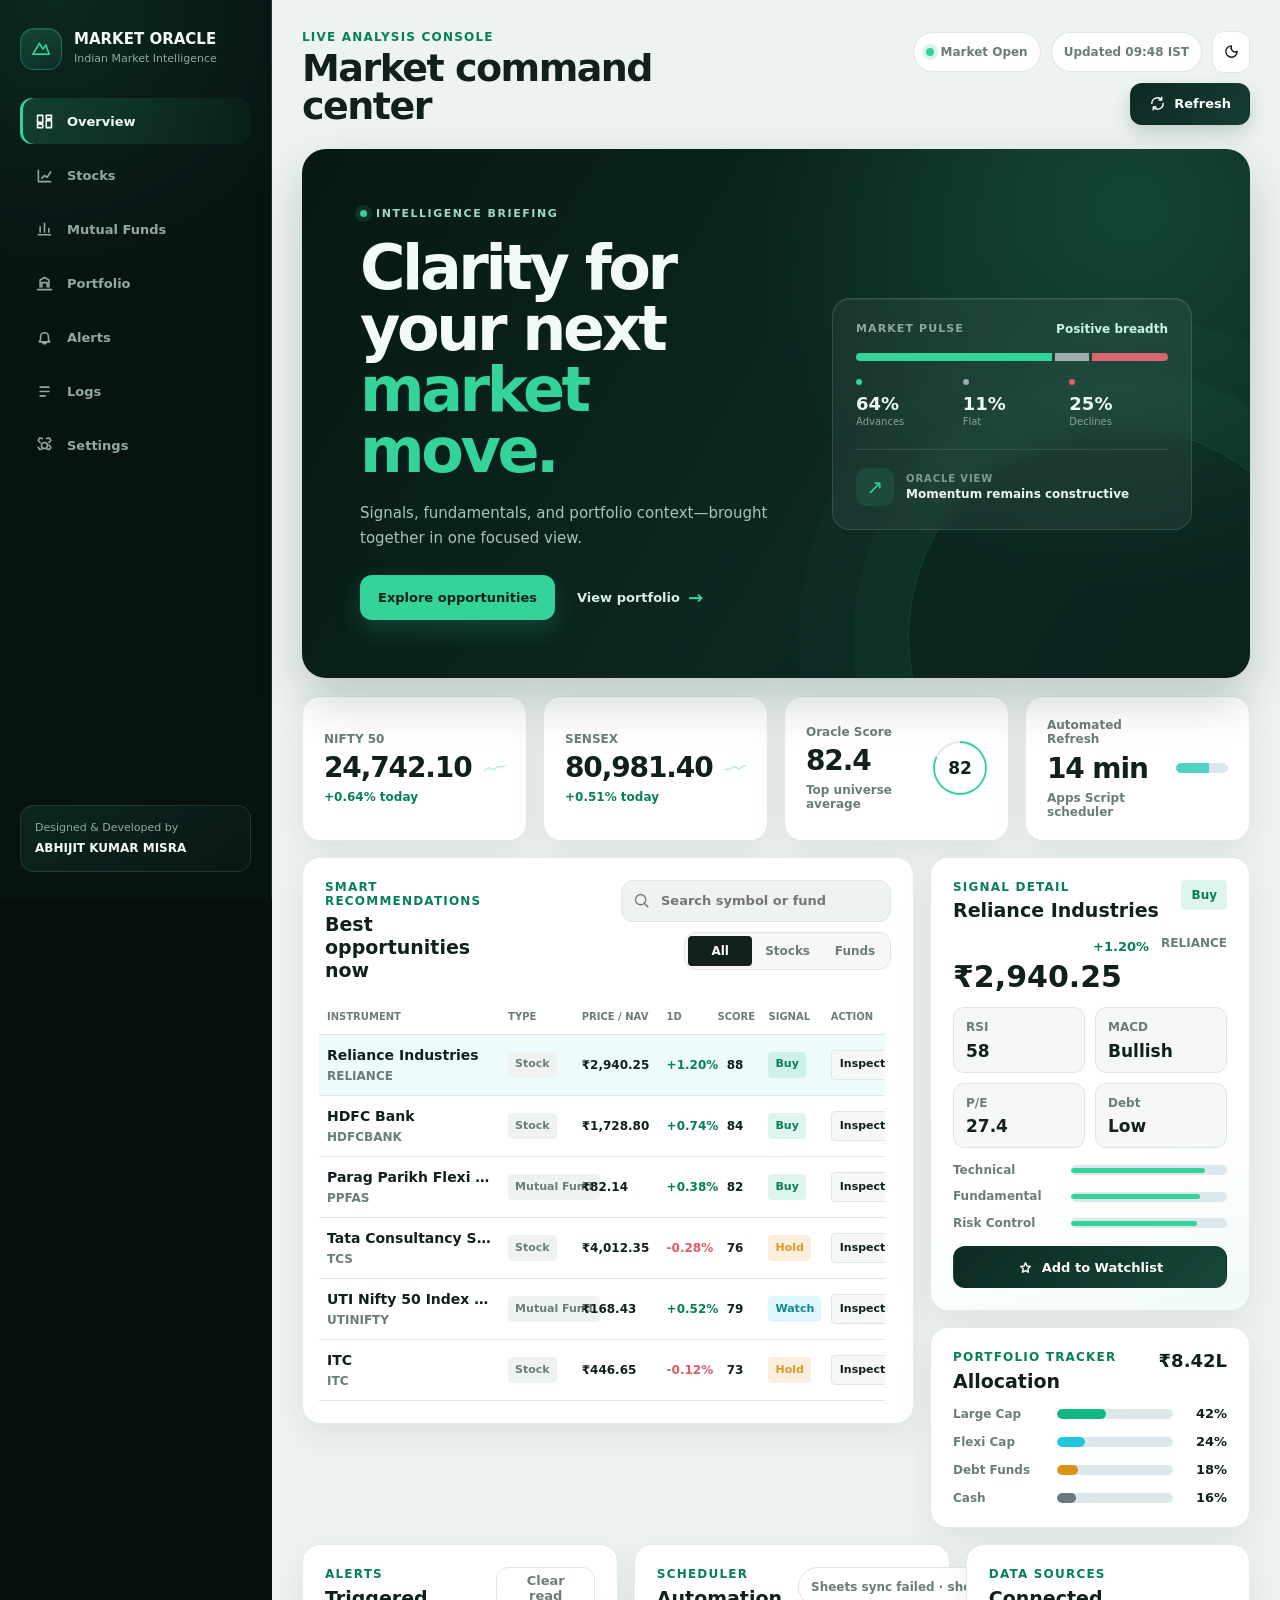
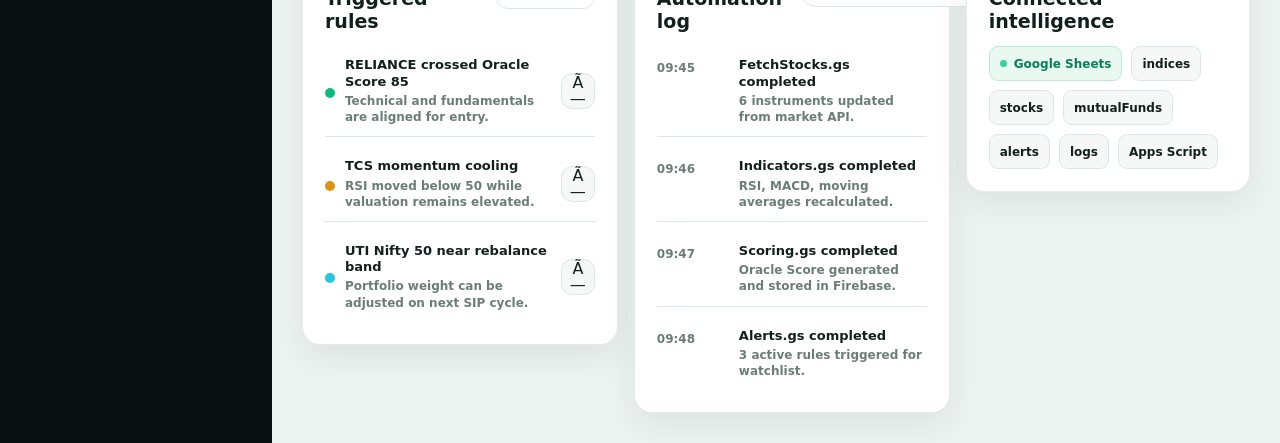
==== commit 16d6ac97: "Add files via upload" ====
--- a/index.html
+++ b/index.html
@@ -10,7 +10,7 @@
     <meta name="theme-color" content="#071015" />
     <title>MARKET ORACLE</title>
     <link rel="manifest" href="./manifest.webmanifest" />
-    <link rel="stylesheet" href="./styles.css?v=4" />
+    <link rel="stylesheet" href="./styles.css?v=6" />
   </head>
   <body>
     <div class="app-shell">
@@ -106,6 +106,37 @@
           </div>
         </header>
 
+        <section class="market-hero" aria-labelledby="marketHeroTitle">
+          <div class="hero-copy">
+            <div class="eyebrow"><span></span> Intelligence briefing</div>
+            <h2 id="marketHeroTitle">Clarity for your next<br /><em>market move.</em></h2>
+            <p>Signals, fundamentals, and portfolio context—brought together in one focused view.</p>
+            <div class="hero-actions">
+              <a class="hero-primary" href="#recommendations">Explore opportunities</a>
+              <a class="hero-link" href="#portfolio">View portfolio <span aria-hidden="true">→</span></a>
+            </div>
+          </div>
+          <div class="hero-pulse" aria-label="Market breadth summary">
+            <div class="pulse-head">
+              <span>Market pulse</span>
+              <strong>Positive breadth</strong>
+            </div>
+            <div class="breadth-bar" aria-hidden="true">
+              <span class="advance" style="width: 64%"></span>
+              <span class="neutral-width" style="width: 11%"></span>
+              <span class="decline" style="width: 25%"></span>
+            </div>
+            <div class="breadth-legend">
+              <span><i class="up"></i><strong>64%</strong> Advances</span>
+              <span><i class="flat"></i><strong>11%</strong> Flat</span>
+              <span><i class="down"></i><strong>25%</strong> Declines</span>
+            </div>
+            <div class="hero-verdict">
+              <span class="verdict-icon">↗</span>
+              <div><small>Oracle view</small><strong>Momentum remains constructive</strong></div>
+            </div>
+          </div>
+        </section>
         <section class="metrics" id="overview" aria-label="Market overview">
           <article class="metric-card">
             <div>
@@ -272,7 +303,7 @@
                 <p class="section-label">Scheduler</p>
                 <h2>Automation log</h2>
               </div>
-              <span class="sync-state">Firebase synced</span>
+              <span class="sync-state" id="syncState" role="status">Sample data</span>
             </div>
             <ol class="log-list" id="logList"></ol>
           </section>
@@ -280,24 +311,28 @@
           <section class="panel" id="settings">
             <div class="panel-header compact">
               <div>
-                <p class="section-label">Firebase Runtime</p>
-                <h2>Data map</h2>
-              </div>
-            </div>
-            <div class="data-map" aria-label="Firebase Realtime Database structure">
-              <span>marketOracle</span>
+                <p class="section-label">Data Sources</p>
+                <h2>Connected intelligence</h2>
+              </div>
+            </div>
+            <div class="data-map" aria-label="Connected data sources">
+              <span class="is-connected">Google Sheets</span>
               <span>indices</span>
               <span>stocks</span>
               <span>mutualFunds</span>
               <span>alerts</span>
               <span>logs</span>
-              <span>settings</span>
+              <span>Apps Script</span>
             </div>
           </section>
         </div>
       </main>
     </div>
 
-    <script src="./app.js?v=4" defer></script>
+    <script src="./config.js?v=5"></script>
+    <script src="./app.js?v=6" defer></script>
   </body>
 </html>
+
+
+
--- a/styles.css
+++ b/styles.css
@@ -1060,3 +1060,176 @@
     transition-duration: 0.01ms !important;
   }
 }
+
+/* Premium market terminal refresh */
+:root {
+  --bg: #07100f;
+  --chrome: #071311;
+  --chrome-2: #10201d;
+  --surface: #f5f8f7;
+  --surface-2: #ffffff;
+  --surface-3: #eef3f1;
+  --text: #12201d;
+  --muted: #6b7d77;
+  --inverse: #f2faf7;
+  --inverse-muted: #91a9a1;
+  --border: #dce7e3;
+  --chrome-border: rgba(177, 224, 208, 0.12);
+  --emerald: #34d399;
+  --emerald-2: #087f5b;
+  --cyan: #4fd1c5;
+  --amber: #d99a2b;
+  --red: #dc5b67;
+  --shadow: 0 12px 34px rgba(18, 42, 35, 0.08);
+  --shadow-hover: 0 20px 44px rgba(18, 42, 35, 0.13);
+  --radius: 18px;
+  --radius-sm: 11px;
+}
+
+body {
+  background:
+    radial-gradient(circle at 5% 0%, rgba(52, 211, 153, 0.08), transparent 22rem),
+    var(--bg);
+}
+
+.sidebar {
+  padding: 28px 20px;
+  background:
+    radial-gradient(circle at 20% 0%, rgba(52, 211, 153, 0.11), transparent 18rem),
+    var(--chrome);
+}
+
+.brand-mark {
+  border-radius: 14px;
+  background: linear-gradient(145deg, rgba(52, 211, 153, 0.2), rgba(79, 209, 197, 0.06));
+  color: var(--emerald);
+  border-color: rgba(52, 211, 153, 0.32);
+  box-shadow: inset 0 1px 0 rgba(255,255,255,.1);
+}
+
+.nav-list { gap: 8px; }
+.nav-item { min-height: 46px; padding: 0 14px; border-radius: 12px; transition: 180ms ease; }
+.nav-item:hover { transform: translateX(3px); }
+.nav-item.is-active {
+  background: linear-gradient(90deg, rgba(52, 211, 153, 0.17), rgba(52, 211, 153, 0.04));
+  box-shadow: inset 3px 0 0 var(--emerald);
+}
+.designer-credit {
+  background: linear-gradient(145deg, rgba(52, 211, 153, 0.1), rgba(255,255,255,.02));
+  border-radius: 14px;
+}
+
+.main { padding: 30px; }
+.topbar { margin-bottom: 24px; }
+h1 { font-size: clamp(27px, 3vw, 38px); letter-spacing: -0.04em; }
+.page-label, .section-label { letter-spacing: .1em; }
+.status-pill, .last-refresh, .sync-state { min-height: 40px; border-radius: 999px; }
+.icon-button, .primary-button, .secondary-button, .ghost-button { min-height: 42px; border-radius: 12px; transition: 180ms ease; }
+.primary-button {
+  padding-inline: 18px;
+  background: linear-gradient(135deg, #0d2822, #163d33);
+  box-shadow: 0 8px 18px rgba(9, 48, 37, .18);
+}
+button:hover, .hero-primary:hover, .hero-link:hover { transform: translateY(-1px); }
+
+.market-hero {
+  position: relative;
+  isolation: isolate;
+  display: grid;
+  grid-template-columns: minmax(0, 1.2fr) minmax(360px, .8fr);
+  gap: clamp(28px, 5vw, 70px);
+  align-items: center;
+  min-height: 330px;
+  margin-bottom: 18px;
+  padding: clamp(28px, 5vw, 58px);
+  overflow: hidden;
+  border-radius: 24px;
+  color: #f3fbf8;
+  background:
+    radial-gradient(circle at 88% 12%, rgba(52, 211, 153, .18), transparent 24rem),
+    linear-gradient(120deg, #071813 0%, #0c2821 58%, #0b211c 100%);
+  box-shadow: 0 22px 50px rgba(7, 30, 24, .2);
+}
+.market-hero::after {
+  content: "";
+  position: absolute;
+  z-index: -1;
+  right: -80px;
+  bottom: -170px;
+  width: 420px;
+  aspect-ratio: 1;
+  border: 1px solid rgba(52, 211, 153, .18);
+  border-radius: 50%;
+  box-shadow: 0 0 0 55px rgba(52,211,153,.035), 0 0 0 110px rgba(52,211,153,.025);
+}
+.eyebrow { display: flex; align-items: center; gap: 9px; margin-bottom: 18px; color: #9ddac5; font-size: 11px; font-weight: 850; letter-spacing: .14em; text-transform: uppercase; }
+.eyebrow span { width: 7px; aspect-ratio: 1; border-radius: 50%; background: var(--emerald); box-shadow: 0 0 0 5px rgba(52,211,153,.12); }
+.market-hero h2 { max-width: 620px; color: inherit; font-size: clamp(34px, 5vw, 62px); line-height: .98; letter-spacing: -.055em; }
+.market-hero h2 em { color: var(--emerald); font-style: normal; }
+.hero-copy > p { max-width: 550px; margin: 20px 0 24px; color: #a9c2ba; font-size: 15px; line-height: 1.65; }
+.hero-actions { display: flex; align-items: center; flex-wrap: wrap; gap: 22px; }
+.hero-primary, .hero-link { display: inline-flex; align-items: center; min-height: 45px; font-size: 13px; font-weight: 850; text-decoration: none; transition: 180ms ease; }
+.hero-primary { padding: 0 18px; border-radius: 12px; background: var(--emerald); color: #062119; box-shadow: 0 10px 24px rgba(52,211,153,.2); }
+.hero-link { gap: 8px; color: #d9eee7; }
+.hero-link span { color: var(--emerald); font-size: 18px; }
+
+.hero-pulse { padding: 23px; border: 1px solid rgba(178,231,213,.16); border-radius: 18px; background: rgba(255,255,255,.055); box-shadow: inset 0 1px 0 rgba(255,255,255,.08); backdrop-filter: blur(10px); }
+.pulse-head { display: flex; justify-content: space-between; gap: 16px; margin-bottom: 17px; }
+.pulse-head span { color: #8ca9a0; font-size: 11px; font-weight: 800; text-transform: uppercase; letter-spacing: .1em; }
+.pulse-head strong { color: #c9f5e5; font-size: 12px; }
+.breadth-bar { display: flex; gap: 3px; height: 8px; overflow: hidden; border-radius: 99px; }
+.breadth-bar span { display: block; }
+.advance { background: var(--emerald); } .neutral-width { background: #9cadab; } .decline { background: #d76670; }
+.breadth-legend { display: grid; grid-template-columns: repeat(3, 1fr); gap: 8px; margin-top: 15px; }
+.breadth-legend span { color: #88a198; font-size: 10px; }
+.breadth-legend strong { display: block; margin: 6px 0 2px; color: #effaf6; font-size: 18px; }
+.breadth-legend i { display: inline-block; width: 6px; aspect-ratio: 1; margin-right: 5px; border-radius: 50%; }
+.breadth-legend .up { background: var(--emerald); } .breadth-legend .flat { background: #9cadab; } .breadth-legend .down { background: #d76670; }
+.hero-verdict { display: flex; align-items: center; gap: 12px; margin-top: 22px; padding-top: 18px; border-top: 1px solid rgba(255,255,255,.1); }
+.verdict-icon { display: grid; place-items: center; width: 38px; aspect-ratio: 1; border-radius: 11px; color: var(--emerald); background: rgba(52,211,153,.12); font-size: 20px; }
+.hero-verdict small, .hero-verdict strong { display: block; }
+.hero-verdict small { margin-bottom: 3px; color: #819b92; font-size: 10px; font-weight: 800; text-transform: uppercase; letter-spacing: .09em; }
+.hero-verdict strong { color: #eaf8f3; font-size: 12px; }
+
+.metrics { gap: 16px; margin-bottom: 16px; }
+.metric-card, .panel { border-color: rgba(32,70,58,.11); box-shadow: var(--shadow); }
+.metric-card { min-height: 138px; padding: 21px; border-radius: 18px; transition: 200ms ease; }
+.metric-card:hover, .panel:hover { border-color: rgba(31,141,106,.23); box-shadow: var(--shadow-hover); }
+.metric-card strong { letter-spacing: -.04em; }
+.sparkline path { stroke-width: 3; filter: drop-shadow(0 5px 5px rgba(52,211,153,.25)); }
+.panel { padding: 22px; border-radius: 18px; transition: box-shadow 200ms ease, border-color 200ms ease; }
+.content-grid, .right-rail, .bottom-grid { gap: 16px; }
+.bottom-grid { margin-top: 16px; }
+.search { min-height: 42px; border-radius: 12px; background: var(--surface-3); }
+.segment { border-radius: 12px; }
+.table-wrap { margin-inline: -6px; }
+tbody tr { transition: background 150ms ease, transform 150ms ease; }
+tbody tr:hover { transform: translateX(2px); }
+.signal-panel { background: linear-gradient(160deg, #fff 65%, #f0faf6); }
+.secondary-button { background: linear-gradient(135deg, #0c2922, #17483a); }
+.data-map span { min-height: 35px; border-radius: 9px; }
+.data-map span.is-connected { color: #087f5b; background: #e9f9f2; border-color: #bcebd9; }
+.data-map span.is-connected::before { content: ""; width: 7px; aspect-ratio: 1; margin-right: 7px; border-radius: 50%; background: var(--emerald); }
+
+[data-theme="dark"] .main { background: #edf3f1; }
+[data-theme="dark"] .signal-panel { background: linear-gradient(160deg, #fff 65%, #f0faf6); }
+
+@media (max-width: 1180px) {
+  .market-hero { grid-template-columns: 1fr; }
+  .hero-pulse { max-width: 620px; }
+}
+@media (max-width: 860px) {
+  .sidebar { gap: 18px; padding: 16px; }
+  .main { padding: 18px; }
+  .market-hero { min-height: auto; padding: 30px 24px; border-radius: 20px; }
+}
+@media (max-width: 620px) {
+  .main { padding: 12px; }
+  .topbar-actions .last-refresh { order: 4; width: 100%; }
+  .market-hero { padding: 28px 20px; }
+  .market-hero h2 { font-size: 39px; }
+  .hero-pulse { padding: 18px; }
+  .breadth-legend strong { font-size: 16px; }
+  .metric-card { min-height: 120px; }
+  .topbar-actions .status-pill, .topbar-actions .primary-button { flex: 1; }
+}
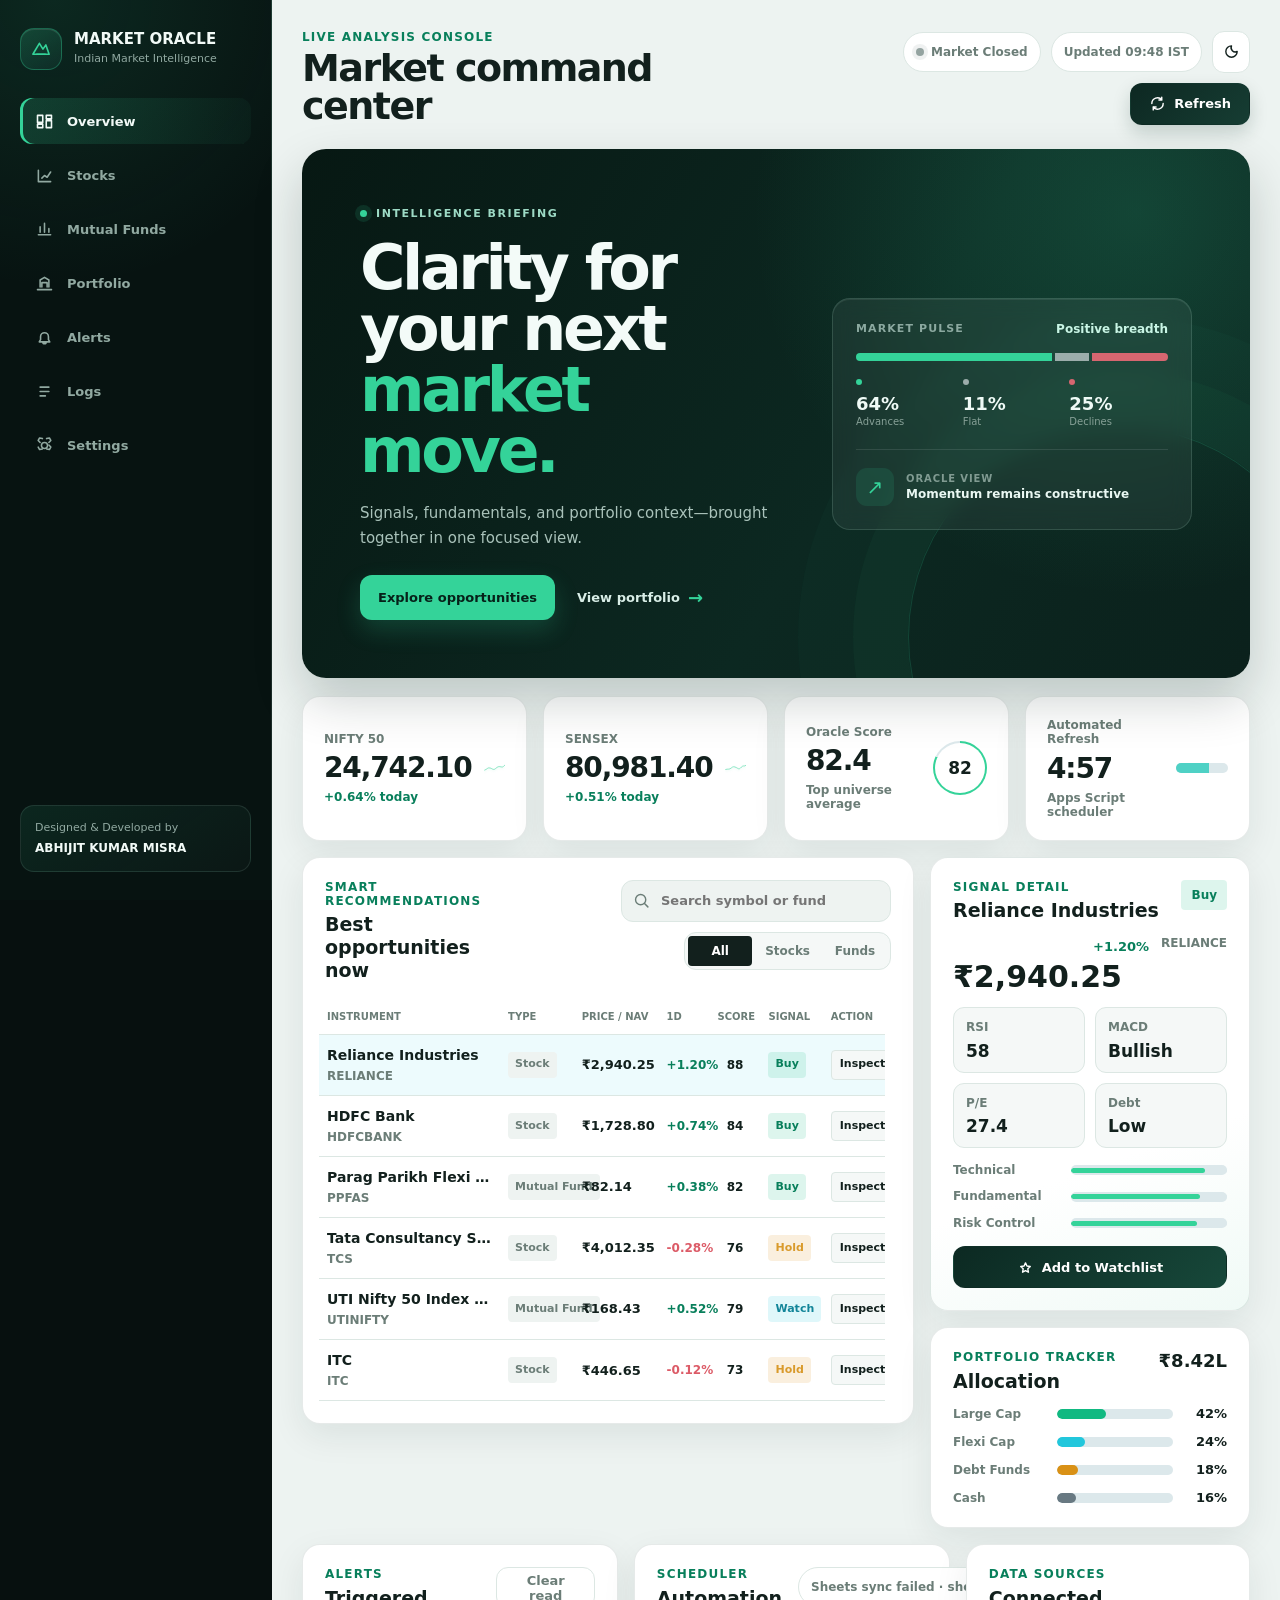
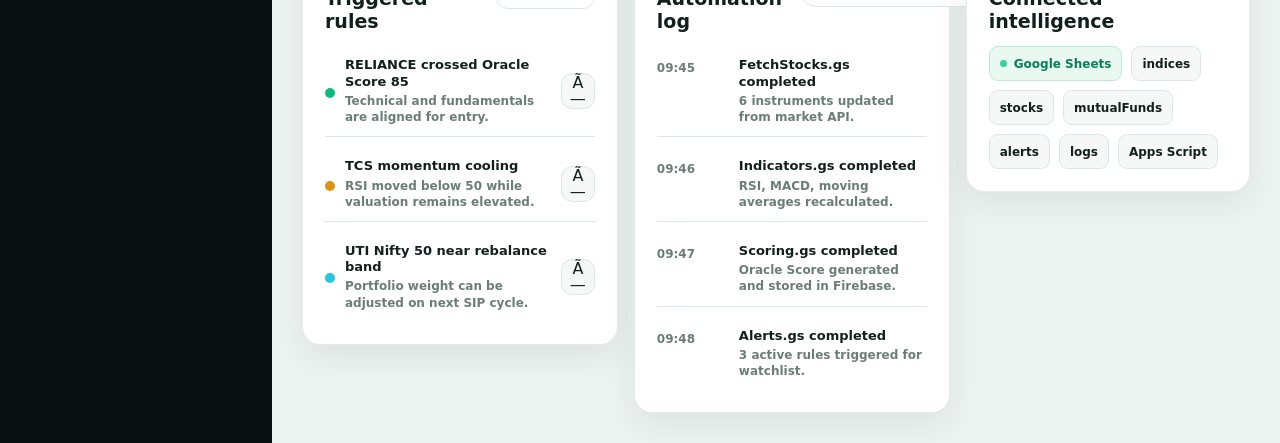
==== commit 76743582: "Bump cache version to v7" ====
--- a/index.html
+++ b/index.html
@@ -10,7 +10,7 @@
     <meta name="theme-color" content="#071015" />
     <title>MARKET ORACLE</title>
     <link rel="manifest" href="./manifest.webmanifest" />
-    <link rel="stylesheet" href="./styles.css?v=6" />
+    <link rel="stylesheet" href="./styles.css?v=7" />
   </head>
   <body>
     <div class="app-shell">
@@ -330,9 +330,10 @@
     </div>
 
     <script src="./config.js?v=5"></script>
-    <script src="./app.js?v=6" defer></script>
+    <script src="./app.js?v=7" defer></script>
   </body>
 </html>
 
 
 
+
--- a/styles.css
+++ b/styles.css
@@ -1233,3 +1233,34 @@
   .metric-card { min-height: 120px; }
   .topbar-actions .status-pill, .topbar-actions .primary-button { flex: 1; }
 }
+
+.market-price strong {
+  display: block;
+  color: var(--text);
+  font-size: 13px;
+}
+.quote-source {
+  display: inline-flex;
+  align-items: center;
+  gap: 5px;
+  margin-top: 5px;
+  color: var(--emerald-2);
+  font-size: 9px;
+  font-weight: 850;
+  letter-spacing: .08em;
+  text-transform: uppercase;
+}
+.quote-source::before {
+  content: "";
+  width: 5px;
+  aspect-ratio: 1;
+  border-radius: 50%;
+  background: var(--emerald);
+}
+.quote-source.is-fallback { color: var(--amber); }
+.quote-source.is-fallback::before { background: var(--amber); }
+
+.status-dot.is-closed {
+  background: #94a3a0;
+  box-shadow: 0 0 0 4px rgba(148, 163, 160, 0.15);
+}
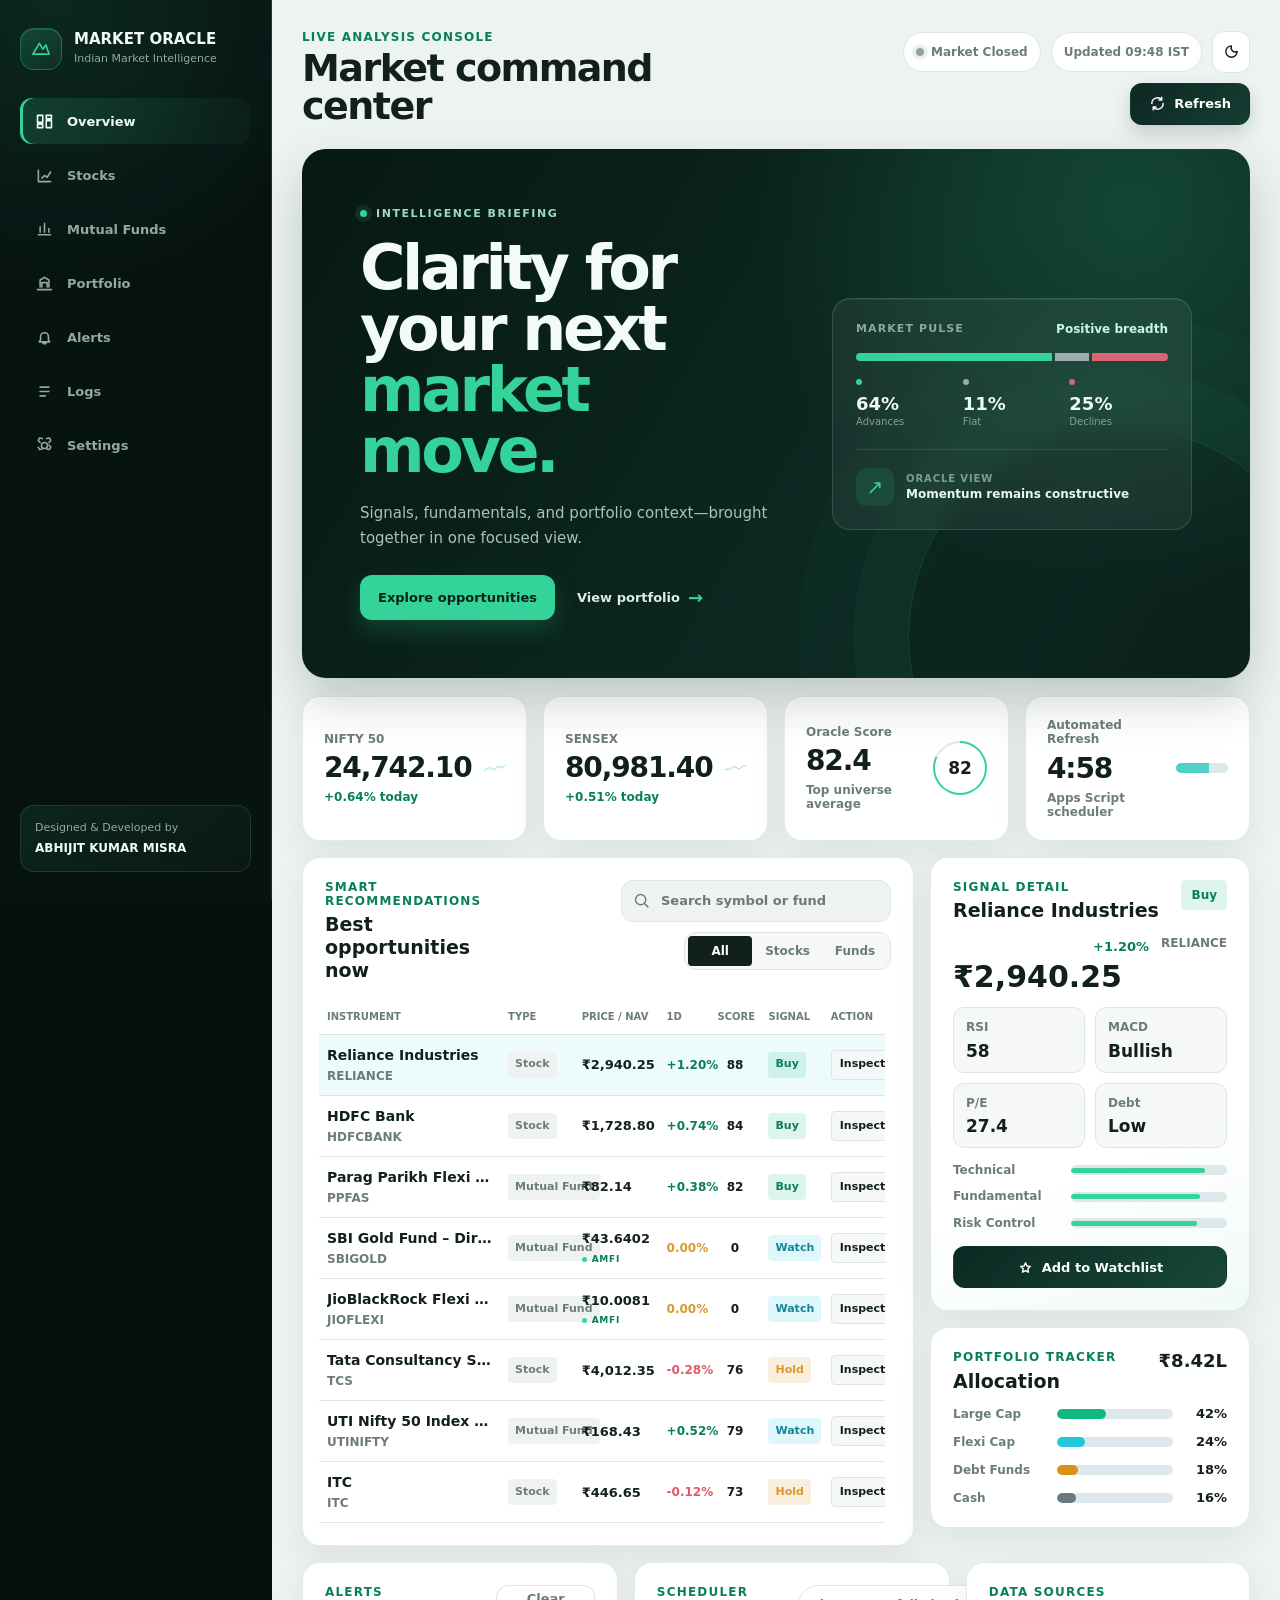
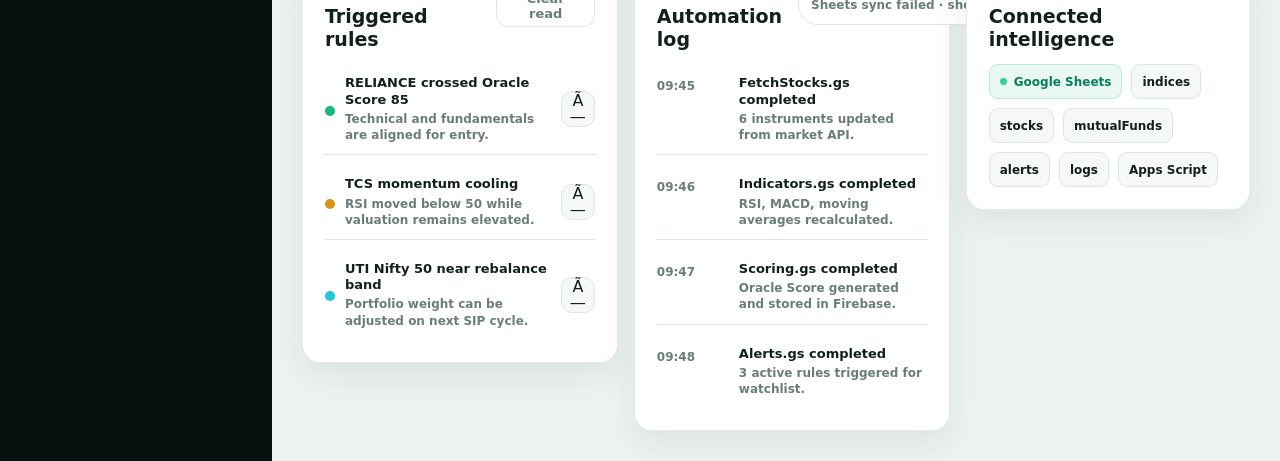
==== commit d710ba11: "Add SBI Gold & Jio Flexi Cap funds and sidebar navigation filters" ====
--- a/index.html
+++ b/index.html
@@ -10,7 +10,7 @@
     <meta name="theme-color" content="#071015" />
     <title>MARKET ORACLE</title>
     <link rel="manifest" href="./manifest.webmanifest" />
-    <link rel="stylesheet" href="./styles.css?v=7" />
+    <link rel="stylesheet" href="./styles.css?v=8" />
   </head>
   <body>
     <div class="app-shell">
@@ -35,13 +35,13 @@
             </svg>
             Overview
           </a>
-          <a class="nav-item" href="#recommendations">
+          <a class="nav-item" href="#recommendations" data-nav-filter="stock">
             <svg viewBox="0 0 24 24" aria-hidden="true">
               <path d="M5 19V6m0 13h14M9 15l3-3 3 2 4-6" />
             </svg>
             Stocks
           </a>
-          <a class="nav-item" href="#recommendations">
+          <a class="nav-item" href="#recommendations" data-nav-filter="fund">
             <svg viewBox="0 0 24 24" aria-hidden="true">
               <path d="M5 18h14M7 15V9m5 6V5m5 10v-4" />
             </svg>
@@ -330,10 +330,13 @@
     </div>
 
     <script src="./config.js?v=5"></script>
-    <script src="./app.js?v=7" defer></script>
+    <script src="./app.js?v=8" defer></script>
   </body>
 </html>
 
 
 
 
+
+
+
